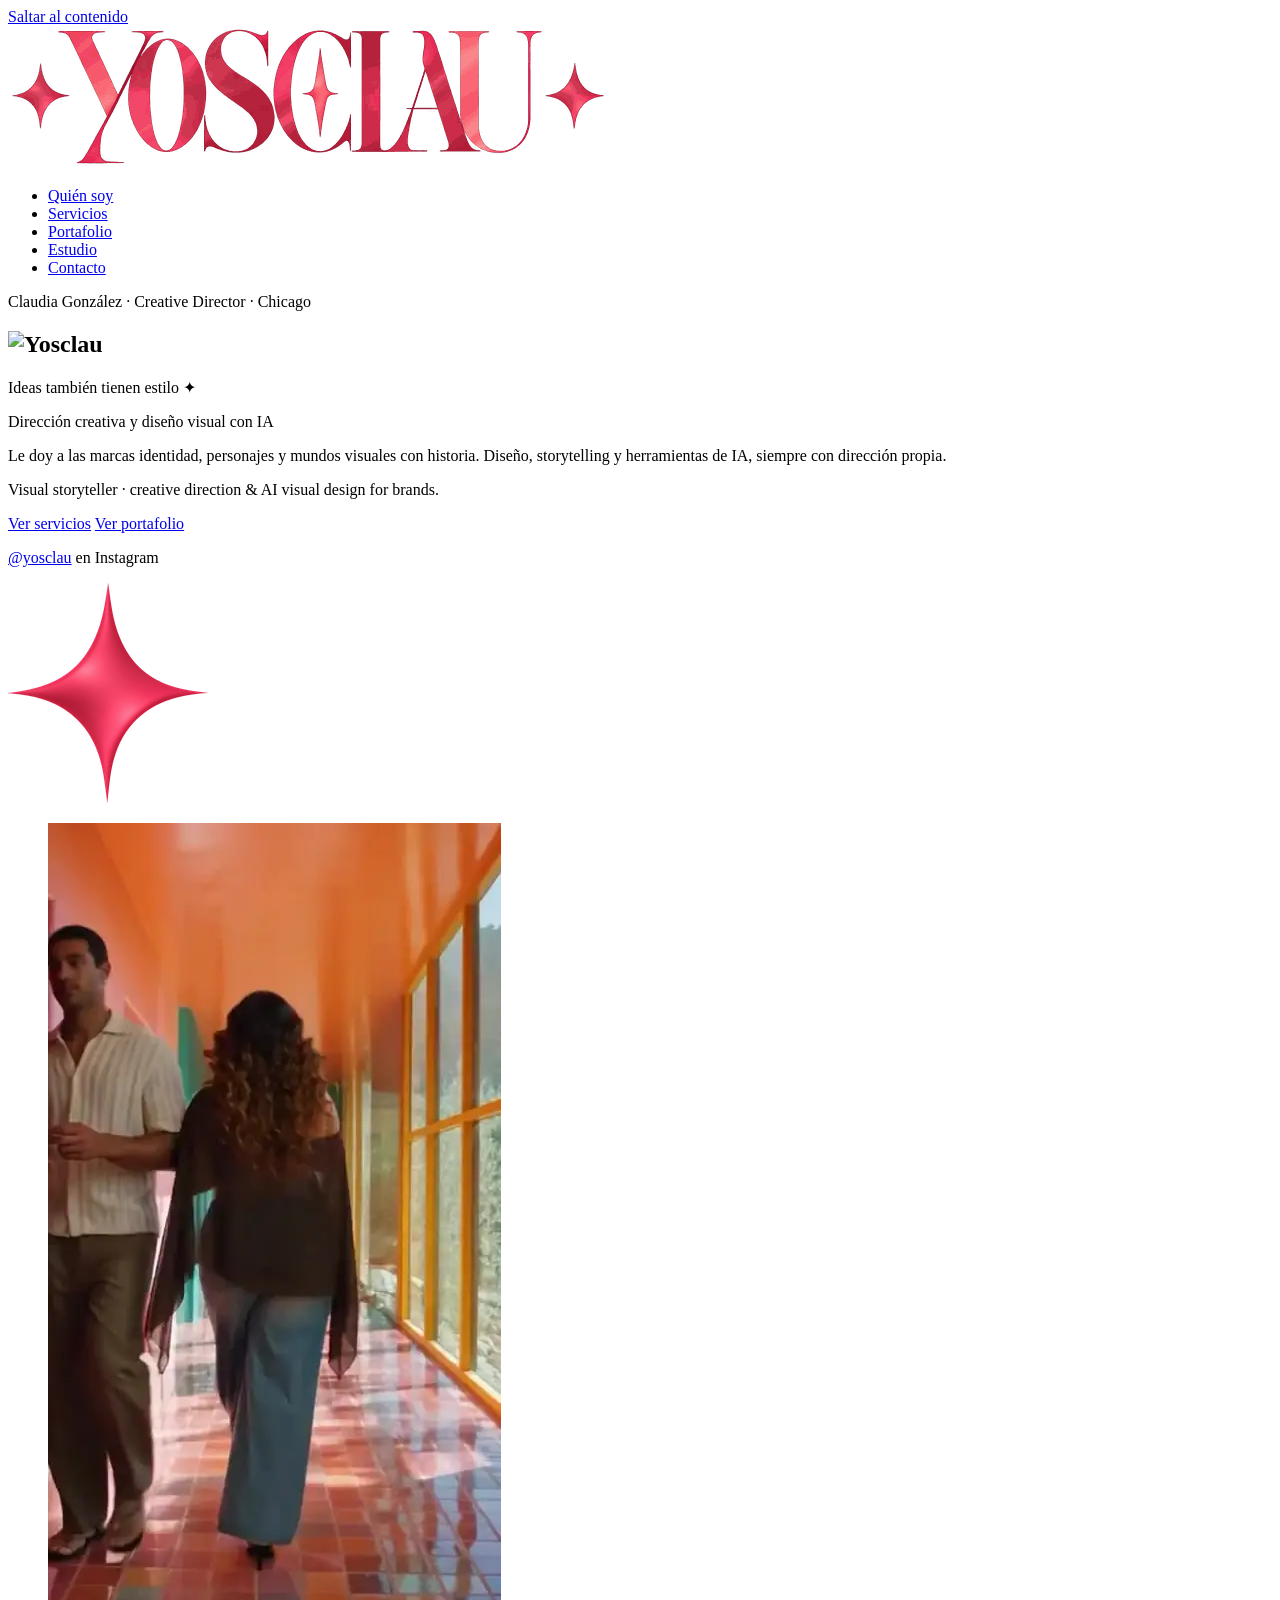
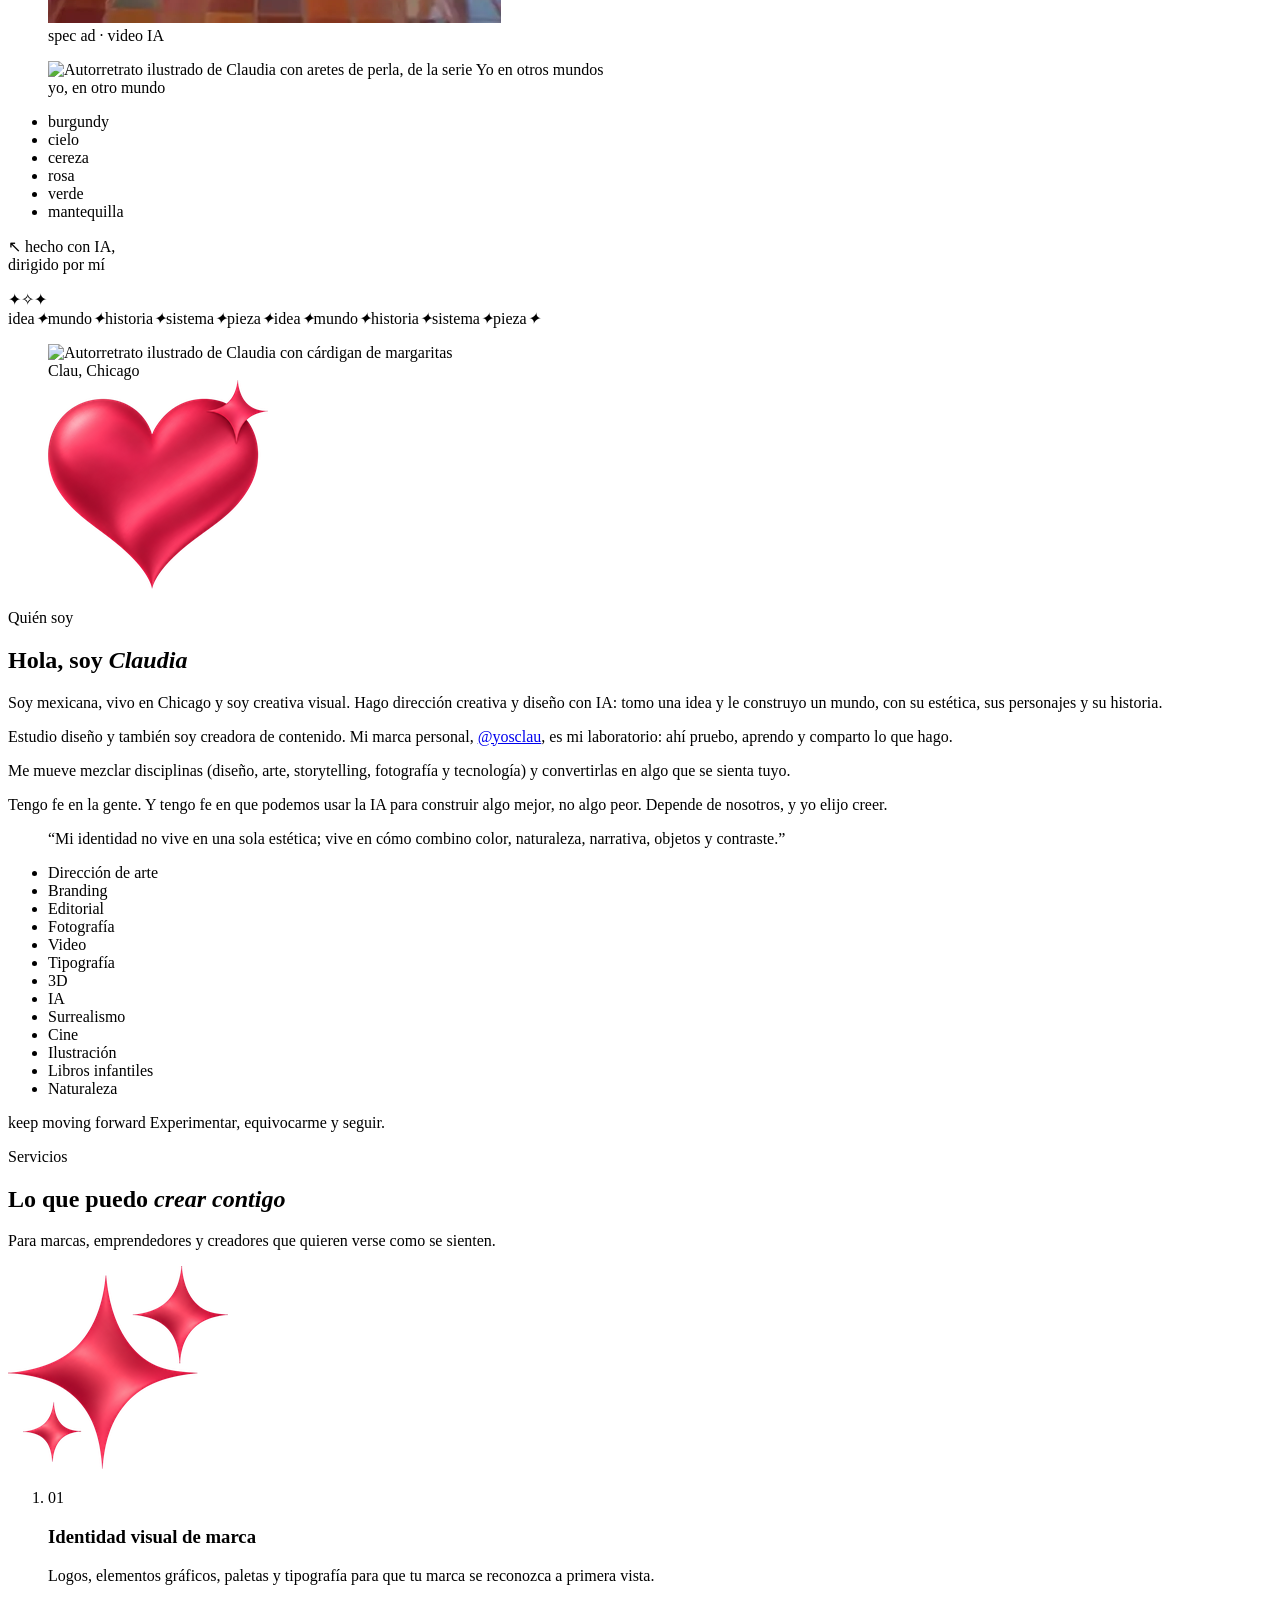
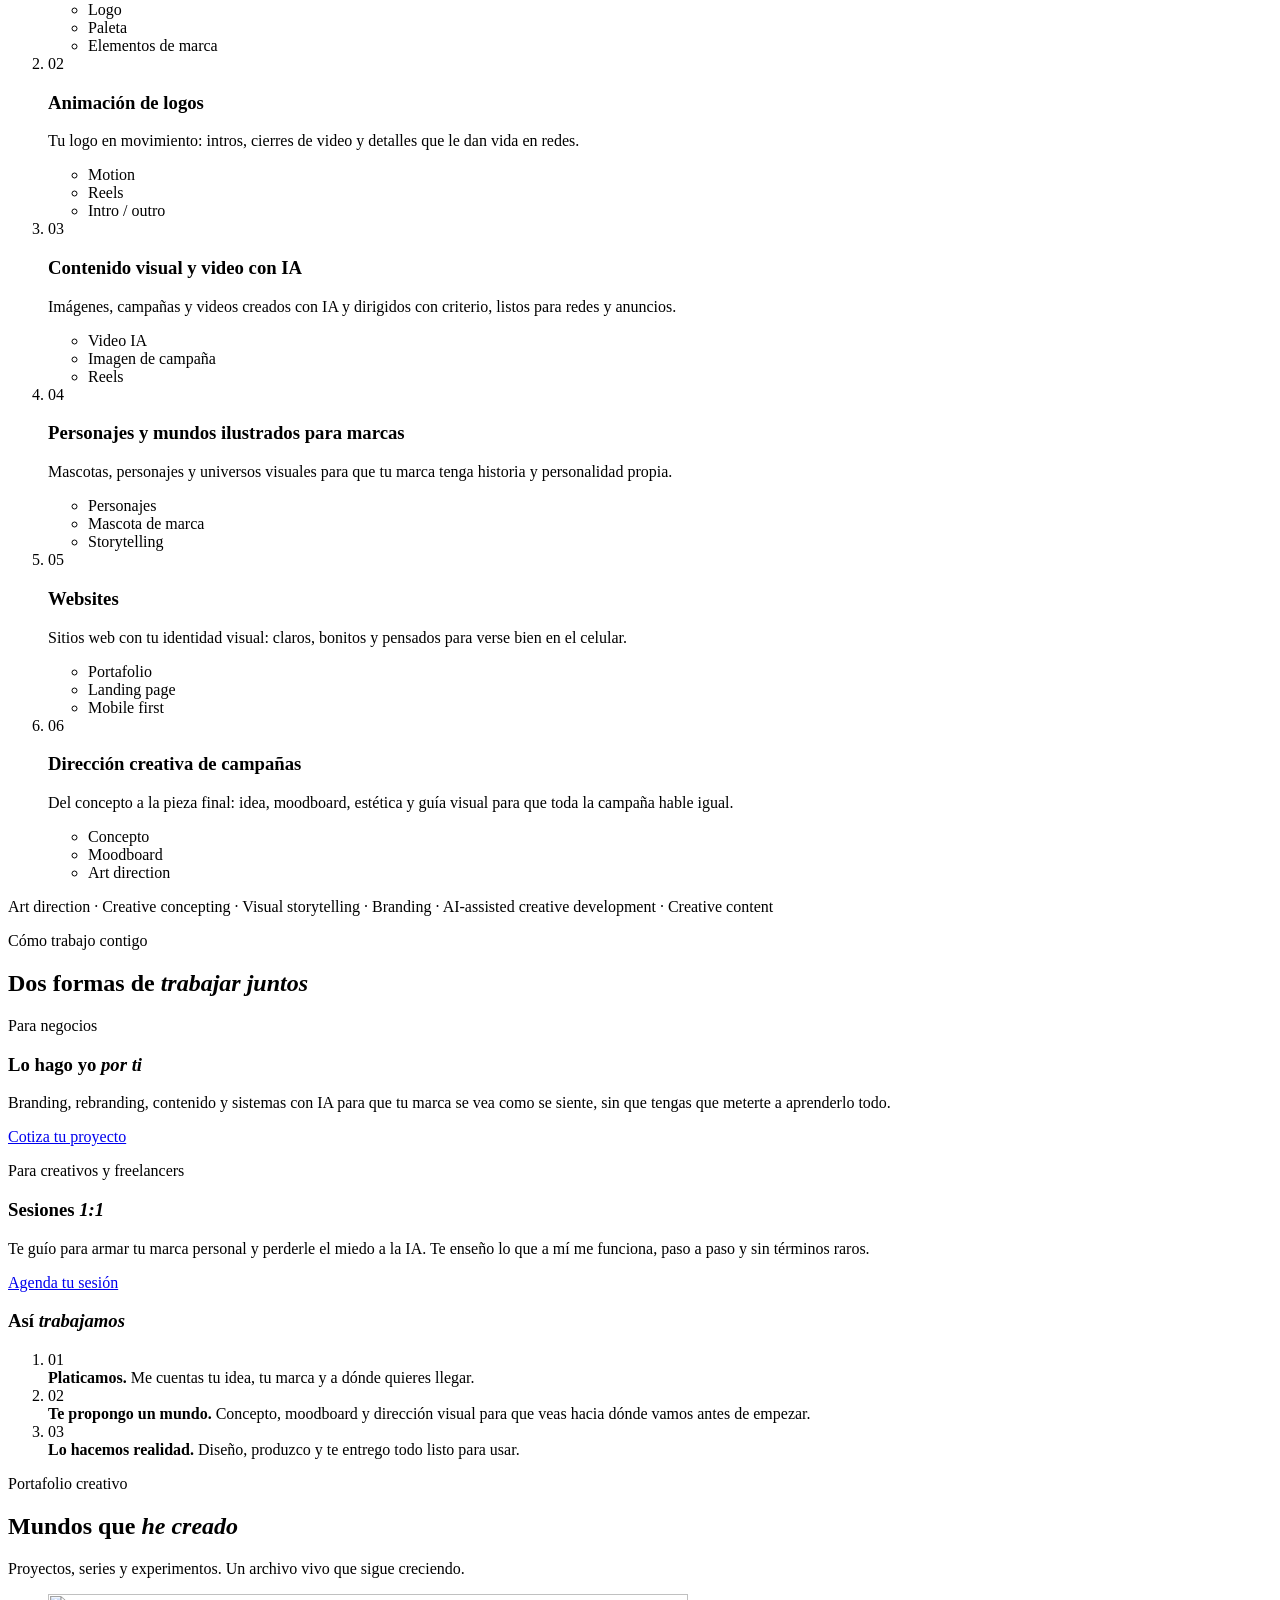
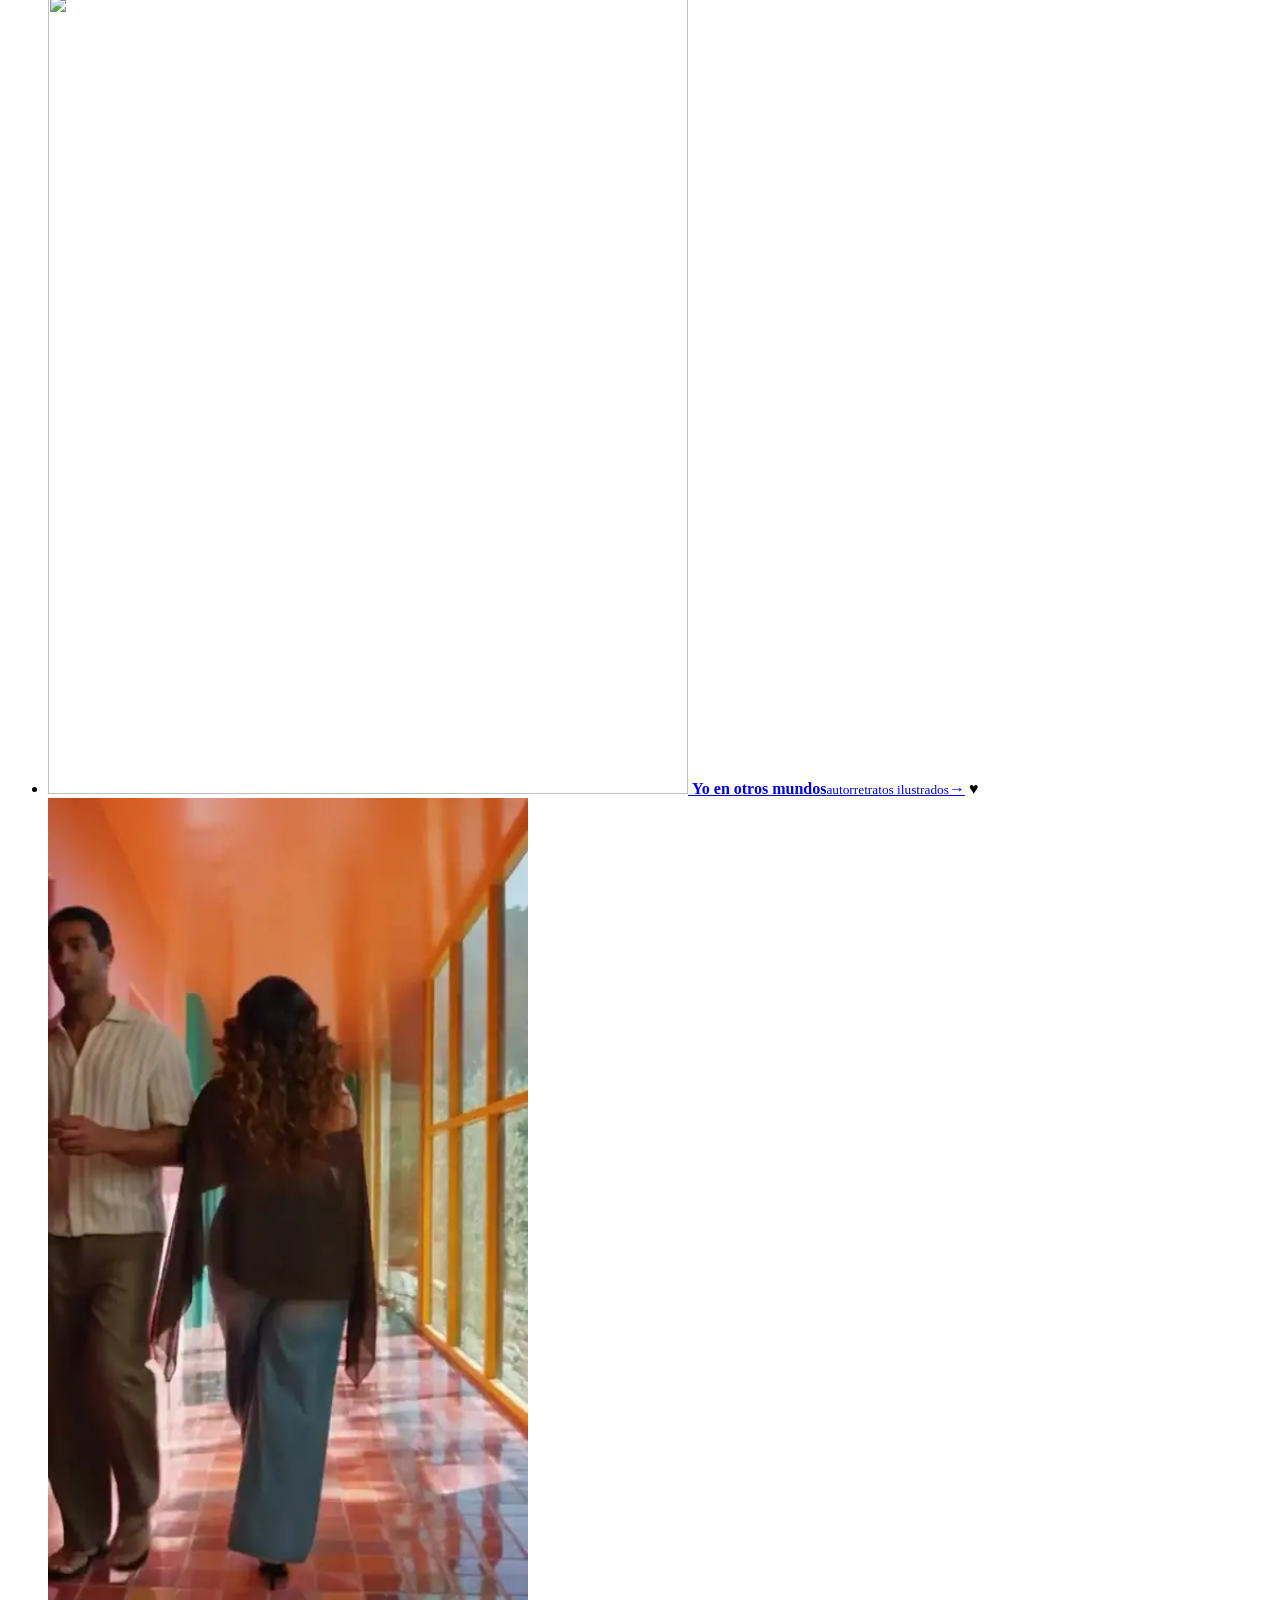
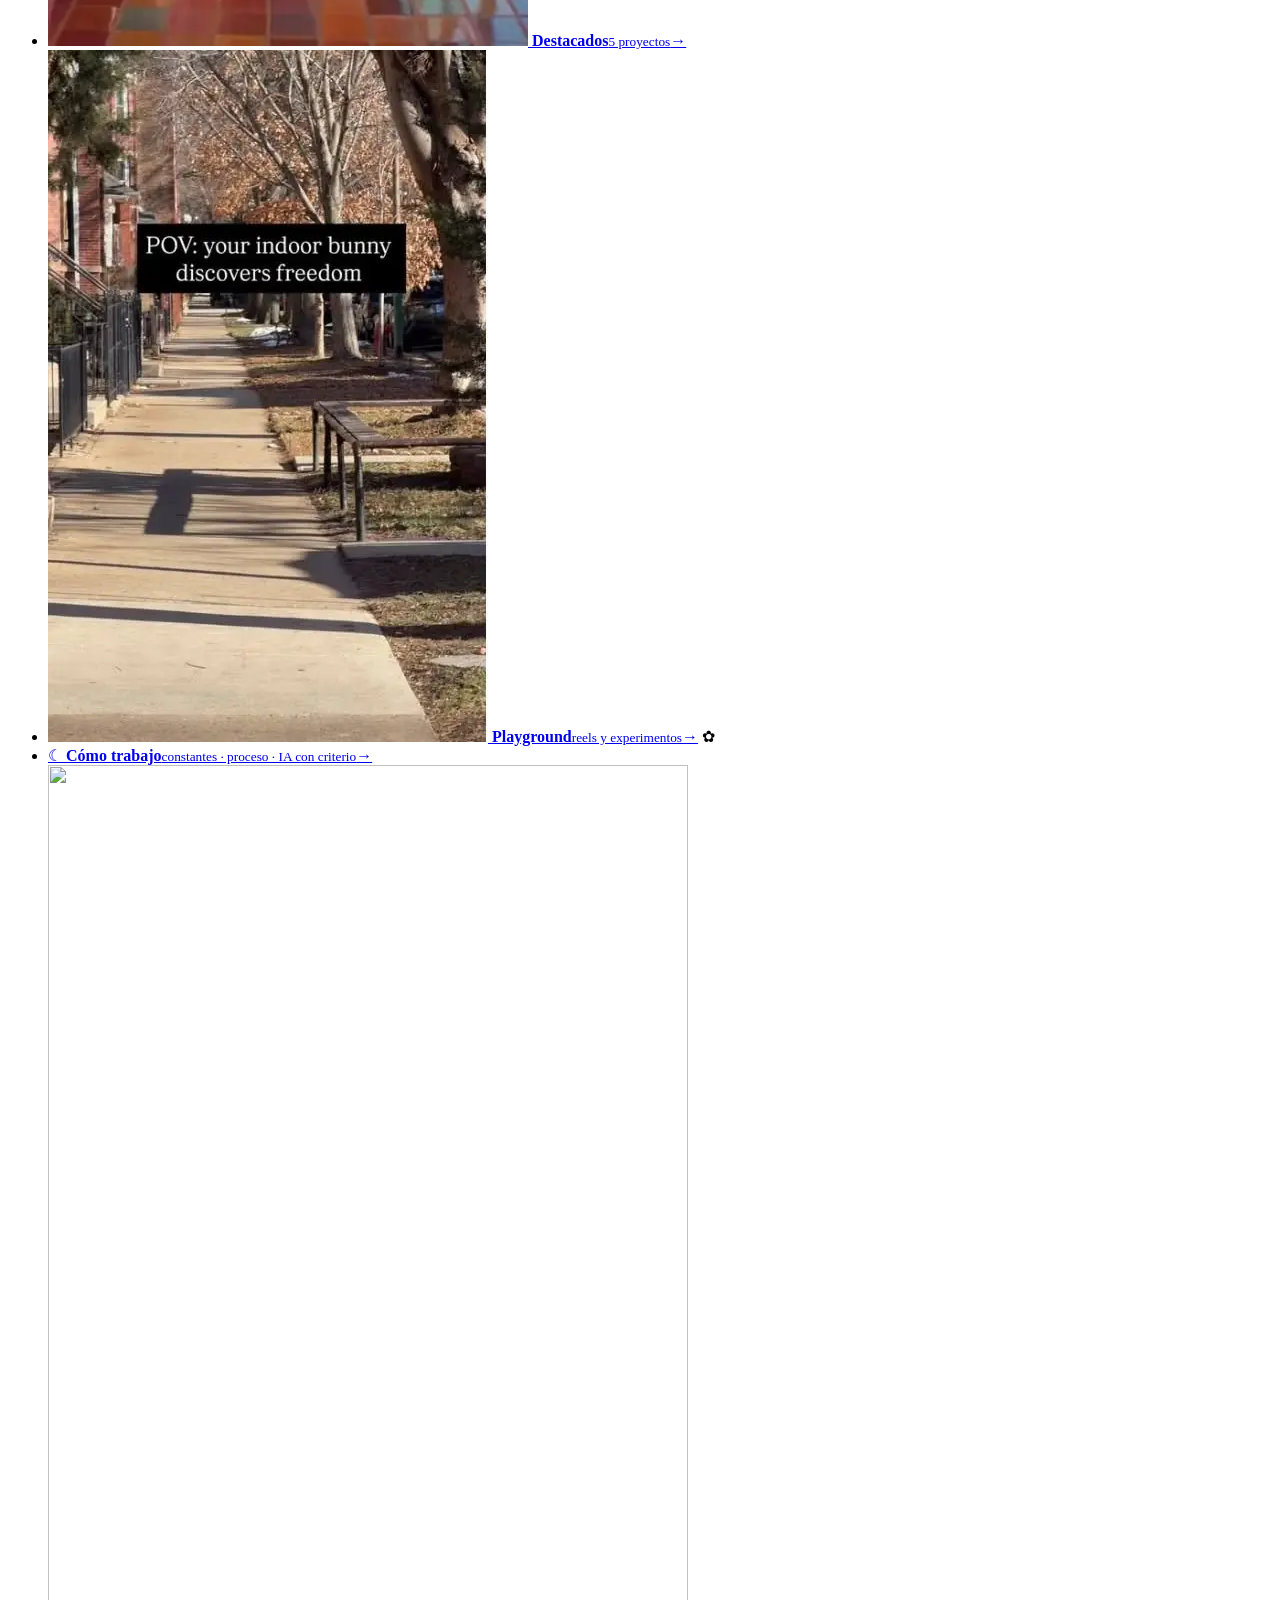
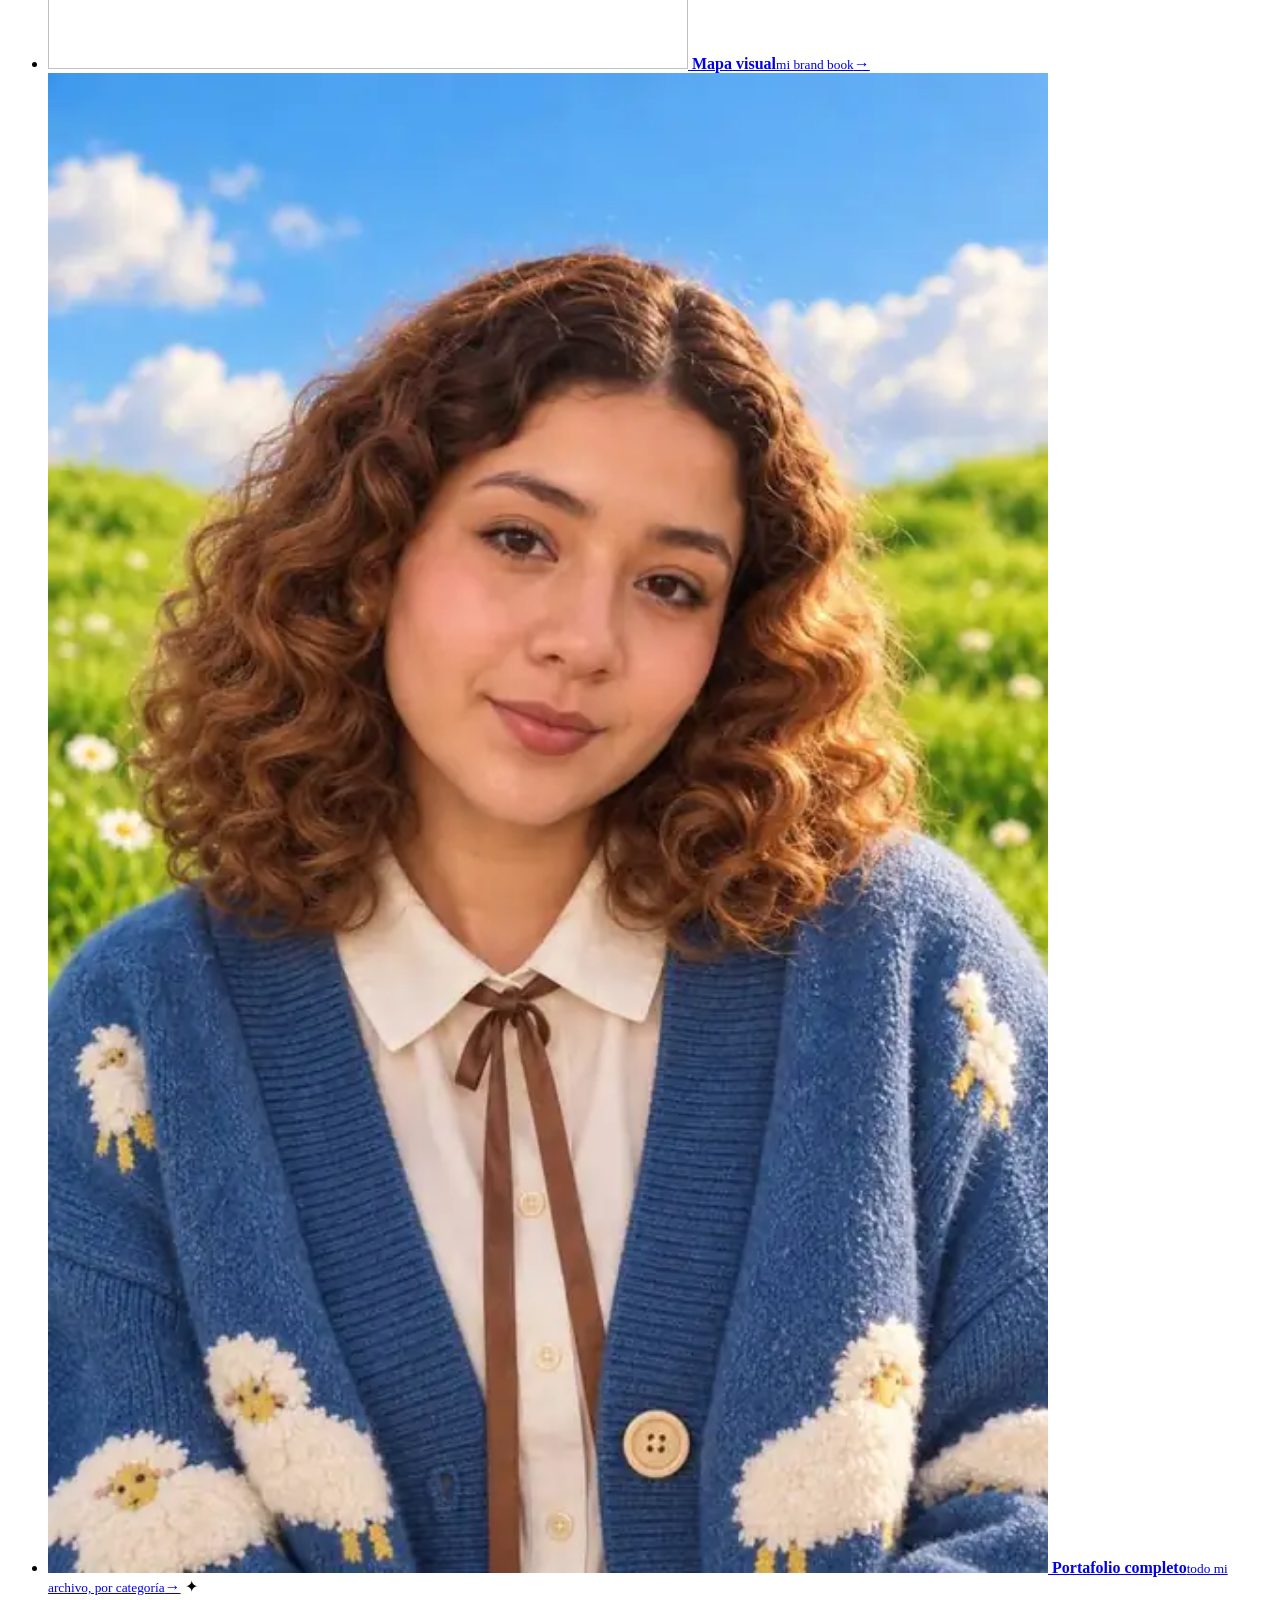
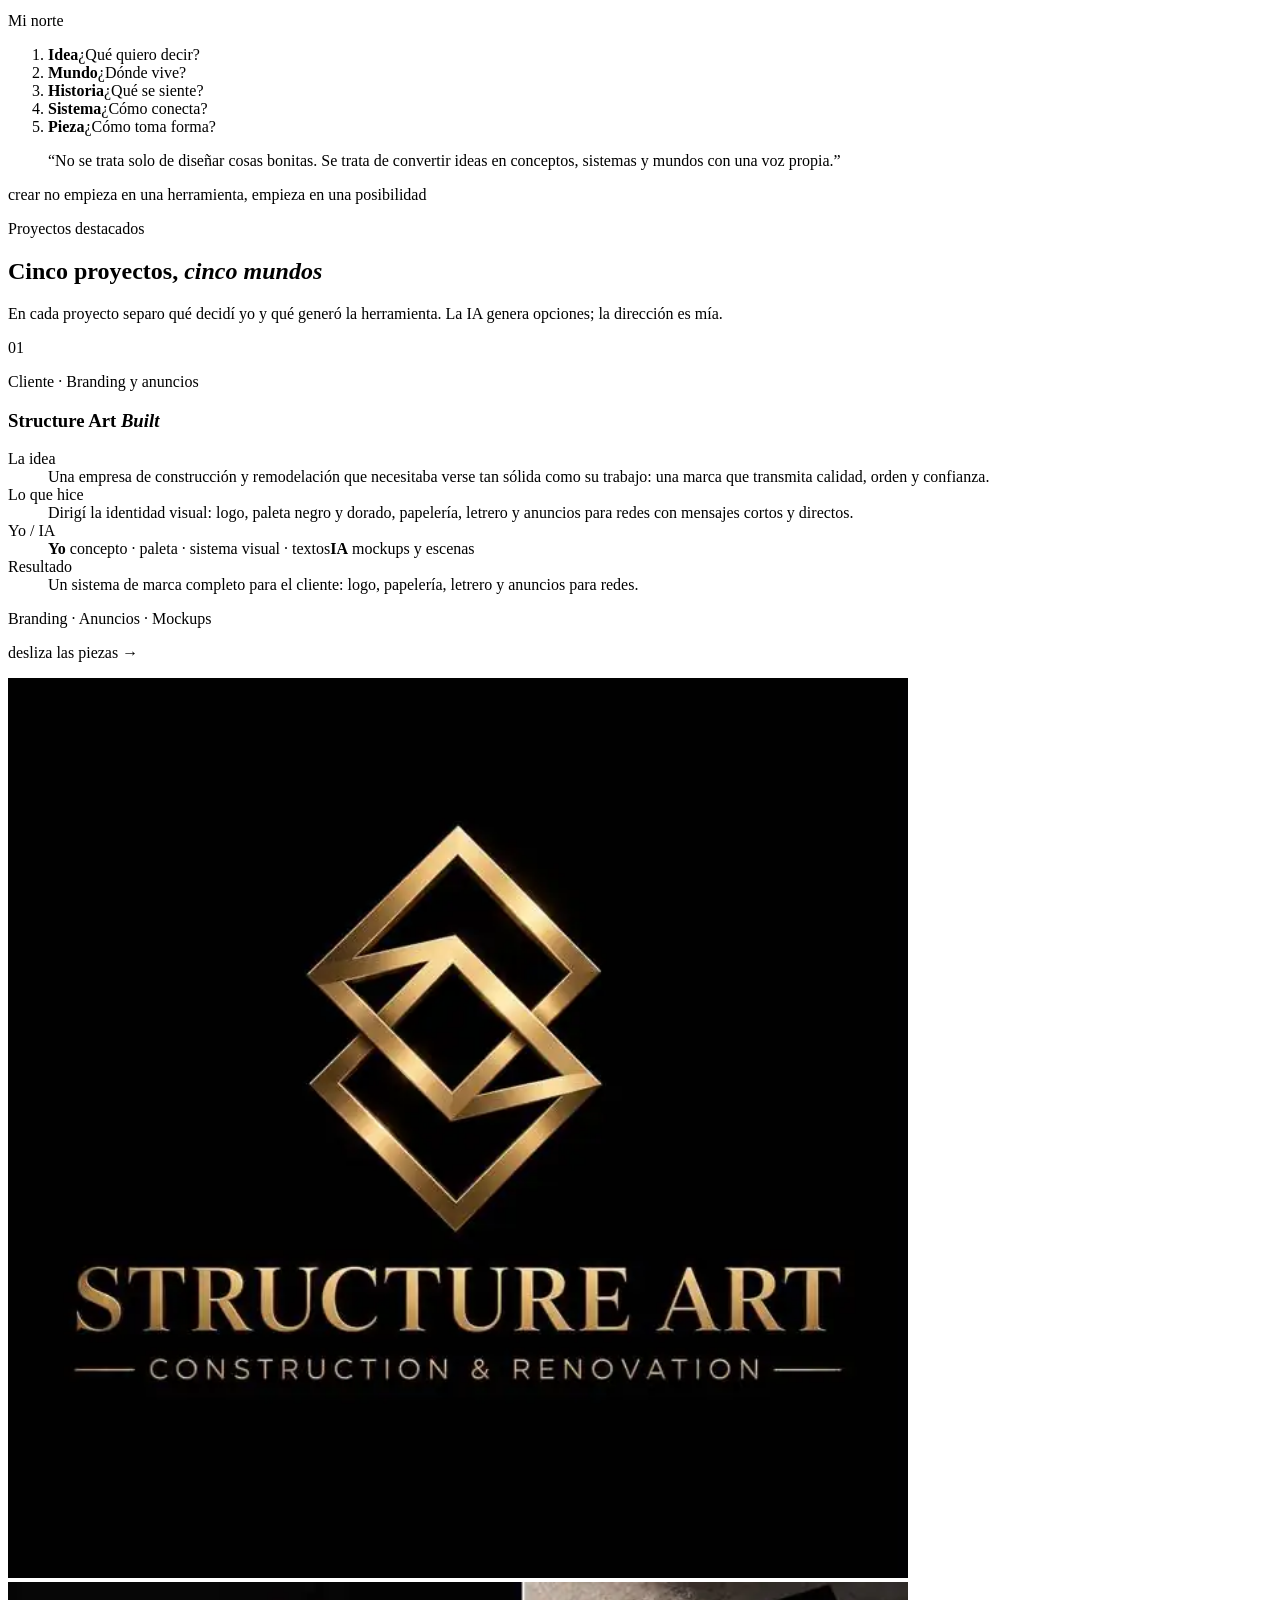
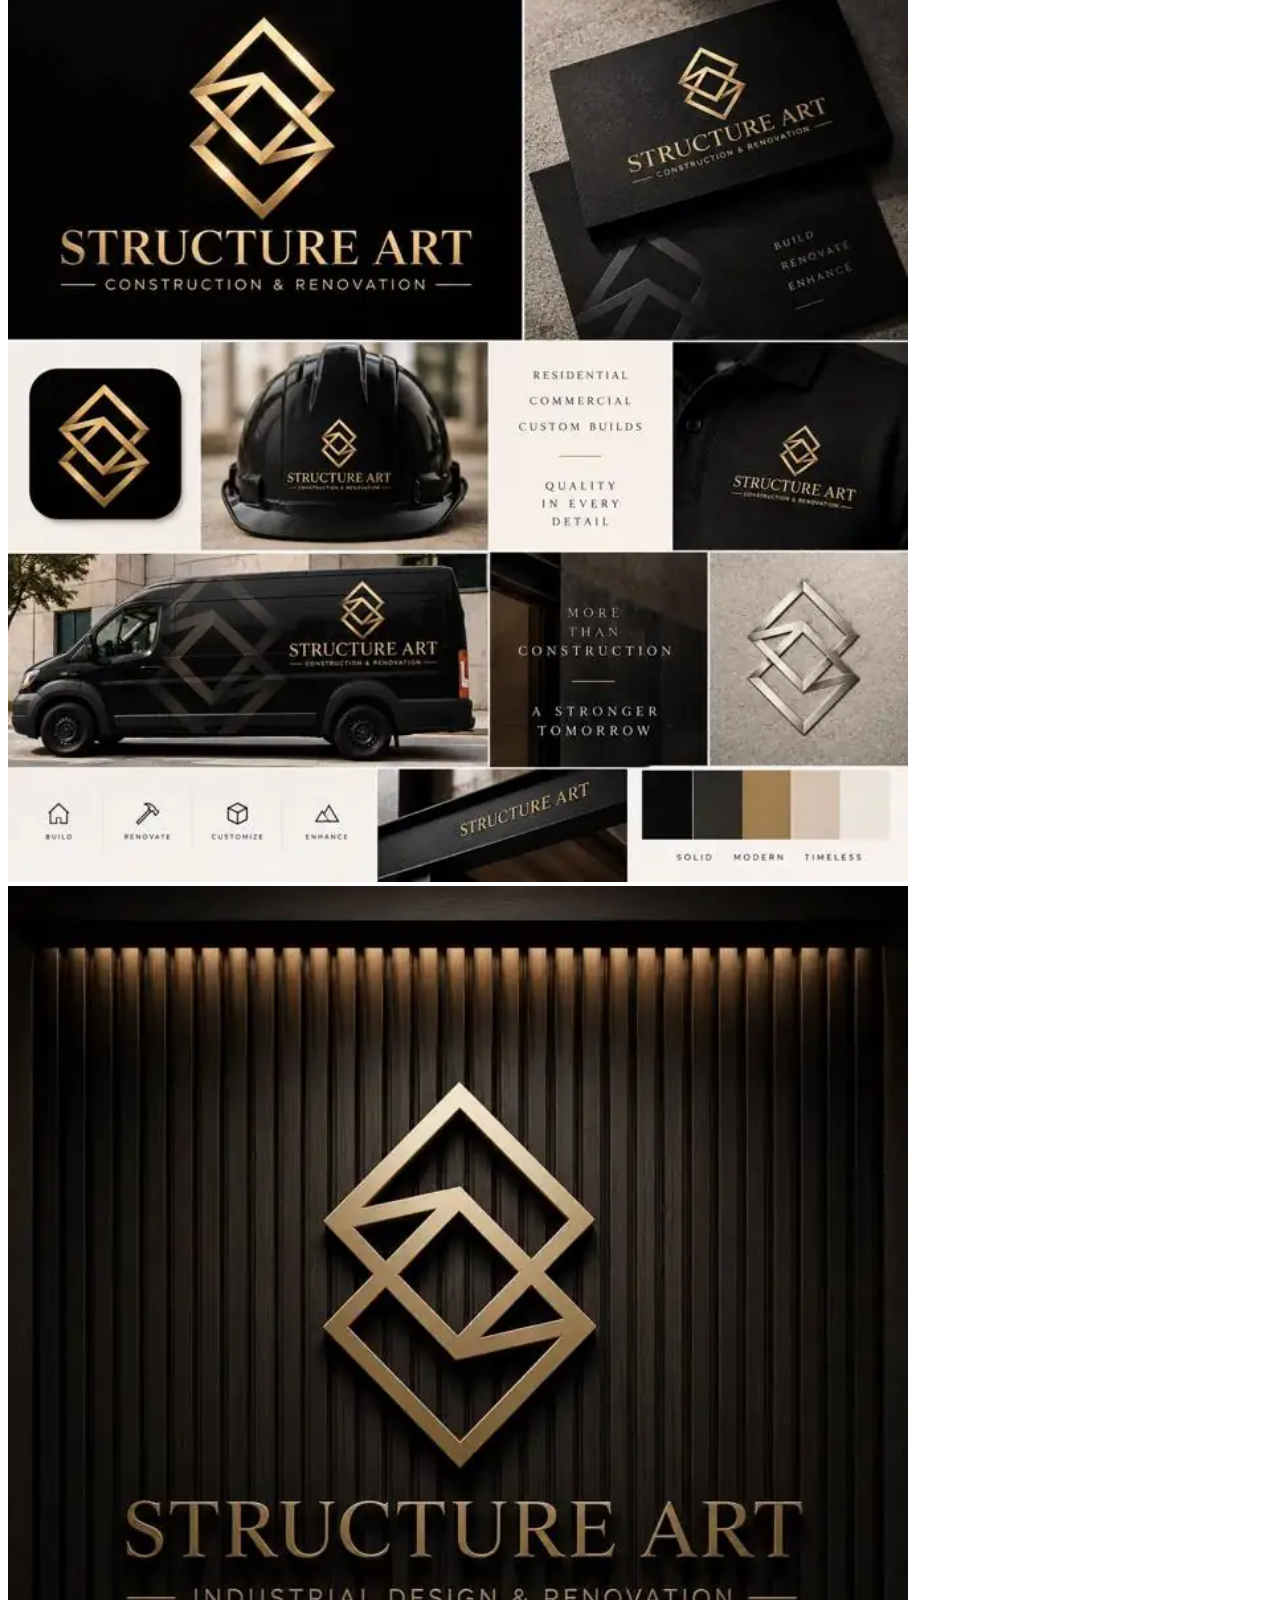
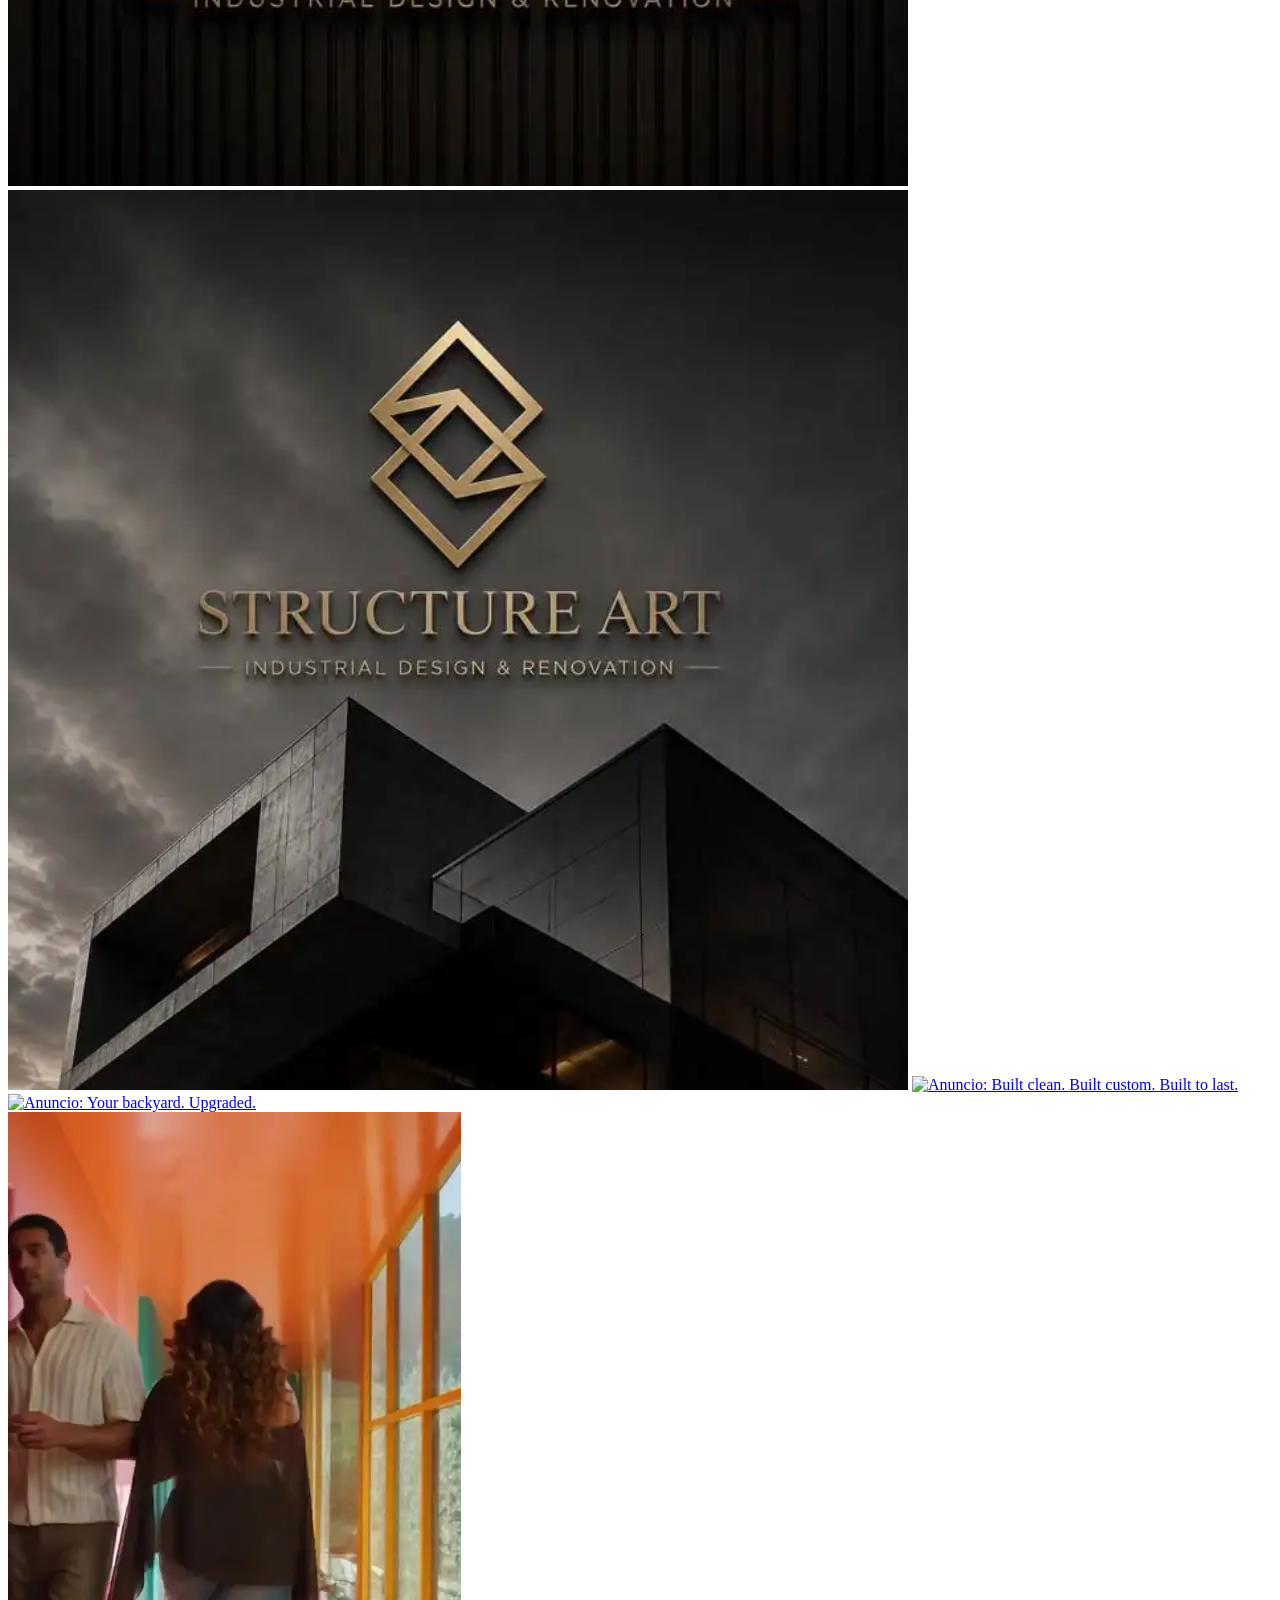
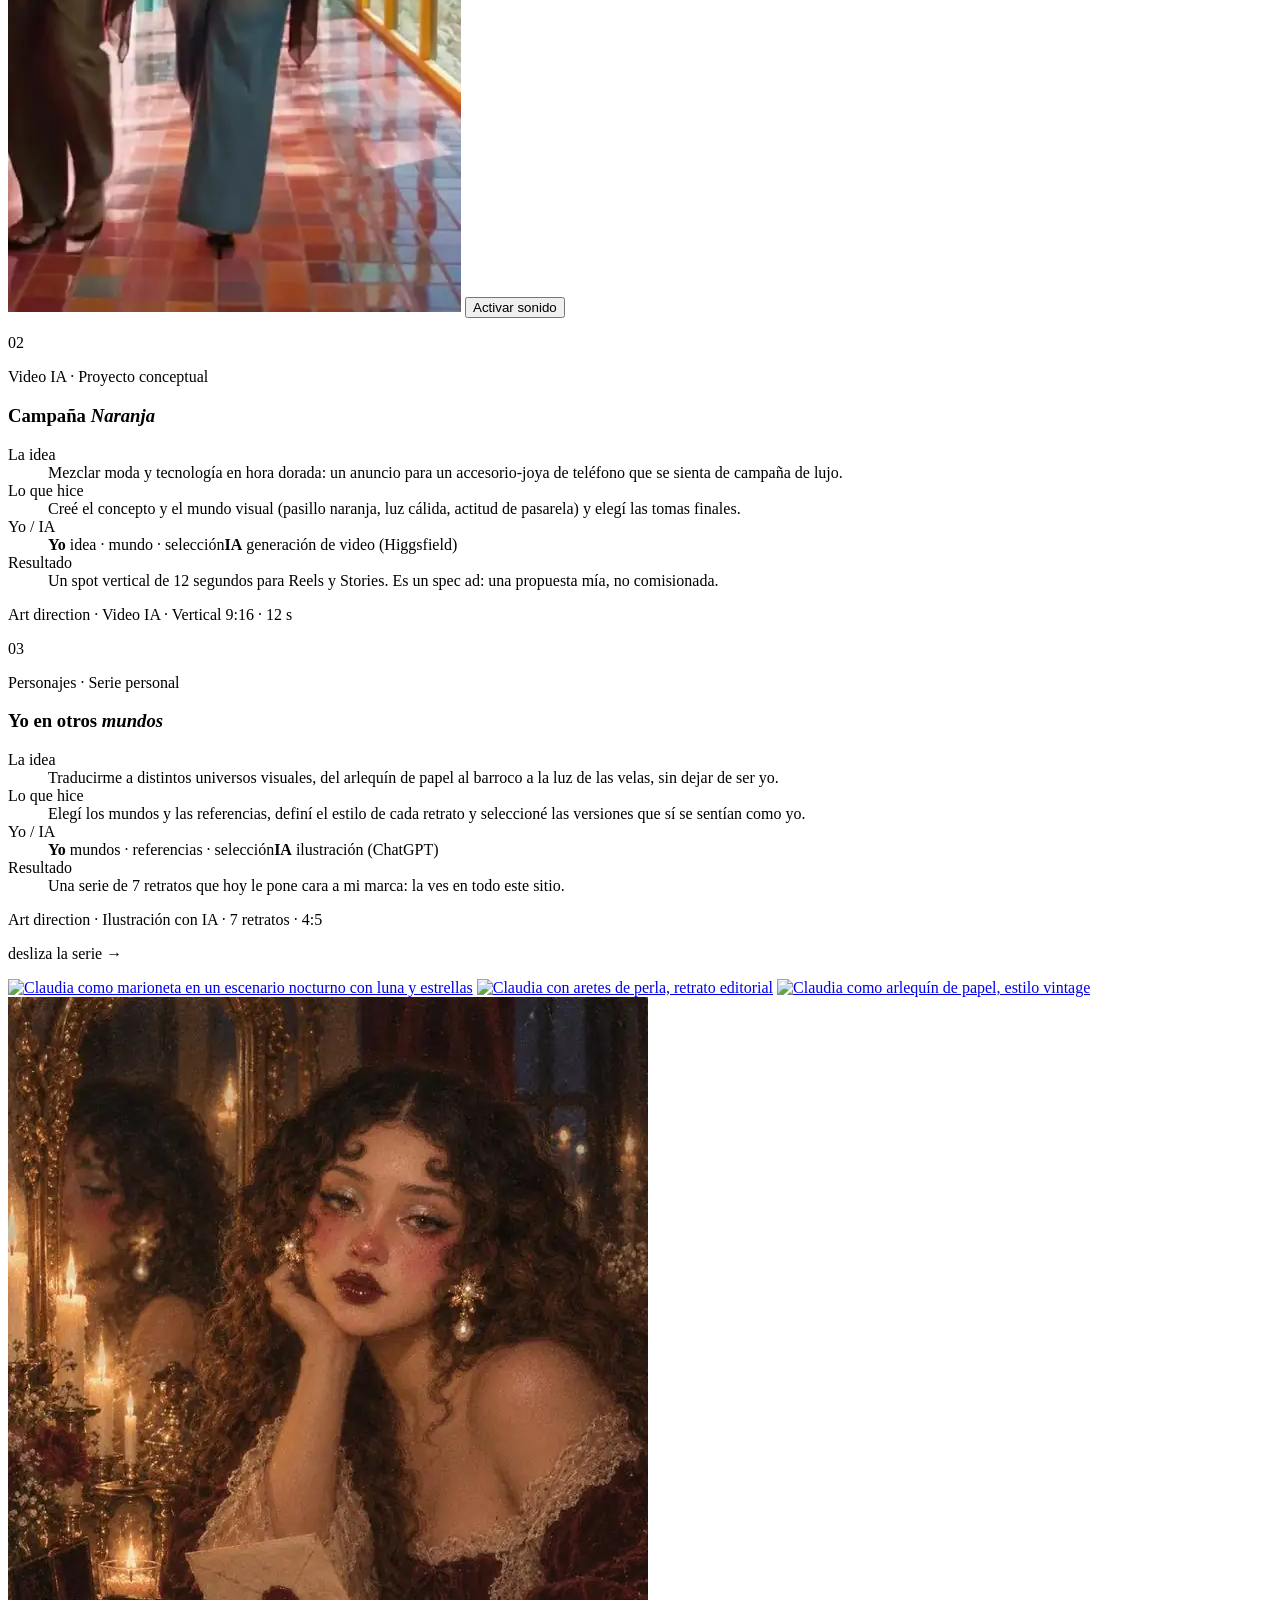
==== index.html @ 8ff2c97e "Yosclau site (1/7)" ====
<!doctype html>
<html lang="es">
<head>
<meta charset="utf-8">
<meta name="viewport" content="width=device-width, initial-scale=1, viewport-fit=cover">
<title>Yosclau · Claudia González · Dirección creativa y diseño visual con IA</title>
<meta name="description" content="Yosclau es Claudia González: dirección creativa, identidad visual, contenido y video con IA, personajes, mundos y websites para marcas. Portafolio creativo y contacto. Chicago.">
<meta name="theme-color" content="#6b1e2c">
<meta property="og:title" content="Yosclau · Claudia González · Dirección creativa y diseño visual con IA">
<meta property="og:description" content="Ideas también tienen estilo. Identidad visual, contenido con IA, personajes, mundos y websites para marcas.">
<meta property="og:type" content="website">
<meta property="og:image" content="https://yosclau.github.io/og.png?v=logo2">
<meta property="og:image:width" content="1200">
<meta property="og:image:height" content="630">
<meta property="og:url" content="https://yosclau.github.io/">
<meta name="twitter:card" content="summary_large_image">
<meta name="twitter:image" content="https://yosclau.github.io/og.png?v=logo2">
<link rel="icon" href="favicon-32.png" sizes="32x32" type="image/png">
<link rel="icon" href="favicon-64.png" sizes="64x64" type="image/png">
<link rel="apple-touch-icon" href="apple-touch-icon.png">
<link rel="preload" href="media/yosclau-logo.png" as="image">
<link rel="preload" href="fonts/bodonimoda-normal.woff2" as="font" type="font/woff2" crossorigin>
<link rel="stylesheet" href="styles.css">
</head>
<body>
<a class="skip" href="#main">Saltar al contenido</a>

<header class="topbar" id="top">
  <a class="wordmark" href="#inicio" aria-label="Yosclau, inicio"><img src="media/yosclau-logo-sm.png" alt="Yosclau" width="600" height="141"></a>
  <nav aria-label="Secciones">
    <ul>
      <li class="hide-sm"><a href="#sobre-mi">Quién soy</a></li>
      <li><a href="#servicios">Servicios</a></li>
      <li><a href="portafolio.html">Portafolio</a></li>
      <li class="hide-sm"><a href="#estudio">Estudio</a></li>
      <li><a class="pill" href="#contacto">Contacto</a></li>
    </ul>
  </nav>
</header>

<main id="main">
<!-- ============ HERO · papel + collage ============ -->
<section class="hero paper" id="inicio" aria-labelledby="hero-title">
  <div class="hero-text">
    <p class="kicker">Claudia González · Creative Director · Chicago</p>
    <h1 id="hero-title" class="display logo-display"><img src="media/yosclau-logo.png" alt="Yosclau" width="1600" height="376" decoding="async" fetchpriority="high"></h1>
    <p class="script tagline">Ideas también tienen estilo <span aria-hidden="true">✦</span></p>
    <p class="positioning">Dirección creativa y diseño visual con IA</p>
    <p class="lede">Le doy a las marcas identidad, personajes y mundos visuales con historia. Diseño, storytelling y herramientas de IA, siempre con dirección propia.</p>
    <p class="en" lang="en">Visual storyteller · creative direction &amp; AI visual design for brands.</p>
    <div class="ctas">
      <a class="btn btn-solid" href="#servicios">Ver servicios</a>
      <a class="btn btn-line" href="#trabajo">Ver portafolio</a>
    </div>
    <p class="hero-ig"><a href="https://www.instagram.com/yosclau/" rel="noopener" target="_blank">@yosclau</a> en Instagram</p>
  </div>

  <div class="hero-collage" aria-label="Collage de trabajo">
    <div class="torn-blue" aria-hidden="true"></div>
    <img class="brand-accent acc-hero" src="media/brand/estrella.png" width="200" height="220" alt="" aria-hidden="true">
    <figure class="polaroid p-main">
      <span class="tape tape-a" aria-hidden="true"></span>
      <video class="vid" autoplay muted loop playsinline preload="metadata" poster="m/campana-naranja-poster.webp" aria-label="Spec ad conceptual: una mujer camina por un pasillo naranja con un accesorio joya para teléfono">
        <source src="m/campana-naranja.mp4" type="video/mp4">
      </video>
      <figcaption class="script">spec ad · video IA</figcaption>
    </figure>
    <figure class="polaroid p-side">
      <span class="tape tape-b" aria-hidden="true"></span>
      <img src="m/yo-perla.webp" width="640" height="800" alt="Autorretrato ilustrado de Claudia con aretes de perla, de la serie Yo en otros mundos">
      <figcaption class="script">yo, en otro mundo</figcaption>
    </figure>
    <ul class="swatches" aria-label="Paleta">
      <li style="--c:#6b1e2c">burgundy</li>
      <li style="--c:#bcd8ea">cielo</li>
      <li style="--c:#b3263a">cereza</li>
      <li style="--c:#edb9c0">rosa</li>
      <li style="--c:#7e9a6b">verde</li>
      <li style="--c:#f1d98a">mantequilla</li>
    </ul>
    <p class="note script" aria-hidden="true">↖ hecho con IA,<br>dirigido por mí</p>
    <span class="spark s1" aria-hidden="true">✦</span><span class="spark s2" aria-hidden="true">✧</span><span class="spark s3" aria-hidden="true">✦</span>
  </div>
</section>

<div class="marquee" aria-hidden="true">
  <div class="marquee-track">
    <span>idea</span><i>✦</i><span>mundo</span><i>✦</i><span>historia</span><i>✦</i><span>sistema</span><i>✦</i><span>pieza</span><i>✦</i><span>idea</span><i>✦</i><span>mundo</span><i>✦</i><span>historia</span><i>✦</i><span>sistema</span><i>✦</i><span>pieza</span><i>✦</i>
  </div>
</div>

<!-- ============ QUIÉN SOY ============ -->
<section class="about paper" id="sobre-mi" aria-labelledby="about-title">
  <figure class="polaroid portrait-slot">
    <span class="tape tape-a" aria-hidden="true"></span>
    <img src="m/yo-margaritas.webp" width="640" height="800" loading="lazy" alt="Autorretrato ilustrado de Claudia con cárdigan de margaritas">
    <figcaption class="script">Clau, Chicago</figcaption>
    <img class="brand-accent acc-about" src="media/brand/corazon.png" width="220" height="209" alt="" aria-hidden="true">
  </figure>
  <div class="about-text">
    <p class="eyebrow">Quién soy</p>
    <h2 id="about-title" class="h2">Hola, soy <em>Claudia</em></h2>
    <p>Soy mexicana, vivo en Chicago y soy creativa visual. Hago dirección creativa y diseño con IA: tomo una idea y le construyo un mundo, con su estética, sus personajes y su historia.</p>
    <p>Estudio diseño y también soy creadora de contenido. Mi marca personal, <a href="https://www.instagram.com/yosclau/" target="_blank" rel="noopener">@yosclau</a>, es mi laboratorio: ahí pruebo, aprendo y comparto lo que hago.</p>
    <p>Me mueve mezclar disciplinas (diseño, arte, storytelling, fotografía y tecnología) y convertirlas en algo que se sienta tuyo.</p>
    <p class="fe-text">Tengo fe en la gente. Y tengo fe en que podemos usar la IA para construir algo mejor, no algo peor. Depende de nosotros, y yo elijo creer.</p>
    <blockquote class="pull">“Mi identidad no vive en una sola estética; vive en cómo combino color, naturaleza, narrativa, objetos y contraste.”</blockquote>
    <ul class="chips" aria-label="Intereses">
      <li>Dirección de arte</li><li>Branding</li><li>Editorial</li><li>Fotografía</li><li>Video</li><li>Tipografía</li><li>3D</li><li>IA</li><li>Surrealismo</li><li>Cine</li><li>Ilustración</li><li>Libros infantiles</li><li>Naturaleza</li>
    </ul>
    <p class="robinsons"><span class="script">keep moving forward</span> Experimentar, equivocarme y seguir.</p>
  </div>
</section>
<!-- ============ SERVICIOS ============ -->
<section class="services" id="servicios" aria-labelledby="srv-title">
  <header class="section-head">
    <p class="eyebrow">Servicios</p>
    <h2 id="srv-title" class="h2">Lo que puedo <em>crear contigo</em></h2>
    <p class="section-sub">Para marcas, emprendedores y creadores que quieren verse como se sienten.</p>
    <img class="brand-accent acc-srv" src="media/brand/destellos.png" width="220" height="203" alt="" aria-hidden="true">
  </header>
  <ol class="srv-grid">
    <li class="srv"><span class="srv-num" aria-hidden="true">01</span><h3>Identidad visual de marca</h3><p>Logos, elementos gráficos, paletas y tipografía para que tu marca se reconozca a primera vista.</p><ul class="srv-tags" aria-label="Incluye"><li>Logo</li><li>Paleta</li><li>Elementos de marca</li></ul></li>
    <li class="srv"><span class="srv-num" aria-hidden="true">02</span><h3>Animación de logos</h3><p>Tu logo en movimiento: intros, cierres de video y detalles que le dan vida en redes.</p><ul class="srv-tags" aria-label="Incluye"><li>Motion</li><li>Reels</li><li>Intro / outro</li></ul></li>
    <li class="srv"><span class="srv-num" aria-hidden="true">03</span><h3>Contenido visual y video con IA</h3><p>Imágenes, campañas y videos creados con IA y dirigidos con criterio, listos para redes y anuncios.</p><ul class="srv-tags" aria-label="Incluye"><li>Video IA</li><li>Imagen de campaña</li><li>Reels</li></ul></li>
    <li class="srv"><span class="srv-num" aria-hidden="true">04</span><h3>Personajes y mundos ilustrados para marcas</h3><p>Mascotas, personajes y universos visuales para que tu marca tenga historia y personalidad propia.</p><ul class="srv-tags" aria-label="Incluye"><li>Personajes</li><li>Mascota de marca</li><li>Storytelling</li></ul></li>
    <li class="srv"><span class="srv-num" aria-hidden="true">05</span><h3>Websites</h3><p>Sitios web con tu identidad visual: claros, bonitos y pensados para verse bien en el celular.</p><ul class="srv-tags" aria-label="Incluye"><li>Portafolio</li><li>Landing page</li><li>Mobile first</li></ul></li>
    <li class="srv"><span class="srv-num" aria-hidden="true">06</span><h3>Dirección creativa de campañas</h3><p>Del concepto a la pieza final: idea, moodboard, estética y guía visual para que toda la campaña hable igual.</p><ul class="srv-tags" aria-label="Incluye"><li>Concepto</li><li>Moodboard</li><li>Art direction</li></ul></li>
  </ol>
  <p class="capab">Art direction · Creative concepting · Visual storytelling · Branding · AI-assisted creative development · Creative content</p>
</section>

<!-- ============ DOS FORMAS DE TRABAJAR JUNTOS ============ -->
<section class="formas paper" id="formas" aria-labelledby="formas-title">
  <header class="section-head">
    <p class="eyebrow">Cómo trabajo contigo</p>
    <h2 id="formas-title" class="h2">Dos formas de <em>trabajar juntos</em></h2>
  </header>
  <div class="offer-grid">
    <article class="offer offer-vino">
      <p class="offer-for">Para negocios</p>
      <h3>Lo hago yo <em>por ti</em></h3>
      <p>Branding, rebranding, contenido y sistemas con IA para que tu marca se vea como se siente, sin que tengas que meterte a aprenderlo todo.</p>
      <a class="btn btn-cream" href="#contacto">Cotiza tu proyecto</a>
    </article>
    <article class="offer offer-crema">
      <p class="offer-for">Para creativos y freelancers</p>
      <h3>Sesiones <em>1:1</em></h3>
      <p>Te guío para armar tu marca personal y perderle el miedo a la IA. Te enseño lo que a mí me funciona, paso a paso y sin términos raros.</p>
      <a class="btn btn-solid" href="https://calendly.com/yosclauuu/30min" target="_blank" rel="noopener">Agenda tu sesión</a>
    </article>
  </div>
  <div class="asi">
    <h3 class="asi-title">Así <em>trabajamos</em></h3>
    <ol class="asi-steps">
      <li><span class="asi-n">01</span><div><b>Platicamos.</b> Me cuentas tu idea, tu marca y a dónde quieres llegar.</div></li>
      <li><span class="asi-n">02</span><div><b>Te propongo un mundo.</b> Concepto, moodboard y dirección visual para que veas hacia dónde vamos antes de empezar.</div></li>
      <li><span class="asi-n">03</span><div><b>Lo hacemos realidad.</b> Diseño, produzco y te entrego todo listo para usar.</div></li>
    </ol>
  </div>
</section>

<!-- ============ PORTAFOLIO CREATIVO · tiles visuales ============ -->
<nav class="hub paper" id="portafolio" aria-labelledby="pf-title">
  <header class="pf-head">
    <p class="eyebrow">Portafolio creativo</p>
    <h2 id="pf-title" class="h2">Mundos que <em>he creado</em></h2>
    <p class="section-sub">Proyectos, series y experimentos. Un archivo vivo que sigue creciendo.</p>
  </header>
  <ul class="hub-grid">
    <li class="tile tile-wide t-night">
      <a href="#p-yo"><img src="m/yo-marioneta-escena.webp" width="640" height="800" alt="" loading="lazy">
        <span class="tile-text"><b>Yo en otros mundos</b><small>autorretratos ilustrados</small></span><span class="arrow" aria-hidden="true">→</span></a>
      <span class="sticker st-heart" aria-hidden="true">♥</span>
    </li>
    <li class="tile t-sun">
      <a href="#trabajo"><img src="m/campana-naranja-poster.webp" width="480" height="848" alt="" loading="lazy">
        <span class="tile-text"><b>Destacados</b><small>5 proyectos</small></span><span class="arrow" aria-hidden="true">→</span></a>
    </li>
    <li class="tile t-circus">
      <a href="portafolio.html#playground"><img src="m/reel-pov-conejo.webp" width="440" height="692" alt="" loading="lazy">
        <span class="tile-text"><b>Playground</b><small>reels y experimentos</small></span><span class="arrow" aria-hidden="true">→</span></a>
      <span class="sticker st-flower" aria-hidden="true">✿</span>
    </li>
    <li class="tile tile-wide t-ice">
      <a href="#proceso"><span class="tile-moon" aria-hidden="true">☾</span>
        <span class="tile-text"><b>Cómo trabajo</b><small>constantes · proceso · IA con criterio</small></span><span class="arrow" aria-hidden="true">→</span></a>
    </li>
    <li class="tile t-garden">
      <a href="portafolio.html#mapa-visual"><img src="m/mapa-01-portada.webp" width="640" height="904" alt="" loading="lazy">
        <span class="tile-text"><b>Mapa visual</b><small>mi brand book</small></span><span class="arrow" aria-hidden="true">→</span></a>
    </li>
    <li class="tile t-rosa">
      <a href="portafolio.html"><img src="m/cielo-02.webp" width="1000" height="1500" alt="" loading="lazy">
        <span class="tile-text"><b>Portafolio completo</b><small>todo mi archivo, por categoría</small></span><span class="arrow" aria-hidden="true">→</span></a>
      <span class="sticker st-star" aria-hidden="true">✦</span>
    </li>
  </ul>
</nav>

<!-- ============ STATEMENT ============ -->
<section class="statement paper" aria-label="Filosofía creativa">
  <p class="eyebrow">Mi norte</p>
  <ol class="norte">
    <li><b>Idea</b><span>¿Qué quiero decir?</span></li>
    <li><b>Mundo</b><span>¿Dónde vive?</span></li>
    <li><b>Historia</b><span>¿Qué se siente?</span></li>
    <li><b>Sistema</b><span>¿Cómo conecta?</span></li>
    <li><b>Pieza</b><span>¿Cómo toma forma?</span></li>
  </ol>
  <blockquote class="big-quote">
    <p>“No se trata solo de diseñar cosas bonitas. Se trata de convertir ideas en conceptos, sistemas y mundos con una voz propia.”</p>
  </blockquote>
  <p class="script under">crear no empieza en una herramienta, empieza en una posibilidad</p>
</section>

<!-- ============ PROYECTOS DESTACADOS ============ -->
<section class="work" id="trabajo" aria-labelledby="work-title">
  <header class="section-head">
    <p class="eyebrow">Proyectos destacados</p>
    <h2 id="work-title" class="h2">Cinco proyectos, <em>cinco mundos</em></h2>
    <p class="section-sub">En cada proyecto separo qué decidí yo y qué generó la herramienta. La IA genera opciones; la dirección es mía.</p>
  </header>
  <article class="case wide mood-structure" id="p-structure" data-cat="clientes" aria-labelledby="h-p-structure">
    <div class="case-body">
      <p class="case-num">01</p>
      <p class="case-tag">Cliente · Branding y anuncios</p>
      <h3 id="h-p-structure" class="h3">Structure Art <em>Built</em></h3>
      <dl class="story">
        <div><dt>La idea</dt><dd>Una empresa de construcción y remodelación que necesitaba verse tan sólida como su trabajo: una marca que transmita calidad, orden y confianza.</dd></div>
        <div><dt>Lo que hice</dt><dd>Dirigí la identidad visual: logo, paleta negro y dorado, papelería, letrero y anuncios para redes con mensajes cortos y directos.</dd></div>
        <div><dt>Yo / IA</dt><dd class="yoia"><span><b>Yo</b> concepto · paleta · sistema visual · textos</span><span><b>IA</b> mockups y escenas</span></dd></div>
        <div><dt>Resultado</dt><dd>Un sistema de marca completo para el cliente: logo, papelería, letrero y anuncios para redes.</dd></div>
      </dl>
      <p class="case-meta">Branding · Anuncios · Mockups</p>
      <p class="hint script">desliza las piezas →</p>
    </div>
      <div class="book flexh" role="region" aria-label="Piezas de Structure Art Built" tabindex="0">
      <a href="m/structure-01.webp" target="_blank" rel="noopener"><img loading="lazy" src="m/structure-01.webp" width="900" height="900" alt="Logotipo dorado de Structure Art sobre negro"></a>
      <a href="m/structure-02.webp" target="_blank" rel="noopener"><img loading="lazy" src="m/structure-02.webp" width="900" height="900" alt="Mockup de papelería y tarjetas de Structure Art"></a>
      <a href="m/structure-03.webp" target="_blank" rel="noopener"><img loading="lazy" src="m/structure-03.webp" width="900" height="900" alt="Logo de Structure Art en dorado sobre fondo texturizado"></a>
      <a href="m/structure-04.webp" target="_blank" rel="noopener"><img loading="lazy" src="m/structure-04.webp" width="900" height="900" alt="Letrero de Structure Art en fachada"></a>
      <a href="m/structure-05.webp" target="_blank" rel="noopener"><img loading="lazy" src="m/structure-05.webp" width="900" height="1125" alt="Anuncio: Built clean. Built custom. Built to last."></a>
      <a href="m/structure-06.webp" target="_blank" rel="noopener"><img loading="lazy" src="m/structure-06.webp" width="900" height="1125" alt="Anuncio: Your backyard. Upgraded."></a>
    </div>
  </article>
  <article class="case mood-sun flip" id="p-naranja" data-cat="video" aria-labelledby="h-p-naranja">
    <div class="case-media portrait">
      <span class="tape tape-c" aria-hidden="true"></span>
      <video class="vid has-sound" muted loop playsinline preload="metadata" poster="m/campana-naranja-poster.webp" aria-label="Video: spec ad conceptual en un pasillo naranja">
        <source src="m/campana-naranja.mp4" type="video/mp4">
      </video>
      <button class="sound" type="button" aria-pressed="false">Activar sonido</button>
    </div>
    <div class="case-body">
      <p class="case-num">02</p>
      <p class="case-tag">Video IA · Proyecto conceptual</p>
      <h3 id="h-p-naranja" class="h3">Campaña <em>Naranja</em></h3>
      <dl class="story">
        <div><dt>La idea</dt><dd>Mezclar moda y tecnología en hora dorada: un anuncio para un accesorio-joya de teléfono que se sienta de campaña de lujo.</dd></div>
        <div><dt>Lo que hice</dt><dd>Creé el concepto y el mundo visual (pasillo naranja, luz cálida, actitud de pasarela) y elegí las tomas finales.</dd></div>
        <div><dt>Yo / IA</dt><dd class="yoia"><span><b>Yo</b> idea · mundo · selección</span><span><b>IA</b> generación de video (Higgsfield)</span></dd></div>
        <div><dt>Resultado</dt><dd>Un spot vertical de 12 segundos para Reels y Stories. Es un spec ad: una propuesta mía, no comisionada.</dd></div>
      </dl>
      <p class="case-meta">Art direction · Video IA · Vertical 9:16 · 12 s</p>
    </div>
  </article>
  <article class="case mood-night wide" id="p-yo" data-cat="personajes" aria-labelledby="h-p-yo">
    <div class="case-body">
      <p class="case-num">03</p>
      <p class="case-tag">Personajes · Serie personal</p>
      <h3 id="h-p-yo" class="h3">Yo en otros <em>mundos</em></h3>
      <dl class="story">
        <div><dt>La idea</dt><dd>Traducirme a distintos universos visuales, del arlequín de papel al barroco a la luz de las velas, sin dejar de ser yo.</dd></div>
        <div><dt>Lo que hice</dt><dd>Elegí los mundos y las referencias, definí el estilo de cada retrato y seleccioné las versiones que sí se sentían como yo.</dd></div>
        <div><dt>Yo / IA</dt><dd class="yoia"><span><b>Yo</b> mundos · referencias · selección</span><span><b>IA</b> ilustración (ChatGPT)</span></dd></div>
        <div><dt>Resultado</dt><dd>Una serie de 7 retratos que hoy le pone cara a mi marca: la ves en todo este sitio.</dd></div>
      </dl>
      <p class="case-meta">Art direction · Ilustración con IA · 7 retratos · 4:5</p>
      <p class="hint script">desliza la serie →</p>
    </div>
    <div class="book portraits" role="region" aria-label="Serie Yo en otros mundos" tabindex="0">
      <a href="m/yo-marioneta-escena.webp" target="_blank" rel="noopener"><img loading="lazy" src="m/yo-marioneta-escena.webp" width="640" height="800" alt="Claudia como marioneta en un escenario nocturno con luna y estrellas"></a>
      <a href="m/yo-perla.webp" target="_blank" rel="noopener"><img loading="lazy" src="m/yo-perla.webp" width="640" height="800" alt="Claudia con aretes de perla, retrato editorial"></a>
      <a href="m/yo-arlequin.webp" target="_blank" rel="noopener"><img loading="lazy" src="m/yo-arlequin.webp" width="640" height="800" alt="Claudia como arlequín de papel, estilo vintage"></a>
      <a href="m/yo-barroco.webp" target="_blank" rel="noopener"><img loading="lazy" src="m/yo-barroco.webp" width="640" height="800" alt="Claudia escribiendo una carta a la luz de las velas, estilo barroco"></a>
      <a href="m/yo-jardin.webp" target="_blank" rel="noopener"><img loading="lazy" src="m/yo-jardin.webp" width="640" height="800" alt="Claudia en un jardín al atardecer"></a>
      <a href="m/yo-margaritas.webp" target="_blank" rel="noopener"><img loading="lazy" src="m/yo-margaritas.webp" width="640" height="800" alt="Claudia con cárdigan de margaritas, estilo acogedor"></a>
      <a href="m/yo-verano.webp" target="_blank" rel="noopener"><img loading="lazy" src="m/yo-verano.webp" width="640" height="800" alt="Claudia en estilo caricatura de verano"></a>
    </div>
  </article>
  <article class="case avatares" id="p-sky" data-cat="personajes" aria-labelledby="h-p-sky">
    <div class="case-body">
      <p class="case-num">04</p>
      <p class="case-tag">Personajes · Avatares 3D</p>
      <h3 id="h-p-sky" class="h3">Sky <em>Club</em></h3>
      <dl class="story">
        <div><dt>La idea</dt><dd>Una familia de avatares 3D sobre nubes: yo en seis versiones y mis mascotas con sus gafas.</dd></div>
        <div><dt>Lo que hice</dt><dd>Diseñé los personajes y el sistema: mismo cielo, misma luz y las gafas como sello, cuidando que todas las versiones se vean de la misma familia.</dd></div>
        <div><dt>Yo / IA</dt><dd class="yoia"><span><b>Yo</b> personajes · sistema visual · consistencia</span><span><b>IA</b> render 3D</span></dd></div>
        <div><dt>Resultado</dt><dd>12 avatares cuadrados, listos para stickers, fotos de perfil y contenido.</dd></div>
      </dl>
      <p class="case-meta">Character design · Avatares 3D con IA · 12 avatares · 1:1</p>
    </div>
    <ul class="avatar-grid six" aria-label="Avatares Sky Club">
      <li><a href="m/avatar-01.webp" target="_blank" rel="noopener"><img loading="lazy" src="m/avatar-01.webp" width="900" height="900" alt="Avatar 3D de Claudia con gafas rojas y moño, sobre nubes"></a></li>
      <li><a href="m/avatar-03.webp" target="_blank" rel="noopener"><img loading="lazy" src="m/avatar-03.webp" width="900" height="900" alt="Avatar 3D de Claudia con gafas oscuras y aretes"></a></li>
      <li><a href="m/avatar-05.webp" target="_blank" rel="noopener"><img loading="lazy" src="m/avatar-05.webp" width="900" height="900" alt="Avatar 3D de Claudia con moños rojos"></a></li>
      <li><a href="m/avatar-07.webp" target="_blank" rel="noopener"><img loading="lazy" src="m/avatar-07.webp" width="900" height="900" alt="Avatar 3D de gato siamés con gafas sobre nubes"></a></li>
      <li><a href="m/avatar-08.webp" target="_blank" rel="noopener"><img loading="lazy" src="m/avatar-08.webp" width="900" height="900" alt="Avatar 3D de perrito de pelo rizado con gafas"></a></li>
      <li><a href="m/avatar-11.webp" target="_blank" rel="noopener"><img loading="lazy" src="m/avatar-11.webp" width="900" height="900" alt="Avatar 3D de border collie con gafas azules"></a></li>
    </ul>
  </article>
  <article class="case vocab" id="p-vocab" data-cat="grafico" aria-labelledby="h-p-vocab">
    <div class="case-body">
      <p class="case-num">05</p>
      <p class="case-tag">Diseño gráfico · Experimento</p>
      <h3 id="h-p-vocab" class="h3">Vocabulario <em>visual</em></h3>
      <dl class="story">
        <div><dt>La idea</dt><dd>“El problema no es que la IA haga posts feos; es que no tenemos vocabulario visual para pedirlo.” Quise aprender ese vocabulario haciéndolo.</dd></div>
        <div><dt>Lo que hice</dt><dd>Tomé una guía de 50 estilos de diseño y la probé con mis propios elementos: mis marcas inventadas (Aqua, Cocoft, Cloud), mis perros y yo. Escribí los textos y dirigí cada póster por estilo.</dd></div>
        <div><dt>Yo / IA</dt><dd class="yoia"><span><b>Yo</b> elementos · textos · dirección por estilo</span><span><b>IA</b> imagen (ChatGPT)</span></dd></div>
        <div><dt>Resultado</dt><dd>Más de 100 pósters (aquí ves una selección) que hoy son mi catálogo de estilos para pedirle a la IA justo lo que imagino.</dd></div>
      </dl>
      <p class="case-meta">Diseño gráfico · Prompting · Imagen IA</p>
      <p class="credit">Inspirado en <a href="https://uxplanet.org/50-design-styles-every-designer-should-know-for-better-prompting-56c09d55db62" target="_blank" rel="noopener">“50 design styles every designer should know for better prompting”</a> (UX Planet). Cada póster de esta serie es mío.</p>
    </div>
    <ul class="vocab-grid" aria-label="Pósters por estilo de diseño">
      <li><a href="m/estilo-01.webp" target="_blank" rel="noopener"><img loading="lazy" src="m/estilo-01.webp" width="560" height="747" alt="Póster en estilo Retro 70s"><span>Retro 70s</span></a></li>
      <li><a href="m/estilo-02.webp" target="_blank" rel="noopener"><img loading="lazy" src="m/estilo-02.webp" width="560" height="700" alt="Póster en estilo Art déco"><span>Art déco</span></a></li>
      <li><a href="m/estilo-03.webp" target="_blank" rel="noopener"><img loading="lazy" src="m/estilo-03.webp" width="472" height="840" alt="Póster en estilo Art nouveau"><span>Art nouveau</span></a></li>
      <li><a href="m/estilo-04.webp" target="_blank" rel="noopener"><img loading="lazy" src="m/estilo-04.webp" width="472" height="840" alt="Póster en estilo Pop collage"><span>Pop collage</span></a></li>
      <li><a href="m/estilo-05.webp" target="_blank" rel="noopener"><img loading="lazy" src="m/estilo-05.webp" width="560" height="840" alt="Póster en estilo Y2K"><span>Y2K</span></a></li>
      <li><a href="m/estilo-06.webp" target="_blank" rel="noopener"><img loading="lazy" src="m/estilo-06.webp" width="560" height="840" alt="Póster en estilo Bauhaus"><span>Bauhaus</span></a></li>
      <li><a href="m/estilo-07.webp" target="_blank" rel="noopener"><img loading="lazy" src="m/estilo-07.webp" width="560" height="840" alt="Póster en estilo Brutalismo"><span>Brutalismo</span></a></li>
      <li><a href="m/estilo-08.webp" target="_blank" rel="noopener"><img loading="lazy" src="m/estilo-08.webp" width="560" height="747" alt="Póster en estilo Synthwave"><span>Synthwave</span></a></li>
    </ul>
  </article>
  <div class="more-wrap"><a class="btn btn-solid btn-more" href="portafolio.html">Ver portafolio completo →</a></div>
</section>

<!-- ============ MI MANERA DE MIRAR · jardín ============ -->
<section class="mirada paper" id="mirada" aria-labelledby="mirada-title">
  <header class="section-head">
    <p class="eyebrow">Constantes</p>
    <h2 id="mirada-title" class="h2">Lo que aparece <em>una y otra vez</em></h2>
  </header>
  <ol class="constants">
    <li style="--c:#6b1e2c"><span class="n">1</span><h3>Idea y mundo</h3><p>Rara vez pienso en una pieza aislada. Pienso en series, sistemas y universos.</p></li>
    <li style="--c:#b3263a"><span class="n">2</span><h3>Color con intención</h3><p>Burgundy, rojo cereza, azul cielo, rosa, verde, amarillo y naranja. Incluso lo neutro necesita pulso.</p></li>
    <li style="--c:#7e9a6b"><span class="n">3</span><h3>Naturaleza viva</h3><p>Flores, animales, cielo, luna, sol y paisajes: lo vivo como fuente de color y ternura.</p></li>
    <li style="--c:#c99a3e"><span class="n">4</span><h3>Luz y atmósfera</h3><p>Golden hour, brillos, luz etérea, glow. La luz decide cómo se siente una idea.</p></li>
    <li style="--c:#5d86a6"><span class="n">5</span><h3>Narrativa</h3><p>No solo quiero algo para mirar; quiero que exista algo que contar.</p></li>
    <li style="--c:#d0708a"><span class="n">6</span><h3>Conexión de disciplinas</h3><p>Diseño, arte, storytelling, objetos, espacios, fotografía, tecnología y experimentación.</p></li>
  </ol>
  <p class="themes"><span>Temas que vuelven:</span> curiosidad · transformación · identidad · aprendizaje · humor · emoción · imaginación</p>
  <ul class="contrasts" aria-label="Contrastes que me atraen">
    <li>Colorido <i>↔</i> Minimal</li><li>Orgánico <i>↔</i> Tecnológico</li><li>Dulce <i>↔</i> Irónico</li><li>Nostálgico <i>↔</i> Futurista</li><li>Cotidiano <i>↔</i> Surreal</li><li>Ordenado <i>↔</i> Inesperado</li>
  </ul>
</section>

<!-- ============ CÓMO TRABAJO CON IA · noche ============ -->
<section class="night" id="proceso" aria-labelledby="ia-title">
  <span class="moon" aria-hidden="true"></span>
  <header class="section-head">
    <p class="eyebrow">Proceso</p>
    <h2 id="ia-title" class="h2">La IA genera opciones. <em>Yo decido la historia.</em></h2>
  </header>
  <ol class="steps">
    <li><span class="sn">01</span><h3>Algo me llama</h3><p>Una imagen, una emoción, una conversación, algo que aprendí.</p></li>
    <li><span class="sn">02</span><h3>Expando</h3><p>Referencias, colores, historias, formatos y posibilidades. Moodboards con intención.</p></li>
    <li><span class="sn">03</span><h3>Genero y pruebo</h3><p>Uso herramientas de diseño y de IA para explorar rápido muchas versiones.</p></li>
    <li><span class="sn">04</span><h3>Selecciono y termino</h3><p>Elijo, edito y conecto las piezas en un sistema coherente. Ese criterio es el trabajo.</p></li>
  </ol>
  <p class="tools"><span>Mi caja de herramientas:</span> Adobe Creative Cloud · Canva Pro · Higgsfield · ChatGPT · Claude</p>
</section>


<!-- ============ ESTUDIO · colaboración ============ -->
<section class="studio" id="estudio" aria-labelledby="studio-title">
  <header class="section-head">
    <p class="eyebrow">Estudio</p>
    <h2 id="studio-title" class="h2">Creativos que <em>colaboran</em></h2>
    <p class="section-sub">Además de mi trabajo propio, formo parte de un estudio creativo con amigos que se complementan. Cada quien aporta lo suyo y juntos llevamos un proyecto de la idea a los resultados.</p>
    <img class="brand-accent acc-studio" src="media/brand/luna.png" width="208" height="220" alt="" aria-hidden="true">
  </header>
  <ul class="crew">
    <li class="crew-card me"><p class="crew-role">Dirección creativa · diseño con IA</p><h3>Claudia <em>(Yosclau)</em></h3><p>El mundo visual: concepto, estética, personajes e historia.</p></li>
    <li class="crew-card"><p class="crew-role">Estrategia · ads · marketing</p><h3>Romel Durán</h3><p>Estrategia de contenido, paid ads, marketing y planeación.</p><a class="crew-link" href="https://romelduran.sites.tab.bot/" target="_blank" rel="noopener">Ver su sitio <span aria-hidden="true">→</span></a></li>
    <li class="crew-card"><p class="crew-role">Diseño gráfico · marca · papelería</p><h3>Erik Flores</h3><p>Identidad de marca, papelería, carteles y piezas para redes.</p><a class="crew-link" href="https://erikflores.sites.tab.bot/" target="_blank" rel="noopener">Ver su sitio <span aria-hidden="true">→</span></a></li>
  </ul>
  <p class="studio-note script">estrategia, diseño y contenido, en un mismo equipo ✦</p>
</section>

<!-- ============ APRENDE CONMIGO ============ -->
<section class="aprende paper" id="aprende" aria-labelledby="aprende-title">
  <img class="brand-accent acc-aprende" src="media/brand/estrella.png" width="200" height="220" alt="" aria-hidden="true">
  <p class="eyebrow">Redes · tips · tutoriales</p>
  <h2 id="aprende-title" class="h2">Aprende <em>conmigo</em></h2>
  <p class="aprende-text">La IA no tiene que darte miedo ni dolor de cabeza. En mis redes comparto tips, tutoriales y mi opinión sin filtro sobre IA, diseño y creatividad, explicado como amiga. Lo que a mí me está funcionando, te lo comparto para que a ti también te funcione.</p>
  <ul class="soc-pills" aria-label="Mis redes">
    <li><a class="soc-pill" href="https://instagram.com/yosclau" target="_blank" rel="noopener"><svg viewBox="0 0 24 24" aria-hidden="true" focusable="false"><rect x="3" y="3" width="18" height="18" rx="5" fill="none" stroke="currentColor" stroke-width="2"/><circle cx="12" cy="12" r="4.2" fill="none" stroke="currentColor" stroke-width="2"/><circle cx="17.4" cy="6.6" r="1.3" fill="currentColor"/></svg><span>Instagram</span></a></li>
    <li><a class="soc-pill" href="https://www.tiktok.com/@yosclau" target="_blank" rel="noopener"><svg viewBox="0 0 24 24" aria-hidden="true" focusable="false"><path fill="currentColor" d="M16.6 2.5c.3 2.3 1.7 3.8 4 4v3c-1.5.1-2.8-.4-4-1.1v6.4c0 3.6-2.7 5.9-5.8 5.9a5.7 5.7 0 0 1-5.7-5.8c0-3.5 3.1-6 6.6-5.5v3.1c-1.7-.4-3.6.6-3.6 2.5 0 1.6 1.3 2.7 2.8 2.7 1.7 0 2.8-1.2 2.8-3.1V2.5z"/></svg><span>TikTok</span></a></li>
    <li><a class="soc-pill" href="https://www.youtube.com/@yosclau" target="_blank" rel="noopener"><svg viewBox="0 0 24 24" aria-hidden="true" focusable="false"><rect x="2" y="5" width="20" height="14" rx="4.5" fill="currentColor"/><path d="M10 9v6l5.2-3z" fill="var(--icon-bg,#f4ecdf)"/></svg><span>YouTube</span></a></li>
    <li><a class="soc-pill" href="https://www.linkedin.com/in/yosclau" target="_blank" rel="noopener"><svg viewBox="0 0 24 24" aria-hidden="true" focusable="false"><rect x="2.5" y="2.5" width="19" height="19" rx="4" fill="currentColor"/><g fill="var(--icon-bg,#f4ecdf)"><circle cx="7.6" cy="7.6" r="1.6"/><rect x="6.3" y="10.2" width="2.6" height="7.6"/><path d="M10.9 10.2h2.5v1.1c.4-.7 1.3-1.3 2.6-1.3 2.5 0 2.9 1.6 2.9 3.7v4.1h-2.6v-3.6c0-.9-.1-2-1.3-2-1.3 0-1.5 1-1.5 1.9v3.7h-2.6z"/></g></svg><span>LinkedIn</span></a></li>
    <li><a class="soc-pill" href="https://www.facebook.com/yosclau" target="_blank" rel="noopener"><svg viewBox="0 0 24 24" aria-hidden="true" focusable="false"><circle cx="12" cy="12" r="10" fill="currentColor"/><path fill="var(--icon-bg,#f4ecdf)" d="M13.3 22v-7.6h2.5l.4-3h-2.9V9.6c0-.9.3-1.5 1.5-1.5h1.5V5.4c-.3 0-1.2-.1-2.2-.1-2.2 0-3.7 1.3-3.7 3.8v2.3H8v3h2.4V22z"/></svg><span>Facebook</span></a></li>
  </ul>
</section>

<!-- ============ CONTACTO · noche ============ -->
<section class="contact night" id="contacto" aria-labelledby="contact-title">
  <span class="moon" aria-hidden="true"></span>
  <img class="brand-accent acc-contact" src="media/brand/monograma_Y.png" width="188" height="220" alt="" aria-hidden="true">
  <p class="eyebrow">Contacto · <span lang="en">Let’s work together</span></p>
  <h2 id="contact-title" class="h2 big">¿Tienes una idea que merece <em>su propio mundo?</em></h2>
  <p class="contact-sub">Identidad visual, contenido con IA, personajes, websites, una campaña completa o una sesión 1:1 para tu marca personal. Escríbeme y lo platicamos.</p>

  <div class="carta-wrap">
    <div class="gracias" id="gracias" role="status" tabindex="-1">
      <img class="gracias-sello" src="media/brand/sello_y.webp" width="96" height="96" alt="" aria-hidden="true">
      <p class="gracias-t">¡Gracias!</p>
      <p class="gracias-p">Tu carta ya va en camino. Te escribo pronto <span aria-hidden="true">✦</span></p>
      <a class="gracias-otra" href="#carta">Escribir otra carta</a>
    </div>
    <form class="carta" id="carta" action="https://formsubmit.co/yosclauuu@hotmail.com" method="POST" accept-charset="UTF-8" aria-labelledby="carta-saludo">
      <input type="hidden" name="_subject" value="Nueva carta desde yosclau.com">
      <input type="hidden" name="_template" value="table">
      <input type="hidden" name="_captcha" value="false">
      <input type="hidden" name="_next" value="https://yosclau.github.io/#gracias">
      <input type="text" name="_honey" class="carta-honey" tabindex="-1" autocomplete="off" aria-hidden="true">

      <div class="carta-top">
        <p class="carta-para"><span>Para</span> Clau González<br>Chicago, Illinois</p>
        <div class="sello" aria-hidden="true"><img src="media/brand/sello_y.webp" width="96" height="96" alt=""></div>
      </div>

      <p class="carta-saludo" id="carta-saludo">Querida Clau,</p>

      <div class="linea">
        <label for="c-nombre">Me llamo</label>
        <input id="c-nombre" name="Nombre" type="text" autocomplete="name" required placeholder="tu nombre">
      </div>
      <div class="linea">
        <label for="c-correo">y me puedes escribir a</label>
        <input id="c-correo" name="email" type="email" autocomplete="email" inputmode="email" required placeholder="tu@correo.com">
      </div>

      <fieldset class="opciones">
        <legend>Lo que busco es…</legend>
        <label class="op"><input type="radio" name="Qué busca" value="Para mi negocio" required><span>Para mi negocio</span></label>
        <label class="op"><input type="radio" name="Qué busca" value="Sesión 1:1"><span>Sesión 1:1</span></label>
        <label class="op"><input type="radio" name="Qué busca" value="Otra cosa"><span>Otra cosa</span></label>
      </fieldset>

      <fieldset class="opciones">
        <legend>Mi presupuesto aproximado <small>(opcional)</small></legend>
        <label class="op"><input type="radio" name="Presupuesto" value="Menos de $300"><span>Menos de $300</span></label>
        <label class="op"><input type="radio" name="Presupuesto" value="$300 a $800"><span>$300–$800</span></label>
        <label class="op"><input type="radio" name="Presupuesto" value="$800+"><span>$800+</span></label>
        <label class="op"><input type="radio" name="Presupuesto" value="No sé aún"><span>No sé aún</span></label>
      </fieldset>

      <div class="linea linea-idea">
        <label for="c-idea">Te cuento mi idea:</label>
        <textarea id="c-idea" name="Idea" rows="5" required placeholder="Escríbela como te salga, aquí no hay respuestas incorrectas."></textarea>
      </div>

      <div class="carta-firma">
        <p>Con cariño,</p>
        <button class="btn-carta" type="submit">Enviar mi carta <span aria-hidden="true">✦</span></button>
      </div>
    </form>
  </div>
  <p class="contact-or">¿Prefieres escribirme directo?</p>
  <div class="ctas center">
    <a class="btn btn-cream" href="mailto:hola@yosclau.com">Escríbeme por correo</a>
    <a class="btn btn-ghost" href="https://calendly.com/yosclauuu/30min" target="_blank" rel="noopener">Agenda una llamada</a>
    <a class="btn btn-ghost" href="https://instagram.com/yosclau" target="_blank" rel="noopener">Instagram</a>
  </div>
  <p class="fe script">Yo te tengo fe <span aria-hidden="true">✦</span></p>
</section>
</main>

<footer class="footer">
  <ul class="foot-social" aria-label="Redes sociales">
    <li><a href="https://instagram.com/yosclau" target="_blank" rel="noopener" aria-label="Instagram" title="Instagram"><svg viewBox="0 0 24 24" aria-hidden="true" focusable="false"><rect x="3" y="3" width="18" height="18" rx="5" fill="none" stroke="currentColor" stroke-width="2"/><circle cx="12" cy="12" r="4.2" fill="none" stroke="currentColor" stroke-width="2"/><circle cx="17.4" cy="6.6" r="1.3" fill="currentColor"/></svg></a></li>
    <li><a href="https://www.tiktok.com/@yosclau" target="_blank" rel="noopener" aria-label="TikTok" title="TikTok"><svg viewBox="0 0 24 24" aria-hidden="true" focusable="false"><path fill="currentColor" d="M16.6 2.5c.3 2.3 1.7 3.8 4 4v3c-1.5.1-2.8-.4-4-1.1v6.4c0 3.6-2.7 5.9-5.8 5.9a5.7 5.7 0 0 1-5.7-5.8c0-3.5 3.1-6 6.6-5.5v3.1c-1.7-.4-3.6.6-3.6 2.5 0 1.6 1.3 2.7 2.8 2.7 1.7 0 2.8-1.2 2.8-3.1V2.5z"/></svg></a></li>
    <li><a href="https://www.youtube.com/@yosclau" target="_blank" rel="noopener" aria-label="YouTube" title="YouTube"><svg viewBox="0 0 24 24" aria-hidden="true" focusable="false"><rect x="2" y="5" width="20" height="14" rx="4.5" fill="currentColor"/><path d="M10 9v6l5.2-3z" fill="var(--icon-bg,#f4ecdf)"/></svg></a></li>
    <li><a href="https://www.linkedin.com/in/yosclau" target="_blank" rel="noopener" aria-label="LinkedIn" title="LinkedIn"><svg viewBox="0 0 24 24" aria-hidden="true" focusable="false"><rect x="2.5" y="2.5" width="19" height="19" rx="4" fill="currentColor"/><g fill="var(--icon-bg,#f4ecdf)"><circle cx="7.6" cy="7.6" r="1.6"/><rect x="6.3" y="10.2" width="2.6" height="7.6"/><path d="M10.9 10.2h2.5v1.1c.4-.7 1.3-1.3 2.6-1.3 2.5 0 2.9 1.6 2.9 3.7v4.1h-2.6v-3.6c0-.9-.1-2-1.3-2-1.3 0-1.5 1-1.5 1.9v3.7h-2.6z"/></g></svg></a></li>
    <li><a href="https://www.facebook.com/yosclau" target="_blank" rel="noopener" aria-label="Facebook" title="Facebook"><svg viewBox="0 0 24 24" aria-hidden="true" focusable="false"><circle cx="12" cy="12" r="10" fill="currentColor"/><path fill="var(--icon-bg,#f4ecdf)" d="M13.3 22v-7.6h2.5l.4-3h-2.9V9.6c0-.9.3-1.5 1.5-1.5h1.5V5.4c-.3 0-1.2-.1-2.2-.1-2.2 0-3.7 1.3-3.7 3.8v2.3H8v3h2.4V22z"/></svg></a></li>
    <li><a href="https://vsco.co/yosclau" target="_blank" rel="noopener" aria-label="VSCO" title="VSCO"><svg viewBox="0 0 24 24" aria-hidden="true" focusable="false"><circle cx="12" cy="12" r="9.2" fill="none" stroke="currentColor" stroke-width="2"/><circle cx="12" cy="12" r="4" fill="none" stroke="currentColor" stroke-width="2"/><path d="M12 2.8v5.2M12 16v5.2M2.8 12H8M16 12h5.2" stroke="currentColor" stroke-width="1.6"/></svg></a></li>
  </ul>
  <p class="script">Ideas bonitas para un mundo más interesante</p>
  <p>© 2026 Yosclau · Claudia González · Chicago</p>
  <a href="#top" class="totop">Volver arriba ↑</a>
</footer>
<script src="script.js" defer></script>
</body>
</html>
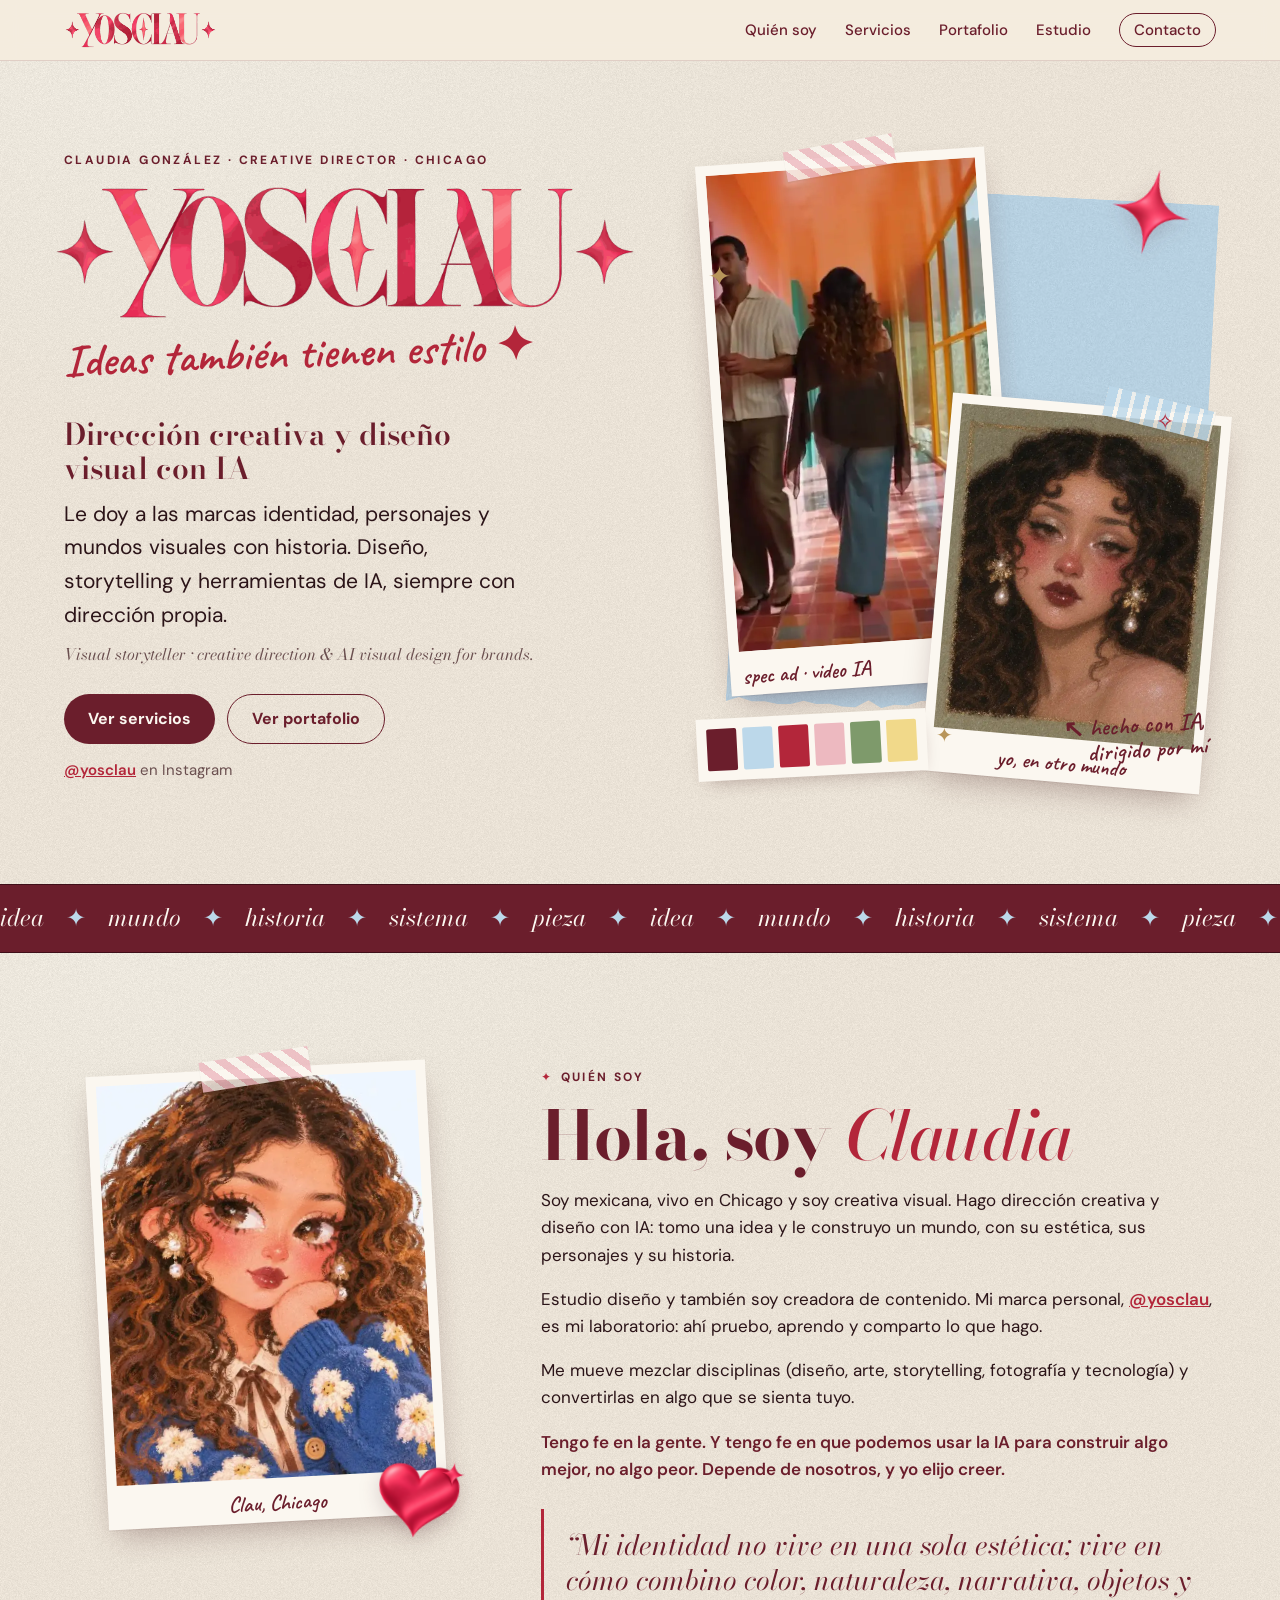
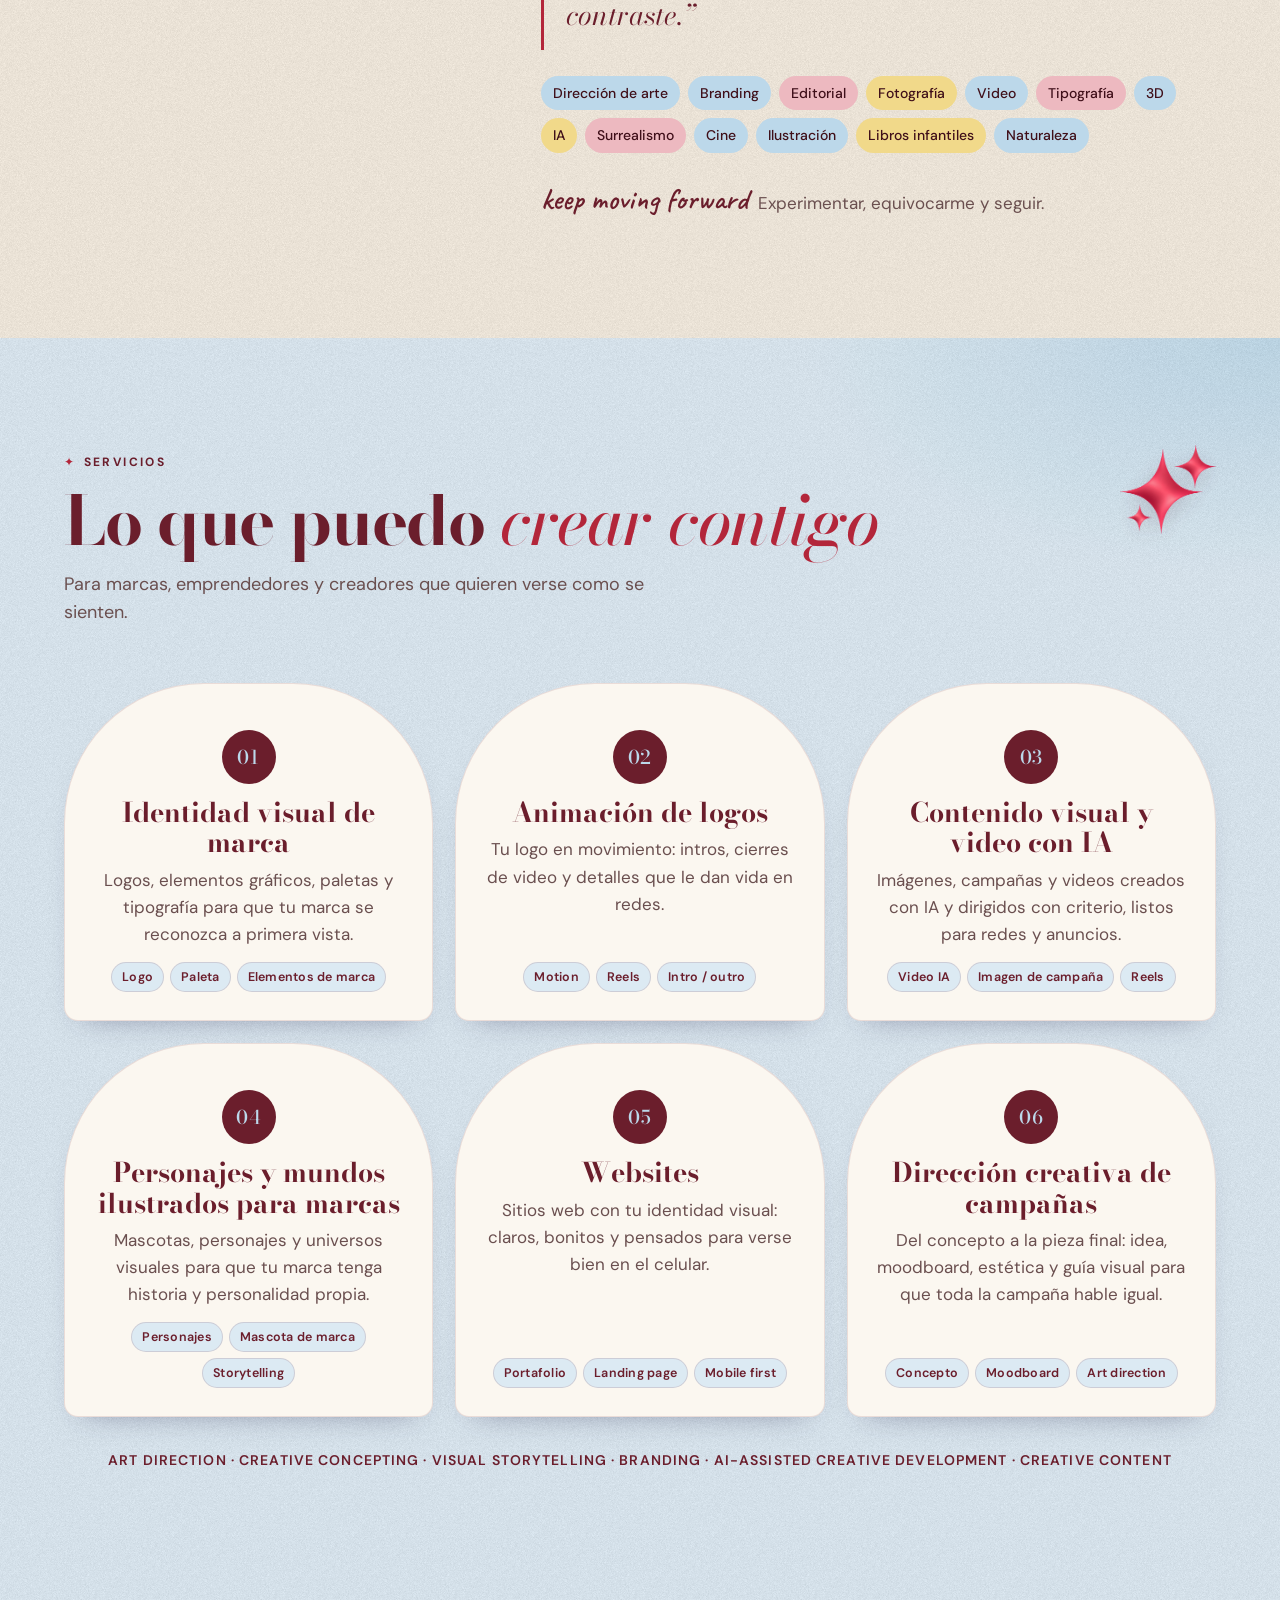
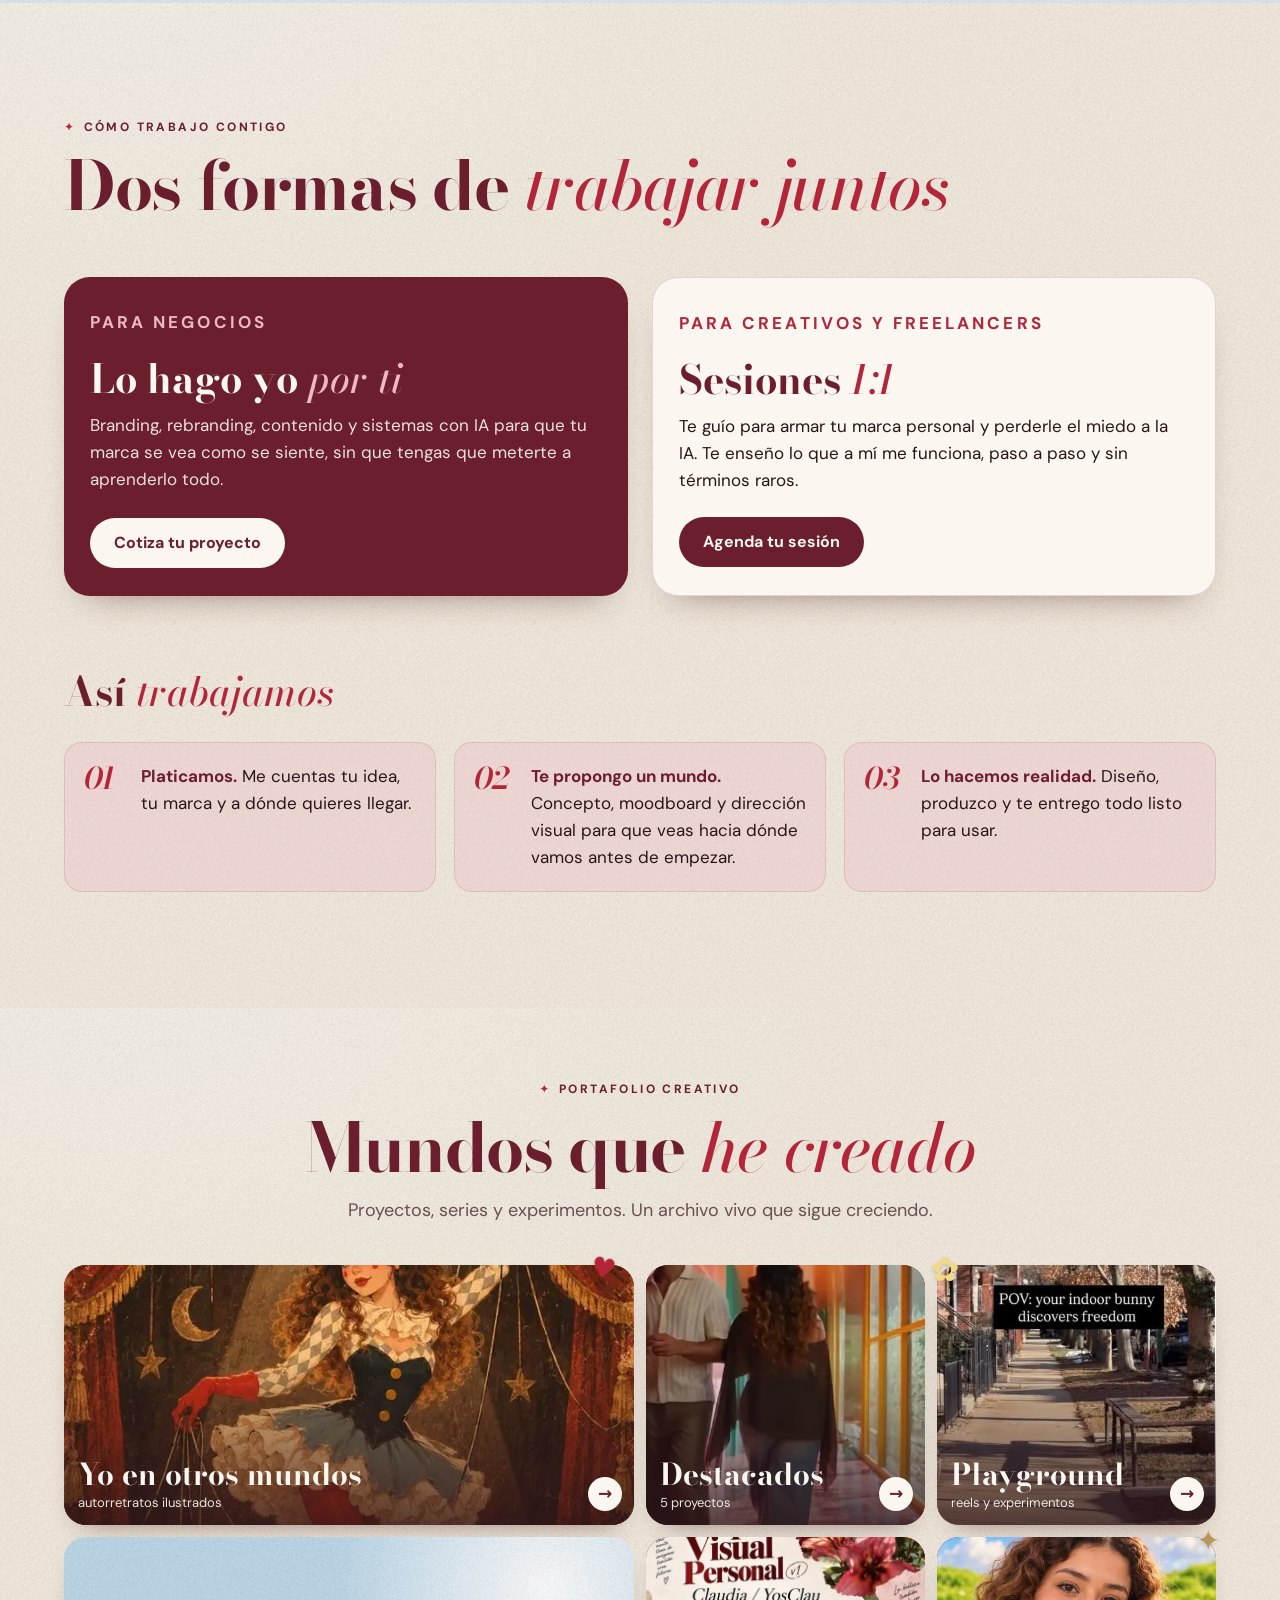
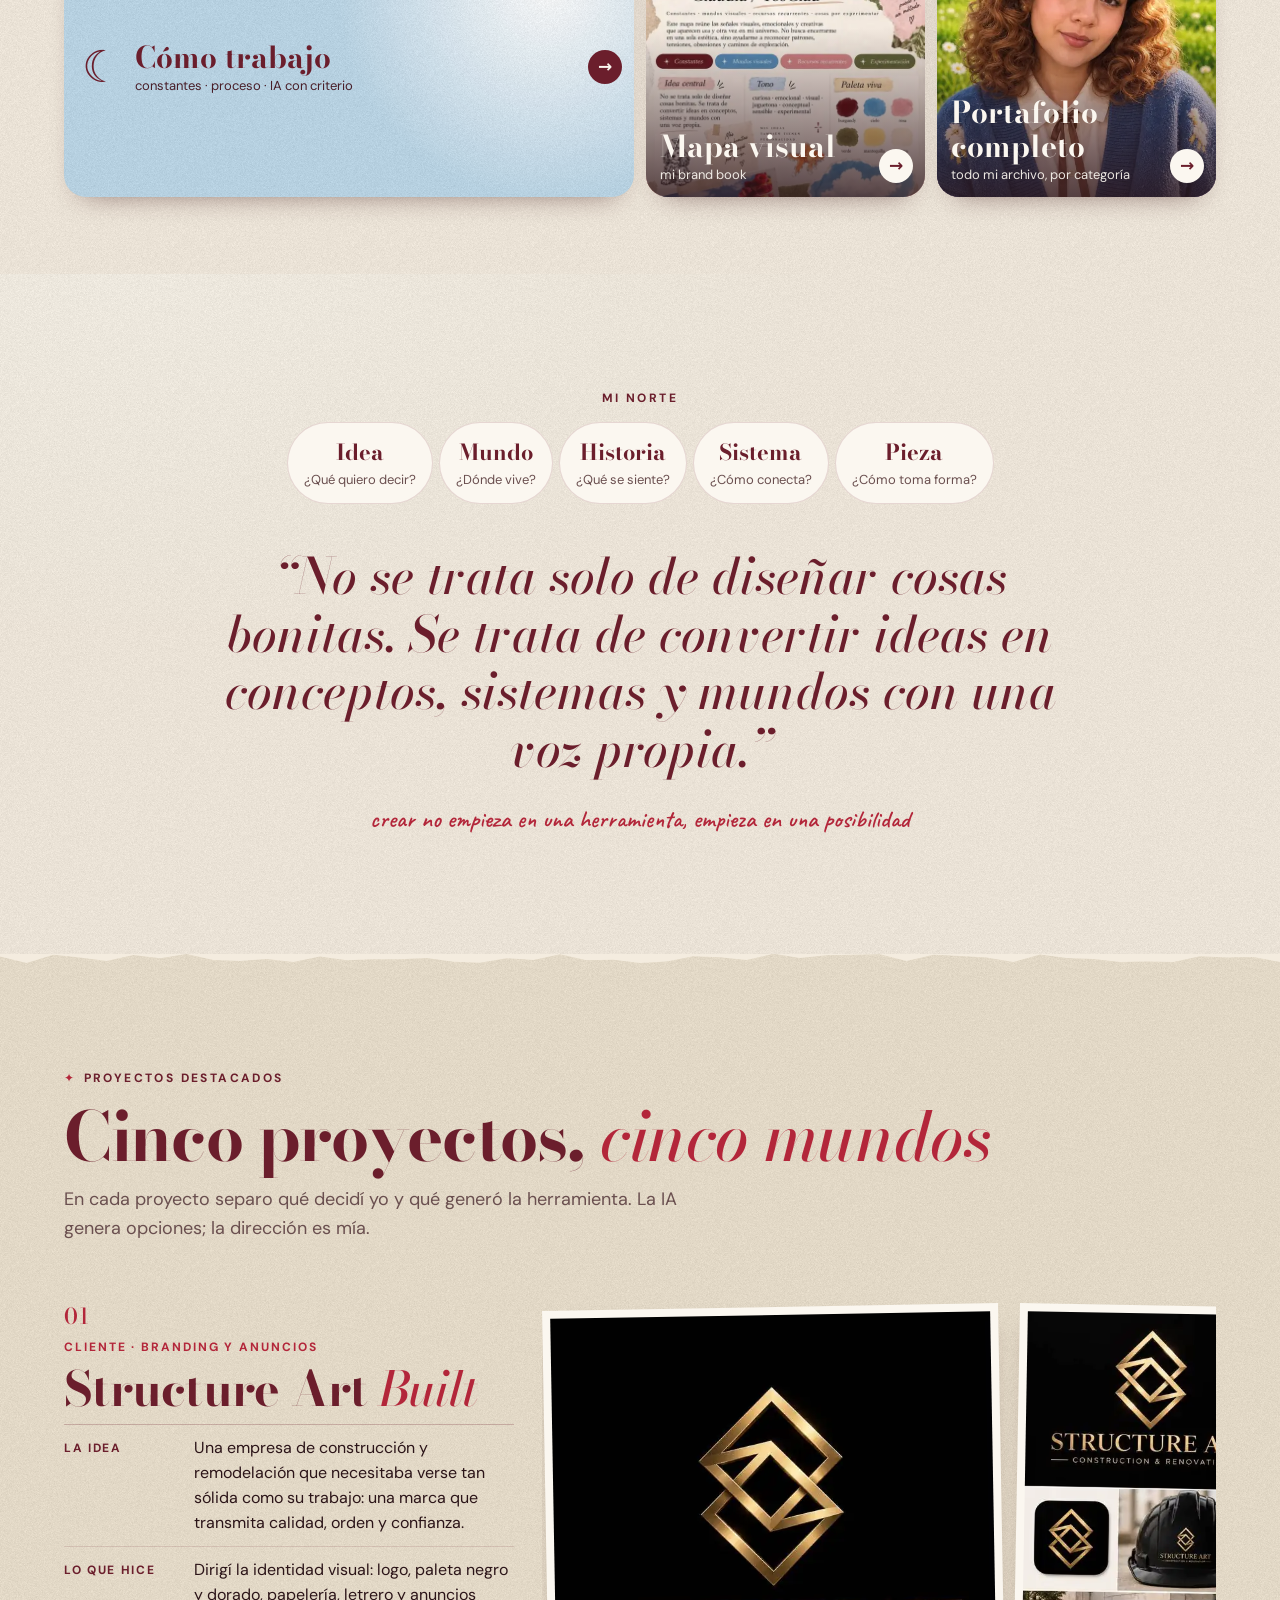
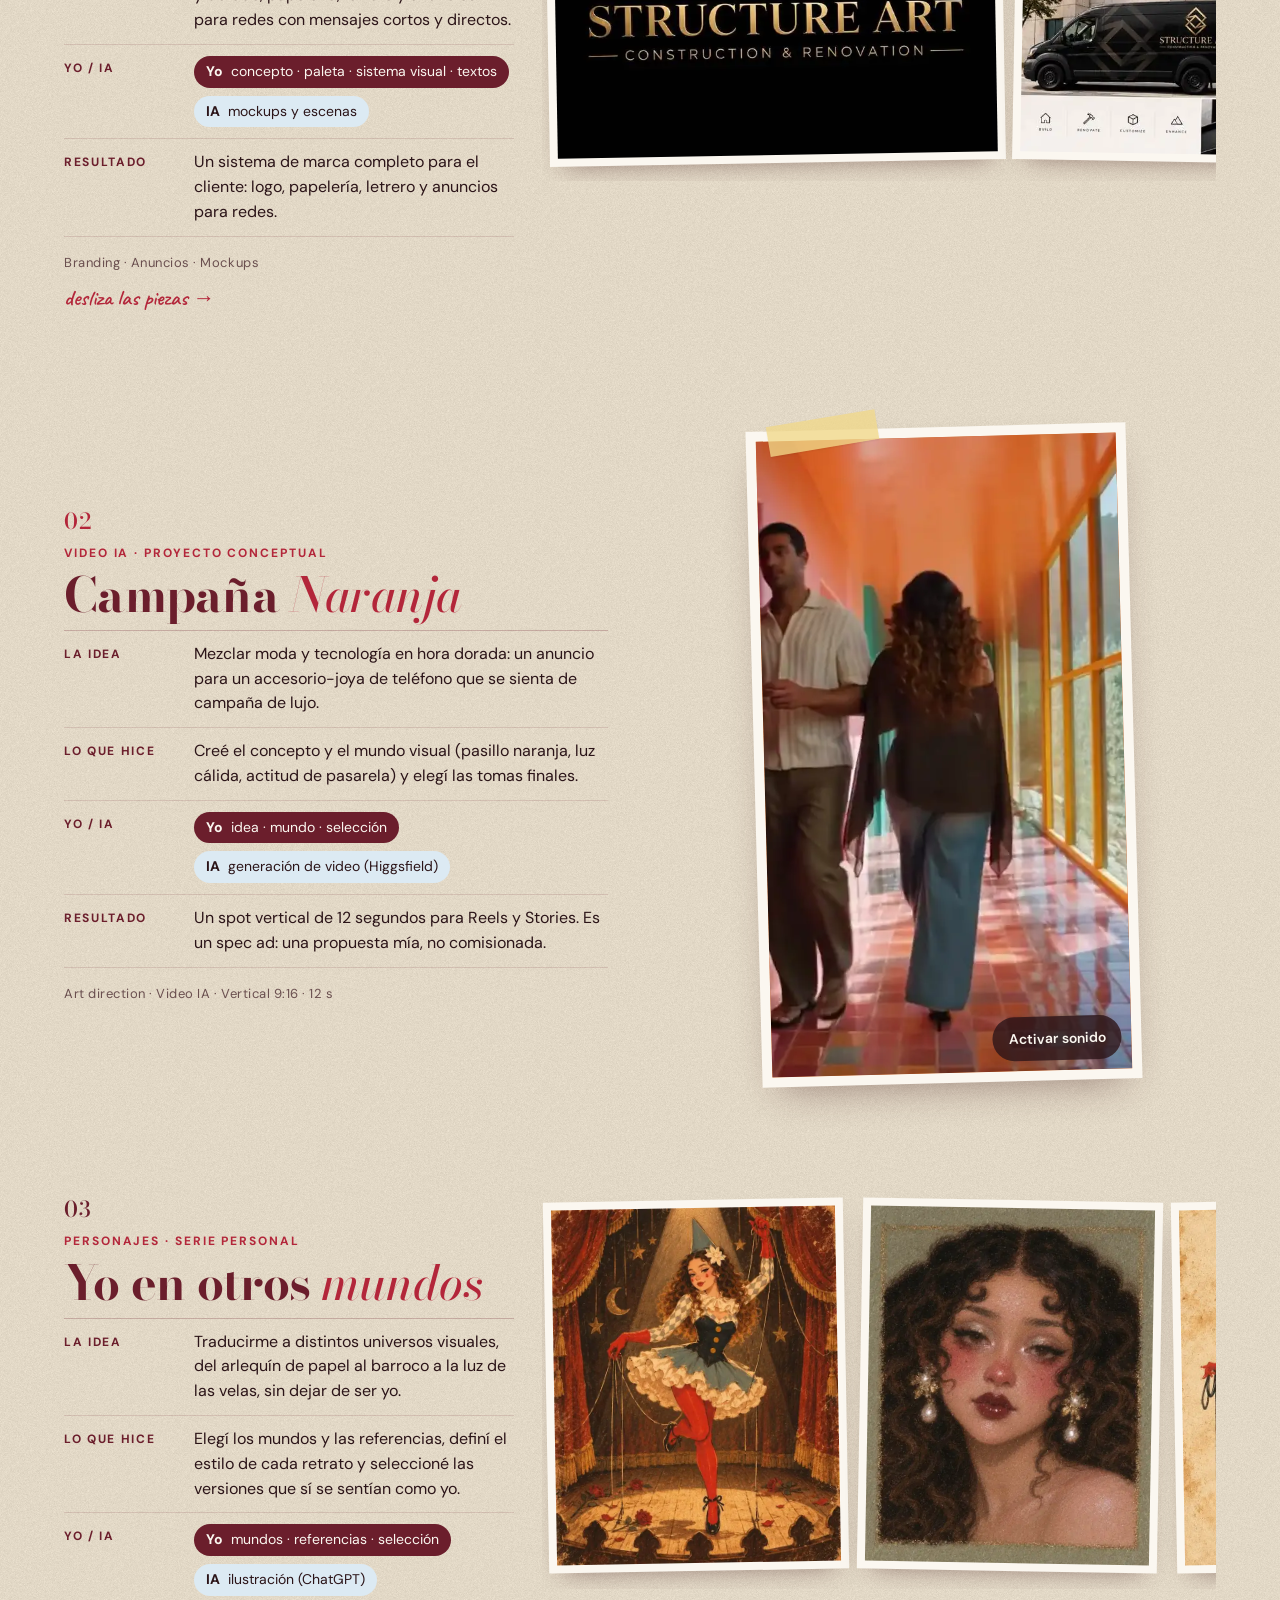
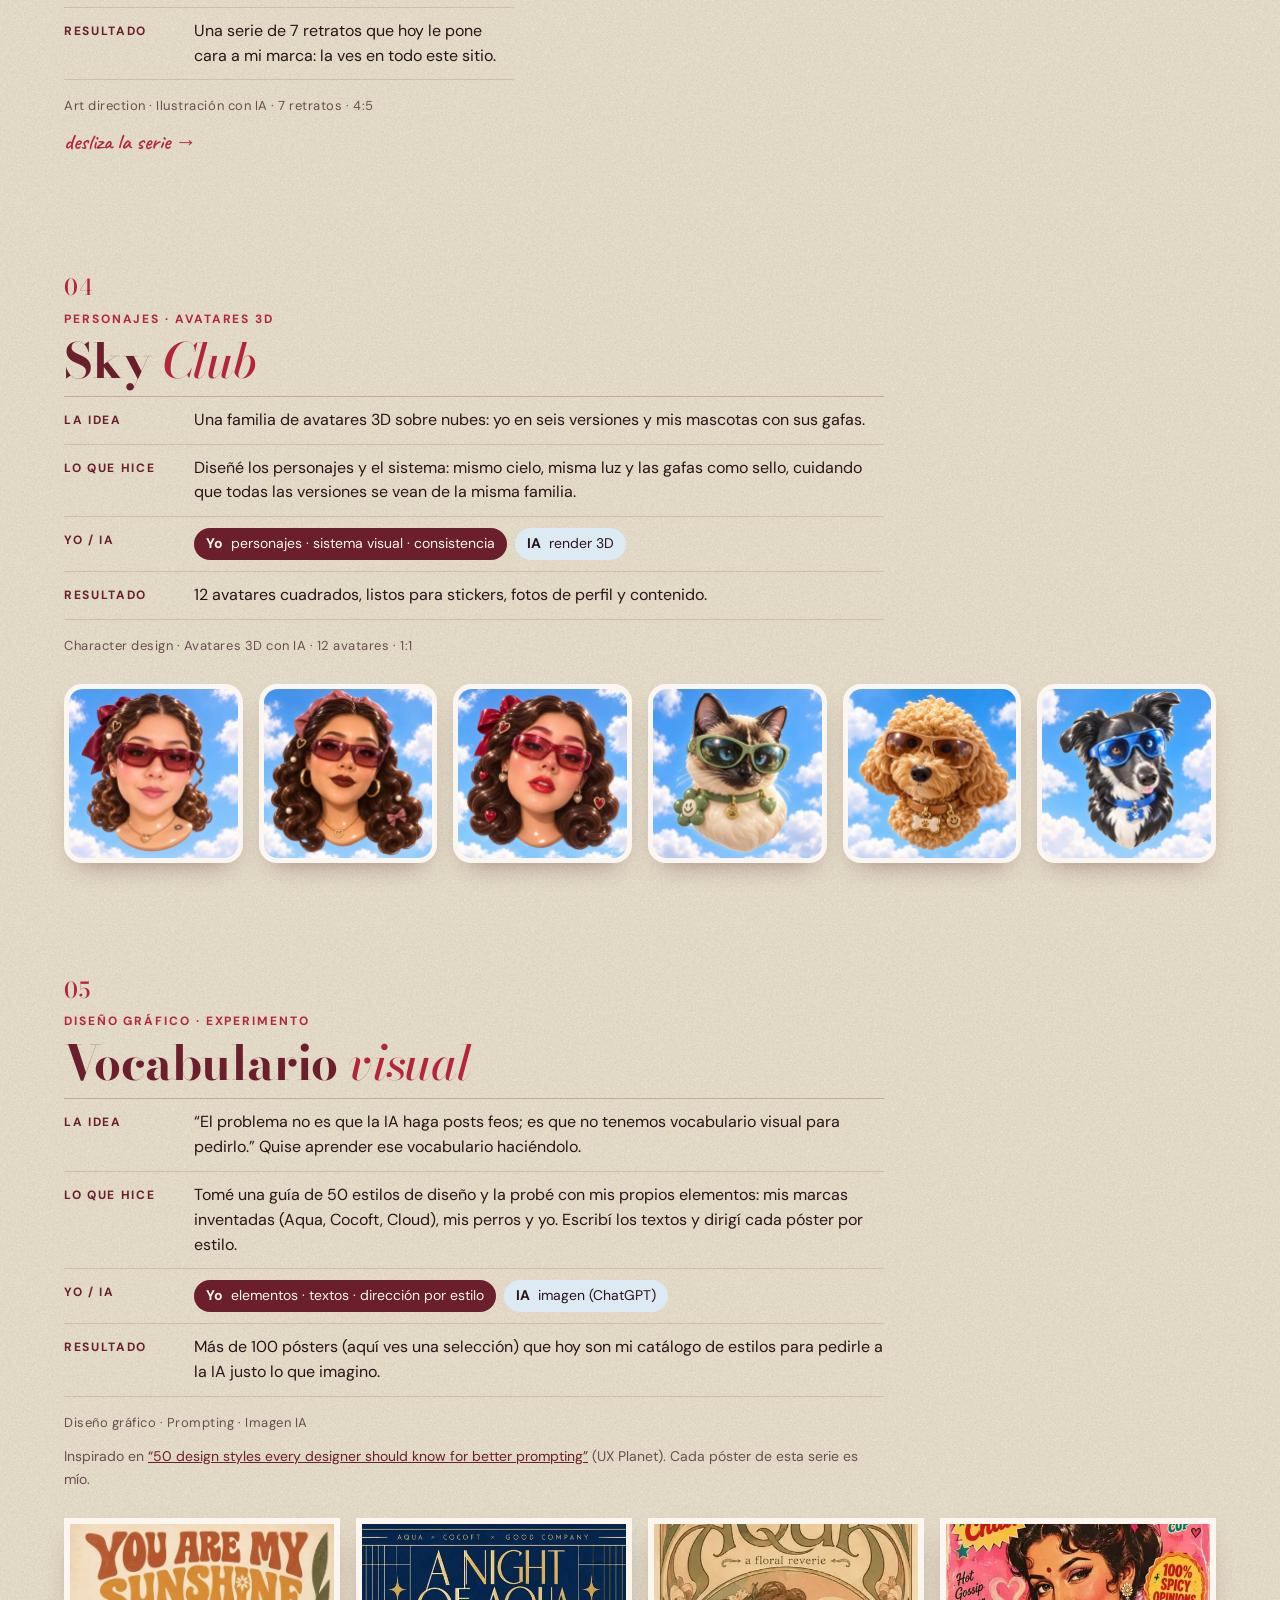
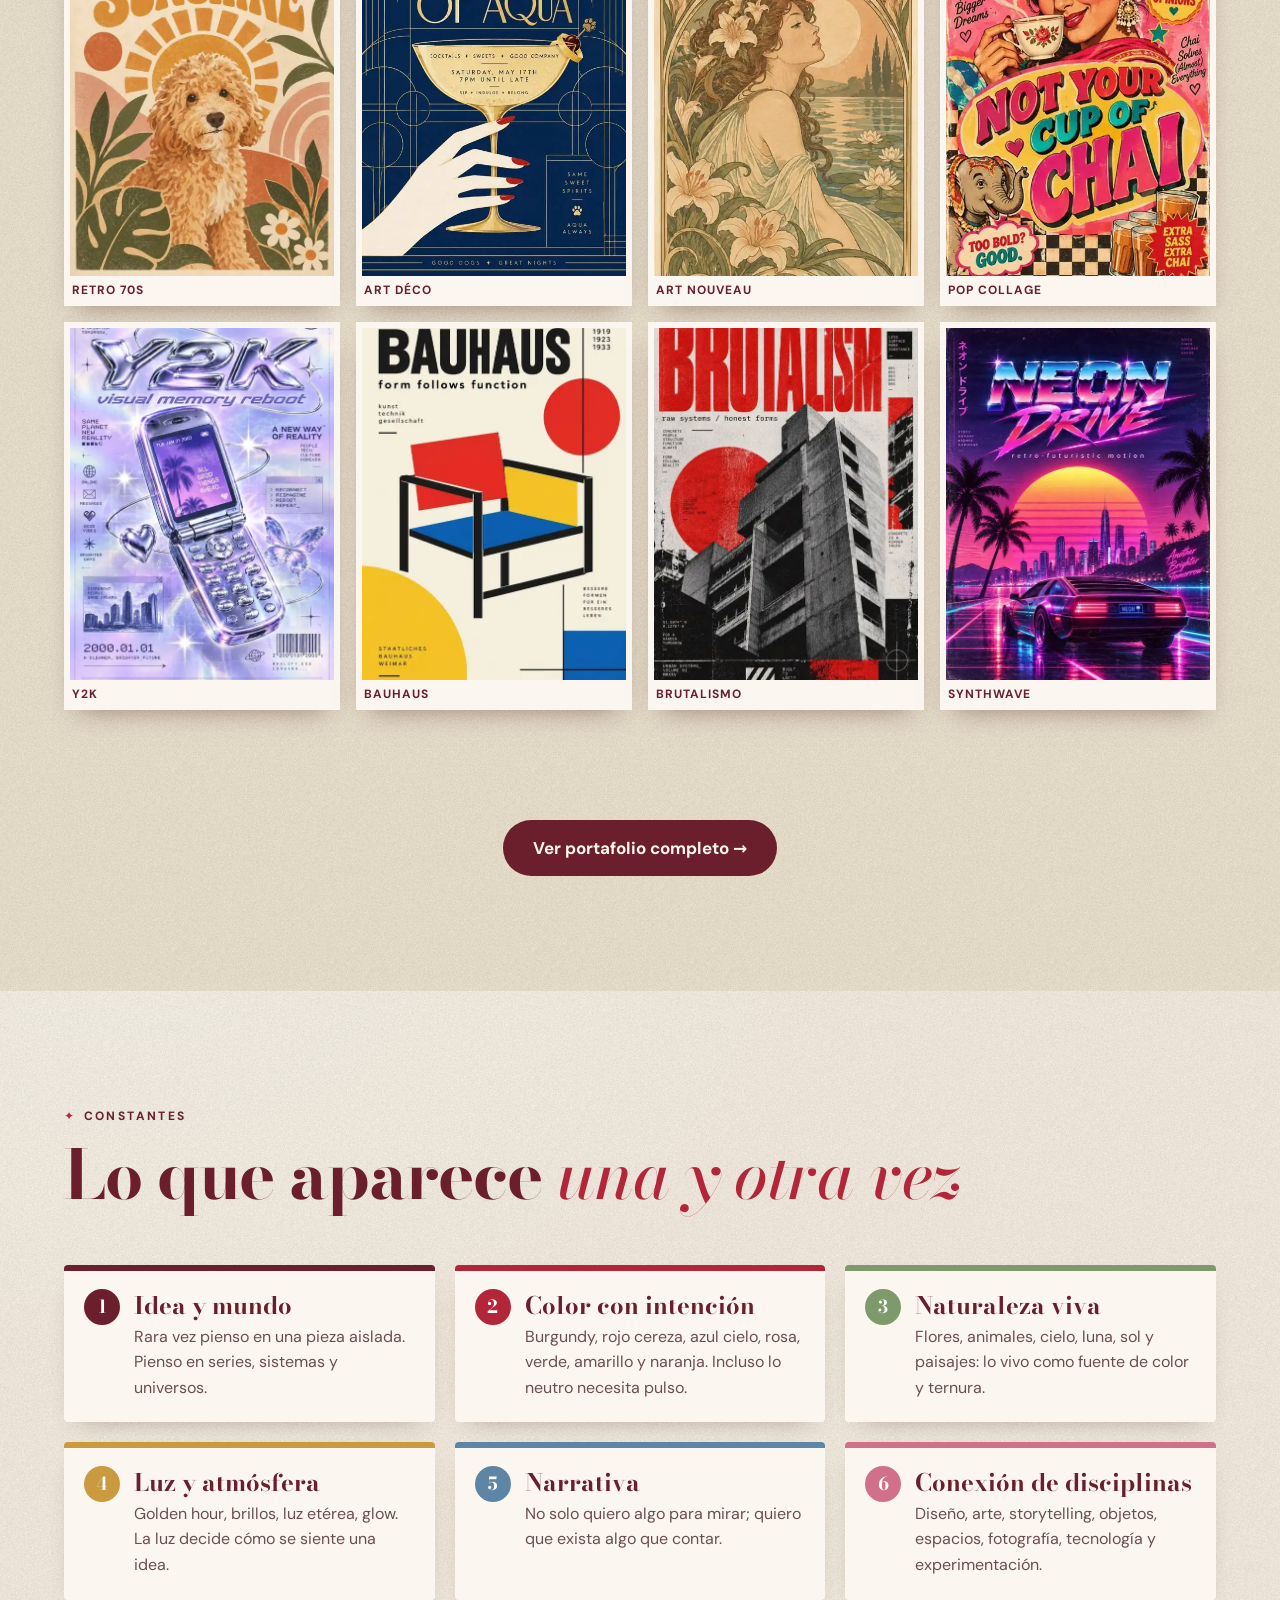
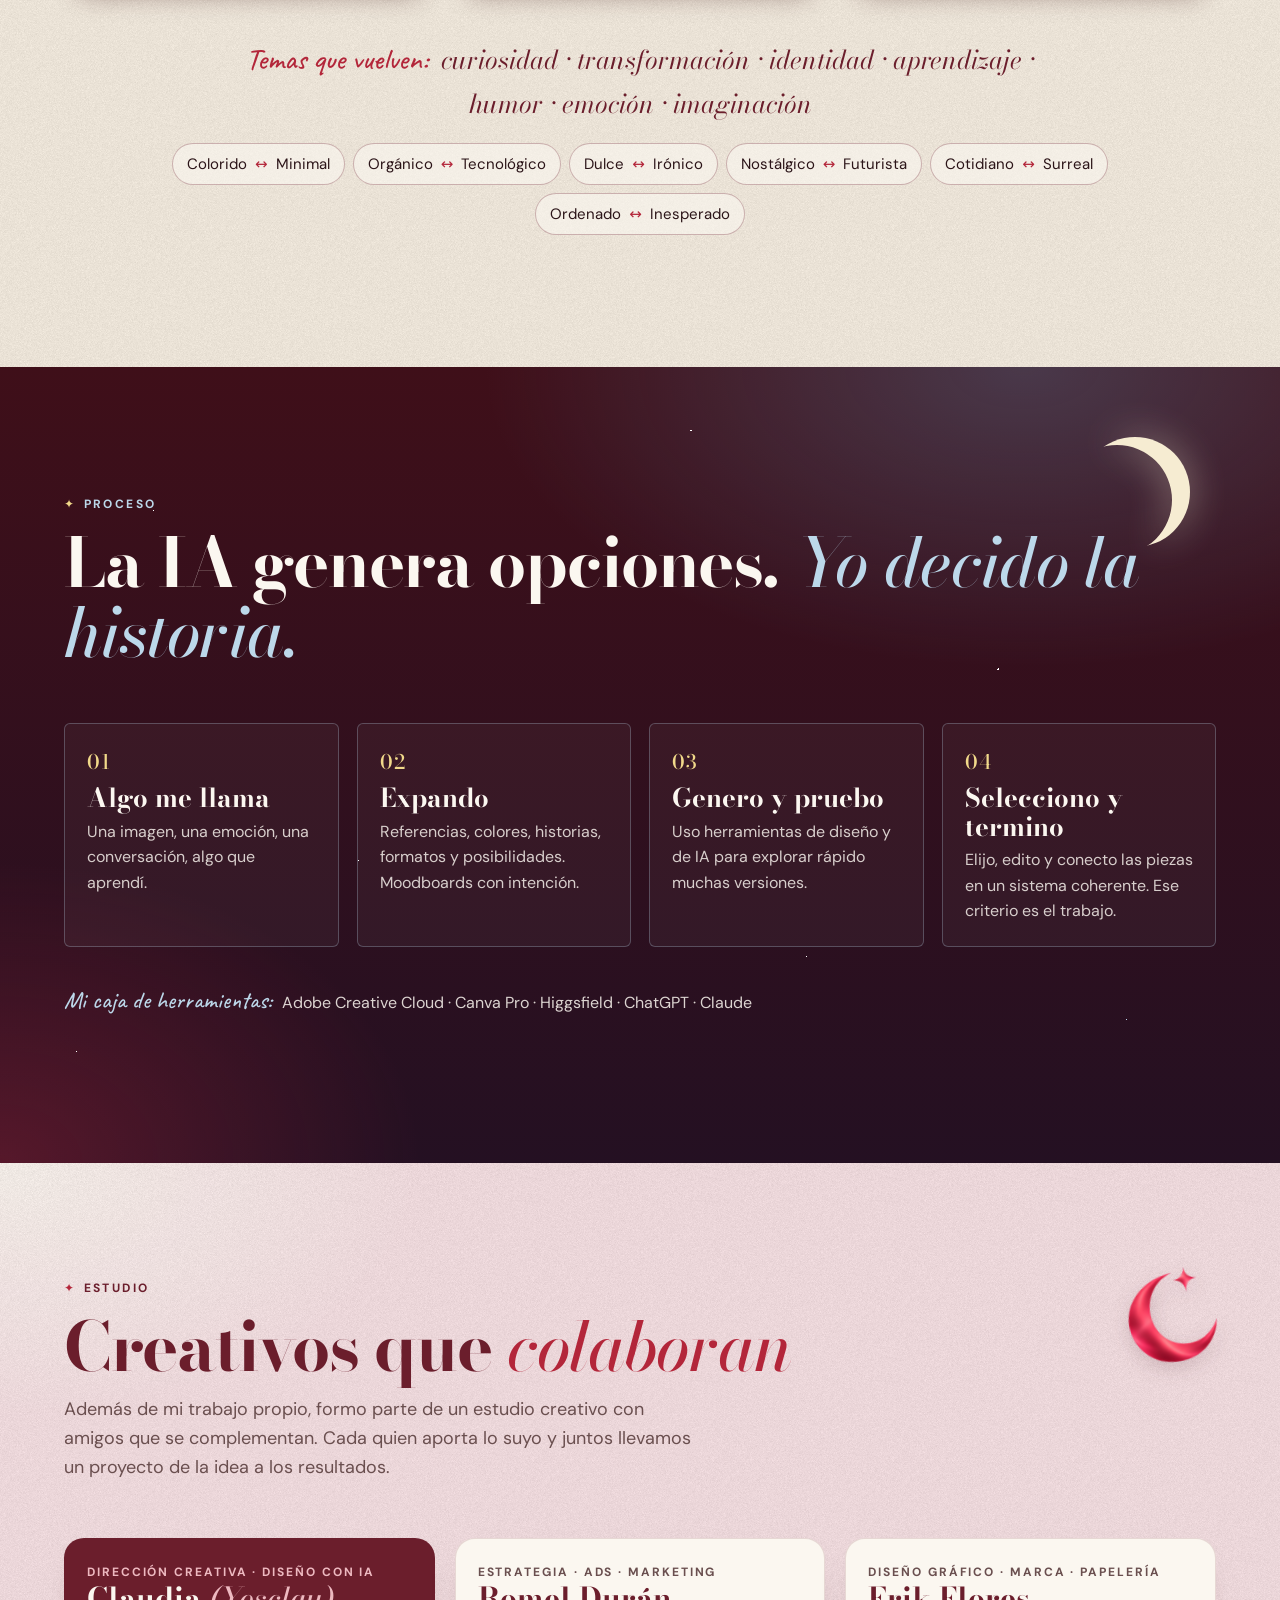
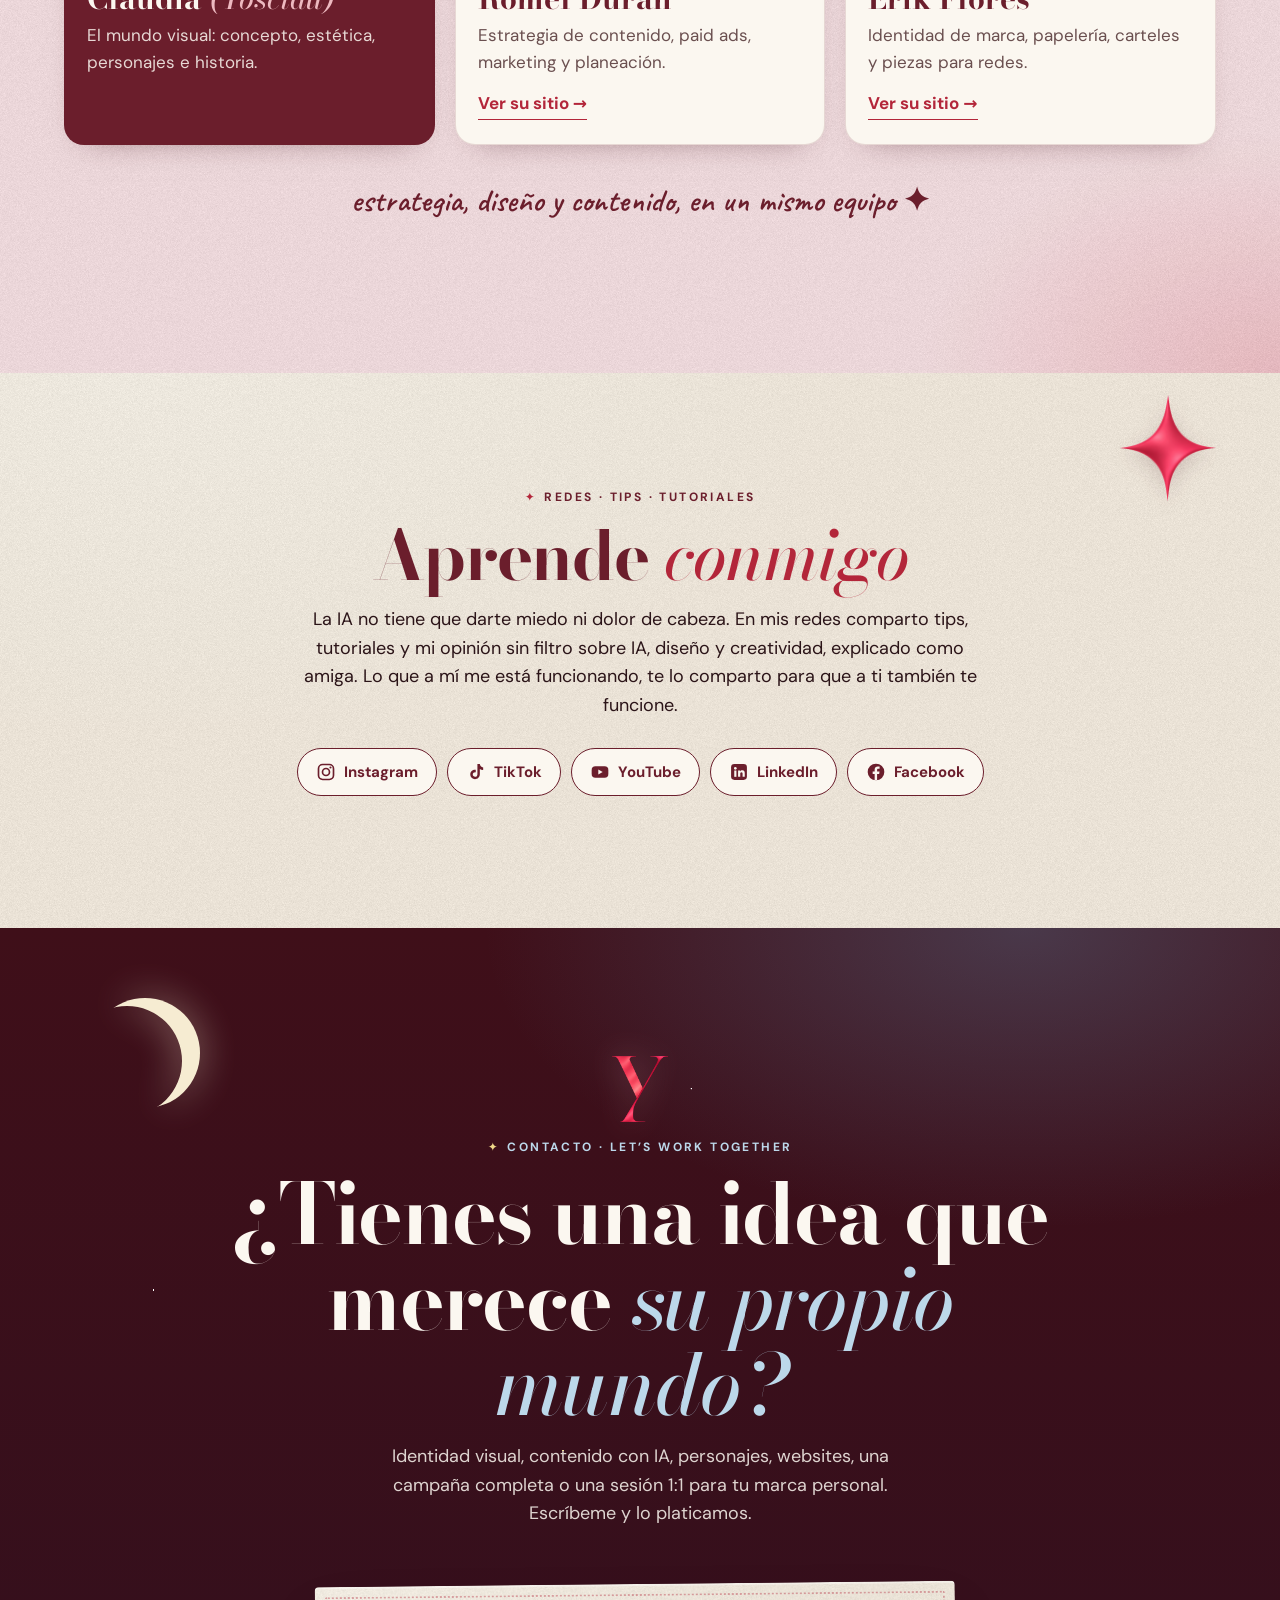
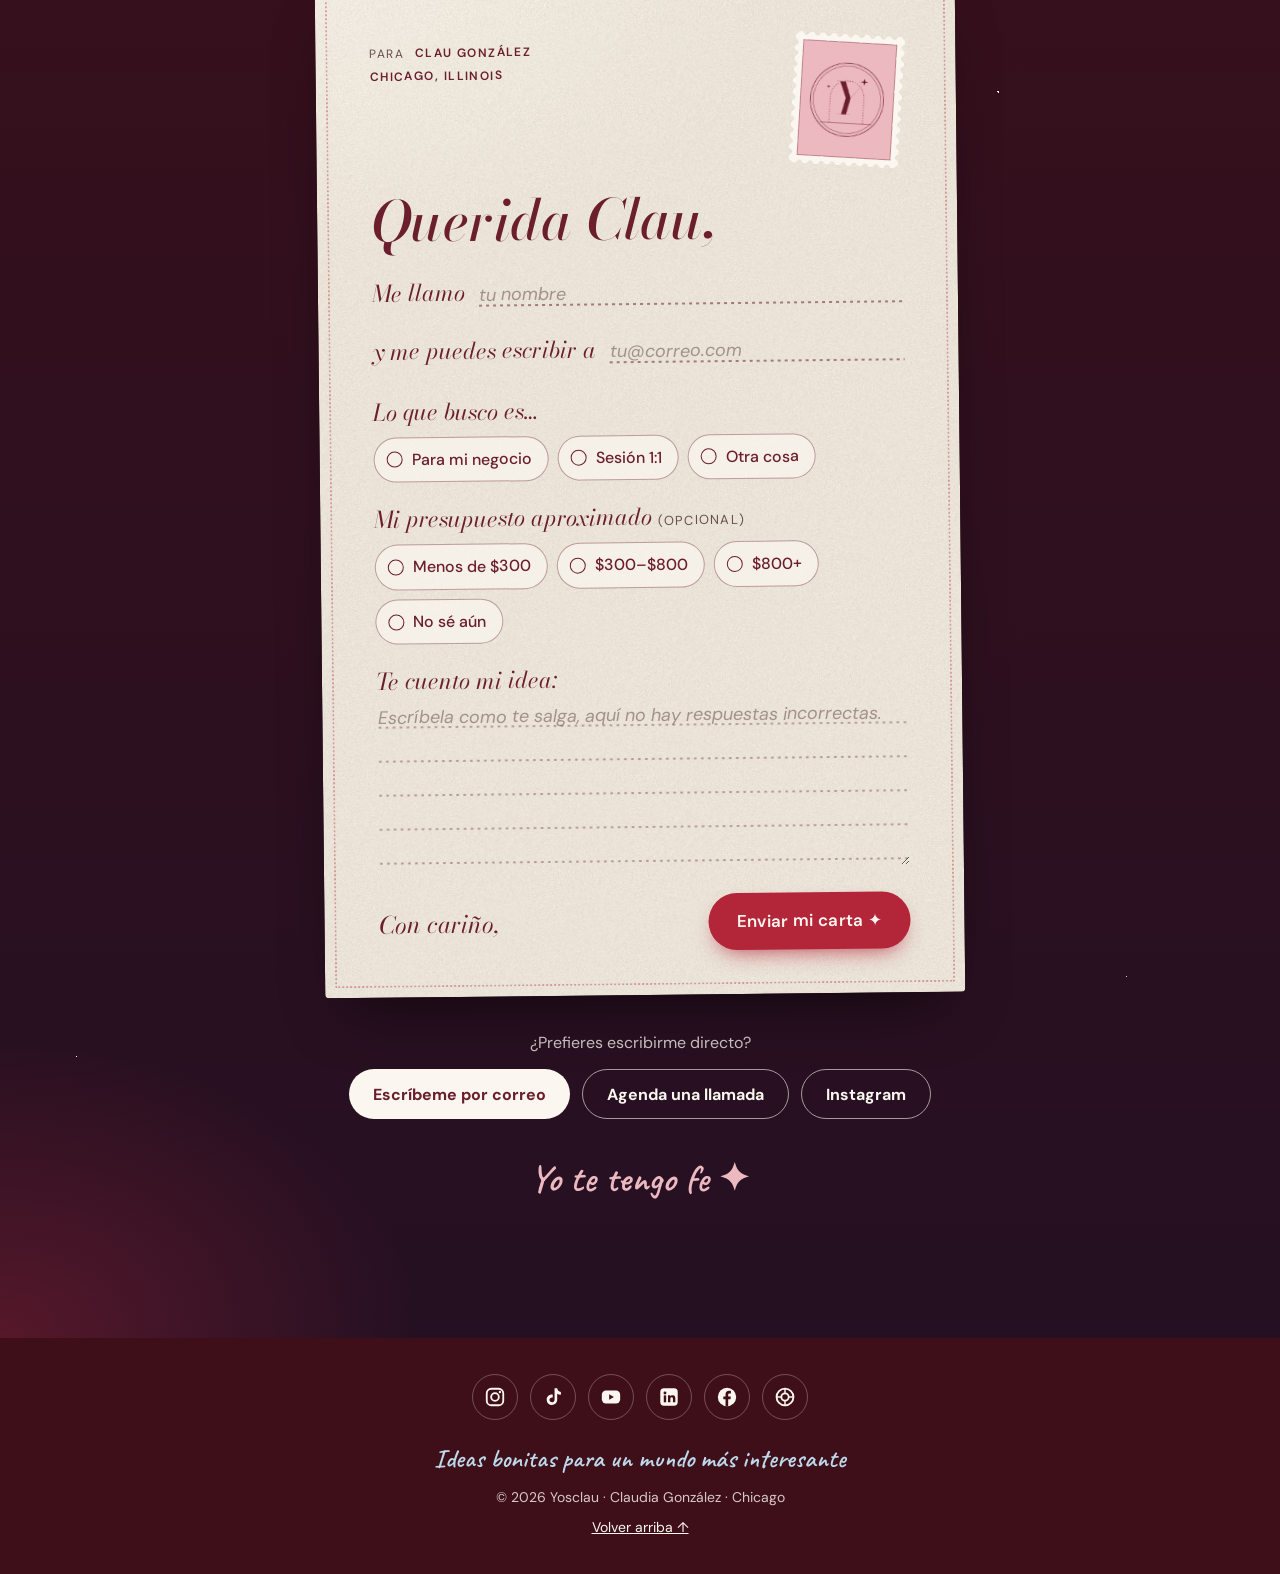
==== commit fc389599: "Formulario anti-spam: captcha FormSubmit activado, honeypot oculto, filtro 3 s (index.html)" ====
--- a/index.html
+++ b/index.html
@@ -425,9 +425,8 @@
     <form class="carta" id="carta" action="https://formsubmit.co/yosclauuu@hotmail.com" method="POST" accept-charset="UTF-8" aria-labelledby="carta-saludo">
       <input type="hidden" name="_subject" value="Nueva carta desde yosclau.com">
       <input type="hidden" name="_template" value="table">
-      <input type="hidden" name="_captcha" value="false">
       <input type="hidden" name="_next" value="https://yosclau.github.io/#gracias">
-      <input type="text" name="_honey" class="carta-honey" tabindex="-1" autocomplete="off" aria-hidden="true">
+      <input type="text" name="_honey" class="carta-honey" style="display:none" tabindex="-1" autocomplete="off" aria-hidden="true">
 
       <div class="carta-top">
         <p class="carta-para"><span>Para</span> Clau González<br>Chicago, Illinois</p>
@@ -470,6 +469,7 @@
         <button class="btn-carta" type="submit">Enviar mi carta <span aria-hidden="true">✦</span></button>
       </div>
     </form>
+    <script>(function(){var f=document.getElementById('carta');if(!f)return;var t0=Date.now();f.addEventListener('submit',function(e){if(Date.now()-t0<3000){e.preventDefault();}});})();</script>
   </div>
   <p class="contact-or">¿Prefieres escribirme directo?</p>
   <div class="ctas center">
--- a/styles.css
+++ b/styles.css
@@ -0,0 +1,613 @@
+@font-face{font-family: 'Bodoni Moda';
+  font-style: italic;
+  font-weight: 400 900;
+  font-display: swap;
+  src: url('fonts/bodonimoda-italic.woff2') format('woff2');
+  unicode-range: U+0000-00FF, U+0131, U+0152-0153, U+02BB-02BC, U+02C6, U+02DA, U+02DC, U+0304, U+0308, U+0329, U+2000-206F, U+20AC, U+2122, U+2191, U+2193, U+2212, U+2215, U+FEFF, U+FFFD;}
+@font-face{font-family: 'Bodoni Moda';
+  font-style: normal;
+  font-weight: 400 900;
+  font-display: swap;
+  src: url('fonts/bodonimoda-normal.woff2') format('woff2');
+  unicode-range: U+0000-00FF, U+0131, U+0152-0153, U+02BB-02BC, U+02C6, U+02DA, U+02DC, U+0304, U+0308, U+0329, U+2000-206F, U+20AC, U+2122, U+2191, U+2193, U+2212, U+2215, U+FEFF, U+FFFD;}
+@font-face{font-family: 'Caveat';
+  font-style: normal;
+  font-weight: 500 700;
+  font-display: swap;
+  src: url('fonts/caveat-normal.woff2') format('woff2');
+  unicode-range: U+0000-00FF, U+0131, U+0152-0153, U+02BB-02BC, U+02C6, U+02DA, U+02DC, U+0304, U+0308, U+0329, U+2000-206F, U+20AC, U+2122, U+2191, U+2193, U+2212, U+2215, U+FEFF, U+FFFD;}
+@font-face{font-family: 'DM Sans';
+  font-style: italic;
+  font-weight: 400;
+  font-display: swap;
+  src: url('fonts/dmsans-italic.woff2') format('woff2');
+  unicode-range: U+0000-00FF, U+0131, U+0152-0153, U+02BB-02BC, U+02C6, U+02DA, U+02DC, U+0304, U+0308, U+0329, U+2000-206F, U+20AC, U+2122, U+2191, U+2193, U+2212, U+2215, U+FEFF, U+FFFD;}
+@font-face{font-family: 'DM Sans';
+  font-style: normal;
+  font-weight: 400 700;
+  font-display: swap;
+  src: url('fonts/dmsans-normal.woff2') format('woff2');
+  unicode-range: U+0000-00FF, U+0131, U+0152-0153, U+02BB-02BC, U+02C6, U+02DA, U+02DC, U+0304, U+0308, U+0329, U+2000-206F, U+20AC, U+2122, U+2191, U+2193, U+2212, U+2215, U+FEFF, U+FFFD;}
+:root{
+  --paper:#f4ecdf; --paper2:#ece1cd; --ink:#2b1418; --muted:#6a4f4f;
+  --burgundy:#6b1e2c; --burg-deep:#3f0f19; --cherry:#b3263a;
+  --cielo:#bcd8ea; --cielo-soft:#dceaf3; --rosa:#edb9c0; --verde:#7e9a6b; --butter:#f1d98a; --orange:#e07a3a;
+  --gold:#b8955a; --pearl:#fbf7f0;
+  --serif:'Bodoni Moda', 'Didot', 'Bodoni 72', Georgia, serif;
+  --sans:'DM Sans', system-ui, -apple-system, 'Segoe UI', sans-serif;
+  --script:'Caveat', 'Bradley Hand', cursive;
+  --pad: clamp(20px, 5vw, 64px);
+  --maxw: 1180px;
+}
+*{box-sizing:border-box}
+html{scroll-behavior:smooth; -webkit-text-size-adjust:100%}
+@media (prefers-reduced-motion: reduce){ html{scroll-behavior:auto} *{animation:none!important; transition:none!important} }
+body{margin:0; background:var(--paper); color:var(--ink); font-family:var(--sans); font-size:17px; line-height:1.6; overflow-x:hidden}
+img,video{display:block; max-width:100%; height:auto}
+a{color:inherit}
+a:focus-visible, button:focus-visible, [tabindex]:focus-visible{outline:3px solid var(--cherry); outline-offset:3px; border-radius:4px}
+.skip{position:absolute; left:-999px; top:8px; background:var(--burgundy); color:var(--pearl); padding:8px 14px; z-index:100; border-radius:999px}
+.skip:focus{left:12px}
+em{font-style:italic}
+
+.paper{background-color:var(--paper); background-image:url('media/grain.png'), radial-gradient(1200px 600px at 10% 0%, #f8f2e7 0%, transparent 60%); }
+
+/* topbar */
+.topbar{position:sticky; top:0; z-index:50; display:flex; align-items:center; justify-content:space-between; gap:12px; padding:12px var(--pad); background:rgba(244,236,223,.88); backdrop-filter:blur(10px); -webkit-backdrop-filter:blur(10px); border-bottom:1px solid rgba(107,30,44,.14)}
+.wordmark{font-family:var(--serif); font-weight:800; font-size:24px; letter-spacing:-.01em; color:var(--burgundy); text-decoration:none; line-height:1}
+.wordmark em{font-weight:500}
+.topbar ul{display:flex; gap:clamp(12px,2.6vw,28px); list-style:none; margin:0; padding:0; align-items:center}
+.topbar a:not(.wordmark){text-decoration:none; font-size:15px; font-weight:500; color:var(--burgundy)}
+.topbar a:not(.wordmark):hover{color:var(--cherry)}
+.pill{border:1.5px solid var(--burgundy); padding:6px 14px; border-radius:999px}
+.topbar .pill:hover{background:var(--burgundy); color:var(--pearl)!important}
+@media (max-width:640px){ .hide-sm{display:none} }
+
+/* type */
+.kicker,.eyebrow{font-size:12px; letter-spacing:.2em; text-transform:uppercase; font-weight:700; color:var(--burgundy); margin:0 0 14px}
+.eyebrow::before{content:'✦'; margin-right:.6em; color:var(--cherry)}
+.display{font-family:var(--serif); font-weight:900; color:var(--burgundy); font-size:clamp(76px, 22vw, 210px); line-height:.86; letter-spacing:-.035em; margin:0}
+.display em{font-weight:500}
+.script{font-family:var(--script); font-weight:600}
+.h2{font-family:var(--serif); font-weight:700; color:var(--burgundy); font-size:clamp(36px, 7.4vw, 68px); line-height:1.02; letter-spacing:-.02em; margin:0 0 14px}
+.h2 em{font-weight:500; color:var(--cherry)}
+.h3{font-family:var(--serif); font-weight:700; font-size:clamp(32px,6vw,48px); line-height:1.02; margin:0 0 10px; color:var(--burgundy); letter-spacing:-.015em}
+.h3 em{font-weight:500; color:var(--cherry)}
+.section-head{max-width:760px; margin:0 0 clamp(32px,5vw,56px)}
+.section-sub{font-size:18px; color:var(--muted); margin:0; max-width:60ch}
+
+/* buttons */
+.ctas{display:flex; flex-wrap:wrap; gap:12px; margin-top:26px}
+.ctas.center{justify-content:center}
+.btn{display:inline-flex; align-items:center; justify-content:center; min-height:50px; padding:0 24px; border-radius:999px; font-weight:700; font-size:16px; text-decoration:none; transition:transform .2s, background .2s, color .2s}
+.btn:hover{transform:translateY(-2px)}
+.btn-solid{background:var(--burgundy); color:var(--pearl)}
+.btn-solid:hover{background:var(--cherry)}
+.btn-line{border:1.5px solid var(--burgundy); color:var(--burgundy)}
+.btn-line:hover{background:var(--cielo)}
+.btn-cream{background:var(--pearl); color:var(--burgundy)}
+.btn-cream:hover{background:var(--cielo)}
+.btn-ghost{border:1.5px solid rgba(251,247,240,.6); color:var(--pearl)}
+.btn-ghost:hover{background:rgba(251,247,240,.12)}
+
+/* hero */
+.hero{position:relative; padding:clamp(36px,7vw,90px) var(--pad) clamp(56px,8vw,110px); display:grid; gap:clamp(36px,5vw,60px); max-width:100%; overflow:hidden}
+.hero-text{position:relative; z-index:2}
+.tagline{font-size:clamp(30px,7.6vw,46px); color:var(--cherry); margin:4px 0 18px; transform:rotate(-2deg); transform-origin:left}
+.lede{font-size:clamp(18px,2.2vw,21px); max-width:34ch; margin:0}
+.en{font-family:var(--serif); font-style:italic; color:var(--muted); margin:10px 0 0; font-size:16px}
+.hero-collage{position:relative; min-height:540px; max-width:560px; width:100%; justify-self:center}
+.torn-blue{position:absolute; inset:6% 2% 10% 8%; background:var(--cielo); background-image:url('media/grain.png'); transform:rotate(3deg); clip-path:polygon(0% 0%,100% 0%,100.00% calc(100% - 12.6px),97.22% calc(100% - 2.0px),94.44% calc(100% - 2.3px),91.67% calc(100% - 3.1px),88.89% calc(100% - 3.1px),86.11% calc(100% - 6.4px),83.33% calc(100% - 7.8px),80.56% calc(100% - 3.5px),77.78% calc(100% - 0.1px),75.00% calc(100% - 5.5px),72.22% calc(100% - 4.9px),69.44% calc(100% - 7.5px),66.67% calc(100% - 12.6px),63.89% calc(100% - 9.1px),61.11% calc(100% - 6.8px),58.33% calc(100% - 8.2px),55.56% calc(100% - 8.9px),52.78% calc(100% - 0.7px),50.00% calc(100% - 11.9px),47.22% calc(100% - 10.3px),44.44% calc(100% - 11.5px),41.67% calc(100% - 10.5px),38.89% calc(100% - 5.2px),36.11% calc(100% - 5.3px),33.33% calc(100% - 1.4px),30.56% calc(100% - 8.4px),27.78% calc(100% - 0.8px),25.00% calc(100% - 0.9px),22.22% calc(100% - 2.8px),19.44% calc(100% - 2.1px),16.67% calc(100% - 4.5px),13.89% calc(100% - 0.7px),11.11% calc(100% - 0.0px),8.33% calc(100% - 2.0px),5.56% calc(100% - 1.3px),2.78% calc(100% - 4.8px),0.00% calc(100% - 0.3px)); box-shadow:0 2px 0 rgba(0,0,0,.04)}
+.polaroid{background:var(--pearl); padding:10px 10px 44px; margin:0; box-shadow:0 1px 1px rgba(60,20,20,.08), 0 14px 32px -10px rgba(60,20,20,.35); position:relative}
+.polaroid figcaption{position:absolute; left:12px; right:12px; bottom:8px; text-align:center; font-size:22px; color:var(--burgundy); line-height:1}
+.p-main{position:absolute; width:min(56%,290px); left:3%; top:0; transform:rotate(-4deg); z-index:2}
+.p-main figcaption{text-align:left}
+.p-main video{aspect-ratio:480/848; object-fit:cover; width:100%; background:#d97a3a}
+.p-side{position:absolute; width:min(54%,300px); right:0; top:40%; transform:rotate(5deg); z-index:3}
+.p-side img{object-fit:cover; width:100%}
+.tape{position:absolute; width:110px; height:30px; z-index:4; opacity:.86; background:repeating-linear-gradient(45deg, rgba(237,185,192,.95) 0 8px, rgba(251,247,240,.9) 8px 16px); box-shadow:0 1px 2px rgba(0,0,0,.08)}
+.tape-a{top:-14px; left:50%; transform:translateX(-50%) rotate(-6deg)}
+.tape-b{top:-12px; right:18px; transform:rotate(9deg); background:repeating-linear-gradient(90deg, rgba(188,216,234,.95) 0 10px, rgba(251,247,240,.9) 10px 14px)}
+.tape-c{top:-12px; left:22px; transform:rotate(-8deg); background:rgba(241,217,138,.9)}
+.tape-d{top:-12px; right:26px; transform:rotate(7deg); background:repeating-linear-gradient(45deg, rgba(188,216,234,.95) 0 8px, rgba(251,247,240,.9) 8px 16px)}
+.swatches{position:absolute; left:0; bottom:0; display:flex; gap:6px; list-style:none; margin:0; padding:10px; background:var(--pearl); transform:rotate(-3deg); box-shadow:0 8px 20px -10px rgba(60,20,20,.4); z-index:4}
+.swatches li{width:30px; height:42px; background:var(--c); font-size:0; border-radius:2px}
+.note{position:absolute; right:2%; bottom:2%; font-size:24px; line-height:1.05; color:var(--burgundy); transform:rotate(-4deg); margin:0; z-index:4; text-align:right}
+.spark{position:absolute; color:var(--gold); font-size:28px; z-index:4; animation:twinkle 3.2s ease-in-out infinite}
+.s1{left:2%; top:16%}.s2{right:8%; top:40%; color:var(--cherry); font-size:22px; animation-delay:1s}.s3{left:46%; bottom:4%; font-size:20px; animation-delay:2s}
+@keyframes twinkle{0%,100%{opacity:1; transform:scale(1)}50%{opacity:.35; transform:scale(.8)}}
+@media (min-width:900px){
+  .hero{grid-template-columns:1.05fr .95fr; align-items:center; padding-left:max(var(--pad), calc((100vw - var(--maxw))/2)); padding-right:max(var(--pad), calc((100vw - var(--maxw))/2))}
+  .hero-collage{min-height:620px}
+}
+
+/* marquee */
+.marquee{background:var(--burgundy); color:var(--pearl); overflow:hidden; padding:14px 0; border-block:1px solid var(--burg-deep)}
+.marquee-track{display:flex; gap:22px; width:max-content; animation:slide 28s linear infinite; font-family:var(--serif); font-style:italic; font-size:24px; white-space:nowrap}
+.marquee-track i{color:var(--cielo); font-style:normal}
+@keyframes slide{to{transform:translateX(-50%)}}
+
+/* statement */
+.statement{padding:clamp(56px,9vw,120px) var(--pad); text-align:center}
+.statement .eyebrow::before{content:none}
+.norte{list-style:none; padding:0; margin:0 auto 44px; display:flex; flex-wrap:wrap; justify-content:center; gap:8px 6px; max-width:860px}
+.norte li{display:flex; flex-direction:column; align-items:center; padding:12px 16px; min-width:110px; border-radius:999px; background:var(--pearl); border:1px solid rgba(107,30,44,.15)}
+.norte b{font-family:var(--serif); font-size:22px; color:var(--burgundy)}
+.norte span{font-size:13px; color:var(--muted)}
+.big-quote{margin:0 auto; max-width:900px}
+.big-quote p{font-family:var(--serif); font-style:italic; font-weight:500; font-size:clamp(28px,5vw,50px); line-height:1.15; color:var(--burgundy); margin:0}
+.under{font-size:24px; color:var(--cherry); margin:22px 0 0}
+
+/* work */
+.work{padding:clamp(64px,9vw,120px) var(--pad); background:var(--paper2); background-image:url('media/grain.png'); clip-path:polygon(0.00% 2.8px,2.08% 9.4px,4.17% 1.1px,6.25% 4.0px,8.33% 7.3px,10.42% 1.5px,12.50% 4.7px,14.58% 0.4px,16.67% 6.4px,18.75% 7.3px,20.83% 5.5px,22.92% 8.4px,25.00% 3.0px,27.08% 6.7px,29.17% 5.7px,31.25% 5.6px,33.33% 4.4px,35.42% 8.1px,37.50% 9.1px,39.58% 4.6px,41.67% 6.4px,43.75% 0.6px,45.83% 6.7px,47.92% 6.2px,50.00% 9.5px,52.08% 7.9px,54.17% 2.7px,56.25% 3.7px,58.33% 6.4px,60.42% 0.2px,62.50% 4.4px,64.58% 1.6px,66.67% 1.1px,68.75% 0.6px,70.83% 7.4px,72.92% 1.2px,75.00% 2.4px,77.08% 3.8px,79.17% 8.4px,81.25% 0.8px,83.33% 4.3px,85.42% 5.3px,87.50% 8.5px,89.58% 7.9px,91.67% 8.3px,93.75% 2.7px,95.83% 4.0px,97.92% 3.4px,100.00% 8.5px,100% 100%,0% 100%)}
+.work > *{max-width:var(--maxw); margin-left:auto; margin-right:auto}
+.case{display:grid; gap:28px; margin-bottom:clamp(64px,9vw,110px); align-items:center}
+.case-media{position:relative; background:var(--pearl); padding:10px; box-shadow:0 18px 40px -18px rgba(60,20,20,.45)}
+.case-media.portrait{max-width:380px; width:100%; justify-self:center; transform:rotate(-1.5deg)}
+.case-media.landscape{transform:rotate(1.2deg)}
+.case-media video{width:100%; background:#c8692f}
+.sound{position:absolute; right:20px; bottom:20px; border:0; border-radius:999px; background:rgba(43,20,24,.78); color:var(--pearl); font:600 14px var(--sans); padding:10px 16px; min-height:44px; cursor:pointer}
+.sound[aria-pressed="true"]{background:var(--cherry)}
+.case-num{font-family:var(--serif); font-style:normal; font-weight:500; letter-spacing:.06em; font-size:22px; color:var(--cherry); margin:0 0 4px}
+.case-line{font-size:19px; margin:0 0 20px; max-width:44ch}
+.glance{margin:0 0 18px; border-top:1px solid rgba(107,30,44,.25)}
+.glance div{display:grid; grid-template-columns:118px 1fr; gap:12px; padding:9px 0; border-bottom:1px solid rgba(107,30,44,.14)}
+.glance dt{font-size:12px; letter-spacing:.14em; text-transform:uppercase; font-weight:700; color:var(--burgundy); padding-top:3px}
+.glance dd{margin:0; font-size:16px}
+.ownership{display:flex; flex-wrap:wrap; gap:8px}
+.ownership span{font-size:14px; padding:6px 12px; border-radius:999px; background:var(--cielo-soft); color:var(--ink)}
+.ownership span:first-child{background:var(--burgundy); color:var(--pearl)}
+.ownership b{font-weight:700; margin-right:4px}
+@media (min-width:900px){
+  .case{grid-template-columns:1fr 1fr; gap:64px}
+  .case.flip .case-media{order:2}
+  .case-media.landscape{align-self:center}
+}
+.case.wide{grid-template-columns:1fr; gap:28px}
+@media (min-width:900px){ .case.wide{grid-template-columns:.8fr 1.2fr; align-items:start} }
+.hint{font-size:22px; color:var(--cherry); margin:8px 0 0}
+.book{display:flex; gap:14px; overflow-x:auto; scroll-snap-type:x mandatory; padding:8px 4px 18px; -webkit-overflow-scrolling:touch; scrollbar-width:thin; scrollbar-color:var(--burgundy) transparent}
+.book a{flex:0 0 auto; width:min(72vw,300px); scroll-snap-align:start; background:var(--pearl); padding:8px; box-shadow:0 12px 26px -14px rgba(60,20,20,.5)}
+.book a:nth-child(odd){transform:rotate(-1deg)} .book a:nth-child(even){transform:rotate(1deg)}
+.book img{width:100%; aspect-ratio:640/904; object-fit:cover}
+
+.slot-frame{position:relative; border:1.5px dashed var(--gold); border-radius:6px; padding:clamp(28px,5vw,56px); background:rgba(251,247,240,.65); max-width:820px; margin:0 auto}
+.slot{grid-template-columns:1fr!important}
+.pearl{position:absolute; width:16px; height:16px; border-radius:50%; background:radial-gradient(circle at 35% 30%, #fff 0 18%, #f3ece2 40%, #d9cbb6 75%, #b8a58a 100%); box-shadow:0 2px 4px rgba(0,0,0,.18)}
+.pearl.tl{top:-8px; left:-8px}.pearl.tr{top:-8px; right:-8px}.pearl.bl{bottom:-8px; left:-8px}.pearl.br{bottom:-8px; right:-8px}
+.template{list-style:none; counter-reset:t; padding:0; margin:0 0 10px; display:grid; gap:10px}
+.template li{counter-increment:t; position:relative; padding-left:44px; color:var(--muted)}
+.template li::before{content:counter(t, decimal-leading-zero); position:absolute; left:0; top:2px; font-family:var(--serif); font-style:italic; color:var(--cherry); font-size:18px}
+.template b{display:block; font-family:var(--serif); font-size:21px; color:var(--burgundy); line-height:1.2}
+.slot-note{font-size:26px; color:var(--cherry); margin:16px 0 0; transform:rotate(-2deg)}
+
+/* playground · harlequin */
+.playground{padding:clamp(64px,9vw,120px) var(--pad); background-color:#f7efe2; background-image:
+  conic-gradient(from 45deg at 50% 50%, rgba(107,30,44,.07) 0 25%, transparent 0 50%, rgba(188,216,234,.25) 0 75%, transparent 0);
+  background-size:56px 84px; border-block:10px solid var(--burgundy)}
+.playground > *{max-width:var(--maxw); margin-left:auto; margin-right:auto}
+.play-grid{list-style:none; padding:0; margin:0 auto; display:grid; grid-template-columns:repeat(2,1fr); gap:14px}
+@media (min-width:900px){ .play-grid{grid-template-columns:repeat(3,1fr); gap:22px} }
+.play a, .play > div{display:block; position:relative; background:var(--pearl); padding:8px 8px 40px; box-shadow:0 12px 26px -14px rgba(60,20,20,.5); text-decoration:none; height:100%}
+.play:nth-child(3n+1) a{transform:rotate(-1.4deg)} .play:nth-child(3n+2) a{transform:rotate(1deg)}
+.play img{width:100%; aspect-ratio:9/14; object-fit:cover}
+.play .tag{position:absolute; left:10px; bottom:9px; font-size:13px; font-weight:700; letter-spacing:.06em; color:var(--burgundy); text-transform:uppercase}
+.play a:hover{transform:rotate(0) translateY(-4px)}
+.soon > div{display:flex!important; flex-direction:column; justify-content:center; align-items:center; text-align:center; aspect-ratio:9/14.6; background:var(--burgundy)!important; color:var(--pearl); outline:1.5px dashed rgba(251,247,240,.5); outline-offset:-14px; padding:20px 14px 40px!important}
+.soon .script{font-size:30px; line-height:1; margin:8px 0 6px; color:var(--cielo)}
+.soon-t{font-size:14px; margin:0; opacity:.9}
+.soon-ico{font-size:34px; color:var(--butter)}
+.soon .tag{color:var(--butter)!important}
+
+/* mirada · garden */
+.mirada{padding:clamp(64px,9vw,120px) var(--pad); position:relative}
+.mirada > *{max-width:var(--maxw); margin-left:auto; margin-right:auto}
+.constants{list-style:none; padding:0; margin:0 auto; display:grid; gap:14px; grid-template-columns:1fr}
+@media (min-width:640px){ .constants{grid-template-columns:repeat(2,1fr)} }
+@media (min-width:1000px){ .constants{grid-template-columns:repeat(3,1fr); gap:20px} }
+.constants li{position:relative; background:var(--pearl); padding:22px 22px 22px 70px; border-radius:4px; box-shadow:0 10px 24px -16px rgba(60,20,20,.45); border-top:6px solid var(--c)}
+.constants .n{position:absolute; left:20px; top:18px; width:36px; height:36px; border-radius:50%; background:var(--c); color:#fff; font-family:var(--serif); font-weight:700; display:grid; place-items:center; font-size:18px}
+.constants h3{font-family:var(--serif); font-size:24px; margin:0 0 4px; color:var(--burgundy); line-height:1.1}
+.constants p{margin:0; font-size:16px; color:var(--muted)}
+.themes{margin:36px auto 18px; font-family:var(--serif); font-style:italic; font-size:clamp(20px,3vw,26px); color:var(--burgundy); text-align:center; max-width:820px}
+.themes span{font-family:var(--script); font-style:normal; color:var(--cherry); font-size:1.15em; margin-right:6px}
+.contrasts{list-style:none; padding:0; display:flex; flex-wrap:wrap; justify-content:center; gap:8px}
+.contrasts li{padding:8px 14px; border-radius:999px; border:1px solid rgba(107,30,44,.3); font-size:15px; background:rgba(251,247,240,.6)}
+.contrasts i{color:var(--cherry); font-style:normal; margin:0 4px}
+
+/* night */
+.night{position:relative; overflow:hidden; color:var(--pearl); padding:clamp(72px,10vw,130px) var(--pad);
+  background-color:#2a0d16;
+  background-image:
+    radial-gradient(1.5px 1.5px at 12% 18%, #fff 50%, transparent 51%),
+    radial-gradient(1px 1px at 28% 62%, #fff 50%, transparent 51%),
+    radial-gradient(1.5px 1.5px at 44% 26%, #f1d98a 50%, transparent 51%),
+    radial-gradient(1px 1px at 63% 74%, #fff 50%, transparent 51%),
+    radial-gradient(2px 2px at 78% 38%, #fff 50%, transparent 51%),
+    radial-gradient(1px 1px at 88% 82%, #bcd8ea 50%, transparent 51%),
+    radial-gradient(1px 1px at 6% 86%, #fff 50%, transparent 51%),
+    radial-gradient(1.5px 1.5px at 54% 8%, #fff 50%, transparent 51%),
+    radial-gradient(900px 500px at 80% 0%, rgba(93,134,166,.35), transparent 60%),
+    radial-gradient(700px 500px at 0% 100%, rgba(179,38,58,.35), transparent 60%),
+    linear-gradient(180deg, #3f0f19 0%, #241022 100%);
+}
+.night > *{position:relative; max-width:var(--maxw); margin-left:auto; margin-right:auto}
+.night .eyebrow{color:var(--cielo)} .night .eyebrow::before{color:var(--butter)}
+.night .h2{color:var(--pearl)} .night .h2 em{color:var(--cielo)}
+.moon{position:absolute!important; top:clamp(28px,6vw,70px); right:clamp(18px,7vw,110px); width:clamp(64px,10vw,110px); height:clamp(64px,10vw,110px); border-radius:50%; box-shadow:inset -18px 8px 0 0 #f6ecd2; filter:drop-shadow(0 0 18px rgba(246,236,210,.45)); margin:0!important}
+.steps{list-style:none; padding:0; margin:0 auto; display:grid; gap:14px}
+@media (min-width:800px){ .steps{grid-template-columns:repeat(4,1fr); gap:18px} }
+.steps li{border:1px solid rgba(188,216,234,.28); border-radius:6px; padding:22px; background:rgba(251,247,240,.04)}
+.sn{font-family:var(--serif); font-style:normal; font-weight:500; letter-spacing:.06em; color:var(--butter); font-size:20px}
+.steps h3{font-family:var(--serif); font-size:26px; margin:6px 0 6px; line-height:1.1}
+.steps p{margin:0; color:rgba(251,247,240,.82); font-size:16px}
+.tools{margin-top:34px; font-size:16px; color:rgba(251,247,240,.85)}
+.tools span{font-family:var(--script); font-size:24px; color:var(--cielo); margin-right:6px}
+
+/* services · ice */
+.services{padding:clamp(64px,9vw,120px) var(--pad); background:var(--cielo-soft); background-image:url('media/grain.png'), radial-gradient(800px 400px at 100% 0%, rgba(188,216,234,.9), transparent 60%)}
+.services > *{max-width:var(--maxw); margin-left:auto; margin-right:auto}
+.srv-grid{list-style:none; padding:0; margin:0 auto; display:grid; gap:14px; counter-reset:none}
+@media (min-width:640px){ .srv-grid{grid-template-columns:repeat(2,minmax(0,1fr)); gap:18px} }
+@media (min-width:1000px){ .srv-grid{grid-template-columns:repeat(3,minmax(0,1fr)); gap:22px} }
+.srv{position:relative; background:var(--pearl); padding:24px 22px 24px; border-radius:22px; box-shadow:0 14px 30px -20px rgba(40,40,80,.5); border:1px solid rgba(107,30,44,.12); display:flex; flex-direction:column}
+@media (min-width:640px){ .srv{border-radius:140px 140px 14px 14px; padding:46px 26px 28px; text-align:center; align-items:center} }
+.srv-num{font-family:var(--serif); font-style:italic; font-weight:500; font-size:22px; color:var(--cherry); line-height:1; margin:0 0 8px}
+@media (min-width:640px){ .srv-num{display:inline-grid; place-items:center; width:54px; height:54px; border-radius:50%; background:var(--burgundy); color:var(--cielo); font-style:normal; font-size:19px; letter-spacing:.04em; margin:0 0 14px} }
+.srv h3{font-family:var(--serif); font-size:clamp(23px,5.6vw,27px); color:var(--burgundy); margin:0 0 8px; line-height:1.12}
+.srv p{margin:0 0 14px; color:var(--muted)}
+.srv-tags{list-style:none; padding:0; margin:auto 0 0; display:flex; flex-wrap:wrap; gap:6px}
+@media (min-width:640px){ .srv-tags{justify-content:center} }
+.srv-tags li{font-size:12.5px; font-weight:600; letter-spacing:.02em; padding:4px 10px; border-radius:999px; background:var(--cielo-soft); color:var(--burgundy); border:1px solid rgba(107,30,44,.14)}
+.services .section-head{position:relative}
+.capab{margin-top:30px; text-align:center; font-size:14px; letter-spacing:.08em; text-transform:uppercase; color:var(--burgundy); font-weight:600; line-height:1.9}
+
+/* about */
+.about{padding:clamp(64px,9vw,120px) var(--pad); display:grid; gap:44px; align-items:start}
+@media (min-width:900px){ .about{grid-template-columns:.75fr 1.25fr; gap:72px; padding-left:max(var(--pad), calc((100vw - var(--maxw))/2)); padding-right:max(var(--pad), calc((100vw - var(--maxw))/2))} }
+.portrait-slot{width:min(78vw,340px); justify-self:center; transform:rotate(-3deg)}
+.portrait-ph{aspect-ratio:4/5; display:flex; flex-direction:column; align-items:center; justify-content:center; gap:6px; background:var(--burgundy); background-image:radial-gradient(circle at 50% 40%, rgba(188,216,234,.35), transparent 55%), url('media/grain.png'); color:var(--pearl); outline:1.5px dashed rgba(251,247,240,.45); outline-offset:-14px}
+.mono{font-family:var(--serif); font-style:italic; font-size:120px; line-height:1; color:var(--cielo)}
+.portrait-ph .script{font-size:24px}
+.about-text p{max-width:58ch}
+.about-text a{color:var(--cherry); font-weight:600}
+.pull{margin:26px 0; padding:18px 0 18px 22px; border-left:3px solid var(--cherry); font-family:var(--serif); font-style:italic; font-size:clamp(22px,3vw,28px); line-height:1.25; color:var(--burgundy)}
+.chips{list-style:none; padding:0; margin:0 0 22px; display:flex; flex-wrap:wrap; gap:8px}
+.chips li{font-size:14px; padding:6px 12px; border-radius:999px; background:var(--cielo); color:var(--burg-deep); font-weight:500}
+.chips li:nth-child(3n){background:var(--rosa)} .chips li:nth-child(4n){background:var(--butter)}
+.robinsons{display:flex; flex-wrap:wrap; align-items:baseline; gap:10px; color:var(--muted); margin:0}
+.robinsons .script{font-size:30px; color:var(--burgundy)}
+
+/* contact */
+.contact{text-align:center}
+.contact .h2.big{font-size:clamp(40px,8vw,84px); max-width:16ch; margin-left:auto; margin-right:auto}
+.contact-sub{max-width:46ch; margin:10px auto 0; color:rgba(251,247,240,.85); font-size:18px}
+.contact .moon{right:auto; left:clamp(18px,7vw,110px)}
+
+/* footer */
+.footer{background:var(--burg-deep); color:rgba(251,247,240,.8); text-align:center; padding:36px var(--pad) calc(36px + env(safe-area-inset-bottom)); font-size:14px}
+.footer .script{font-size:26px; color:var(--cielo); margin:0 0 6px}
+.footer p{margin:0 0 8px}
+.totop{color:var(--pearl)}
+
+/* reveal */
+.reveal{opacity:0; transform:translateY(18px); transition:opacity .8s ease, transform .8s ease}
+.reveal.in{opacity:1; transform:none}
+
+/* Keep both polaroid captions legible on a narrow phone and give the note its own line. */
+@media (max-width:899px){
+  .hero-collage{min-height:570px; padding-bottom:40px}
+  .p-main{left:3%; width:54%}
+  .p-side{right:0; top:40%; width:52%}
+  .note{right:8px; bottom:0; font-size:20px; line-height:1; text-align:right}
+  .swatches{left:2px; bottom:0; padding:7px; gap:3px}
+  .swatches li{width:22px; height:36px}
+}
+
+@media (max-width:440px){
+  .hero-collage{min-height:555px}
+  .p-main{width:55%; left:3%}
+  .p-side{width:48%; right:-1%; top:46%}
+  .note{right:8px; bottom:-30px; font-size:20px}
+  .swatches{bottom:-25px; left:2px}
+  .p-main figcaption{font-size:19px; white-space:nowrap}
+  .p-side figcaption{font-size:17px; white-space:nowrap}
+}
+
+/* Explora · visual tiles (Binata-style hub, phone-first) */
+.hub{padding:clamp(36px,6vw,72px) var(--pad) clamp(40px,6vw,80px)}
+.hub-title{text-align:center; font-family:var(--serif); font-style:italic; font-size:clamp(28px,6vw,40px); color:var(--burgundy); margin:0 0 22px}
+.hub-title span{color:var(--gold); font-style:normal; font-size:.6em; vertical-align:middle}
+.hub-grid{list-style:none; padding:0; margin:0 auto; max-width:760px; display:grid; grid-template-columns:repeat(2, minmax(0,1fr)); gap:12px}
+.tile{position:relative}
+.tile-wide{grid-column:1 / -1}
+.tile a{position:relative; display:flex; align-items:flex-end; min-height:200px; height:100%; border-radius:22px; overflow:hidden; text-decoration:none; color:var(--pearl); background:var(--burgundy); box-shadow:0 14px 28px -18px rgba(60,20,20,.6); transition:transform .25s}
+.tile a:hover{transform:translateY(-3px) rotate(-.4deg)}
+.tile-wide a{min-height:170px}
+.tile img{position:absolute; inset:0; width:100%; height:100%; object-fit:cover}
+.tile a::after{content:''; position:absolute; inset:0; background:linear-gradient(180deg, rgba(43,20,24,0) 35%, rgba(43,20,24,.78) 100%)}
+.tile-text{position:relative; z-index:2; min-width:0; padding:14px 50px 14px 14px; display:flex; flex-direction:column; line-height:1.15}
+.tile-text b{font-family:var(--serif); font-size:clamp(20px,5vw,30px); font-weight:700}
+.tile-text small{font-size:13px; opacity:.92; margin-top:4px}
+.arrow{position:absolute; z-index:2; right:12px; bottom:14px; width:34px; height:34px; border-radius:50%; display:grid; place-items:center; background:var(--pearl); color:var(--burgundy); font-weight:700}
+.t-night a img{object-position:50% 30%}
+.t-ice a{background:var(--cielo); color:var(--burg-deep); align-items:center; background-image:url('media/grain.png'), radial-gradient(circle at 85% 20%, #fff 0, transparent 40%)}
+.t-ice a::after{content:none}
+.t-ice .tile-text b{color:var(--burgundy)}
+.t-ice .arrow{background:var(--burgundy); color:var(--pearl); top:50%; bottom:auto; transform:translateY(-50%)}
+.tile-moon{position:relative; z-index:2; font-size:44px; color:var(--burgundy); margin-left:18px}
+.sticker{position:absolute; z-index:3; font-size:28px; line-height:1; pointer-events:none; filter:drop-shadow(0 2px 2px rgba(0,0,0,.15))}
+.st-heart{top:-10px; right:18px; color:var(--cherry); transform:rotate(12deg)}
+.st-flower{top:-12px; left:-6px; color:var(--butter); font-size:34px}
+.st-star{top:-10px; right:-4px; color:var(--gold)}
+@media (min-width:900px){ .hub-grid{grid-template-columns:repeat(4,minmax(0,1fr)); max-width:var(--maxw)} .tile-wide{grid-column:span 2} .tile a{min-height:260px} }
+
+/* portrait series */
+.book.portraits img{aspect-ratio:4/5}
+.mood-night .case-num{color:var(--burgundy)}
+.portrait-slot img{width:100%; aspect-ratio:4/5; object-fit:cover}
+.p-side img{aspect-ratio:4/5!important}
+
+/* ============ NUEVAS SERIES · Estudio IA ============ */
+.series{padding:clamp(64px,9vw,120px) var(--pad); background:var(--cielo-soft); background-image:url('media/grain.png'); position:relative}
+.series > *{max-width:var(--maxw); margin-left:auto; margin-right:auto}
+.series .glance div{grid-template-columns:118px minmax(0,1fr)}
+.series-index{list-style:none; padding:0; margin:0 auto clamp(40px,6vw,72px); display:flex; flex-wrap:wrap; gap:8px}
+.series-index a{display:inline-flex; align-items:center; min-height:44px; padding:0 16px; border-radius:999px; background:var(--pearl); color:var(--burgundy); font-weight:700; font-size:15px; text-decoration:none; border:1.5px solid rgba(107,30,44,.25); transition:background .2s, color .2s}
+.series-index a:hover, .series-index a:focus-visible{background:var(--burgundy); color:var(--pearl)}
+.series .case{scroll-margin-top:84px}
+.series .case > *{min-width:0}
+.series .case:not(.wide){grid-template-columns:minmax(0,1fr); gap:24px; align-items:start}
+.series .case:not(.wide) .case-body{max-width:820px}
+.series .case:not(.wide) .case-line{max-width:60ch}
+@media (min-width:900px){ .series .case:not(.wide) .glance{display:grid; grid-template-columns:repeat(2,minmax(0,1fr)); column-gap:28px} }
+.mood-cine .case-num, .mood-cine .h3 em{color:var(--cherry)}
+/* mixed-aspect strips: fixed height, natural width */
+.book.flexh{align-items:flex-start}
+.book.flexh a, .book .vtile{width:auto}
+.book.flexh img{height:clamp(300px,52vh,440px); width:auto; aspect-ratio:auto; max-width:86vw; object-fit:cover}
+.book.flexh.small img{height:clamp(220px,34vh,300px)}
+.book .vtile{flex:0 0 auto; margin:0; scroll-snap-align:start; background:var(--pearl); padding:8px; box-shadow:0 12px 26px -14px rgba(60,20,20,.5); transform:rotate(-1deg)}
+.book .vtile .film-frame{position:relative}
+.book .vtile video{height:clamp(300px,52vh,440px); width:auto; aspect-ratio:9/16; background:var(--burg-deep)}
+.book .vtile figcaption{font-family:var(--script); font-size:20px; color:var(--burgundy); padding:4px 4px 0}
+.book .vtile .sound{right:10px; bottom:10px; font-size:13px; padding:8px 12px}
+/* lookbook + avatars grids */
+.look-grid, .avatar-grid{list-style:none; padding:0; margin:0; display:grid; gap:12px; grid-template-columns:repeat(2,minmax(0,1fr))}
+@media (min-width:700px){ .look-grid{grid-template-columns:repeat(4,minmax(0,1fr)); gap:18px} .avatar-grid{grid-template-columns:repeat(4,minmax(0,1fr)); gap:16px} }
+@media (min-width:1000px){ .avatar-grid{grid-template-columns:repeat(6,minmax(0,1fr))} }
+.look-grid a, .avatar-grid a{display:block; background:var(--pearl); padding:6px; box-shadow:0 12px 26px -14px rgba(60,20,20,.5); transition:transform .2s}
+.look-grid li:nth-child(odd) a{transform:rotate(-.8deg)} .look-grid li:nth-child(even) a{transform:rotate(.8deg)}
+.look-grid a:hover, .avatar-grid a:hover{transform:translateY(-4px)}
+.look-grid img{width:100%; aspect-ratio:2/3; object-fit:cover}
+.avatar-grid a{border-radius:18px; padding:5px}
+.avatar-grid img{width:100%; aspect-ratio:1; object-fit:cover; border-radius:14px}
+/* films */
+.films{display:grid; gap:18px; grid-template-columns:1fr}
+@media (min-width:760px){ .films{grid-template-columns:repeat(2,minmax(0,1fr)); gap:24px} .films .film:first-child{grid-column:1 / -1} }
+.film{margin:0; background:var(--pearl); padding:8px; box-shadow:0 18px 40px -18px rgba(60,20,20,.45)}
+.film .film-frame{position:relative}
+.film video{width:100%; height:auto; aspect-ratio:16/9; background:var(--burg-deep)}
+.film figcaption{font-family:var(--script); font-size:21px; color:var(--burgundy); padding:6px 6px 2px}
+.film .sound{right:12px; bottom:12px}
+/* brands */
+.brands{display:grid; grid-template-columns:minmax(0,1fr); gap:clamp(28px,4vw,44px)}
+.brand{border-top:1px solid rgba(107,30,44,.22); padding-top:18px; min-width:0}
+.brand-head{display:flex; flex-wrap:wrap; align-items:baseline; gap:4px 16px; margin-bottom:12px}
+.brand-head h4{font-family:var(--serif); font-size:clamp(24px,3.4vw,30px); margin:0; color:var(--burgundy)}
+.brand-head p{margin:0; color:var(--muted); flex:1 1 260px; font-size:16px}
+.brand-tag{font-size:12px; font-weight:700; letter-spacing:.12em; text-transform:uppercase; color:var(--cherry)}
+.series .book{min-width:0}
+.series .book:focus-visible, .look-grid a:focus-visible, .avatar-grid a:focus-visible{outline:3px solid var(--cherry); outline-offset:3px}
+
+/* vocabulario visual */
+.vocab-grid{list-style:none; padding:0; margin:0; display:grid; gap:12px; grid-template-columns:repeat(2,minmax(0,1fr))}
+@media (min-width:700px){ .vocab-grid{grid-template-columns:repeat(4,minmax(0,1fr)); gap:16px} }
+@media (min-width:1100px){ .vocab-grid{grid-template-columns:repeat(5,minmax(0,1fr))} }
+.vocab-grid a{display:block; background:var(--pearl); padding:6px 6px 30px; position:relative; text-decoration:none; box-shadow:0 12px 26px -14px rgba(60,20,20,.5); transition:transform .2s}
+.vocab-grid a:hover{transform:translateY(-4px)}
+.vocab-grid a:focus-visible{outline:3px solid var(--cherry); outline-offset:3px}
+.vocab-grid img{width:100%; aspect-ratio:3/4; object-fit:cover}
+.vocab-grid span{position:absolute; left:8px; bottom:6px; font-size:12px; font-weight:700; letter-spacing:.08em; text-transform:uppercase; color:var(--burgundy)}
+.credit{font-size:15px; color:var(--muted); margin:16px 0 0}
+.credit a{color:var(--burgundy)}
+
+/* logo (Oct 5) */
+.wordmark{display:inline-flex; align-items:center}
+.wordmark img{display:block; height:30px; width:auto}
+@media (min-width:900px){ .wordmark img{height:36px} }
+.logo-display{line-height:0; letter-spacing:0; margin:0 0 4px -2%}
+.logo-display img{display:block; width:min(104%, 600px); height:auto}
+
+
+/* ============ FULL SITE · positioning, portfolio head, studio, brand accents ============ */
+.positioning{font-family:var(--serif); font-weight:600; font-size:clamp(22px,5.4vw,30px); line-height:1.15; color:var(--burgundy); margin:0 0 12px; max-width:22ch}
+.hero-ig{margin:14px 0 0; font-size:15px; color:var(--muted)}
+.hero-ig a{color:var(--cherry); font-weight:600}
+.hero-text{position:relative}
+
+.brand-accent{position:absolute; pointer-events:none; height:auto; z-index:3; filter:drop-shadow(0 6px 10px rgba(63,15,25,.18))}
+.acc-hero{width:clamp(46px,11vw,78px); top:2%; right:5%; transform:rotate(12deg); animation:floaty 6s ease-in-out infinite}
+.portrait-slot{position:relative}
+.portrait-slot img.acc-about{width:clamp(58px,15vw,84px); aspect-ratio:auto; object-fit:contain; right:-14px; bottom:-24px; transform:rotate(10deg)}
+.acc-srv{width:clamp(56px,11vw,96px); right:0; top:-8px; opacity:.95}
+.acc-studio{width:clamp(54px,10vw,88px); right:0; top:-10px; transform:rotate(-8deg)}
+.acc-contact{position:relative!important; display:block; width:56px; margin:0 auto 16px!important; filter:drop-shadow(0 0 16px rgba(237,185,192,.35))}
+@keyframes floaty{0%,100%{translate:0 0} 50%{translate:0 -6px}}
+.section-head .section-sub{padding-right:clamp(0px,9vw,90px)}
+
+.pf-head{max-width:760px; margin:0 auto clamp(26px,4vw,40px); text-align:center}
+.pf-head .section-sub{margin:0 auto; padding:0}
+.hub{scroll-margin-top:70px}
+section[id], nav[id]{scroll-margin-top:64px}
+
+.studio{position:relative; padding:clamp(64px,9vw,120px) var(--pad); background-color:#f6dfe2; background-image:url('media/grain.png'), radial-gradient(700px 420px at 0% 0%, rgba(251,247,240,.85), transparent 60%), radial-gradient(600px 400px at 100% 100%, rgba(237,185,192,.9), transparent 60%)}
+.studio > *{max-width:var(--maxw); margin-left:auto; margin-right:auto}
+.studio .section-head{position:relative}
+.crew{list-style:none; padding:0; margin:0 auto; display:grid; gap:14px}
+@media (min-width:800px){ .crew{grid-template-columns:repeat(3,minmax(0,1fr)); gap:20px} }
+.crew-card{display:flex; flex-direction:column; align-items:flex-start; background:var(--pearl); border-radius:20px; padding:24px 22px; border:1px solid rgba(107,30,44,.14); box-shadow:0 14px 30px -22px rgba(63,15,25,.55)}
+.crew-card.me{background:var(--burgundy); color:var(--pearl); border-color:transparent}
+.crew-role{font-size:12px; letter-spacing:.16em; text-transform:uppercase; font-weight:700; color:var(--cherry); margin:0 0 8px}
+.crew-card.me .crew-role{color:var(--rosa)}
+.crew-card h3{font-family:var(--serif); font-size:clamp(25px,6vw,30px); line-height:1.08; margin:0 0 8px; color:var(--burgundy)}
+.crew-card.me h3{color:var(--pearl)}
+.crew-card h3 em{font-weight:500; color:var(--cherry)}
+.crew-card.me h3 em{color:var(--rosa)}
+.crew-card p{margin:0; color:var(--muted)}
+.crew-card.me p{color:rgba(251,247,240,.86)}
+.crew-link{display:inline-block; margin-top:auto; padding-top:14px; font-weight:700; color:var(--cherry); text-decoration:none; border-bottom:1.5px solid currentColor; padding-bottom:1px}
+.crew-link:hover{color:var(--burgundy)}
+.studio-note{text-align:center; font-size:clamp(24px,5.6vw,32px); color:var(--burgundy); margin-top:30px!important}
+
+/* ===== v4 (Oct 7, 2026): historias de proyecto, dos formas, aprende, portafolio ===== */
+.case-tag{font-size:12px; letter-spacing:.16em; text-transform:uppercase; font-weight:700; color:var(--cherry); margin:0 0 8px}
+.mood-night .case-tag{color:var(--cherry)}
+.story{margin:8px 0 16px; border-top:1px solid rgba(107,30,44,.25)}
+.story div{display:grid; grid-template-columns:118px minmax(0,1fr); gap:12px; padding:11px 0; border-bottom:1px solid rgba(107,30,44,.14)}
+.story dt{font-size:12px; letter-spacing:.14em; text-transform:uppercase; font-weight:700; color:var(--burgundy); padding-top:3px}
+.story dd{margin:0; font-size:16px; line-height:1.55}
+.yoia{display:flex; flex-wrap:wrap; gap:8px}
+.yoia span{font-size:14px; padding:5px 12px; border-radius:999px; background:var(--cielo-soft); color:var(--ink)}
+.yoia span:first-child{background:var(--burgundy); color:var(--pearl)}
+.yoia b{margin-right:4px}
+.case-meta{font-size:13px; letter-spacing:.04em; color:var(--muted); margin:0}
+.case-body .credit{font-size:14px; color:var(--muted); margin:12px 0 0}
+@media (max-width:440px){ .story div{grid-template-columns:minmax(0,1fr); gap:3px; padding:10px 0} }
+.work .case > *{min-width:0}
+.work .case{scroll-margin-top:84px}
+@media (min-width:900px){
+  .work .case.avatares, .work .case.vocab{grid-template-columns:minmax(0,1fr); gap:28px; align-items:start}
+  .work .case.avatares .case-body, .work .case.vocab .case-body{max-width:820px}
+}
+@media (min-width:640px){ .avatar-grid.six{grid-template-columns:repeat(3,minmax(0,1fr))} }
+@media (min-width:1000px){ .avatar-grid.six{grid-template-columns:repeat(6,minmax(0,1fr))} .work .vocab-grid{grid-template-columns:repeat(4,minmax(0,1fr))} }
+.more-wrap{text-align:center; margin-top:4px}
+.btn-more{min-height:56px; padding:0 30px; font-size:17px}
+
+.fe-text{color:var(--burgundy); font-weight:600}
+
+/* dos formas */
+.formas{padding:clamp(64px,9vw,120px) var(--pad); position:relative}
+.formas > *{max-width:var(--maxw); margin-left:auto; margin-right:auto}
+.offer-grid{display:grid; gap:18px}
+@media (min-width:800px){ .offer-grid{grid-template-columns:1fr 1fr; gap:24px} }
+.offer{border-radius:26px; padding:32px 26px 28px; display:flex; flex-direction:column; align-items:flex-start; box-shadow:0 18px 36px -24px rgba(63,15,25,.6)}
+.offer-vino{background:var(--burgundy); color:var(--pearl)}
+.offer-crema{background:var(--pearl); border:1px solid rgba(107,30,44,.16)}
+.offer-for{font-size:12px; letter-spacing:.18em; text-transform:uppercase; font-weight:700; margin:0 0 10px; color:var(--cherry)}
+.offer-vino .offer-for{color:var(--rosa)}
+.offer h3{font-family:var(--serif); font-weight:700; font-size:clamp(30px,6vw,40px); line-height:1.05; margin:0 0 12px; color:var(--burgundy)}
+.offer-vino h3{color:var(--pearl)}
+.offer h3 em{font-weight:500; color:var(--cherry)}
+.offer-vino h3 em{color:var(--rosa)}
+.offer p{margin:0 0 22px; font-size:17px}
+.offer-vino p{color:rgba(251,247,240,.9)}
+.offer .btn{margin-top:auto}
+.asi{margin-top:clamp(40px,6vw,64px)}
+.asi-title{font-family:var(--serif); font-weight:700; font-size:clamp(28px,5vw,40px); color:var(--burgundy); margin:0 0 18px}
+.asi-title em{font-weight:500; color:var(--cherry)}
+.asi-steps{list-style:none; padding:0; margin:0; display:grid; gap:12px}
+@media (min-width:900px){ .asi-steps{grid-template-columns:repeat(3,1fr); gap:18px} }
+.asi-steps li{display:flex; gap:14px; align-items:flex-start; padding:20px 18px; border-radius:18px; background:rgba(237,185,192,.32); border:1px solid rgba(107,30,44,.12)}
+.asi-n{font-family:var(--serif); font-style:italic; font-weight:600; font-size:30px; line-height:1; color:var(--cherry); flex:none; min-width:44px}
+.asi-steps b{color:var(--burgundy)}
+
+/* aprende conmigo */
+.aprende{position:relative; text-align:center; padding:clamp(64px,9vw,120px) var(--pad)}
+.aprende > *{max-width:760px; margin-left:auto; margin-right:auto}
+.aprende-text{font-size:18px; margin:0 auto 28px; max-width:58ch}
+.soc-pills{list-style:none; padding:0; display:flex; flex-wrap:wrap; justify-content:center; gap:10px}
+.soc-pill{--icon-bg:var(--pearl); display:inline-flex; align-items:center; gap:8px; min-height:48px; padding:0 18px; border-radius:999px; border:1.5px solid var(--burgundy); color:var(--burgundy); background:var(--pearl); text-decoration:none; font-weight:700; font-size:15px; transition:background .2s, color .2s}
+.soc-pill:hover{background:var(--burgundy); color:var(--pearl); --icon-bg:var(--burgundy)}
+.soc-pill svg{width:20px; height:20px; flex:none}
+.acc-aprende{right:5%; top:22px; width:clamp(52px,8vw,96px)}
+.contact .fe{font-size:clamp(28px,5vw,38px); color:var(--rosa); margin:30px 0 0}
+
+/* footer social */
+.foot-social{list-style:none; padding:0; margin:0 0 18px; display:flex; justify-content:center; flex-wrap:wrap; gap:12px}
+.foot-social a{--icon-bg:var(--burg-deep); display:inline-flex; width:46px; height:46px; align-items:center; justify-content:center; border-radius:50%; color:var(--pearl); border:1px solid rgba(251,247,240,.28); transition:background .2s}
+.foot-social a:hover{background:rgba(251,247,240,.12)}
+.foot-social svg{width:22px; height:22px}
+
+/* página portafolio */
+.topbar a[aria-current="page"]{text-decoration:underline; text-underline-offset:6px; text-decoration-thickness:2px}
+.pf-hero{padding:clamp(36px,7vw,90px) var(--pad) 28px}
+.pf-hero > *{max-width:var(--maxw); margin-left:auto; margin-right:auto}
+.pf-hero .back{display:block; margin:0 auto 18px; color:var(--burgundy); font-weight:600; text-decoration:none; font-size:15px}
+.pf-hero .h2{font-size:clamp(40px,8vw,76px)}
+.filters{position:sticky; top:var(--tb,62px); z-index:40; background:rgba(244,236,223,.95); -webkit-backdrop-filter:blur(8px); backdrop-filter:blur(8px); border-block:1px solid rgba(107,30,44,.12); padding:10px 0}
+.filters ul{list-style:none; margin:0 auto; padding:0 var(--pad); display:flex; gap:8px; overflow-x:auto; scrollbar-width:none; max-width:calc(var(--maxw) + 2*var(--pad))}
+.filters ul::-webkit-scrollbar{display:none}
+@media (min-width:900px){ .filters ul{flex-wrap:wrap; overflow:visible} }
+.chip-f{white-space:nowrap; font:inherit; font-size:14px; font-weight:600; min-height:40px; padding:0 16px; border-radius:999px; border:1.5px solid var(--burgundy); background:var(--pearl); color:var(--burgundy); cursor:pointer}
+.chip-f[aria-pressed="true"]{background:var(--burgundy); color:var(--pearl)}
+.filter-status{position:absolute; width:1px; height:1px; overflow:hidden; clip:rect(0 0 0 0); white-space:nowrap}
+.archive{padding-top:clamp(40px,6vw,72px)}
+.archive .case, .page-portafolio #playground{scroll-margin-top:130px}
+[data-cat][hidden], .archive[hidden]{display:none!important}
+
+/* ============ carta · formulario de contacto ============ */
+.carta-wrap{max-width:640px; margin:clamp(34px,6vw,56px) auto 0; text-align:left; position:relative}
+.carta{position:relative; color:var(--ink); background-color:var(--paper); background-image:url('media/grain.png'), radial-gradient(700px 420px at 0% 0%, #fbf5ea 0%, transparent 65%);
+  border-radius:4px; padding:clamp(26px,6vw,52px) clamp(20px,6vw,54px) clamp(28px,5vw,44px);
+  box-shadow:0 30px 60px -24px rgba(0,0,0,.6), 0 2px 0 rgba(255,255,255,.4) inset}
+.carta::before{content:""; position:absolute; inset:10px; border:2px dotted rgba(179,38,58,.38); border-radius:2px; pointer-events:none}
+@media (min-width:800px){ .carta{transform:rotate(-.6deg)} .carta-wrap:hover .carta{transform:rotate(0)} .carta{transition:transform .5s ease} }
+.carta-honey{position:absolute!important; left:-9999px; width:1px; height:1px; opacity:0}
+.carta-top{display:flex; justify-content:space-between; align-items:flex-start; gap:16px}
+.carta-para{margin:4px 0 0; font-size:12px; line-height:1.9; letter-spacing:.12em; text-transform:uppercase; color:var(--burgundy); font-weight:600}
+.carta-para span{color:var(--muted); font-weight:400; margin-right:6px}
+/* estampilla: borde perforado + la Y */
+.sello{flex:none; width:88px; height:110px; padding:8px; transform:rotate(4deg); background:var(--pearl);
+  -webkit-mask:linear-gradient(#000 0 0) content-box, radial-gradient(circle 3.6px at 5.5px 5.5px, transparent 97%, #000) -5.5px -5.5px / 11px 11px;
+          mask:linear-gradient(#000 0 0) content-box, radial-gradient(circle 3.6px at 5.5px 5.5px, transparent 97%, #000) -5.5px -5.5px / 11px 11px;
+  filter:drop-shadow(0 2px 2px rgba(63,15,25,.25))}
+@media (min-width:640px){ .sello{width:110px; height:132px} }
+.sello img{width:100%; height:100%; object-fit:contain; background:var(--rosa); padding:10%; border:1px solid rgba(107,30,44,.35)}
+.carta-saludo{font-family:var(--serif); font-style:italic; font-weight:500; font-size:clamp(38px,8vw,56px); line-height:1.05; color:var(--burgundy); margin:clamp(14px,3vw,22px) 0 clamp(18px,3vw,26px)}
+.linea{display:flex; flex-wrap:wrap; align-items:baseline; gap:2px 12px; margin:0 0 18px}
+.linea label, .opciones legend{font-family:var(--serif); font-style:italic; font-size:clamp(20px,3.6vw,23px); color:var(--burgundy); line-height:1.3}
+.linea input, .linea textarea{flex:1 1 220px; min-width:0; font:inherit; font-family:var(--sans); font-size:18px; color:var(--ink); background:transparent; border:0; border-radius:0;
+  padding:6px 2px 6px; outline:none; -webkit-appearance:none; appearance:none;
+  background-image:radial-gradient(circle, rgba(107,30,44,.55) 1.1px, transparent 1.5px); background-size:7px 4px; background-repeat:repeat-x; background-position:0 100%}
+.linea input:focus, .linea textarea:focus{background-image:linear-gradient(var(--cherry),var(--cherry)); background-size:100% 2px}
+.linea input::placeholder, .linea textarea::placeholder{color:rgba(106,79,79,.55); font-style:italic}
+.linea-idea{display:block; margin-top:22px}
+.linea-idea label{display:block; margin-bottom:4px}
+.linea textarea{display:block; width:100%; resize:vertical; min-height:170px; line-height:34px; padding:0 2px; background-image:radial-gradient(circle at 3.5px 27px, rgba(107,30,44,.4) 1px, transparent 1.4px); background-size:7px 34px; background-repeat:repeat; background-position:0 0; background-attachment:local}
+.linea textarea:focus{background-image:radial-gradient(circle at 3.5px 27px, rgba(179,38,58,.75) 1.1px, transparent 1.5px); background-size:7px 34px; background-repeat:repeat; background-position:0 0}
+/* renglones: el texto descansa sobre la línea punteada (línea = base del texto + 4px) */
+.linea input{line-height:28px; padding:4px 2px 8px; background-image:radial-gradient(circle at 3.5px 29px, rgba(107,30,44,.55) 1.1px, transparent 1.5px); background-size:7px 100%; background-repeat:repeat-x; background-position:0 0}
+.linea input:focus{background-image:linear-gradient(var(--cherry),var(--cherry)); background-size:100% 2px; background-repeat:no-repeat; background-position:0 28px}
+#contacto{scroll-margin-top:84px}
+.opciones{border:0; padding:0; margin:22px 0 4px; display:flex; flex-wrap:wrap; gap:9px}
+.opciones legend{padding:0; margin-bottom:10px; width:100%}
+.opciones legend small{font-family:var(--sans); font-style:normal; font-size:13px; letter-spacing:.1em; text-transform:uppercase; color:var(--muted)}
+.op{position:relative; cursor:pointer}
+.op input{position:absolute; opacity:0; width:1px; height:1px}
+.op span{display:inline-flex; align-items:center; gap:9px; padding:9px 16px 9px 12px; border:1.5px solid rgba(107,30,44,.4); border-radius:999px; font-size:16px; font-weight:500; color:var(--burgundy); background:rgba(251,247,240,.7); transition:background .2s, color .2s, border-color .2s}
+.op span::before{content:""; width:14px; height:14px; border-radius:50%; border:1.5px solid currentColor; flex:none; transition:box-shadow .2s, background .2s}
+.op:hover span{border-color:var(--burgundy)}
+.op input:checked + span{background:var(--burgundy); border-color:var(--burgundy); color:var(--pearl)}
+.op input:checked + span::before{background:var(--rosa); box-shadow:inset 0 0 0 3px var(--burgundy); border-color:var(--rosa)}
+.op input:focus-visible + span{outline:3px solid var(--cherry); outline-offset:3px}
+.carta-firma{display:flex; flex-wrap:wrap; justify-content:space-between; align-items:center; gap:18px; margin-top:26px}
+.carta-firma p{margin:0; font-family:var(--serif); font-style:italic; font-size:24px; color:var(--burgundy)}
+.btn-carta{font:inherit; font-family:var(--sans); font-weight:600; font-size:17px; letter-spacing:.02em; cursor:pointer; border:0; border-radius:999px; padding:15px 28px; min-height:52px;
+  background:var(--cherry); color:var(--pearl); box-shadow:0 10px 22px -10px rgba(179,38,58,.9); transition:transform .2s, background .2s}
+.btn-carta:hover{background:var(--burgundy); transform:translateY(-2px)}
+@media (max-width:520px){ .carta-firma{flex-direction:column; align-items:stretch} .btn-carta{width:100%} }
+.contact-or{margin:34px auto 0; color:rgba(251,247,240,.75); font-size:16px}
+.contact-or + .ctas{margin-top:14px}
+/* gracias: aparece al volver de FormSubmit (#gracias) */
+.gracias{display:none; text-align:center; color:var(--ink); background-color:var(--paper); background-image:url('media/grain.png'); border-radius:4px; padding:clamp(34px,7vw,56px) 24px; margin-bottom:22px; box-shadow:0 30px 60px -24px rgba(0,0,0,.6); position:relative}
+.gracias::before{content:""; position:absolute; inset:10px; border:2px dotted rgba(179,38,58,.38); pointer-events:none}
+.gracias:target{display:block}
+.gracias:focus{outline:none}
+.gracias, .carta{scroll-margin-top:90px}
+.gracias:target + .carta{display:none}
+.gracias-sello{width:84px; margin:0 auto 10px; transform:rotate(-4deg)}
+.gracias-t{font-family:var(--serif); font-style:italic; font-size:clamp(40px,8vw,56px); color:var(--burgundy); margin:0; line-height:1.1}
+.gracias-p{margin:8px auto 18px; font-size:18px; max-width:30ch; color:var(--ink)}
+.gracias-otra{font-size:15px; color:var(--cherry); font-weight:600}
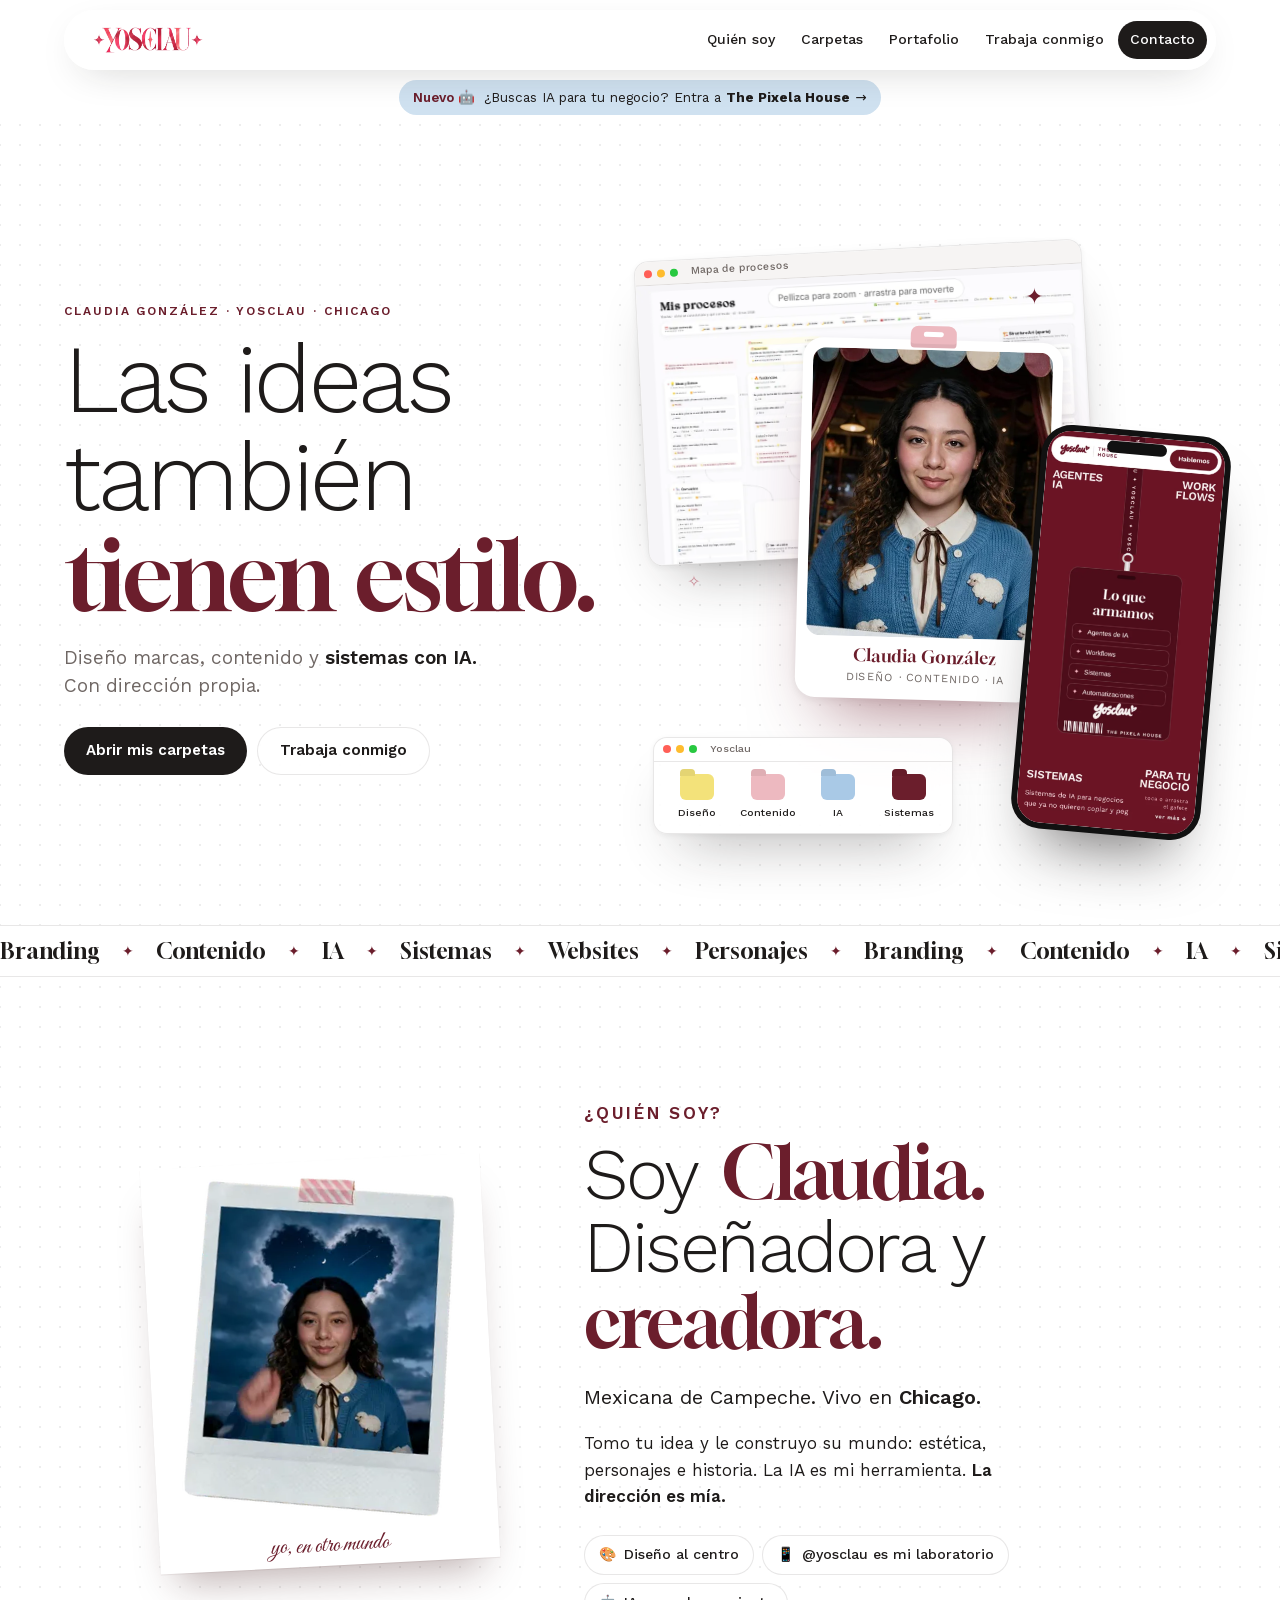
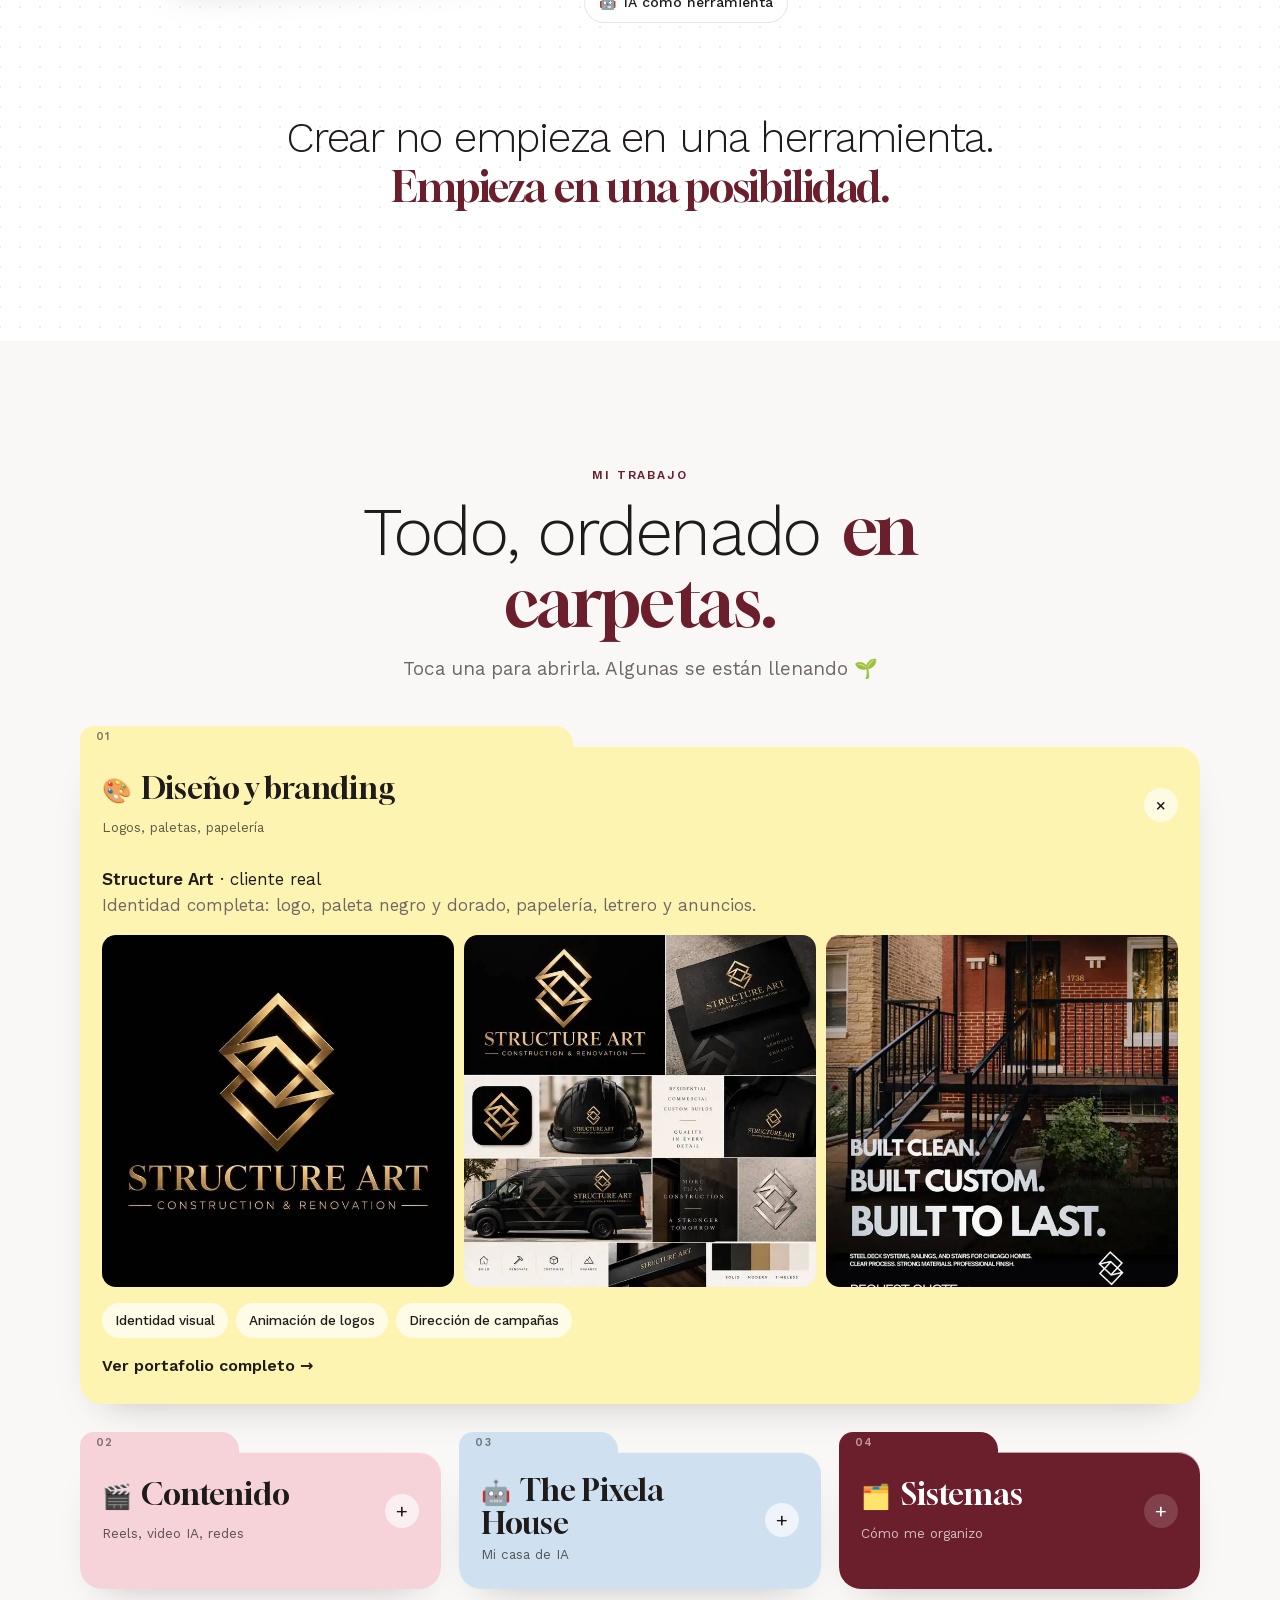
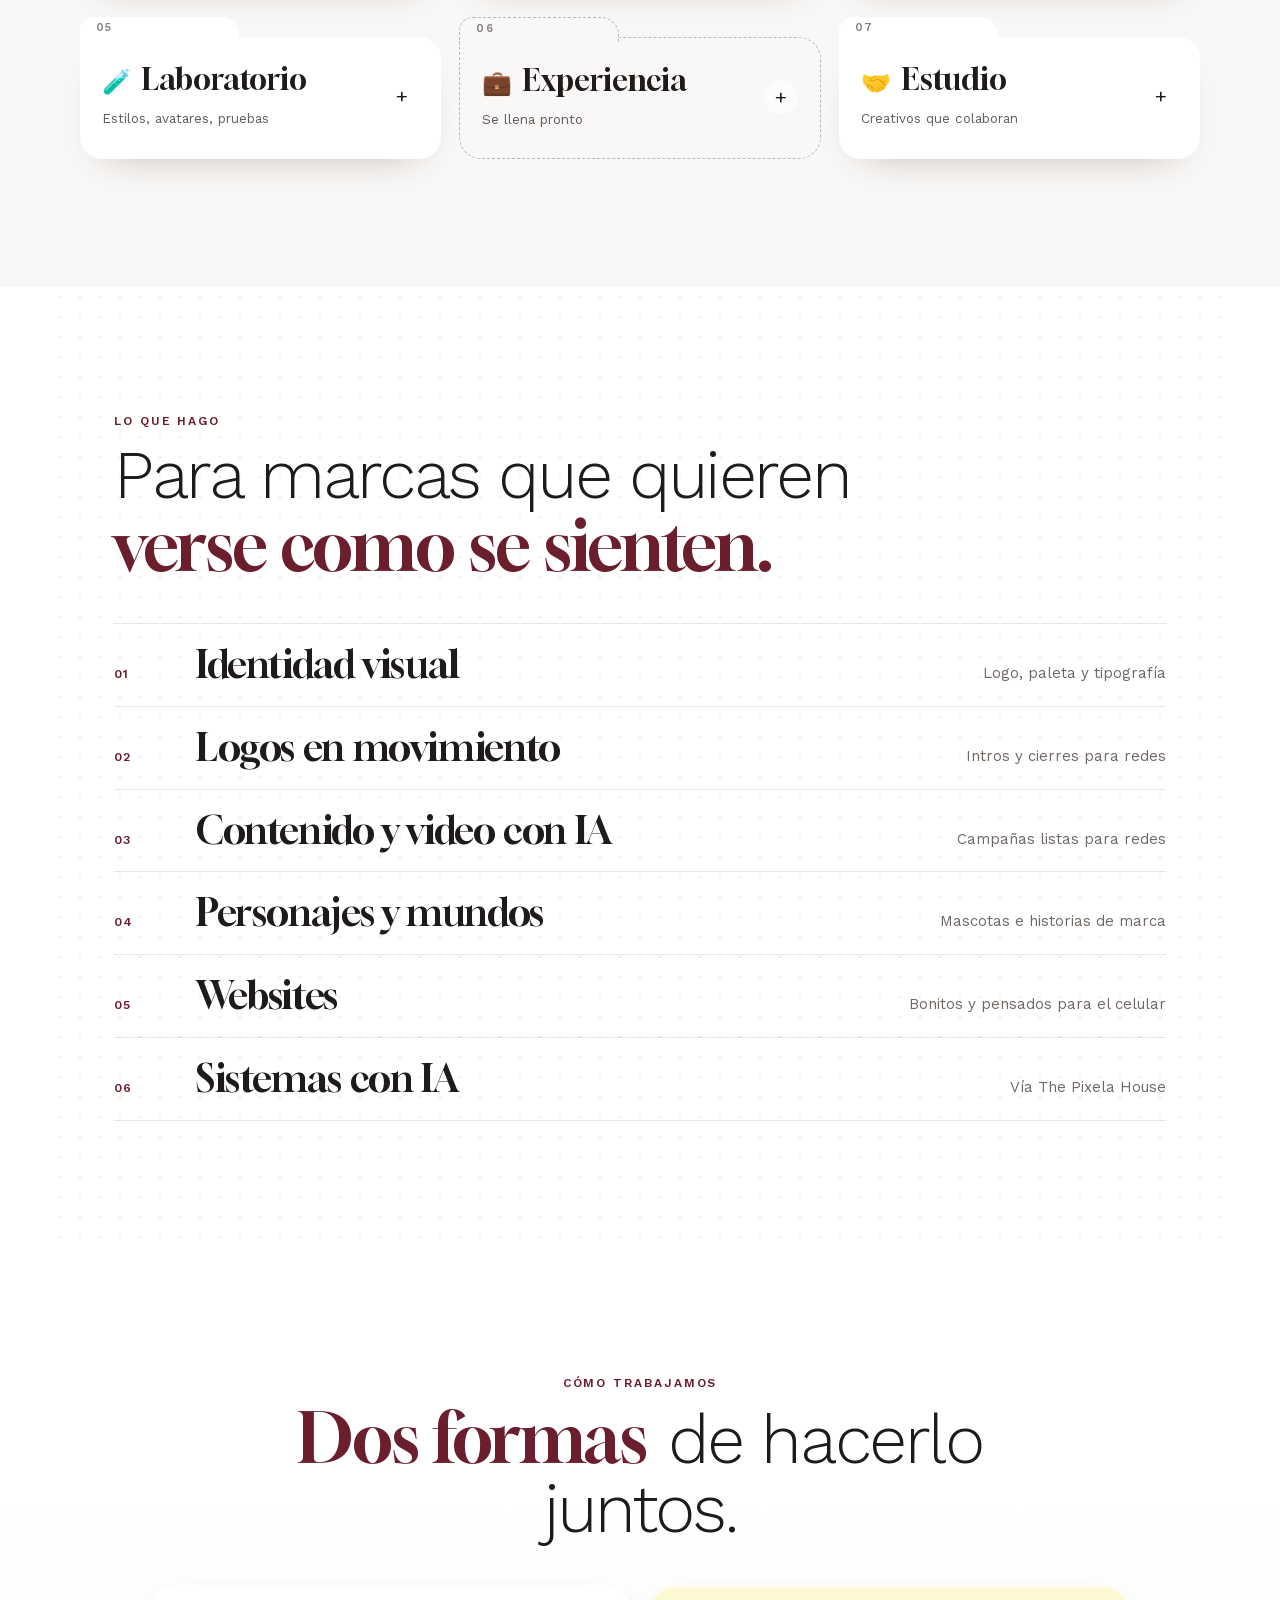
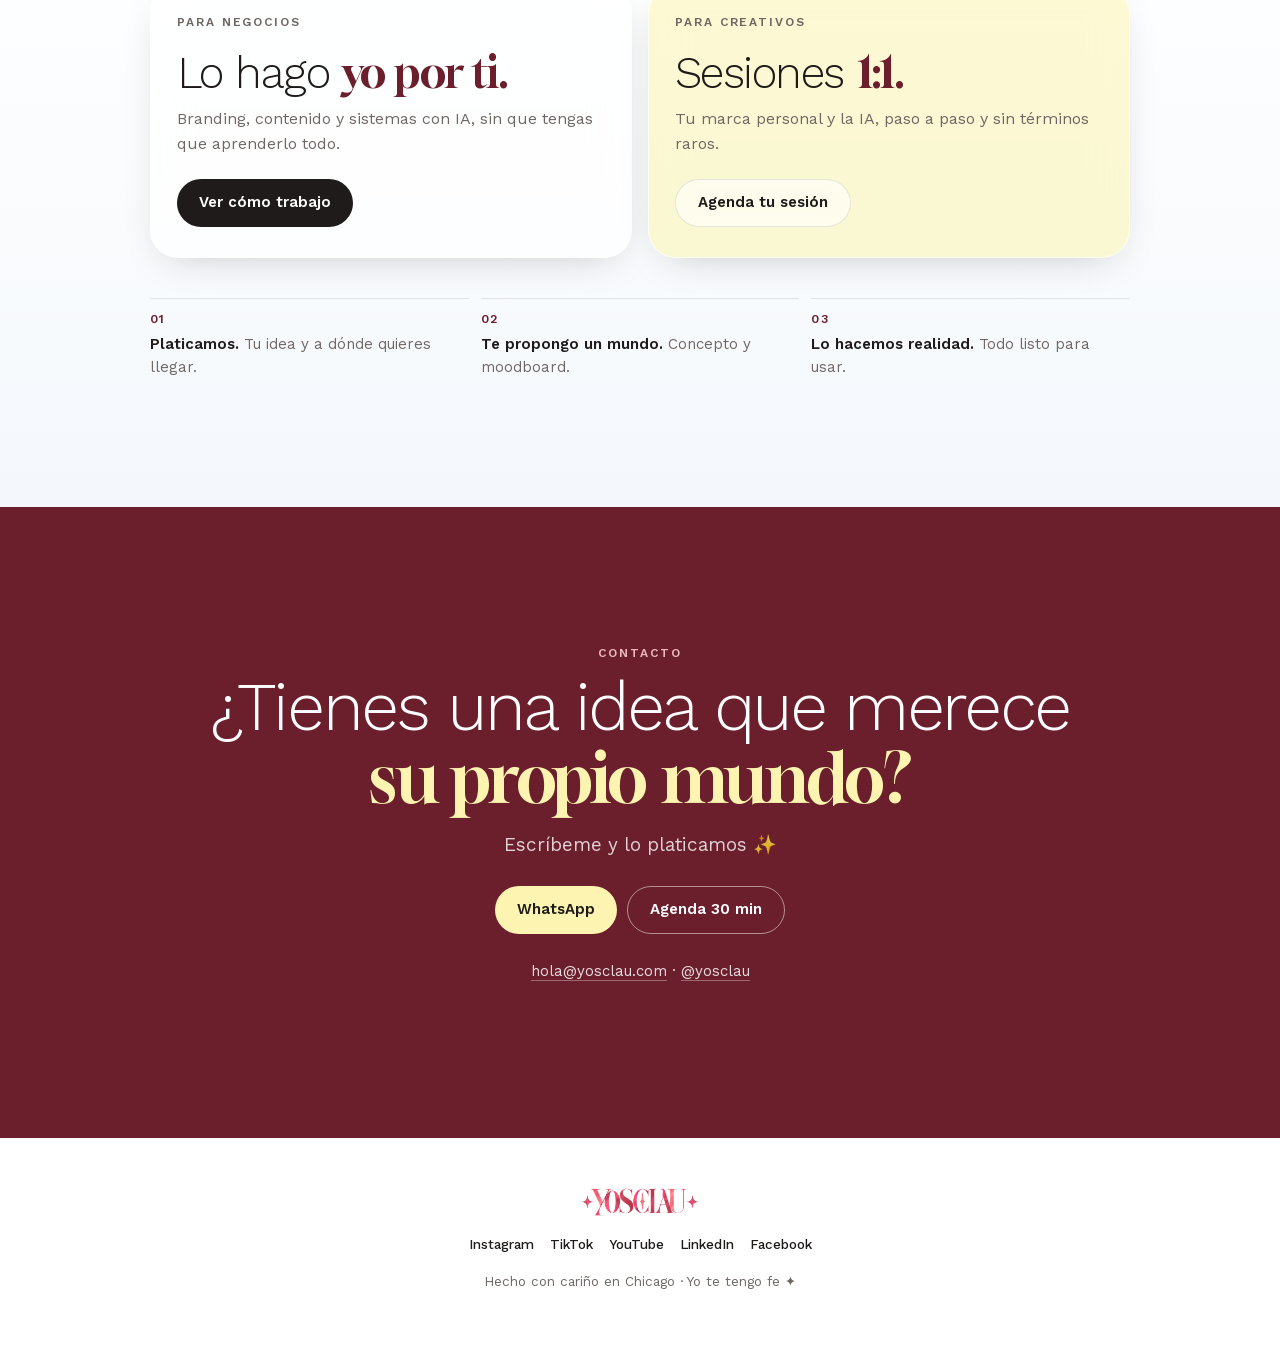
==== commit 8c747ae1: "v2 oficial: carpetas (9 nov 2026) La pagina principal ahora es la version de carpetas (yosclau-v5-ca" ====
--- a/index.html
+++ b/index.html
@@ -3,497 +3,282 @@
 <head>
 <meta charset="utf-8">
 <meta name="viewport" content="width=device-width, initial-scale=1, viewport-fit=cover">
-<title>Yosclau · Claudia González · Dirección creativa y diseño visual con IA</title>
-<meta name="description" content="Yosclau es Claudia González: dirección creativa, identidad visual, contenido y video con IA, personajes, mundos y websites para marcas. Portafolio creativo y contacto. Chicago.">
-<meta name="theme-color" content="#6b1e2c">
-<meta property="og:title" content="Yosclau · Claudia González · Dirección creativa y diseño visual con IA">
-<meta property="og:description" content="Ideas también tienen estilo. Identidad visual, contenido con IA, personajes, mundos y websites para marcas.">
+<title>Yosclau · Claudia González · Diseño, contenido y sistemas con IA</title>
+<meta name="description" content="Soy Claudia González (Yosclau): diseñadora y creadora de contenido. Mexicana de Campeche en Chicago. Branding, contenido y sistemas con IA, con dirección propia.">
+<meta name="theme-color" content="#ffffff">
+<meta property="og:title" content="Yosclau · Claudia González">
+<meta property="og:description" content="Diseño, contenido y sistemas con IA. Todo mi trabajo, en carpetas.">
 <meta property="og:type" content="website">
+<meta property="og:url" content="https://yosclau.com/">
 <meta property="og:image" content="https://yosclau.github.io/og.png?v=logo2">
 <meta property="og:image:width" content="1200">
 <meta property="og:image:height" content="630">
-<meta property="og:url" content="https://yosclau.github.io/">
-<meta name="twitter:card" content="summary_large_image">
-<meta name="twitter:image" content="https://yosclau.github.io/og.png?v=logo2">
+<link rel="canonical" href="https://yosclau.com/">
 <link rel="icon" href="favicon-32.png" sizes="32x32" type="image/png">
 <link rel="icon" href="favicon-64.png" sizes="64x64" type="image/png">
 <link rel="apple-touch-icon" href="apple-touch-icon.png">
-<link rel="preload" href="media/yosclau-logo.png" as="image">
-<link rel="preload" href="fonts/bodonimoda-normal.woff2" as="font" type="font/woff2" crossorigin>
-<link rel="stylesheet" href="styles.css">
+<link rel="preload" href="fonts/gloock-normal.woff2" as="font" type="font/woff2" crossorigin>
+<link rel="preload" href="fonts/worksans-normal.woff2" as="font" type="font/woff2" crossorigin>
+<link rel="stylesheet" href="carpetas.css?v=6">
 </head>
 <body>
-<a class="skip" href="#main">Saltar al contenido</a>
-
-<header class="topbar" id="top">
-  <a class="wordmark" href="#inicio" aria-label="Yosclau, inicio"><img src="media/yosclau-logo-sm.png" alt="Yosclau" width="600" height="141"></a>
-  <nav aria-label="Secciones">
-    <ul>
-      <li class="hide-sm"><a href="#sobre-mi">Quién soy</a></li>
-      <li><a href="#servicios">Servicios</a></li>
-      <li><a href="portafolio.html">Portafolio</a></li>
-      <li class="hide-sm"><a href="#estudio">Estudio</a></li>
-      <li><a class="pill" href="#contacto">Contacto</a></li>
-    </ul>
-  </nav>
+<a class="skip" href="#contenido">Saltar al contenido</a>
+
+<header class="bar" id="top">
+  <div class="bar-in glass">
+    <a class="logo" href="#top" aria-label="Yosclau, inicio"><img src="media/brand/logo-yosclau-sm.webp" width="420" height="99" alt="Yosclau"></a>
+    <nav aria-label="Secciones">
+      <ul>
+        <li class="hide-sm"><a href="#quien-soy">Quién soy</a></li>
+        <li class="hide-sm"><a href="#carpetas">Carpetas</a></li>
+        <li class="hide-sm"><a href="portafolio.html">Portafolio</a></li>
+        <li><a href="vender.html">Trabaja conmigo</a></li>
+        <li><a class="pill" href="#contacto">Contacto</a></li>
+      </ul>
+    </nav>
+  </div>
 </header>
 
-<main id="main">
-<!-- ============ HERO · papel + collage ============ -->
-<section class="hero paper" id="inicio" aria-labelledby="hero-title">
+<section class="ph-strip" aria-label="The Pixela House">
+  <p><span class="tag">Nuevo 🤖</span> ¿Buscas IA para tu negocio? <a href="https://thepixelahouse-gafete.sites.tab.bot/">Entra a <b>The Pixela House</b> →</a></p>
+</section>
+
+<main id="contenido">
+
+<!-- 1 · HERO -->
+<section class="hero dots" aria-labelledby="h-hero">
   <div class="hero-text">
-    <p class="kicker">Claudia González · Creative Director · Chicago</p>
-    <h1 id="hero-title" class="display logo-display"><img src="media/yosclau-logo.png" alt="Yosclau" width="1600" height="376" decoding="async" fetchpriority="high"></h1>
-    <p class="script tagline">Ideas también tienen estilo <span aria-hidden="true">✦</span></p>
-    <p class="positioning">Dirección creativa y diseño visual con IA</p>
-    <p class="lede">Le doy a las marcas identidad, personajes y mundos visuales con historia. Diseño, storytelling y herramientas de IA, siempre con dirección propia.</p>
-    <p class="en" lang="en">Visual storyteller · creative direction &amp; AI visual design for brands.</p>
+    <p class="eyebrow">Claudia González · Yosclau · Chicago</p>
+    <h1 id="h-hero"><span class="lt">Las ideas también</span> <b>tienen estilo.</b></h1>
+    <p class="sub">Diseño marcas, contenido y <b>sistemas con IA.</b><br>Con dirección propia.</p>
     <div class="ctas">
-      <a class="btn btn-solid" href="#servicios">Ver servicios</a>
-      <a class="btn btn-line" href="#trabajo">Ver portafolio</a>
-    </div>
-    <p class="hero-ig"><a href="https://www.instagram.com/yosclau/" rel="noopener" target="_blank">@yosclau</a> en Instagram</p>
-  </div>
-
-  <div class="hero-collage" aria-label="Collage de trabajo">
-    <div class="torn-blue" aria-hidden="true"></div>
-    <img class="brand-accent acc-hero" src="media/brand/estrella.png" width="200" height="220" alt="" aria-hidden="true">
-    <figure class="polaroid p-main">
-      <span class="tape tape-a" aria-hidden="true"></span>
-      <video class="vid" autoplay muted loop playsinline preload="metadata" poster="m/campana-naranja-poster.webp" aria-label="Spec ad conceptual: una mujer camina por un pasillo naranja con un accesorio joya para teléfono">
-        <source src="m/campana-naranja.mp4" type="video/mp4">
-      </video>
-      <figcaption class="script">spec ad · video IA</figcaption>
+      <a class="btn btn-ink" href="#carpetas">Abrir mis carpetas</a>
+      <a class="btn btn-glass" href="vender.html">Trabaja conmigo</a>
+    </div>
+  </div>
+
+  <div class="stage" aria-label="Mi foto rodeada de mis proyectos: mapa de procesos, The Pixela House y mis carpetas">
+    <div class="win laptop">
+      <div class="win-top"><i></i><i></i><i></i><span>Mapa de procesos</span></div>
+      <img src="media/hero/mapa-procesos.webp" width="900" height="561" alt="Captura de mi mapa de procesos" decoding="async">
+    </div>
+
+    <figure class="gafete">
+      <span class="clip" aria-hidden="true"></span>
+      <picture>
+        <source type="image/webp" srcset="media/foto/claudia-gafete-400.webp 400w, media/foto/claudia-gafete-534.webp 534w" sizes="(min-width: 900px) 260px, 46vw">
+        <img src="media/foto/claudia-gafete-534.jpg" width="534" height="641" alt="Claudia González, Yosclau" decoding="async">
+      </picture>
+      <figcaption><b>Claudia González</b><span>Diseño · Contenido · IA</span></figcaption>
     </figure>
-    <figure class="polaroid p-side">
-      <span class="tape tape-b" aria-hidden="true"></span>
-      <img src="m/yo-perla.webp" width="640" height="800" alt="Autorretrato ilustrado de Claudia con aretes de perla, de la serie Yo en otros mundos">
-      <figcaption class="script">yo, en otro mundo</figcaption>
+
+    <div class="phone">
+      <div class="phone-in"><img src="media/hero/pixelahouse-movil.webp" width="540" height="1168" alt="Captura de The Pixela House en el celular" decoding="async"></div>
+    </div>
+
+    <div class="win finder glass" aria-hidden="true">
+      <div class="win-top"><i></i><i></i><i></i><span>Yosclau</span></div>
+      <ul>
+        <li><span class="fi f-butter"></span>Diseño</li>
+        <li><span class="fi f-rosa"></span>Contenido</li>
+        <li><span class="fi f-icy"></span>IA</li>
+        <li><span class="fi f-vino"></span>Sistemas</li>
+      </ul>
+    </div>
+    <span class="spark s1" aria-hidden="true">✦</span><span class="spark s2" aria-hidden="true">✧</span>
+  </div>
+</section>
+
+<div class="ticker" aria-hidden="true"><div class="ticker-track">
+  <span>Branding</span><i>✦</i><span>Contenido</span><i>✦</i><span>IA</span><i>✦</i><span>Sistemas</span><i>✦</i><span>Websites</span><i>✦</i><span>Personajes</span><i>✦</i>
+  <span>Branding</span><i>✦</i><span>Contenido</span><i>✦</i><span>IA</span><i>✦</i><span>Sistemas</span><i>✦</i><span>Websites</span><i>✦</i><span>Personajes</span><i>✦</i>
+</div></div>
+
+<!-- 2 · QUIÉN SOY -->
+<section class="about dots" id="quien-soy" aria-labelledby="h-about">
+  <div class="about-grid">
+    <figure class="polaroid">
+      <picture>
+        <source media="(min-width: 900px)" srcset="https://yosclau.github.io/v3/tm/polaroid-circo.webp?v=3t" type="image/webp" width="560" height="615">
+        <img src="https://yosclau.github.io/v3/tm/polaroid-corazon-m.webp?v=3u" width="360" height="395" alt="Animación: Claudia en una polaroid; saluda y señala hacia arriba" loading="lazy" decoding="async">
+      </picture>
+      <figcaption>yo, en otro mundo</figcaption>
     </figure>
-    <ul class="swatches" aria-label="Paleta">
-      <li style="--c:#6b1e2c">burgundy</li>
-      <li style="--c:#bcd8ea">cielo</li>
-      <li style="--c:#b3263a">cereza</li>
-      <li style="--c:#edb9c0">rosa</li>
-      <li style="--c:#7e9a6b">verde</li>
-      <li style="--c:#f1d98a">mantequilla</li>
-    </ul>
-    <p class="note script" aria-hidden="true">↖ hecho con IA,<br>dirigido por mí</p>
-    <span class="spark s1" aria-hidden="true">✦</span><span class="spark s2" aria-hidden="true">✧</span><span class="spark s3" aria-hidden="true">✦</span>
-  </div>
-</section>
-
-<div class="marquee" aria-hidden="true">
-  <div class="marquee-track">
-    <span>idea</span><i>✦</i><span>mundo</span><i>✦</i><span>historia</span><i>✦</i><span>sistema</span><i>✦</i><span>pieza</span><i>✦</i><span>idea</span><i>✦</i><span>mundo</span><i>✦</i><span>historia</span><i>✦</i><span>sistema</span><i>✦</i><span>pieza</span><i>✦</i>
-  </div>
-</div>
-
-<!-- ============ QUIÉN SOY ============ -->
-<section class="about paper" id="sobre-mi" aria-labelledby="about-title">
-  <figure class="polaroid portrait-slot">
-    <span class="tape tape-a" aria-hidden="true"></span>
-    <img src="m/yo-margaritas.webp" width="640" height="800" loading="lazy" alt="Autorretrato ilustrado de Claudia con cárdigan de margaritas">
-    <figcaption class="script">Clau, Chicago</figcaption>
-    <img class="brand-accent acc-about" src="media/brand/corazon.png" width="220" height="209" alt="" aria-hidden="true">
-  </figure>
-  <div class="about-text">
-    <p class="eyebrow">Quién soy</p>
-    <h2 id="about-title" class="h2">Hola, soy <em>Claudia</em></h2>
-    <p>Soy mexicana, vivo en Chicago y soy creativa visual. Hago dirección creativa y diseño con IA: tomo una idea y le construyo un mundo, con su estética, sus personajes y su historia.</p>
-    <p>Estudio diseño y también soy creadora de contenido. Mi marca personal, <a href="https://www.instagram.com/yosclau/" target="_blank" rel="noopener">@yosclau</a>, es mi laboratorio: ahí pruebo, aprendo y comparto lo que hago.</p>
-    <p>Me mueve mezclar disciplinas (diseño, arte, storytelling, fotografía y tecnología) y convertirlas en algo que se sienta tuyo.</p>
-    <p class="fe-text">Tengo fe en la gente. Y tengo fe en que podemos usar la IA para construir algo mejor, no algo peor. Depende de nosotros, y yo elijo creer.</p>
-    <blockquote class="pull">“Mi identidad no vive en una sola estética; vive en cómo combino color, naturaleza, narrativa, objetos y contraste.”</blockquote>
-    <ul class="chips" aria-label="Intereses">
-      <li>Dirección de arte</li><li>Branding</li><li>Editorial</li><li>Fotografía</li><li>Video</li><li>Tipografía</li><li>3D</li><li>IA</li><li>Surrealismo</li><li>Cine</li><li>Ilustración</li><li>Libros infantiles</li><li>Naturaleza</li>
-    </ul>
-    <p class="robinsons"><span class="script">keep moving forward</span> Experimentar, equivocarme y seguir.</p>
-  </div>
-</section>
-<!-- ============ SERVICIOS ============ -->
-<section class="services" id="servicios" aria-labelledby="srv-title">
-  <header class="section-head">
-    <p class="eyebrow">Servicios</p>
-    <h2 id="srv-title" class="h2">Lo que puedo <em>crear contigo</em></h2>
-    <p class="section-sub">Para marcas, emprendedores y creadores que quieren verse como se sienten.</p>
-    <img class="brand-accent acc-srv" src="media/brand/destellos.png" width="220" height="203" alt="" aria-hidden="true">
-  </header>
-  <ol class="srv-grid">
-    <li class="srv"><span class="srv-num" aria-hidden="true">01</span><h3>Identidad visual de marca</h3><p>Logos, elementos gráficos, paletas y tipografía para que tu marca se reconozca a primera vista.</p><ul class="srv-tags" aria-label="Incluye"><li>Logo</li><li>Paleta</li><li>Elementos de marca</li></ul></li>
-    <li class="srv"><span class="srv-num" aria-hidden="true">02</span><h3>Animación de logos</h3><p>Tu logo en movimiento: intros, cierres de video y detalles que le dan vida en redes.</p><ul class="srv-tags" aria-label="Incluye"><li>Motion</li><li>Reels</li><li>Intro / outro</li></ul></li>
-    <li class="srv"><span class="srv-num" aria-hidden="true">03</span><h3>Contenido visual y video con IA</h3><p>Imágenes, campañas y videos creados con IA y dirigidos con criterio, listos para redes y anuncios.</p><ul class="srv-tags" aria-label="Incluye"><li>Video IA</li><li>Imagen de campaña</li><li>Reels</li></ul></li>
-    <li class="srv"><span class="srv-num" aria-hidden="true">04</span><h3>Personajes y mundos ilustrados para marcas</h3><p>Mascotas, personajes y universos visuales para que tu marca tenga historia y personalidad propia.</p><ul class="srv-tags" aria-label="Incluye"><li>Personajes</li><li>Mascota de marca</li><li>Storytelling</li></ul></li>
-    <li class="srv"><span class="srv-num" aria-hidden="true">05</span><h3>Websites</h3><p>Sitios web con tu identidad visual: claros, bonitos y pensados para verse bien en el celular.</p><ul class="srv-tags" aria-label="Incluye"><li>Portafolio</li><li>Landing page</li><li>Mobile first</li></ul></li>
-    <li class="srv"><span class="srv-num" aria-hidden="true">06</span><h3>Dirección creativa de campañas</h3><p>Del concepto a la pieza final: idea, moodboard, estética y guía visual para que toda la campaña hable igual.</p><ul class="srv-tags" aria-label="Incluye"><li>Concepto</li><li>Moodboard</li><li>Art direction</li></ul></li>
+    <div class="about-text">
+      <p class="label">¿Quién soy?</p>
+      <h2 id="h-about"><span class="lt">Soy</span> <b>Claudia.</b><br><span class="lt">Diseñadora y</span> <b>creadora.</b></h2>
+      <p class="lead">Mexicana de Campeche. Vivo en <b>Chicago.</b></p>
+      <p>Tomo tu idea y le construyo su mundo: estética, personajes e historia. La IA es mi herramienta. <b>La dirección es mía.</b></p>
+      <ul class="facts">
+        <li><span>🎨</span>Diseño al centro</li>
+        <li><span>📱</span>@yosclau es mi laboratorio</li>
+        <li><span>🤖</span>IA como herramienta</li>
+      </ul>
+    </div>
+  </div>
+  <blockquote class="quote"><p>Crear no empieza en una herramienta.<br><b>Empieza en una posibilidad.</b></p></blockquote>
+</section>
+
+<!-- 3 · CARPETAS -->
+<section class="folders" id="carpetas" aria-labelledby="h-folders">
+  <div class="sec-head">
+    <p class="label">Mi trabajo</p>
+    <h2 id="h-folders"><span class="lt">Todo, ordenado</span> <b>en carpetas.</b></h2>
+    <p class="sub">Toca una para abrirla. Algunas se están llenando 🌱</p>
+  </div>
+
+  <div class="desk">
+    <details class="folder c-butter" open>
+      <summary><span class="tab">01</span><span class="f-name"><span class="emo">🎨</span> Diseño y branding</span><span class="f-meta">Logos, paletas, papelería</span></summary>
+      <div class="f-body">
+        <div class="file-head"><p><b>Structure Art</b> · cliente real</p><p class="muted">Identidad completa: logo, paleta negro y dorado, papelería, letrero y anuncios.</p></div>
+        <div class="thumbs t3">
+          <img src="https://yosclau.github.io/m/structure-01.webp" alt="Logotipo dorado de Structure Art sobre negro" loading="lazy" decoding="async">
+          <img src="https://yosclau.github.io/m/structure-02.webp" alt="Mockup de papelería de Structure Art" loading="lazy" decoding="async">
+          <img src="https://yosclau.github.io/m/structure-05.webp" alt="Anuncio de Structure Art para redes" loading="lazy" decoding="async">
+        </div>
+        <ul class="chips"><li>Identidad visual</li><li>Animación de logos</li><li>Dirección de campañas</li></ul>
+        <a class="more" href="portafolio.html">Ver portafolio completo →</a>
+      </div>
+    </details>
+
+    <details class="folder c-rosa">
+      <summary><span class="tab">02</span><span class="f-name"><span class="emo">🎬</span> Contenido</span><span class="f-meta">Reels, video IA, redes</span></summary>
+      <div class="f-body">
+        <div class="file-head"><p><b>@yosclau</b> · mi laboratorio</p><p class="muted">Tips de IA, diseño y creatividad. Explicado como amiga.</p></div>
+        <div class="thumbs t3">
+          <img src="https://yosclau.github.io/m/campana-naranja-poster.webp" alt="Campaña Naranja, video IA conceptual" loading="lazy" decoding="async">
+          <img src="https://yosclau.github.io/m/yo-perla.webp" alt="Claudia con aretes de perla, retrato editorial" loading="lazy" decoding="async">
+          <img src="https://yosclau.github.io/m/yo-jardin.webp" alt="Claudia en un jardín al atardecer" loading="lazy" decoding="async">
+        </div>
+        <ul class="chips"><li><a href="https://instagram.com/yosclau">Instagram</a></li><li><a href="https://www.tiktok.com/@yosclau">TikTok</a></li><li><a href="https://www.youtube.com/@yosclau">YouTube</a></li></ul>
+        <p class="soon">📁 Colaboraciones y resultados · <b>se llena pronto</b></p>
+      </div>
+    </details>
+
+    <details class="folder c-icy">
+      <summary><span class="tab">03</span><span class="f-name"><span class="emo">🤖</span> The Pixela House</span><span class="f-meta">Mi casa de IA</span></summary>
+      <div class="f-body">
+        <div class="file-head"><p><b>Agentes, workflows y sistemas</b> para negocios.</p><p class="muted">Una sub casa de Yosclau, dedicada a la IA.</p></div>
+        <div class="thumbs t1"><img src="media/hero/pixelahouse.webp" width="1200" height="750" alt="Captura de The Pixela House" loading="lazy" decoding="async"></div>
+        <a class="more" href="https://thepixelahouse-gafete.sites.tab.bot/">Entrar a The Pixela House →</a>
+      </div>
+    </details>
+
+    <details class="folder c-vino">
+      <summary><span class="tab">04</span><span class="f-name"><span class="emo">🗂️</span> Sistemas</span><span class="f-meta">Cómo me organizo</span></summary>
+      <div class="f-body">
+        <div class="file-head"><p><b>Mi mapa de procesos</b> y mi tablero <b>¿Cómo voy?</b></p><p class="muted">Así ordeno ideas, pendientes y proyectos.</p></div>
+        <div class="thumbs t1"><img src="media/hero/mapa-procesos.webp" width="900" height="561" alt="Captura de mi mapa de procesos" loading="lazy" decoding="async"></div>
+        <p class="soon">📁 Sistemas para clientes · <b>se llena pronto</b></p>
+      </div>
+    </details>
+
+    <details class="folder c-white">
+      <summary><span class="tab">05</span><span class="f-name"><span class="emo">🧪</span> Laboratorio</span><span class="f-meta">Estilos, avatares, pruebas</span></summary>
+      <div class="f-body">
+        <div class="file-head"><p><b>Más de 100 pósters</b> de estilos y avatares 3D.</p><p class="muted">Aquí pruebo antes de llevarlo a una marca.</p></div>
+        <div class="thumbs t4">
+          <img src="https://yosclau.github.io/m/estilo-02.webp" alt="Póster en estilo Art déco" loading="lazy" decoding="async">
+          <img src="https://yosclau.github.io/m/estilo-01.webp" alt="Póster en estilo Retro 70s" loading="lazy" decoding="async">
+          <img src="https://yosclau.github.io/m/avatar-01.webp" alt="Avatar 3D de Claudia con gafas rojas" loading="lazy" decoding="async">
+          <img src="https://yosclau.github.io/m/avatar-08.webp" alt="Avatar 3D de perrito con gafas" loading="lazy" decoding="async">
+        </div>
+        <ul class="chips"><li>En prueba: Adobe + ChatGPT / Claude</li></ul>
+      </div>
+    </details>
+
+    <details class="folder c-empty">
+      <summary><span class="tab">06</span><span class="f-name"><span class="emo">💼</span> Experiencia</span><span class="f-meta">Se llena pronto</span></summary>
+      <div class="f-body">
+        <ul class="slots">
+          <li><b>Proyecto con cliente</b><span>Se llena pronto</span></li>
+          <li><b>Colaboración con marca</b><span>Se llena pronto</span></li>
+          <li><b>Reseña de cliente</b><span>Se llena pronto</span></li>
+        </ul>
+        <p class="muted">¿Trabajamos juntos? Tu proyecto puede ser el primero de esta carpeta.</p>
+      </div>
+    </details>
+
+    <details class="folder c-white">
+      <summary><span class="tab">07</span><span class="f-name"><span class="emo">🤝</span> Estudio</span><span class="f-meta">Creativos que colaboran</span></summary>
+      <div class="f-body">
+        <ul class="team">
+          <li><b>Claudia (Yosclau)</b><span>Dirección creativa · diseño con IA</span></li>
+          <li><b>Romel Durán</b><span>Estrategia · ads · marketing</span><a href="https://romelduran.sites.tab.bot/">Ver su sitio →</a></li>
+          <li><b>Erik Flores</b><span>Diseño gráfico · marca · papelería</span><a href="https://erikflores.sites.tab.bot/">Ver su sitio →</a></li>
+        </ul>
+      </div>
+    </details>
+  </div>
+</section>
+
+<!-- 4 · LO QUE HAGO -->
+<section class="services dots" id="servicios" aria-labelledby="h-serv">
+  <div class="sec-head left">
+    <p class="label">Lo que hago</p>
+    <h2 id="h-serv"><span class="lt">Para marcas que quieren</span> <b>verse como se sienten.</b></h2>
+  </div>
+  <ol class="svc">
+    <li><span class="n">01</span><b>Identidad visual</b><span class="d">Logo, paleta y tipografía</span></li>
+    <li><span class="n">02</span><b>Logos en movimiento</b><span class="d">Intros y cierres para redes</span></li>
+    <li><span class="n">03</span><b>Contenido y video con IA</b><span class="d">Campañas listas para redes</span></li>
+    <li><span class="n">04</span><b>Personajes y mundos</b><span class="d">Mascotas e historias de marca</span></li>
+    <li><span class="n">05</span><b>Websites</b><span class="d">Bonitos y pensados para el celular</span></li>
+    <li><span class="n">06</span><b>Sistemas con IA</b><span class="d">Vía The Pixela House</span></li>
   </ol>
-  <p class="capab">Art direction · Creative concepting · Visual storytelling · Branding · AI-assisted creative development · Creative content</p>
-</section>
-
-<!-- ============ DOS FORMAS DE TRABAJAR JUNTOS ============ -->
-<section class="formas paper" id="formas" aria-labelledby="formas-title">
-  <header class="section-head">
-    <p class="eyebrow">Cómo trabajo contigo</p>
-    <h2 id="formas-title" class="h2">Dos formas de <em>trabajar juntos</em></h2>
-  </header>
-  <div class="offer-grid">
-    <article class="offer offer-vino">
-      <p class="offer-for">Para negocios</p>
-      <h3>Lo hago yo <em>por ti</em></h3>
-      <p>Branding, rebranding, contenido y sistemas con IA para que tu marca se vea como se siente, sin que tengas que meterte a aprenderlo todo.</p>
-      <a class="btn btn-cream" href="#contacto">Cotiza tu proyecto</a>
+</section>
+
+<!-- 5 · CÓMO TRABAJAMOS -->
+<section class="ways" aria-labelledby="h-ways">
+  <div class="sec-head">
+    <p class="label">Cómo trabajamos</p>
+    <h2 id="h-ways"><b>Dos formas</b> <span class="lt">de hacerlo juntos.</span></h2>
+  </div>
+  <div class="ways-grid">
+    <article class="way glass">
+      <p class="k">Para negocios</p>
+      <h3><span class="lt">Lo hago</span> <b>yo por ti.</b></h3>
+      <p>Branding, contenido y sistemas con IA, sin que tengas que aprenderlo todo.</p>
+      <a class="btn btn-ink" href="vender.html">Ver cómo trabajo</a>
     </article>
-    <article class="offer offer-crema">
-      <p class="offer-for">Para creativos y freelancers</p>
-      <h3>Sesiones <em>1:1</em></h3>
-      <p>Te guío para armar tu marca personal y perderle el miedo a la IA. Te enseño lo que a mí me funciona, paso a paso y sin términos raros.</p>
-      <a class="btn btn-solid" href="https://calendly.com/yosclauuu/30min" target="_blank" rel="noopener">Agenda tu sesión</a>
+    <article class="way glass alt">
+      <p class="k">Para creativos</p>
+      <h3><span class="lt">Sesiones</span> <b>1:1.</b></h3>
+      <p>Tu marca personal y la IA, paso a paso y sin términos raros.</p>
+      <a class="btn btn-glass" href="https://calendly.com/yosclauuu/30min">Agenda tu sesión</a>
     </article>
   </div>
-  <div class="asi">
-    <h3 class="asi-title">Así <em>trabajamos</em></h3>
-    <ol class="asi-steps">
-      <li><span class="asi-n">01</span><div><b>Platicamos.</b> Me cuentas tu idea, tu marca y a dónde quieres llegar.</div></li>
-      <li><span class="asi-n">02</span><div><b>Te propongo un mundo.</b> Concepto, moodboard y dirección visual para que veas hacia dónde vamos antes de empezar.</div></li>
-      <li><span class="asi-n">03</span><div><b>Lo hacemos realidad.</b> Diseño, produzco y te entrego todo listo para usar.</div></li>
-    </ol>
-  </div>
-</section>
-
-<!-- ============ PORTAFOLIO CREATIVO · tiles visuales ============ -->
-<nav class="hub paper" id="portafolio" aria-labelledby="pf-title">
-  <header class="pf-head">
-    <p class="eyebrow">Portafolio creativo</p>
-    <h2 id="pf-title" class="h2">Mundos que <em>he creado</em></h2>
-    <p class="section-sub">Proyectos, series y experimentos. Un archivo vivo que sigue creciendo.</p>
-  </header>
-  <ul class="hub-grid">
-    <li class="tile tile-wide t-night">
-      <a href="#p-yo"><img src="m/yo-marioneta-escena.webp" width="640" height="800" alt="" loading="lazy">
-        <span class="tile-text"><b>Yo en otros mundos</b><small>autorretratos ilustrados</small></span><span class="arrow" aria-hidden="true">→</span></a>
-      <span class="sticker st-heart" aria-hidden="true">♥</span>
-    </li>
-    <li class="tile t-sun">
-      <a href="#trabajo"><img src="m/campana-naranja-poster.webp" width="480" height="848" alt="" loading="lazy">
-        <span class="tile-text"><b>Destacados</b><small>5 proyectos</small></span><span class="arrow" aria-hidden="true">→</span></a>
-    </li>
-    <li class="tile t-circus">
-      <a href="portafolio.html#playground"><img src="m/reel-pov-conejo.webp" width="440" height="692" alt="" loading="lazy">
-        <span class="tile-text"><b>Playground</b><small>reels y experimentos</small></span><span class="arrow" aria-hidden="true">→</span></a>
-      <span class="sticker st-flower" aria-hidden="true">✿</span>
-    </li>
-    <li class="tile tile-wide t-ice">
-      <a href="#proceso"><span class="tile-moon" aria-hidden="true">☾</span>
-        <span class="tile-text"><b>Cómo trabajo</b><small>constantes · proceso · IA con criterio</small></span><span class="arrow" aria-hidden="true">→</span></a>
-    </li>
-    <li class="tile t-garden">
-      <a href="portafolio.html#mapa-visual"><img src="m/mapa-01-portada.webp" width="640" height="904" alt="" loading="lazy">
-        <span class="tile-text"><b>Mapa visual</b><small>mi brand book</small></span><span class="arrow" aria-hidden="true">→</span></a>
-    </li>
-    <li class="tile t-rosa">
-      <a href="portafolio.html"><img src="m/cielo-02.webp" width="1000" height="1500" alt="" loading="lazy">
-        <span class="tile-text"><b>Portafolio completo</b><small>todo mi archivo, por categoría</small></span><span class="arrow" aria-hidden="true">→</span></a>
-      <span class="sticker st-star" aria-hidden="true">✦</span>
-    </li>
+  <ol class="steps">
+    <li><span>01</span><b>Platicamos.</b> Tu idea y a dónde quieres llegar.</li>
+    <li><span>02</span><b>Te propongo un mundo.</b> Concepto y moodboard.</li>
+    <li><span>03</span><b>Lo hacemos realidad.</b> Todo listo para usar.</li>
+  </ol>
+</section>
+
+<!-- 6 · CONTACTO -->
+<section class="contact" id="contacto" aria-labelledby="h-contact">
+  <p class="label">Contacto</p>
+  <h2 id="h-contact"><span class="lt">¿Tienes una idea que merece</span> <b>su propio mundo?</b></h2>
+  <p class="sub">Escríbeme y lo platicamos ✨</p>
+  <div class="ctas center">
+    <a class="btn btn-butter" href="https://wa.me/14708409308?text=%C2%A1Hola%20Claudia%21%20Vi%20tu%20web%20y%20quiero%20cotizar%20un%20proyecto%20%F0%9F%98%8A">WhatsApp</a>
+    <a class="btn btn-line" href="https://calendly.com/yosclauuu/30min">Agenda 30 min</a>
+  </div>
+  <p class="direct"><a href="mailto:hola@yosclau.com?subject=Cotizaci%C3%B3n">hola@yosclau.com</a> · <a href="https://instagram.com/yosclau">@yosclau</a></p>
+</section>
+</main>
+
+<footer class="foot">
+  <img src="media/brand/logo-yosclau-sm.webp" width="420" height="99" alt="Yosclau" loading="lazy">
+  <ul>
+    <li><a href="https://instagram.com/yosclau">Instagram</a></li>
+    <li><a href="https://www.tiktok.com/@yosclau">TikTok</a></li>
+    <li><a href="https://www.youtube.com/@yosclau">YouTube</a></li>
+    <li><a href="https://www.linkedin.com/in/yosclau">LinkedIn</a></li>
+    <li><a href="https://www.facebook.com/yosclau">Facebook</a></li>
   </ul>
-</nav>
-
-<!-- ============ STATEMENT ============ -->
-<section class="statement paper" aria-label="Filosofía creativa">
-  <p class="eyebrow">Mi norte</p>
-  <ol class="norte">
-    <li><b>Idea</b><span>¿Qué quiero decir?</span></li>
-    <li><b>Mundo</b><span>¿Dónde vive?</span></li>
-    <li><b>Historia</b><span>¿Qué se siente?</span></li>
-    <li><b>Sistema</b><span>¿Cómo conecta?</span></li>
-    <li><b>Pieza</b><span>¿Cómo toma forma?</span></li>
-  </ol>
-  <blockquote class="big-quote">
-    <p>“No se trata solo de diseñar cosas bonitas. Se trata de convertir ideas en conceptos, sistemas y mundos con una voz propia.”</p>
-  </blockquote>
-  <p class="script under">crear no empieza en una herramienta, empieza en una posibilidad</p>
-</section>
-
-<!-- ============ PROYECTOS DESTACADOS ============ -->
-<section class="work" id="trabajo" aria-labelledby="work-title">
-  <header class="section-head">
-    <p class="eyebrow">Proyectos destacados</p>
-    <h2 id="work-title" class="h2">Cinco proyectos, <em>cinco mundos</em></h2>
-    <p class="section-sub">En cada proyecto separo qué decidí yo y qué generó la herramienta. La IA genera opciones; la dirección es mía.</p>
-  </header>
-  <article class="case wide mood-structure" id="p-structure" data-cat="clientes" aria-labelledby="h-p-structure">
-    <div class="case-body">
-      <p class="case-num">01</p>
-      <p class="case-tag">Cliente · Branding y anuncios</p>
-      <h3 id="h-p-structure" class="h3">Structure Art <em>Built</em></h3>
-      <dl class="story">
-        <div><dt>La idea</dt><dd>Una empresa de construcción y remodelación que necesitaba verse tan sólida como su trabajo: una marca que transmita calidad, orden y confianza.</dd></div>
-        <div><dt>Lo que hice</dt><dd>Dirigí la identidad visual: logo, paleta negro y dorado, papelería, letrero y anuncios para redes con mensajes cortos y directos.</dd></div>
-        <div><dt>Yo / IA</dt><dd class="yoia"><span><b>Yo</b> concepto · paleta · sistema visual · textos</span><span><b>IA</b> mockups y escenas</span></dd></div>
-        <div><dt>Resultado</dt><dd>Un sistema de marca completo para el cliente: logo, papelería, letrero y anuncios para redes.</dd></div>
-      </dl>
-      <p class="case-meta">Branding · Anuncios · Mockups</p>
-      <p class="hint script">desliza las piezas →</p>
-    </div>
-      <div class="book flexh" role="region" aria-label="Piezas de Structure Art Built" tabindex="0">
-      <a href="m/structure-01.webp" target="_blank" rel="noopener"><img loading="lazy" src="m/structure-01.webp" width="900" height="900" alt="Logotipo dorado de Structure Art sobre negro"></a>
-      <a href="m/structure-02.webp" target="_blank" rel="noopener"><img loading="lazy" src="m/structure-02.webp" width="900" height="900" alt="Mockup de papelería y tarjetas de Structure Art"></a>
-      <a href="m/structure-03.webp" target="_blank" rel="noopener"><img loading="lazy" src="m/structure-03.webp" width="900" height="900" alt="Logo de Structure Art en dorado sobre fondo texturizado"></a>
-      <a href="m/structure-04.webp" target="_blank" rel="noopener"><img loading="lazy" src="m/structure-04.webp" width="900" height="900" alt="Letrero de Structure Art en fachada"></a>
-      <a href="m/structure-05.webp" target="_blank" rel="noopener"><img loading="lazy" src="m/structure-05.webp" width="900" height="1125" alt="Anuncio: Built clean. Built custom. Built to last."></a>
-      <a href="m/structure-06.webp" target="_blank" rel="noopener"><img loading="lazy" src="m/structure-06.webp" width="900" height="1125" alt="Anuncio: Your backyard. Upgraded."></a>
-    </div>
-  </article>
-  <article class="case mood-sun flip" id="p-naranja" data-cat="video" aria-labelledby="h-p-naranja">
-    <div class="case-media portrait">
-      <span class="tape tape-c" aria-hidden="true"></span>
-      <video class="vid has-sound" muted loop playsinline preload="metadata" poster="m/campana-naranja-poster.webp" aria-label="Video: spec ad conceptual en un pasillo naranja">
-        <source src="m/campana-naranja.mp4" type="video/mp4">
-      </video>
-      <button class="sound" type="button" aria-pressed="false">Activar sonido</button>
-    </div>
-    <div class="case-body">
-      <p class="case-num">02</p>
-      <p class="case-tag">Video IA · Proyecto conceptual</p>
-      <h3 id="h-p-naranja" class="h3">Campaña <em>Naranja</em></h3>
-      <dl class="story">
-        <div><dt>La idea</dt><dd>Mezclar moda y tecnología en hora dorada: un anuncio para un accesorio-joya de teléfono que se sienta de campaña de lujo.</dd></div>
-        <div><dt>Lo que hice</dt><dd>Creé el concepto y el mundo visual (pasillo naranja, luz cálida, actitud de pasarela) y elegí las tomas finales.</dd></div>
-        <div><dt>Yo / IA</dt><dd class="yoia"><span><b>Yo</b> idea · mundo · selección</span><span><b>IA</b> generación de video (Higgsfield)</span></dd></div>
-        <div><dt>Resultado</dt><dd>Un spot vertical de 12 segundos para Reels y Stories. Es un spec ad: una propuesta mía, no comisionada.</dd></div>
-      </dl>
-      <p class="case-meta">Art direction · Video IA · Vertical 9:16 · 12 s</p>
-    </div>
-  </article>
-  <article class="case mood-night wide" id="p-yo" data-cat="personajes" aria-labelledby="h-p-yo">
-    <div class="case-body">
-      <p class="case-num">03</p>
-      <p class="case-tag">Personajes · Serie personal</p>
-      <h3 id="h-p-yo" class="h3">Yo en otros <em>mundos</em></h3>
-      <dl class="story">
-        <div><dt>La idea</dt><dd>Traducirme a distintos universos visuales, del arlequín de papel al barroco a la luz de las velas, sin dejar de ser yo.</dd></div>
-        <div><dt>Lo que hice</dt><dd>Elegí los mundos y las referencias, definí el estilo de cada retrato y seleccioné las versiones que sí se sentían como yo.</dd></div>
-        <div><dt>Yo / IA</dt><dd class="yoia"><span><b>Yo</b> mundos · referencias · selección</span><span><b>IA</b> ilustración (ChatGPT)</span></dd></div>
-        <div><dt>Resultado</dt><dd>Una serie de 7 retratos que hoy le pone cara a mi marca: la ves en todo este sitio.</dd></div>
-      </dl>
-      <p class="case-meta">Art direction · Ilustración con IA · 7 retratos · 4:5</p>
-      <p class="hint script">desliza la serie →</p>
-    </div>
-    <div class="book portraits" role="region" aria-label="Serie Yo en otros mundos" tabindex="0">
-      <a href="m/yo-marioneta-escena.webp" target="_blank" rel="noopener"><img loading="lazy" src="m/yo-marioneta-escena.webp" width="640" height="800" alt="Claudia como marioneta en un escenario nocturno con luna y estrellas"></a>
-      <a href="m/yo-perla.webp" target="_blank" rel="noopener"><img loading="lazy" src="m/yo-perla.webp" width="640" height="800" alt="Claudia con aretes de perla, retrato editorial"></a>
-      <a href="m/yo-arlequin.webp" target="_blank" rel="noopener"><img loading="lazy" src="m/yo-arlequin.webp" width="640" height="800" alt="Claudia como arlequín de papel, estilo vintage"></a>
-      <a href="m/yo-barroco.webp" target="_blank" rel="noopener"><img loading="lazy" src="m/yo-barroco.webp" width="640" height="800" alt="Claudia escribiendo una carta a la luz de las velas, estilo barroco"></a>
-      <a href="m/yo-jardin.webp" target="_blank" rel="noopener"><img loading="lazy" src="m/yo-jardin.webp" width="640" height="800" alt="Claudia en un jardín al atardecer"></a>
-      <a href="m/yo-margaritas.webp" target="_blank" rel="noopener"><img loading="lazy" src="m/yo-margaritas.webp" width="640" height="800" alt="Claudia con cárdigan de margaritas, estilo acogedor"></a>
-      <a href="m/yo-verano.webp" target="_blank" rel="noopener"><img loading="lazy" src="m/yo-verano.webp" width="640" height="800" alt="Claudia en estilo caricatura de verano"></a>
-    </div>
-  </article>
-  <article class="case avatares" id="p-sky" data-cat="personajes" aria-labelledby="h-p-sky">
-    <div class="case-body">
-      <p class="case-num">04</p>
-      <p class="case-tag">Personajes · Avatares 3D</p>
-      <h3 id="h-p-sky" class="h3">Sky <em>Club</em></h3>
-      <dl class="story">
-        <div><dt>La idea</dt><dd>Una familia de avatares 3D sobre nubes: yo en seis versiones y mis mascotas con sus gafas.</dd></div>
-        <div><dt>Lo que hice</dt><dd>Diseñé los personajes y el sistema: mismo cielo, misma luz y las gafas como sello, cuidando que todas las versiones se vean de la misma familia.</dd></div>
-        <div><dt>Yo / IA</dt><dd class="yoia"><span><b>Yo</b> personajes · sistema visual · consistencia</span><span><b>IA</b> render 3D</span></dd></div>
-        <div><dt>Resultado</dt><dd>12 avatares cuadrados, listos para stickers, fotos de perfil y contenido.</dd></div>
-      </dl>
-      <p class="case-meta">Character design · Avatares 3D con IA · 12 avatares · 1:1</p>
-    </div>
-    <ul class="avatar-grid six" aria-label="Avatares Sky Club">
-      <li><a href="m/avatar-01.webp" target="_blank" rel="noopener"><img loading="lazy" src="m/avatar-01.webp" width="900" height="900" alt="Avatar 3D de Claudia con gafas rojas y moño, sobre nubes"></a></li>
-      <li><a href="m/avatar-03.webp" target="_blank" rel="noopener"><img loading="lazy" src="m/avatar-03.webp" width="900" height="900" alt="Avatar 3D de Claudia con gafas oscuras y aretes"></a></li>
-      <li><a href="m/avatar-05.webp" target="_blank" rel="noopener"><img loading="lazy" src="m/avatar-05.webp" width="900" height="900" alt="Avatar 3D de Claudia con moños rojos"></a></li>
-      <li><a href="m/avatar-07.webp" target="_blank" rel="noopener"><img loading="lazy" src="m/avatar-07.webp" width="900" height="900" alt="Avatar 3D de gato siamés con gafas sobre nubes"></a></li>
-      <li><a href="m/avatar-08.webp" target="_blank" rel="noopener"><img loading="lazy" src="m/avatar-08.webp" width="900" height="900" alt="Avatar 3D de perrito de pelo rizado con gafas"></a></li>
-      <li><a href="m/avatar-11.webp" target="_blank" rel="noopener"><img loading="lazy" src="m/avatar-11.webp" width="900" height="900" alt="Avatar 3D de border collie con gafas azules"></a></li>
-    </ul>
-  </article>
-  <article class="case vocab" id="p-vocab" data-cat="grafico" aria-labelledby="h-p-vocab">
-    <div class="case-body">
-      <p class="case-num">05</p>
-      <p class="case-tag">Diseño gráfico · Experimento</p>
-      <h3 id="h-p-vocab" class="h3">Vocabulario <em>visual</em></h3>
-      <dl class="story">
-        <div><dt>La idea</dt><dd>“El problema no es que la IA haga posts feos; es que no tenemos vocabulario visual para pedirlo.” Quise aprender ese vocabulario haciéndolo.</dd></div>
-        <div><dt>Lo que hice</dt><dd>Tomé una guía de 50 estilos de diseño y la probé con mis propios elementos: mis marcas inventadas (Aqua, Cocoft, Cloud), mis perros y yo. Escribí los textos y dirigí cada póster por estilo.</dd></div>
-        <div><dt>Yo / IA</dt><dd class="yoia"><span><b>Yo</b> elementos · textos · dirección por estilo</span><span><b>IA</b> imagen (ChatGPT)</span></dd></div>
-        <div><dt>Resultado</dt><dd>Más de 100 pósters (aquí ves una selección) que hoy son mi catálogo de estilos para pedirle a la IA justo lo que imagino.</dd></div>
-      </dl>
-      <p class="case-meta">Diseño gráfico · Prompting · Imagen IA</p>
-      <p class="credit">Inspirado en <a href="https://uxplanet.org/50-design-styles-every-designer-should-know-for-better-prompting-56c09d55db62" target="_blank" rel="noopener">“50 design styles every designer should know for better prompting”</a> (UX Planet). Cada póster de esta serie es mío.</p>
-    </div>
-    <ul class="vocab-grid" aria-label="Pósters por estilo de diseño">
-      <li><a href="m/estilo-01.webp" target="_blank" rel="noopener"><img loading="lazy" src="m/estilo-01.webp" width="560" height="747" alt="Póster en estilo Retro 70s"><span>Retro 70s</span></a></li>
-      <li><a href="m/estilo-02.webp" target="_blank" rel="noopener"><img loading="lazy" src="m/estilo-02.webp" width="560" height="700" alt="Póster en estilo Art déco"><span>Art déco</span></a></li>
-      <li><a href="m/estilo-03.webp" target="_blank" rel="noopener"><img loading="lazy" src="m/estilo-03.webp" width="472" height="840" alt="Póster en estilo Art nouveau"><span>Art nouveau</span></a></li>
-      <li><a href="m/estilo-04.webp" target="_blank" rel="noopener"><img loading="lazy" src="m/estilo-04.webp" width="472" height="840" alt="Póster en estilo Pop collage"><span>Pop collage</span></a></li>
-      <li><a href="m/estilo-05.webp" target="_blank" rel="noopener"><img loading="lazy" src="m/estilo-05.webp" width="560" height="840" alt="Póster en estilo Y2K"><span>Y2K</span></a></li>
-      <li><a href="m/estilo-06.webp" target="_blank" rel="noopener"><img loading="lazy" src="m/estilo-06.webp" width="560" height="840" alt="Póster en estilo Bauhaus"><span>Bauhaus</span></a></li>
-      <li><a href="m/estilo-07.webp" target="_blank" rel="noopener"><img loading="lazy" src="m/estilo-07.webp" width="560" height="840" alt="Póster en estilo Brutalismo"><span>Brutalismo</span></a></li>
-      <li><a href="m/estilo-08.webp" target="_blank" rel="noopener"><img loading="lazy" src="m/estilo-08.webp" width="560" height="747" alt="Póster en estilo Synthwave"><span>Synthwave</span></a></li>
-    </ul>
-  </article>
-  <div class="more-wrap"><a class="btn btn-solid btn-more" href="portafolio.html">Ver portafolio completo →</a></div>
-</section>
-
-<!-- ============ MI MANERA DE MIRAR · jardín ============ -->
-<section class="mirada paper" id="mirada" aria-labelledby="mirada-title">
-  <header class="section-head">
-    <p class="eyebrow">Constantes</p>
-    <h2 id="mirada-title" class="h2">Lo que aparece <em>una y otra vez</em></h2>
-  </header>
-  <ol class="constants">
-    <li style="--c:#6b1e2c"><span class="n">1</span><h3>Idea y mundo</h3><p>Rara vez pienso en una pieza aislada. Pienso en series, sistemas y universos.</p></li>
-    <li style="--c:#b3263a"><span class="n">2</span><h3>Color con intención</h3><p>Burgundy, rojo cereza, azul cielo, rosa, verde, amarillo y naranja. Incluso lo neutro necesita pulso.</p></li>
-    <li style="--c:#7e9a6b"><span class="n">3</span><h3>Naturaleza viva</h3><p>Flores, animales, cielo, luna, sol y paisajes: lo vivo como fuente de color y ternura.</p></li>
-    <li style="--c:#c99a3e"><span class="n">4</span><h3>Luz y atmósfera</h3><p>Golden hour, brillos, luz etérea, glow. La luz decide cómo se siente una idea.</p></li>
-    <li style="--c:#5d86a6"><span class="n">5</span><h3>Narrativa</h3><p>No solo quiero algo para mirar; quiero que exista algo que contar.</p></li>
-    <li style="--c:#d0708a"><span class="n">6</span><h3>Conexión de disciplinas</h3><p>Diseño, arte, storytelling, objetos, espacios, fotografía, tecnología y experimentación.</p></li>
-  </ol>
-  <p class="themes"><span>Temas que vuelven:</span> curiosidad · transformación · identidad · aprendizaje · humor · emoción · imaginación</p>
-  <ul class="contrasts" aria-label="Contrastes que me atraen">
-    <li>Colorido <i>↔</i> Minimal</li><li>Orgánico <i>↔</i> Tecnológico</li><li>Dulce <i>↔</i> Irónico</li><li>Nostálgico <i>↔</i> Futurista</li><li>Cotidiano <i>↔</i> Surreal</li><li>Ordenado <i>↔</i> Inesperado</li>
-  </ul>
-</section>
-
-<!-- ============ CÓMO TRABAJO CON IA · noche ============ -->
-<section class="night" id="proceso" aria-labelledby="ia-title">
-  <span class="moon" aria-hidden="true"></span>
-  <header class="section-head">
-    <p class="eyebrow">Proceso</p>
-    <h2 id="ia-title" class="h2">La IA genera opciones. <em>Yo decido la historia.</em></h2>
-  </header>
-  <ol class="steps">
-    <li><span class="sn">01</span><h3>Algo me llama</h3><p>Una imagen, una emoción, una conversación, algo que aprendí.</p></li>
-    <li><span class="sn">02</span><h3>Expando</h3><p>Referencias, colores, historias, formatos y posibilidades. Moodboards con intención.</p></li>
-    <li><span class="sn">03</span><h3>Genero y pruebo</h3><p>Uso herramientas de diseño y de IA para explorar rápido muchas versiones.</p></li>
-    <li><span class="sn">04</span><h3>Selecciono y termino</h3><p>Elijo, edito y conecto las piezas en un sistema coherente. Ese criterio es el trabajo.</p></li>
-  </ol>
-  <p class="tools"><span>Mi caja de herramientas:</span> Adobe Creative Cloud · Canva Pro · Higgsfield · ChatGPT · Claude</p>
-</section>
-
-
-<!-- ============ ESTUDIO · colaboración ============ -->
-<section class="studio" id="estudio" aria-labelledby="studio-title">
-  <header class="section-head">
-    <p class="eyebrow">Estudio</p>
-    <h2 id="studio-title" class="h2">Creativos que <em>colaboran</em></h2>
-    <p class="section-sub">Además de mi trabajo propio, formo parte de un estudio creativo con amigos que se complementan. Cada quien aporta lo suyo y juntos llevamos un proyecto de la idea a los resultados.</p>
-    <img class="brand-accent acc-studio" src="media/brand/luna.png" width="208" height="220" alt="" aria-hidden="true">
-  </header>
-  <ul class="crew">
-    <li class="crew-card me"><p class="crew-role">Dirección creativa · diseño con IA</p><h3>Claudia <em>(Yosclau)</em></h3><p>El mundo visual: concepto, estética, personajes e historia.</p></li>
-    <li class="crew-card"><p class="crew-role">Estrategia · ads · marketing</p><h3>Romel Durán</h3><p>Estrategia de contenido, paid ads, marketing y planeación.</p><a class="crew-link" href="https://romelduran.sites.tab.bot/" target="_blank" rel="noopener">Ver su sitio <span aria-hidden="true">→</span></a></li>
-    <li class="crew-card"><p class="crew-role">Diseño gráfico · marca · papelería</p><h3>Erik Flores</h3><p>Identidad de marca, papelería, carteles y piezas para redes.</p><a class="crew-link" href="https://erikflores.sites.tab.bot/" target="_blank" rel="noopener">Ver su sitio <span aria-hidden="true">→</span></a></li>
-  </ul>
-  <p class="studio-note script">estrategia, diseño y contenido, en un mismo equipo ✦</p>
-</section>
-
-<!-- ============ APRENDE CONMIGO ============ -->
-<section class="aprende paper" id="aprende" aria-labelledby="aprende-title">
-  <img class="brand-accent acc-aprende" src="media/brand/estrella.png" width="200" height="220" alt="" aria-hidden="true">
-  <p class="eyebrow">Redes · tips · tutoriales</p>
-  <h2 id="aprende-title" class="h2">Aprende <em>conmigo</em></h2>
-  <p class="aprende-text">La IA no tiene que darte miedo ni dolor de cabeza. En mis redes comparto tips, tutoriales y mi opinión sin filtro sobre IA, diseño y creatividad, explicado como amiga. Lo que a mí me está funcionando, te lo comparto para que a ti también te funcione.</p>
-  <ul class="soc-pills" aria-label="Mis redes">
-    <li><a class="soc-pill" href="https://instagram.com/yosclau" target="_blank" rel="noopener"><svg viewBox="0 0 24 24" aria-hidden="true" focusable="false"><rect x="3" y="3" width="18" height="18" rx="5" fill="none" stroke="currentColor" stroke-width="2"/><circle cx="12" cy="12" r="4.2" fill="none" stroke="currentColor" stroke-width="2"/><circle cx="17.4" cy="6.6" r="1.3" fill="currentColor"/></svg><span>Instagram</span></a></li>
-    <li><a class="soc-pill" href="https://www.tiktok.com/@yosclau" target="_blank" rel="noopener"><svg viewBox="0 0 24 24" aria-hidden="true" focusable="false"><path fill="currentColor" d="M16.6 2.5c.3 2.3 1.7 3.8 4 4v3c-1.5.1-2.8-.4-4-1.1v6.4c0 3.6-2.7 5.9-5.8 5.9a5.7 5.7 0 0 1-5.7-5.8c0-3.5 3.1-6 6.6-5.5v3.1c-1.7-.4-3.6.6-3.6 2.5 0 1.6 1.3 2.7 2.8 2.7 1.7 0 2.8-1.2 2.8-3.1V2.5z"/></svg><span>TikTok</span></a></li>
-    <li><a class="soc-pill" href="https://www.youtube.com/@yosclau" target="_blank" rel="noopener"><svg viewBox="0 0 24 24" aria-hidden="true" focusable="false"><rect x="2" y="5" width="20" height="14" rx="4.5" fill="currentColor"/><path d="M10 9v6l5.2-3z" fill="var(--icon-bg,#f4ecdf)"/></svg><span>YouTube</span></a></li>
-    <li><a class="soc-pill" href="https://www.linkedin.com/in/yosclau" target="_blank" rel="noopener"><svg viewBox="0 0 24 24" aria-hidden="true" focusable="false"><rect x="2.5" y="2.5" width="19" height="19" rx="4" fill="currentColor"/><g fill="var(--icon-bg,#f4ecdf)"><circle cx="7.6" cy="7.6" r="1.6"/><rect x="6.3" y="10.2" width="2.6" height="7.6"/><path d="M10.9 10.2h2.5v1.1c.4-.7 1.3-1.3 2.6-1.3 2.5 0 2.9 1.6 2.9 3.7v4.1h-2.6v-3.6c0-.9-.1-2-1.3-2-1.3 0-1.5 1-1.5 1.9v3.7h-2.6z"/></g></svg><span>LinkedIn</span></a></li>
-    <li><a class="soc-pill" href="https://www.facebook.com/yosclau" target="_blank" rel="noopener"><svg viewBox="0 0 24 24" aria-hidden="true" focusable="false"><circle cx="12" cy="12" r="10" fill="currentColor"/><path fill="var(--icon-bg,#f4ecdf)" d="M13.3 22v-7.6h2.5l.4-3h-2.9V9.6c0-.9.3-1.5 1.5-1.5h1.5V5.4c-.3 0-1.2-.1-2.2-.1-2.2 0-3.7 1.3-3.7 3.8v2.3H8v3h2.4V22z"/></svg><span>Facebook</span></a></li>
-  </ul>
-</section>
-
-<!-- ============ CONTACTO · noche ============ -->
-<section class="contact night" id="contacto" aria-labelledby="contact-title">
-  <span class="moon" aria-hidden="true"></span>
-  <img class="brand-accent acc-contact" src="media/brand/monograma_Y.png" width="188" height="220" alt="" aria-hidden="true">
-  <p class="eyebrow">Contacto · <span lang="en">Let’s work together</span></p>
-  <h2 id="contact-title" class="h2 big">¿Tienes una idea que merece <em>su propio mundo?</em></h2>
-  <p class="contact-sub">Identidad visual, contenido con IA, personajes, websites, una campaña completa o una sesión 1:1 para tu marca personal. Escríbeme y lo platicamos.</p>
-
-  <div class="carta-wrap">
-    <div class="gracias" id="gracias" role="status" tabindex="-1">
-      <img class="gracias-sello" src="media/brand/sello_y.webp" width="96" height="96" alt="" aria-hidden="true">
-      <p class="gracias-t">¡Gracias!</p>
-      <p class="gracias-p">Tu carta ya va en camino. Te escribo pronto <span aria-hidden="true">✦</span></p>
-      <a class="gracias-otra" href="#carta">Escribir otra carta</a>
-    </div>
-    <form class="carta" id="carta" action="https://formsubmit.co/yosclauuu@hotmail.com" method="POST" accept-charset="UTF-8" aria-labelledby="carta-saludo">
-      <input type="hidden" name="_subject" value="Nueva carta desde yosclau.com">
-      <input type="hidden" name="_template" value="table">
-      <input type="hidden" name="_next" value="https://yosclau.github.io/#gracias">
-      <input type="text" name="_honey" class="carta-honey" style="display:none" tabindex="-1" autocomplete="off" aria-hidden="true">
-
-      <div class="carta-top">
-        <p class="carta-para"><span>Para</span> Clau González<br>Chicago, Illinois</p>
-        <div class="sello" aria-hidden="true"><img src="media/brand/sello_y.webp" width="96" height="96" alt=""></div>
-      </div>
-
-      <p class="carta-saludo" id="carta-saludo">Querida Clau,</p>
-
-      <div class="linea">
-        <label for="c-nombre">Me llamo</label>
-        <input id="c-nombre" name="Nombre" type="text" autocomplete="name" required placeholder="tu nombre">
-      </div>
-      <div class="linea">
-        <label for="c-correo">y me puedes escribir a</label>
-        <input id="c-correo" name="email" type="email" autocomplete="email" inputmode="email" required placeholder="tu@correo.com">
-      </div>
-
-      <fieldset class="opciones">
-        <legend>Lo que busco es…</legend>
-        <label class="op"><input type="radio" name="Qué busca" value="Para mi negocio" required><span>Para mi negocio</span></label>
-        <label class="op"><input type="radio" name="Qué busca" value="Sesión 1:1"><span>Sesión 1:1</span></label>
-        <label class="op"><input type="radio" name="Qué busca" value="Otra cosa"><span>Otra cosa</span></label>
-      </fieldset>
-
-      <fieldset class="opciones">
-        <legend>Mi presupuesto aproximado <small>(opcional)</small></legend>
-        <label class="op"><input type="radio" name="Presupuesto" value="Menos de $300"><span>Menos de $300</span></label>
-        <label class="op"><input type="radio" name="Presupuesto" value="$300 a $800"><span>$300–$800</span></label>
-        <label class="op"><input type="radio" name="Presupuesto" value="$800+"><span>$800+</span></label>
-        <label class="op"><input type="radio" name="Presupuesto" value="No sé aún"><span>No sé aún</span></label>
-      </fieldset>
-
-      <div class="linea linea-idea">
-        <label for="c-idea">Te cuento mi idea:</label>
-        <textarea id="c-idea" name="Idea" rows="5" required placeholder="Escríbela como te salga, aquí no hay respuestas incorrectas."></textarea>
-      </div>
-
-      <div class="carta-firma">
-        <p>Con cariño,</p>
-        <button class="btn-carta" type="submit">Enviar mi carta <span aria-hidden="true">✦</span></button>
-      </div>
-    </form>
-    <script>(function(){var f=document.getElementById('carta');if(!f)return;var t0=Date.now();f.addEventListener('submit',function(e){if(Date.now()-t0<3000){e.preventDefault();}});})();</script>
-  </div>
-  <p class="contact-or">¿Prefieres escribirme directo?</p>
-  <div class="ctas center">
-    <a class="btn btn-cream" href="mailto:hola@yosclau.com">Escríbeme por correo</a>
-    <a class="btn btn-ghost" href="https://calendly.com/yosclauuu/30min" target="_blank" rel="noopener">Agenda una llamada</a>
-    <a class="btn btn-ghost" href="https://instagram.com/yosclau" target="_blank" rel="noopener">Instagram</a>
-  </div>
-  <p class="fe script">Yo te tengo fe <span aria-hidden="true">✦</span></p>
-</section>
-</main>
-
-<footer class="footer">
-  <ul class="foot-social" aria-label="Redes sociales">
-    <li><a href="https://instagram.com/yosclau" target="_blank" rel="noopener" aria-label="Instagram" title="Instagram"><svg viewBox="0 0 24 24" aria-hidden="true" focusable="false"><rect x="3" y="3" width="18" height="18" rx="5" fill="none" stroke="currentColor" stroke-width="2"/><circle cx="12" cy="12" r="4.2" fill="none" stroke="currentColor" stroke-width="2"/><circle cx="17.4" cy="6.6" r="1.3" fill="currentColor"/></svg></a></li>
-    <li><a href="https://www.tiktok.com/@yosclau" target="_blank" rel="noopener" aria-label="TikTok" title="TikTok"><svg viewBox="0 0 24 24" aria-hidden="true" focusable="false"><path fill="currentColor" d="M16.6 2.5c.3 2.3 1.7 3.8 4 4v3c-1.5.1-2.8-.4-4-1.1v6.4c0 3.6-2.7 5.9-5.8 5.9a5.7 5.7 0 0 1-5.7-5.8c0-3.5 3.1-6 6.6-5.5v3.1c-1.7-.4-3.6.6-3.6 2.5 0 1.6 1.3 2.7 2.8 2.7 1.7 0 2.8-1.2 2.8-3.1V2.5z"/></svg></a></li>
-    <li><a href="https://www.youtube.com/@yosclau" target="_blank" rel="noopener" aria-label="YouTube" title="YouTube"><svg viewBox="0 0 24 24" aria-hidden="true" focusable="false"><rect x="2" y="5" width="20" height="14" rx="4.5" fill="currentColor"/><path d="M10 9v6l5.2-3z" fill="var(--icon-bg,#f4ecdf)"/></svg></a></li>
-    <li><a href="https://www.linkedin.com/in/yosclau" target="_blank" rel="noopener" aria-label="LinkedIn" title="LinkedIn"><svg viewBox="0 0 24 24" aria-hidden="true" focusable="false"><rect x="2.5" y="2.5" width="19" height="19" rx="4" fill="currentColor"/><g fill="var(--icon-bg,#f4ecdf)"><circle cx="7.6" cy="7.6" r="1.6"/><rect x="6.3" y="10.2" width="2.6" height="7.6"/><path d="M10.9 10.2h2.5v1.1c.4-.7 1.3-1.3 2.6-1.3 2.5 0 2.9 1.6 2.9 3.7v4.1h-2.6v-3.6c0-.9-.1-2-1.3-2-1.3 0-1.5 1-1.5 1.9v3.7h-2.6z"/></g></svg></a></li>
-    <li><a href="https://www.facebook.com/yosclau" target="_blank" rel="noopener" aria-label="Facebook" title="Facebook"><svg viewBox="0 0 24 24" aria-hidden="true" focusable="false"><circle cx="12" cy="12" r="10" fill="currentColor"/><path fill="var(--icon-bg,#f4ecdf)" d="M13.3 22v-7.6h2.5l.4-3h-2.9V9.6c0-.9.3-1.5 1.5-1.5h1.5V5.4c-.3 0-1.2-.1-2.2-.1-2.2 0-3.7 1.3-3.7 3.8v2.3H8v3h2.4V22z"/></svg></a></li>
-    <li><a href="https://vsco.co/yosclau" target="_blank" rel="noopener" aria-label="VSCO" title="VSCO"><svg viewBox="0 0 24 24" aria-hidden="true" focusable="false"><circle cx="12" cy="12" r="9.2" fill="none" stroke="currentColor" stroke-width="2"/><circle cx="12" cy="12" r="4" fill="none" stroke="currentColor" stroke-width="2"/><path d="M12 2.8v5.2M12 16v5.2M2.8 12H8M16 12h5.2" stroke="currentColor" stroke-width="1.6"/></svg></a></li>
-  </ul>
-  <p class="script">Ideas bonitas para un mundo más interesante</p>
-  <p>© 2026 Yosclau · Claudia González · Chicago</p>
-  <a href="#top" class="totop">Volver arriba ↑</a>
+  <p>Hecho con cariño en Chicago · Yo te tengo fe ✦</p>
 </footer>
-<script src="script.js" defer></script>
 </body>
 </html>
--- a/carpetas.css
+++ b/carpetas.css
@@ -0,0 +1,231 @@
+/* Yosclau v5 · Carpetas (9 nov 2026). Inspirado en Creator College (hero con foto + pantallas) y María Paula (tipografía regular + negritas, mucho aire). */
+@font-face{font-family:'Gloock';font-style:normal;font-weight:400;font-display:swap;src:url('fonts/gloock-normal.woff2') format('woff2')}
+@font-face{font-family:'Work Sans';font-style:normal;font-weight:300 700;font-display:swap;src:url('fonts/worksans-normal.woff2') format('woff2')}
+@font-face{font-family:'Work Sans';font-style:italic;font-weight:400;font-display:swap;src:url('fonts/worksans-italic.woff2') format('woff2')}
+@font-face{font-family:'Great Vibes';font-style:normal;font-weight:400;font-display:swap;src:url('fonts/greatvibes-normal.woff2') format('woff2')}
+:root{
+  --vino:#6B1E2C;--butter:#FCF4B0;--icy:#CFE1F0;--rosa:#EDB9C0;--ink:#1E1B1A;--muted:#6f6764;--line:rgba(30,27,26,.10);
+  --serif:'Gloock',Georgia,serif;--sans:'Work Sans',system-ui,-apple-system,sans-serif;--script:'Great Vibes',cursive;
+  --dots:radial-gradient(circle at center,rgba(0,0,0,.07) 0,rgba(0,0,0,.07) 1px,transparent 1.4px);
+  --r:22px;--pad:clamp(20px,5vw,64px);
+}
+*{box-sizing:border-box}
+html{scroll-behavior:smooth;-webkit-text-size-adjust:100%}
+body{margin:0;background:#fff;color:var(--ink);font:400 16px/1.55 var(--sans);overflow-x:hidden;-webkit-font-smoothing:antialiased}
+img{max-width:100%;display:block}
+a{color:inherit}
+:focus-visible{outline:2px solid var(--vino);outline-offset:3px;border-radius:8px}
+.skip{position:absolute;left:-999px;top:8px;background:var(--ink);color:#fff;padding:8px 12px;border-radius:10px;z-index:99}
+.skip:focus{left:8px}
+.dots{background-color:#fff;background-image:var(--dots);background-size:20px 20px;background-position:center top}
+.glass{background:rgba(255,255,255,.62);-webkit-backdrop-filter:saturate(180%) blur(18px);backdrop-filter:saturate(180%) blur(18px);border:1px solid rgba(255,255,255,.7);box-shadow:0 1px 0 rgba(255,255,255,.8) inset,0 12px 40px -18px rgba(30,27,26,.28)}
+
+/* type */
+h1,h2,h3{margin:0;font-weight:400;letter-spacing:-.02em;line-height:1.02}
+.lt{font-family:var(--sans);font-weight:300;letter-spacing:-.035em}
+h1 b,h2 b,h3 b{font-family:var(--serif);font-weight:400;color:var(--vino)}
+.label,.eyebrow,.k{font:600 12px/1 var(--sans);letter-spacing:.16em;text-transform:uppercase;color:var(--vino);margin:0 0 14px}
+.sub{font-size:clamp(16px,1.6vw,19px);color:var(--muted);margin:16px 0 0;line-height:1.5}
+.sub b{color:var(--ink);font-weight:600}
+.muted{color:var(--muted);margin:4px 0 0;font-size:14.5px}
+
+/* bar */
+.bar{position:sticky;top:0;z-index:50;padding:10px var(--pad) 0}
+.bar-in{max-width:1180px;margin:0 auto;display:flex;align-items:center;justify-content:space-between;gap:10px;padding:8px 8px 8px 16px;border-radius:999px}
+.logo img{height:26px;width:auto}
+.bar ul{display:flex;align-items:center;gap:2px;list-style:none;margin:0;padding:0}
+.bar a{text-decoration:none;font-size:14px;font-weight:500;padding:8px 12px;border-radius:999px;display:block;white-space:nowrap}
+.bar a:hover{background:rgba(0,0,0,.05)}
+.bar a.pill{background:var(--ink);color:#fff}
+.bar a.pill:hover{background:var(--vino)}
+@media (max-width:760px){.hide-sm{display:none}.bar a{padding:8px 10px;font-size:13.5px}.logo img{height:22px}}
+
+.ph-strip{max-width:1180px;margin:10px auto 0;padding:0 var(--pad);text-align:center;font-size:13.5px}
+.ph-strip p{margin:0;display:inline-block;background:var(--icy);border-radius:999px;padding:7px 14px}
+.ph-strip a{text-decoration:none}
+.ph-strip a:hover{text-decoration:underline}
+.ph-strip .tag{font-weight:600;color:var(--vino);margin-right:4px}
+
+/* buttons */
+.ctas{display:flex;flex-wrap:wrap;gap:10px;margin-top:26px}
+.ctas.center{justify-content:center}
+.btn{display:inline-flex;align-items:center;justify-content:center;min-height:48px;padding:0 22px;border-radius:999px;font-weight:600;font-size:15px;text-decoration:none;transition:transform .2s,background .2s}
+.btn:hover{transform:translateY(-1px)}
+.btn-ink{background:var(--ink);color:#fff}.btn-ink:hover{background:var(--vino)}
+.btn-glass{background:rgba(255,255,255,.7);border:1px solid var(--line);color:var(--ink);-webkit-backdrop-filter:blur(12px);backdrop-filter:blur(12px)}
+.btn-butter{background:var(--butter);color:var(--ink)}
+.btn-line{border:1px solid rgba(255,255,255,.5);color:#fff}
+
+/* hero */
+.hero{padding:40px var(--pad) 30px;max-width:1280px;margin:0 auto;display:grid;gap:30px;align-items:center}
+.hero-text{max-width:620px}
+h1{font-size:clamp(44px,8.6vw,96px)}
+h1 b{display:inline-block}
+.stage{position:relative;height:520px;width:100%;max-width:640px;margin:0 auto}
+.win{position:absolute;border-radius:14px;overflow:hidden;background:#fff;border:1px solid var(--line);box-shadow:0 30px 60px -30px rgba(30,27,26,.45),0 2px 6px rgba(30,27,26,.06)}
+.win-top{height:24px;display:flex;align-items:center;gap:5px;padding:0 9px;background:rgba(246,244,242,.92);border-bottom:1px solid var(--line);font-size:10.5px;color:var(--muted)}
+.win-top i{width:8px;height:8px;border-radius:50%;background:#e8e3df;flex:none}
+.win-top i:nth-child(1){background:#ff5f57}.win-top i:nth-child(2){background:#febc2e}.win-top i:nth-child(3){background:#28c840}
+.win-top span{margin-left:8px;font-weight:500;white-space:nowrap;overflow:hidden;text-overflow:ellipsis}
+.laptop{width:78%;left:0;top:10px;transform:rotate(-3deg)}
+.laptop img{width:100%;height:auto;aspect-ratio:16/10;object-fit:cover;object-position:top}
+.gafete{position:absolute;z-index:3;left:50%;top:92px;width:46%;max-width:260px;margin:0;transform:translateX(-50%) rotate(1.5deg);background:#fff;border-radius:20px;padding:10px 10px 14px;box-shadow:0 40px 70px -30px rgba(107,30,44,.55),0 2px 8px rgba(30,27,26,.08)}
+.gafete .clip{position:absolute;left:50%;top:-14px;width:46px;height:22px;margin-left:-23px;border-radius:8px 8px 4px 4px;background:var(--rosa);box-shadow:inset 0 -4px 0 rgba(0,0,0,.06)}
+.gafete .clip::after{content:"";position:absolute;left:50%;top:6px;width:20px;height:5px;margin-left:-10px;border-radius:3px;background:#fff}
+.gafete img{width:100%;height:auto;aspect-ratio:534/641;object-fit:cover;border-radius:13px}
+.gafete figcaption{padding:10px 4px 0;text-align:center;line-height:1.2}
+.gafete figcaption b{display:block;font:400 17px/1.1 var(--serif);color:var(--vino)}
+.gafete figcaption span{font-size:11px;letter-spacing:.08em;text-transform:uppercase;color:var(--muted)}
+.phone{position:absolute;z-index:4;right:0;top:170px;width:34%;max-width:190px;aspect-ratio:9/19.2;border-radius:30px;background:#111;padding:6px;transform:rotate(5deg);box-shadow:0 40px 60px -28px rgba(30,27,26,.6)}
+.phone-in{width:100%;height:100%;border-radius:24px;overflow:hidden;background:#fff;position:relative}
+.phone-in::before{content:"";position:absolute;top:6px;left:50%;width:34%;height:12px;margin-left:-17%;border-radius:10px;background:#111;z-index:2}
+.phone-in img{width:100%;height:100%;object-fit:cover;object-position:top}
+.finder{z-index:5;left:2%;bottom:6px;width:56%;max-width:300px;background:rgba(255,255,255,.72)}
+.finder .win-top{background:rgba(255,255,255,.5)}
+.finder ul{list-style:none;margin:0;padding:12px 10px 12px;display:grid;grid-template-columns:repeat(4,1fr);gap:4px;text-align:center;font-size:10.5px;font-weight:500}
+.fi{display:block;width:34px;height:26px;margin:0 auto 5px;border-radius:4px 6px 6px 6px;position:relative;background:var(--c)}
+.fi::before{content:"";position:absolute;left:0;top:-5px;width:15px;height:7px;border-radius:4px 4px 0 0;background:var(--c);filter:brightness(.94)}
+.f-butter{--c:#f3e27a}.f-rosa{--c:var(--rosa)}.f-icy{--c:#a9c9e6}.f-vino{--c:var(--vino)}
+.spark{position:absolute;color:var(--vino);font-size:22px;z-index:6}
+.s1{right:30%;top:40px}.s2{left:8%;top:330px;font-size:16px;color:#c98a95}
+@media (min-width:980px){
+  .hero{grid-template-columns:1fr 1.05fr;padding-top:70px;min-height:calc(100vh - 90px)}
+  .stage{height:600px}
+  .gafete{top:100px}
+  .phone{top:190px}
+}
+
+/* ticker */
+.ticker{overflow:hidden;border-block:1px solid var(--line);padding:14px 0;background:#fff}
+.ticker-track{display:flex;gap:22px;width:max-content;animation:tick 32s linear infinite;font:400 22px/1 var(--serif);color:var(--ink)}
+.ticker i{font-style:normal;color:var(--vino);font-size:14px;align-self:center}
+@keyframes tick{to{transform:translateX(-50%)}}
+@media (prefers-reduced-motion:reduce){.ticker-track{animation:none}html{scroll-behavior:auto}}
+
+/* sections */
+section.about,section.folders,section.services,section.ways{padding:clamp(70px,10vw,130px) var(--pad)}
+.sec-head{max-width:760px;margin:0 auto 40px;text-align:center}
+.sec-head.left{text-align:left;margin-left:0}
+h2{font-size:clamp(36px,6.2vw,68px)}
+
+/* about */
+.about-grid{max-width:1080px;margin:0 auto;display:grid;gap:44px;align-items:center}
+.polaroid{margin:0 auto;width:min(78%,320px);background:#fff;padding:10px 10px 44px;transform:rotate(-3deg);box-shadow:0 1px 1px rgba(60,20,20,.08),0 26px 40px -18px rgba(60,20,20,.35);position:relative}
+.polaroid img{width:100%;height:auto;aspect-ratio:360/395;object-fit:cover}
+.polaroid figcaption{position:absolute;left:0;right:0;bottom:8px;text-align:center;font:400 24px/1 var(--script);color:var(--vino)}
+.about-text h2{font-size:clamp(40px,7vw,72px)}
+.about-text .lead{font-size:20px;margin:22px 0 8px}
+.about-text .lead b{font-weight:600}
+.about-text p{max-width:470px;font-size:17px}
+.about-text p b{font-weight:600}
+.facts{list-style:none;padding:0;margin:26px 0 0;display:flex;flex-wrap:wrap;gap:8px}
+.facts li{display:flex;gap:8px;align-items:center;border:1px solid var(--line);background:#fff;border-radius:999px;padding:8px 14px;font-size:14px;font-weight:500}
+.quote{max-width:820px;margin:90px auto 0;text-align:center}
+.quote p{margin:0;font:300 clamp(26px,4vw,42px)/1.18 var(--sans);letter-spacing:-.03em}
+.quote b{font-family:var(--serif);font-weight:400;color:var(--vino)}
+@media (min-width:900px){.about-grid{grid-template-columns:.85fr 1.15fr}.polaroid{width:340px}}
+
+/* folders */
+.folders{background:#faf8f6}
+.desk{max-width:1120px;margin:0 auto;display:grid;gap:26px 18px;grid-template-columns:1fr}
+@media (min-width:700px){.desk{grid-template-columns:1fr 1fr}}
+@media (min-width:1000px){.desk{grid-template-columns:repeat(3,1fr)}}
+.folder{--fc:#fff;position:relative;border-radius:4px var(--r) var(--r) var(--r);background:var(--fc);margin-top:22px;box-shadow:0 1px 0 rgba(255,255,255,.6) inset,0 18px 40px -26px rgba(30,27,26,.35);transition:transform .25s}
+.folder::before{content:"";position:absolute;left:0;top:-20px;width:44%;height:24px;background:var(--fc);border-radius:14px 18px 0 0}
+.folder[open]{grid-column:1/-1}
+.folder:not([open]):hover{transform:translateY(-3px)}
+.folder summary{list-style:none;cursor:pointer;position:relative;display:grid;grid-template-columns:auto 1fr auto;align-items:center;gap:4px 14px;padding:22px 22px 24px;min-height:120px}
+.folder summary::-webkit-details-marker{display:none}
+.folder summary::after{content:"+";grid-column:3;grid-row:1/3;width:34px;height:34px;border-radius:50%;display:grid;place-items:center;background:rgba(255,255,255,.65);font-size:20px;line-height:1;transition:transform .25s}
+.folder[open] summary::after{transform:rotate(45deg)}
+.tab{position:absolute;left:16px;top:-15px;font:600 11px/1 var(--sans);letter-spacing:.12em;opacity:.55}
+.f-name{grid-column:1/3;font:400 clamp(24px,3vw,30px)/1.1 var(--serif)}
+.emo{font-size:.8em;margin-right:4px}
+.f-meta{grid-column:1/3;font-size:13.5px;opacity:.7}
+.f-body{padding:0 22px 26px;display:grid;gap:16px}
+.file-head p{margin:0;font-size:17px}
+.file-head p b{font-weight:600}
+.thumbs{display:grid;gap:10px}
+.thumbs img{width:100%;aspect-ratio:1/1;object-fit:cover;border-radius:14px;background:rgba(255,255,255,.5)}
+.t3{grid-template-columns:repeat(3,1fr)}
+.t4{grid-template-columns:repeat(4,1fr)}
+.t1 img{aspect-ratio:16/10;object-position:top;max-width:620px}
+.t2{grid-template-columns:2fr 1fr;max-width:720px}
+.t2 img{aspect-ratio:16/10;object-position:top}
+.t2 img.tall{aspect-ratio:auto;height:100%;object-fit:cover}
+@media (max-width:520px){.t4{grid-template-columns:repeat(2,1fr)}}
+.chips{list-style:none;margin:0;padding:0;display:flex;flex-wrap:wrap;gap:8px}
+.chips li{background:rgba(255,255,255,.7);border-radius:999px;padding:7px 13px;font-size:13.5px;font-weight:500}
+.chips a{text-decoration:none}
+.more{font-weight:600;text-decoration:none;justify-self:start}
+.more:hover{text-decoration:underline}
+.soon{margin:0;font-size:14px;padding:10px 14px;border:1.5px dashed rgba(30,27,26,.25);border-radius:14px;background:rgba(255,255,255,.4)}
+.c-butter{--fc:var(--butter)}
+.c-rosa{--fc:#f5d3d8}
+.c-icy{--fc:var(--icy)}
+.c-vino{--fc:var(--vino);color:#fff}
+.c-vino .muted,.c-vino .soon{color:rgba(255,255,255,.8)}
+.c-vino .soon{border-color:rgba(255,255,255,.35);background:rgba(255,255,255,.06)}
+.c-vino summary::after{background:rgba(255,255,255,.15)}
+.c-white{--fc:#fff}
+.c-empty{--fc:transparent;box-shadow:none;border:1.5px dashed rgba(30,27,26,.28)}
+.c-empty::before{border:1.5px dashed rgba(30,27,26,.28);border-bottom:0;top:-21.5px;left:-1.5px;background:#faf8f6}
+.slots{list-style:none;margin:0;padding:0;display:grid;gap:10px}
+@media (min-width:700px){.slots{grid-template-columns:repeat(3,1fr)}}
+.slots li{border:1.5px dashed rgba(30,27,26,.22);border-radius:14px;padding:18px 16px;display:grid;gap:4px;background:#fff}
+.slots b{font-weight:600}
+.slots span{font-size:13px;color:var(--vino)}
+.team{list-style:none;margin:0;padding:0;display:grid;gap:10px}
+@media (min-width:700px){.team{grid-template-columns:repeat(3,1fr)}}
+.team li{background:#faf8f6;border-radius:14px;padding:16px;display:grid;gap:4px}
+.team b{font:400 20px/1.1 var(--serif);color:var(--vino)}
+.team span{font-size:13.5px;color:var(--muted)}
+.team a{font-weight:600;font-size:14px;text-decoration:none;margin-top:6px}
+
+/* services */
+.services{max-width:1180px;margin:0 auto}
+.svc{list-style:none;margin:0;padding:0;border-top:1px solid var(--line)}
+.svc li{display:grid;grid-template-columns:44px 1fr;gap:2px 12px;padding:20px 0;border-bottom:1px solid var(--line);align-items:baseline}
+.svc .n{font:600 12px/1 var(--sans);color:var(--vino);letter-spacing:.1em;grid-row:1/3}
+.svc b{font:400 clamp(24px,3.4vw,38px)/1.1 var(--serif);letter-spacing:-.01em}
+.svc .d{color:var(--muted);font-size:15px}
+@media (min-width:860px){.svc li{grid-template-columns:70px 1fr auto}.svc .n{grid-row:auto}.svc .d{text-align:right}}
+
+/* ways */
+.ways{background:linear-gradient(180deg,#fff 0,#fff 30%,#f4f8fc 100%)}
+.ways-grid{max-width:980px;margin:0 auto;display:grid;gap:16px}
+@media (min-width:760px){.ways-grid{grid-template-columns:1fr 1fr}}
+.way{border-radius:28px;padding:30px 26px;background:rgba(255,255,255,.75)}
+.way.alt{background:rgba(252,244,176,.55)}
+.way h3{font-size:clamp(32px,4vw,44px);margin-bottom:12px}
+.way p{margin:0 0 22px;color:var(--muted)}
+.steps{list-style:none;max-width:980px;margin:40px auto 0;padding:0;display:grid;gap:12px}
+@media (min-width:760px){.steps{grid-template-columns:repeat(3,1fr)}}
+.steps li{font-size:15px;color:var(--muted);padding-top:14px;border-top:1px solid var(--line)}
+.steps span{display:block;font:600 12px/1 var(--sans);color:var(--vino);letter-spacing:.1em;margin-bottom:8px}
+.steps b{color:var(--ink);font-weight:600}
+
+/* contact */
+.contact{background:var(--vino);color:#fff;text-align:center;padding:clamp(80px,12vw,140px) var(--pad)}
+.contact .label{color:var(--rosa)}
+.contact h2{max-width:900px;margin:0 auto}
+.contact h2 b{color:var(--butter)}
+.contact .sub{color:rgba(255,255,255,.8)}
+.direct{margin-top:26px;font-size:15px;opacity:.85}
+.direct a{text-decoration:none;border-bottom:1px solid rgba(255,255,255,.4)}
+
+/* footer */
+.foot{padding:50px var(--pad) 60px;text-align:center;font-size:13.5px;color:var(--muted)}
+.foot img{height:28px;width:auto;margin:0 auto 18px;opacity:.9}
+.foot ul{list-style:none;padding:0;margin:0 0 16px;display:flex;flex-wrap:wrap;justify-content:center;gap:6px 16px}
+.foot a{text-decoration:none;color:var(--ink);font-weight:500}
+
+/* Regresar a Yosclau (9 nov 2026), igual que el gafete */
+.nav-left{display:flex;align-items:center;gap:8px;min-width:0}
+.bar a.nav-back{display:inline-flex;align-items:center;gap:4px;font-size:13px;font-weight:600;line-height:1;color:var(--ink);padding:8px 11px;border-radius:999px;background:rgba(255,255,255,.7);border:1px solid rgba(0,0,0,.12)}
+.bar a.nav-back:hover{background:#fff}
+.nav-back .nb-full{display:none}
+@media(min-width:640px){.nav-back .nb-full{display:inline}}
+.nav-left .logo{flex-shrink:0}
+@media(max-width:479px){.nav-left .logo{display:none}}
+@media(max-width:374px){.bar a{padding:8px 8px;font-size:13px}.bar a.nav-back{padding:8px 9px}.bar-in{padding-left:10px}}
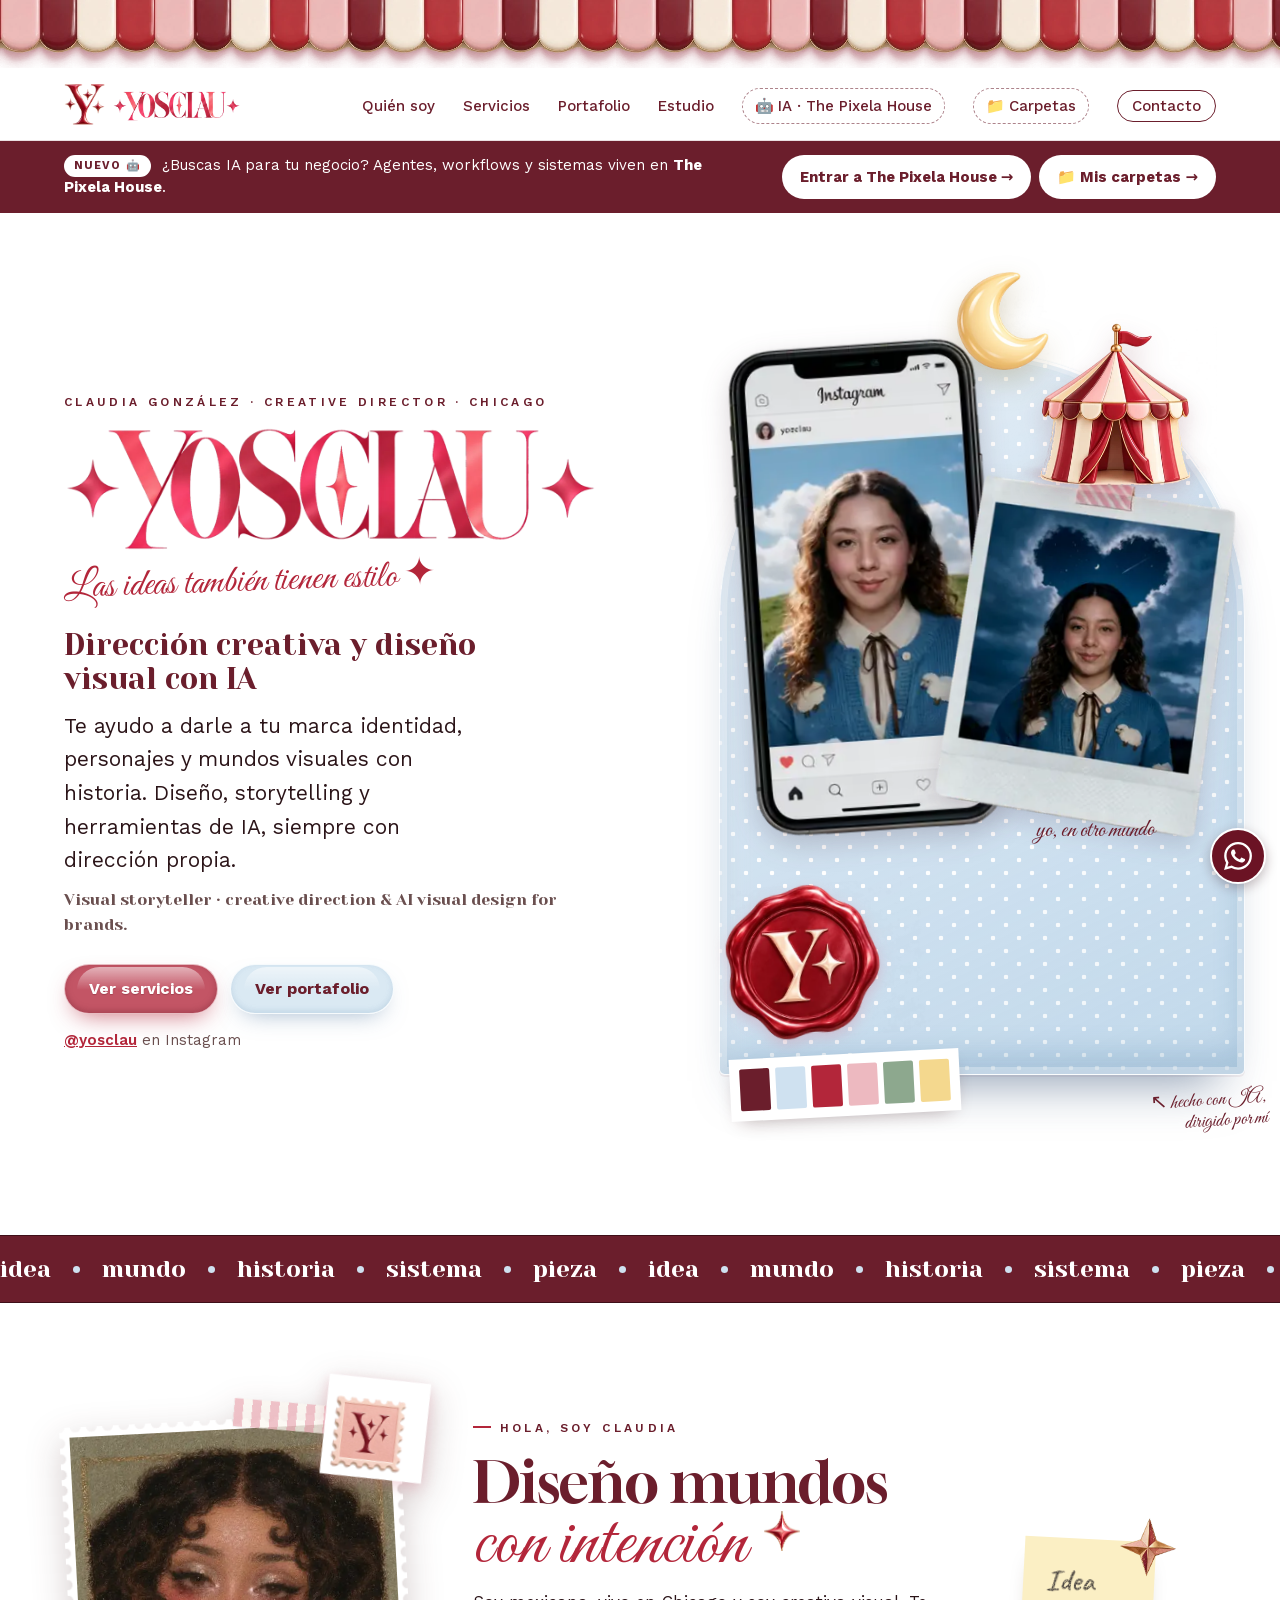
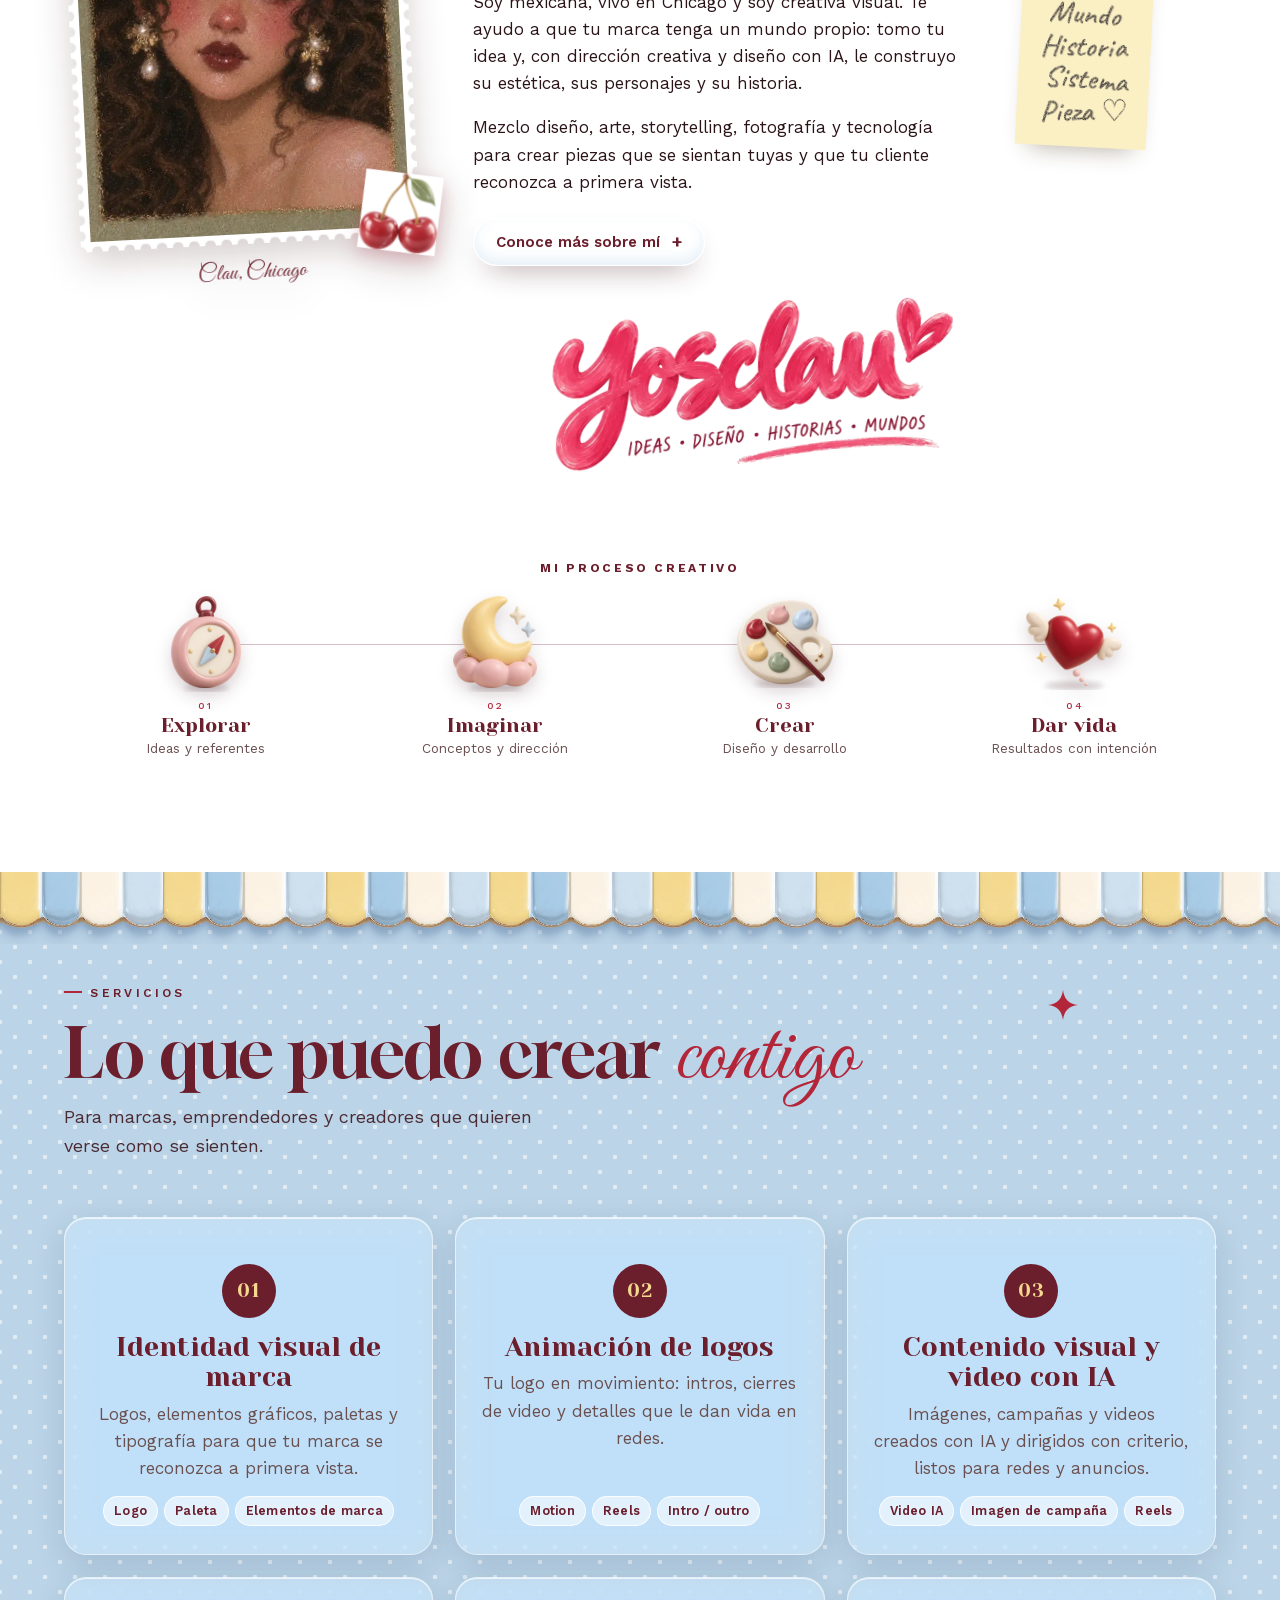
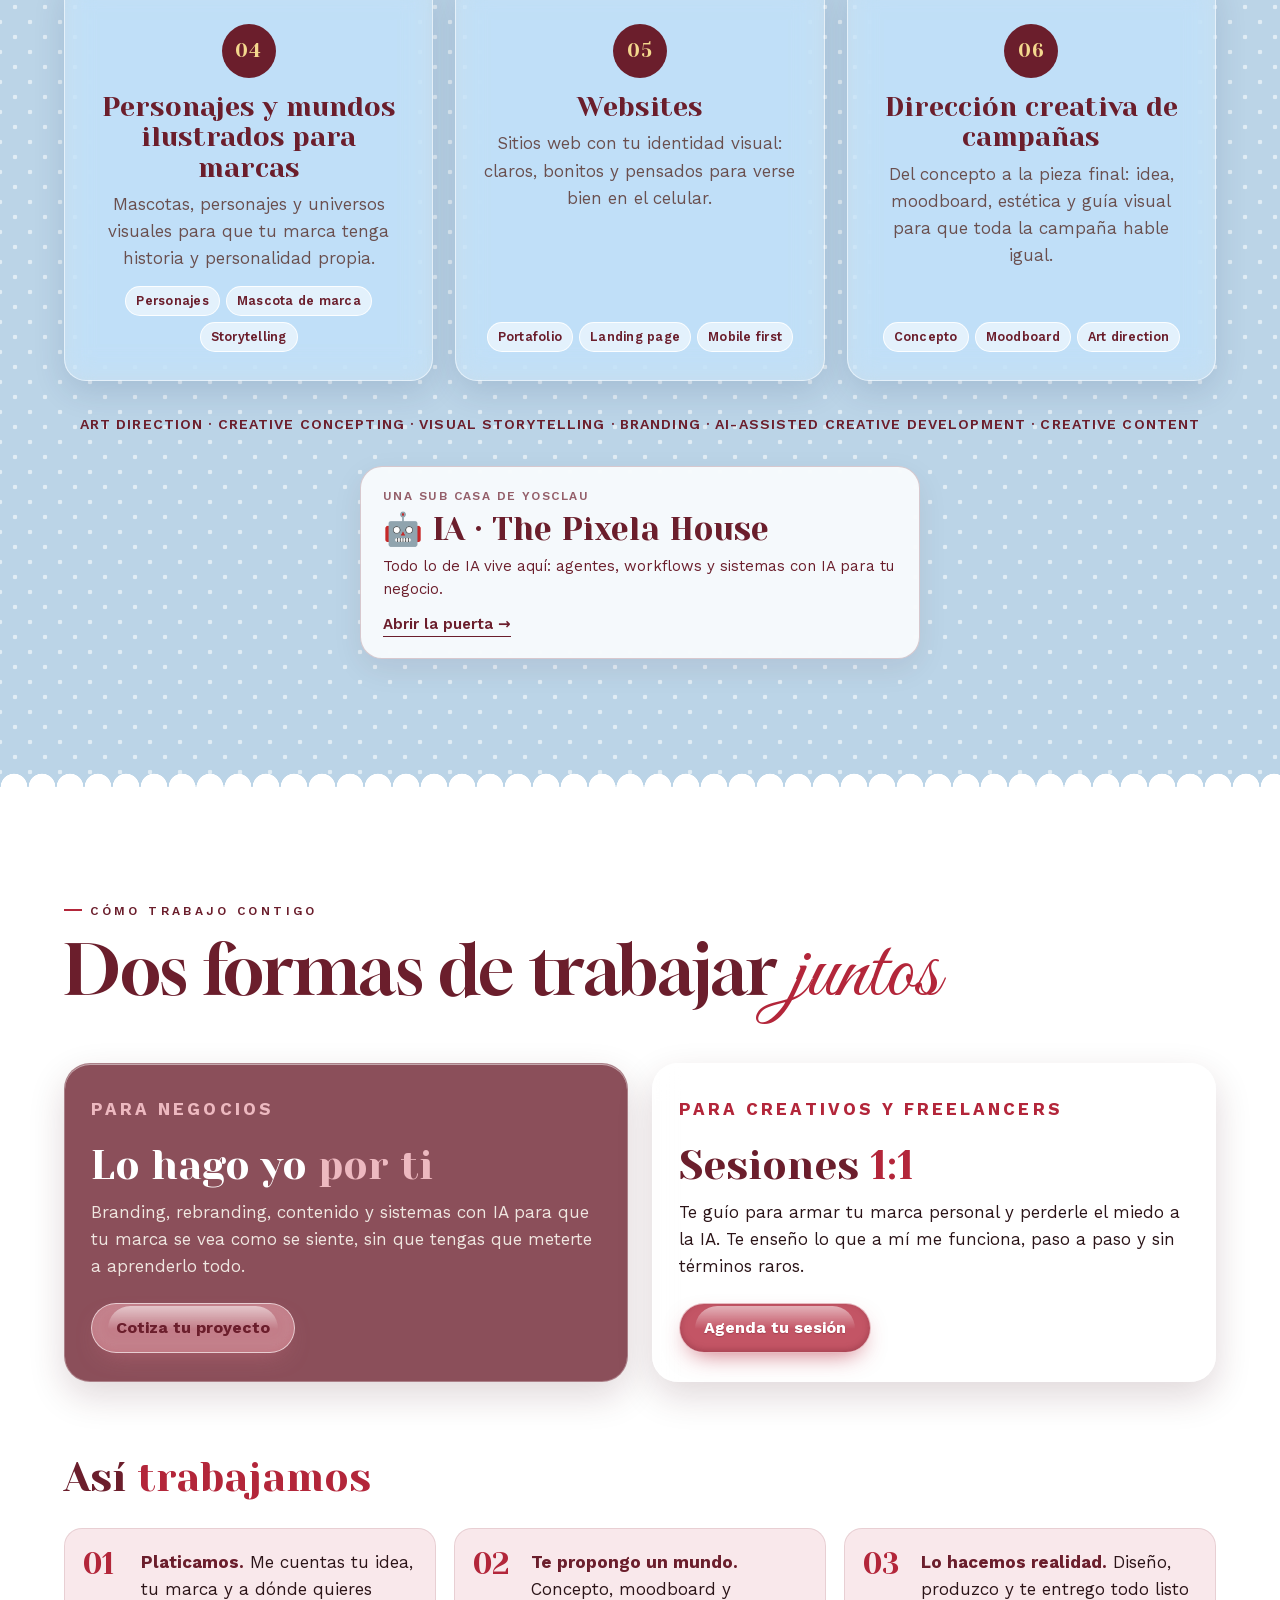
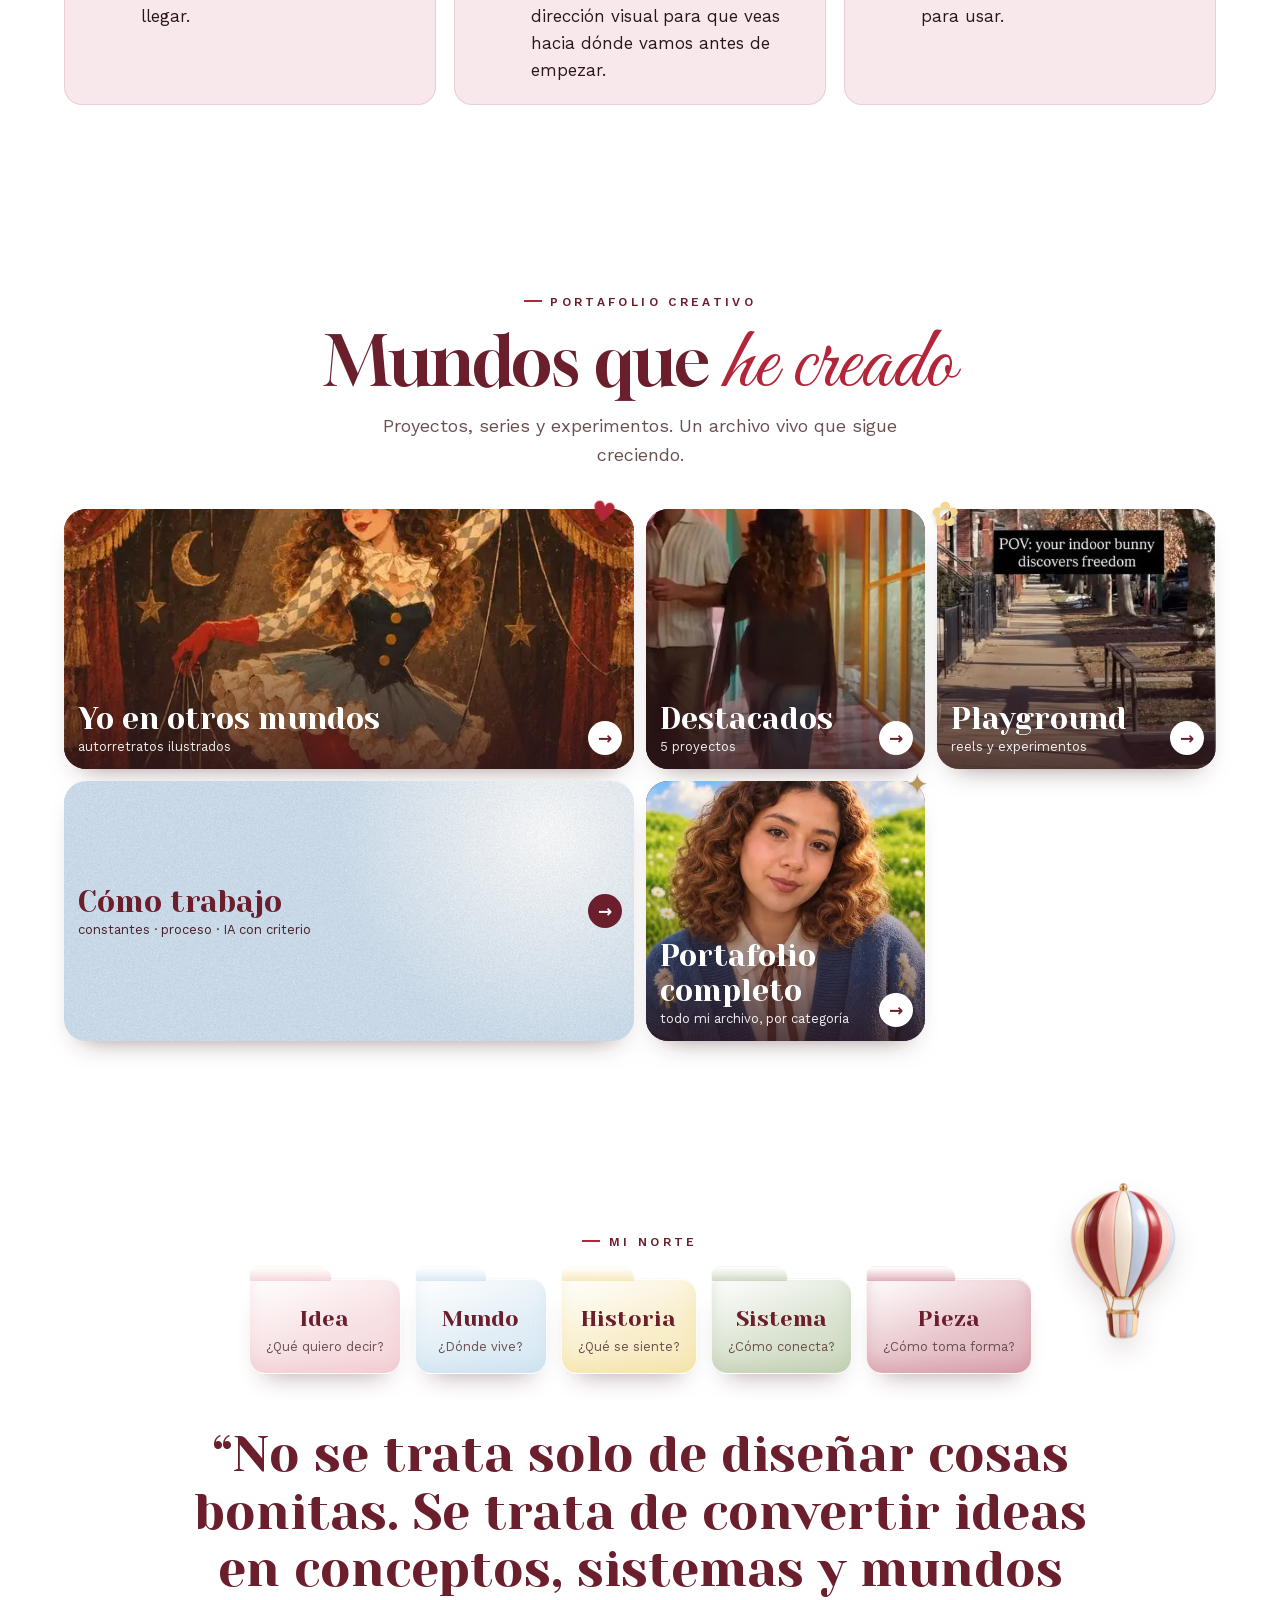
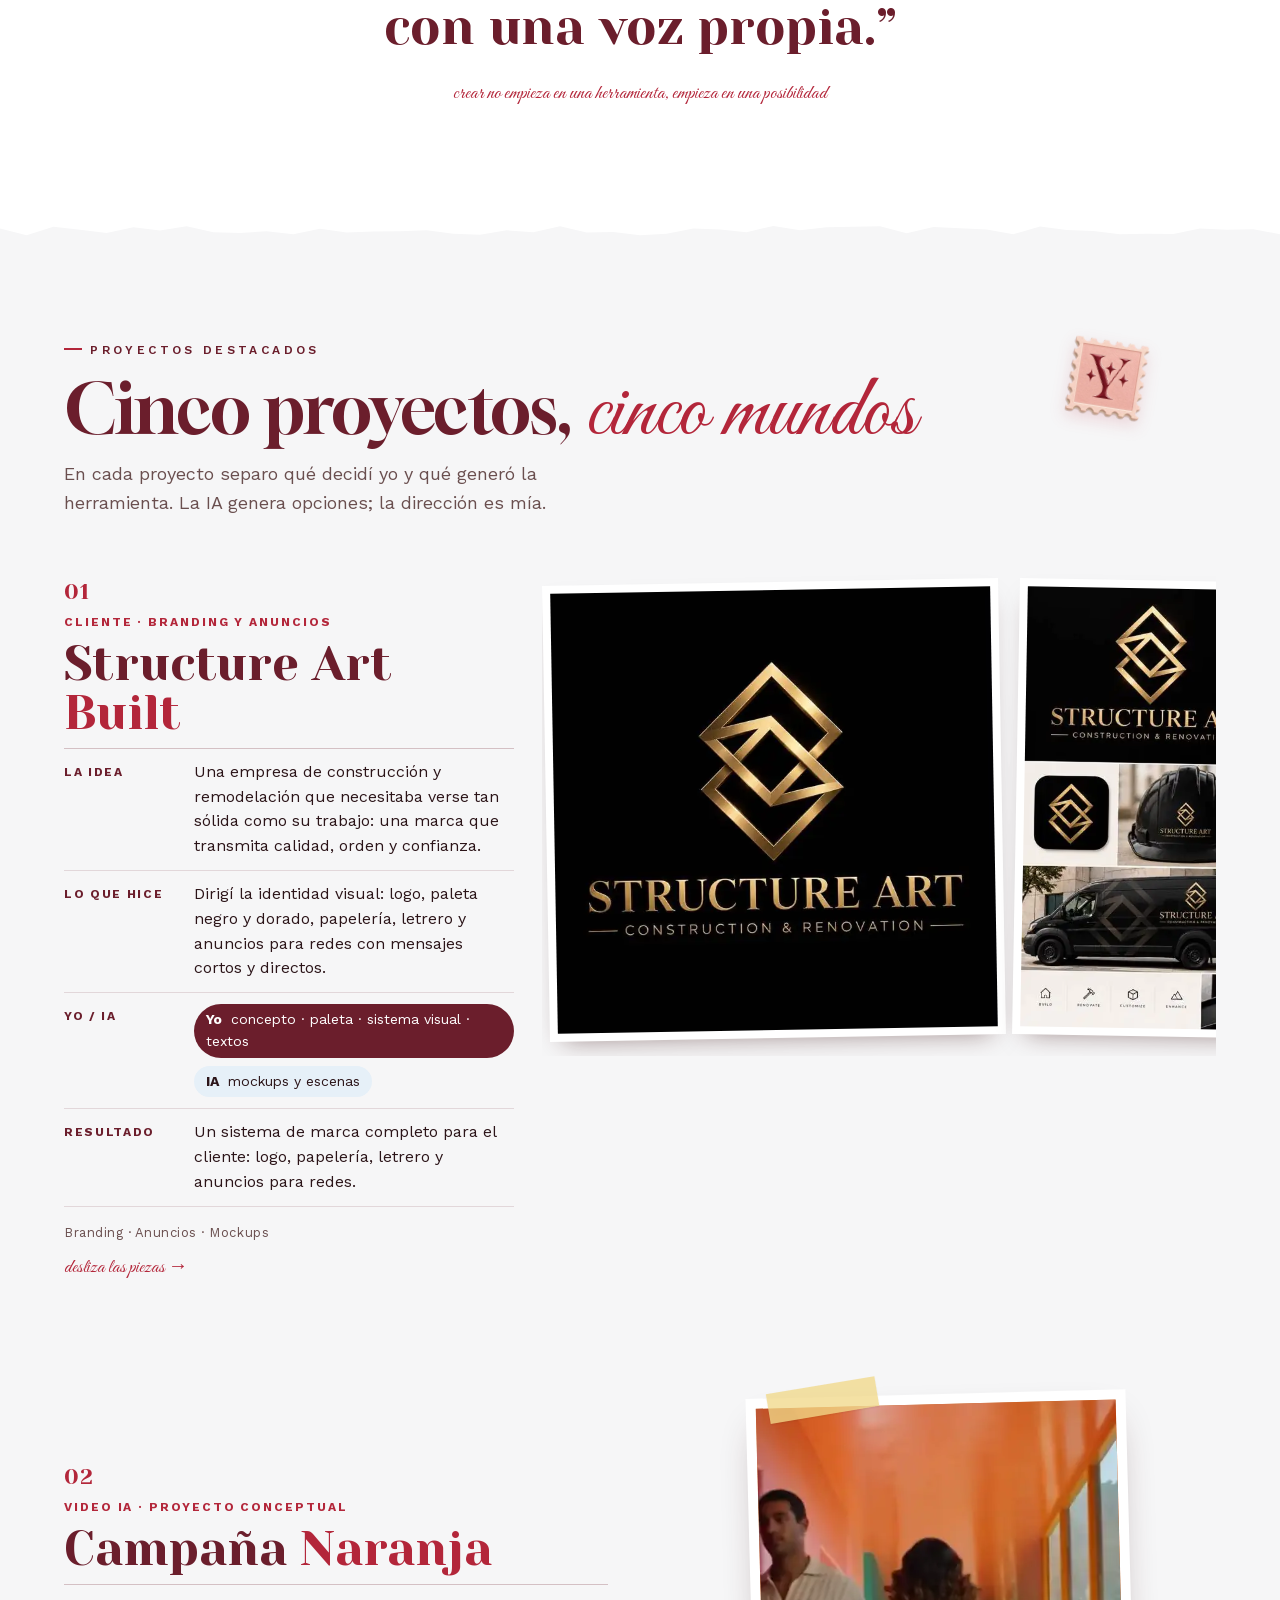
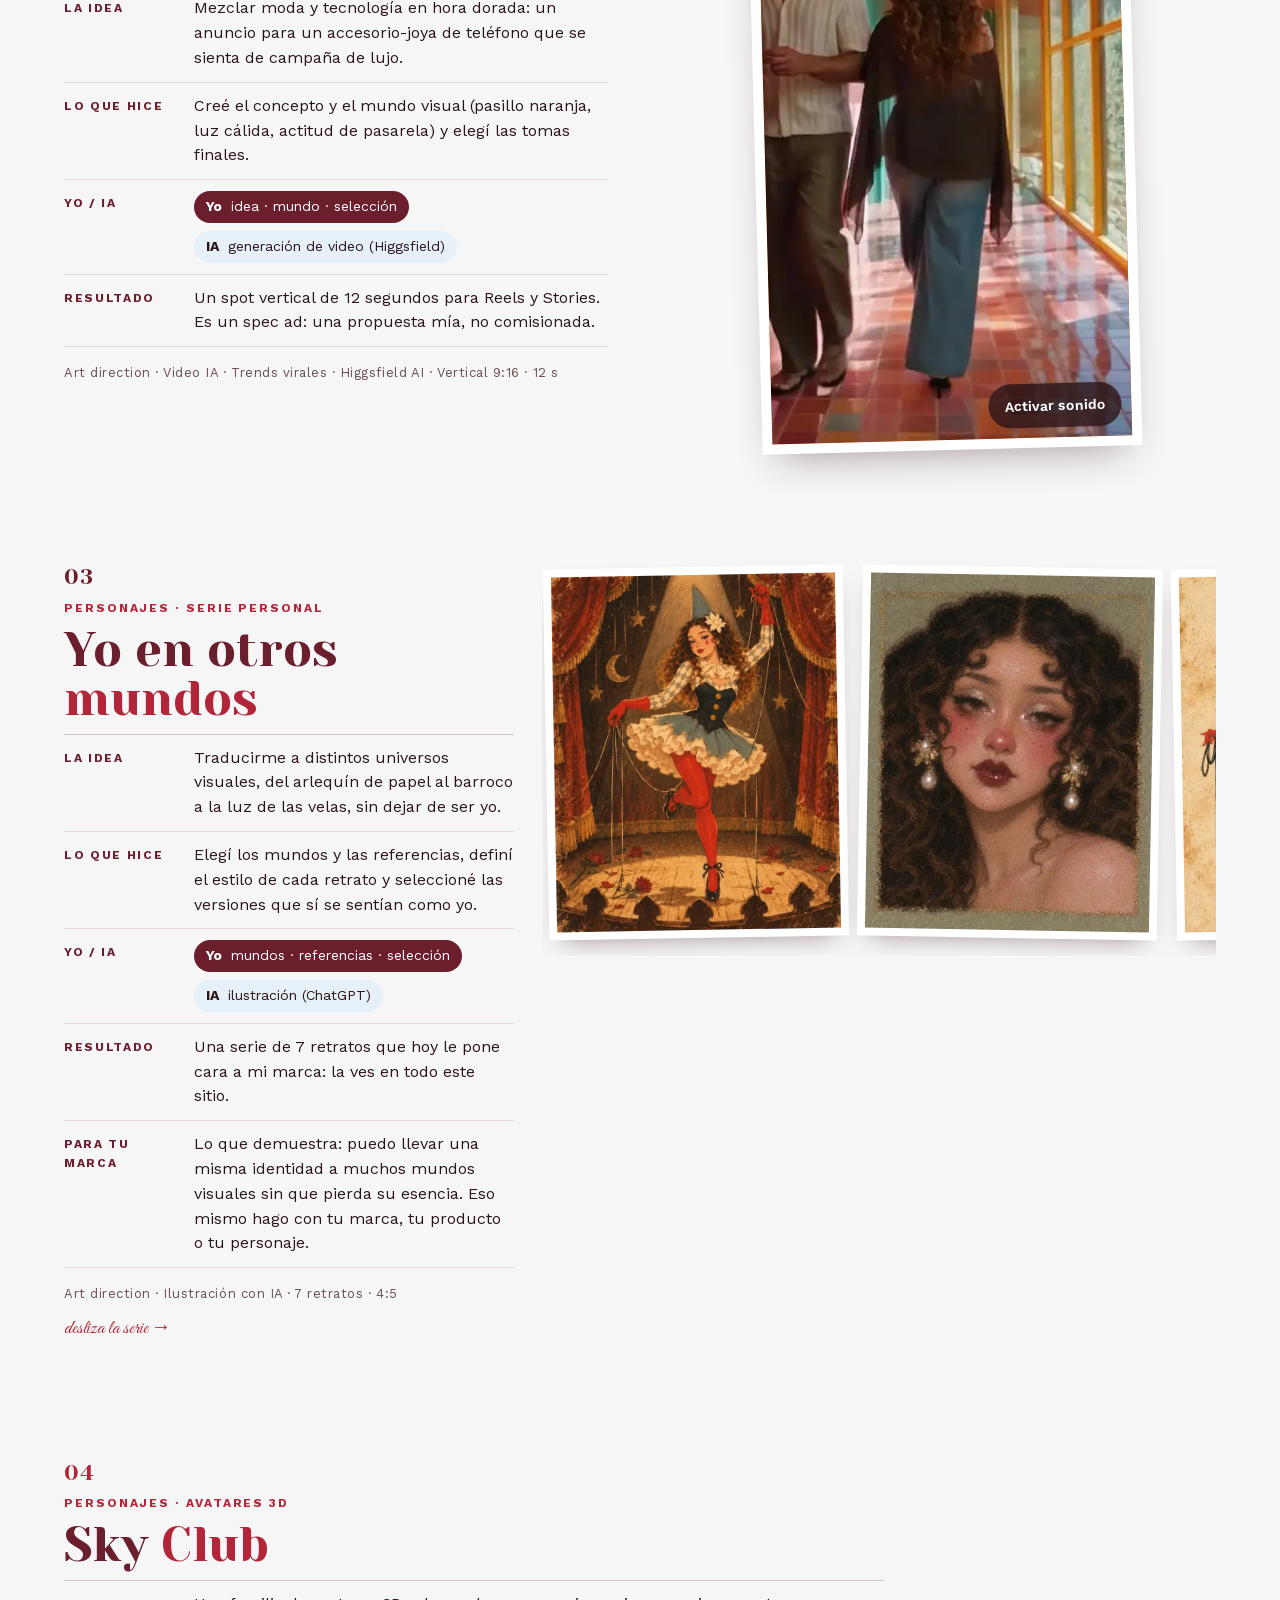
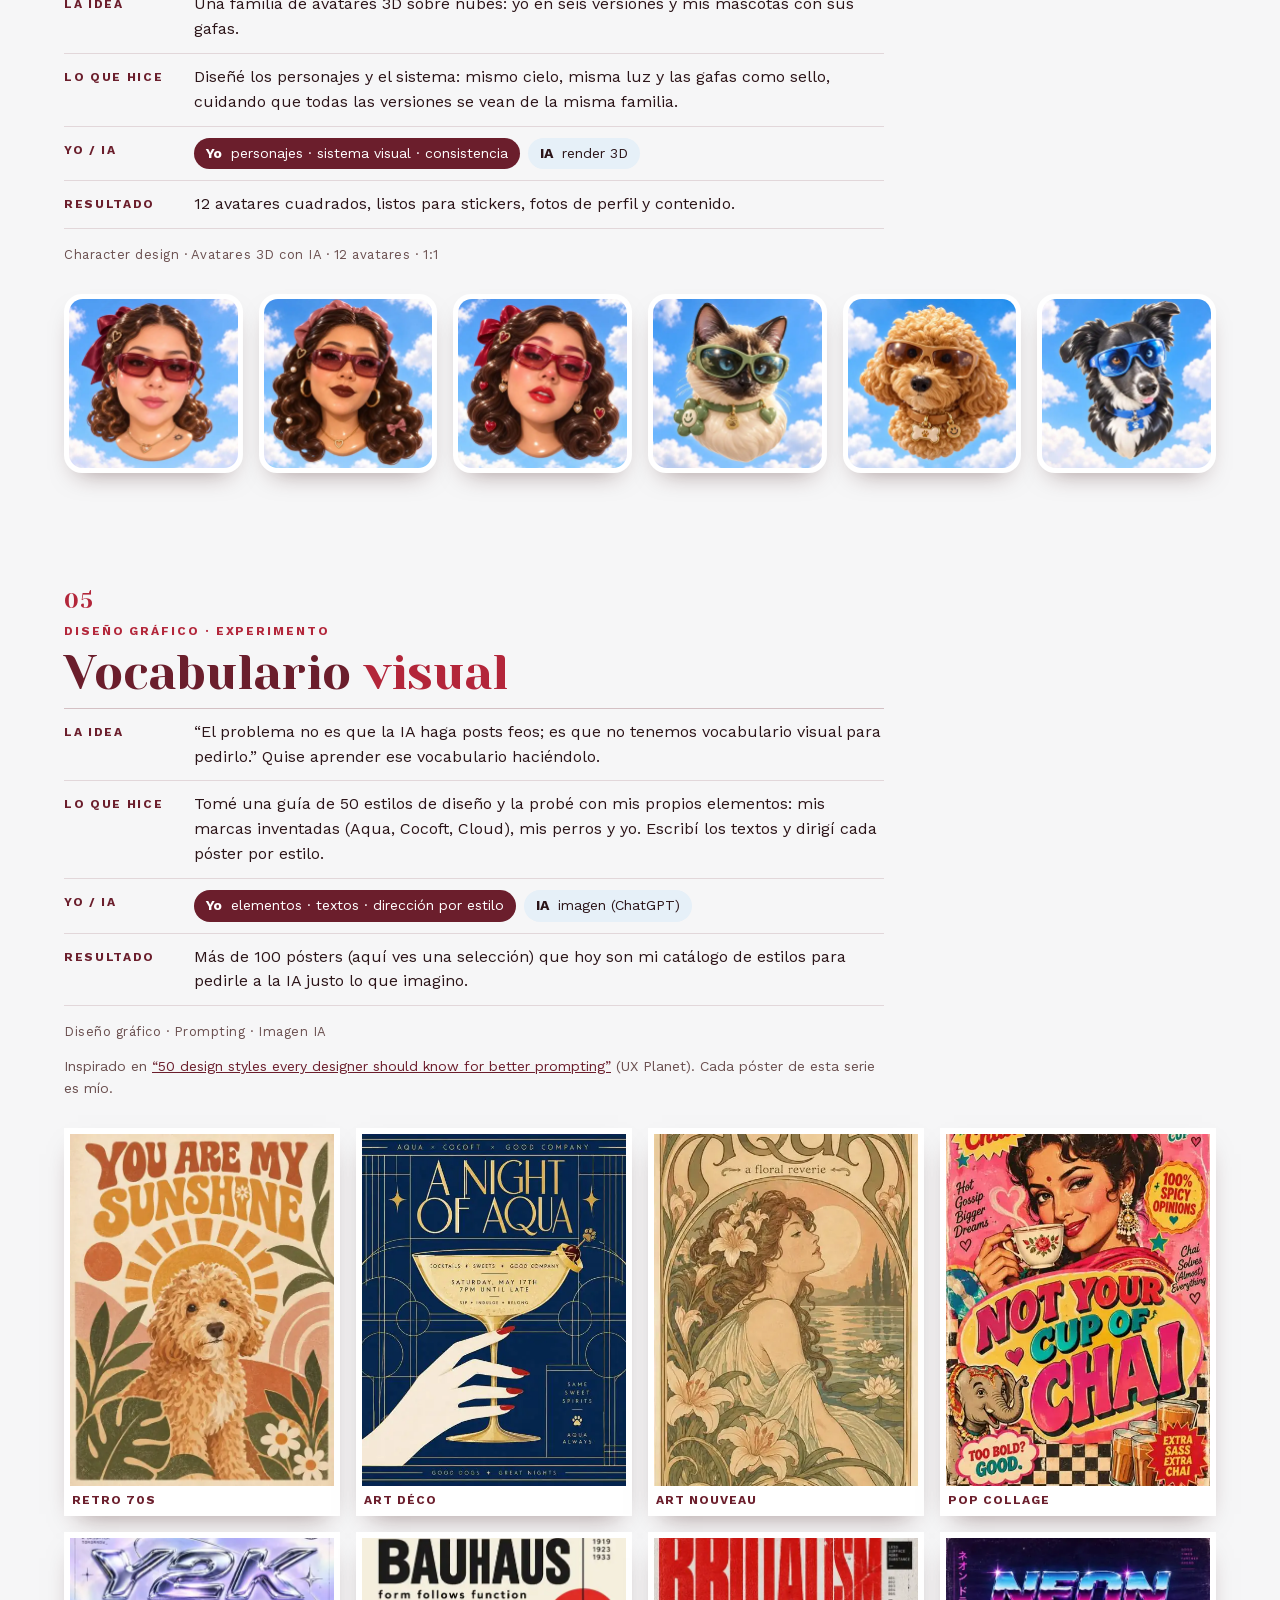
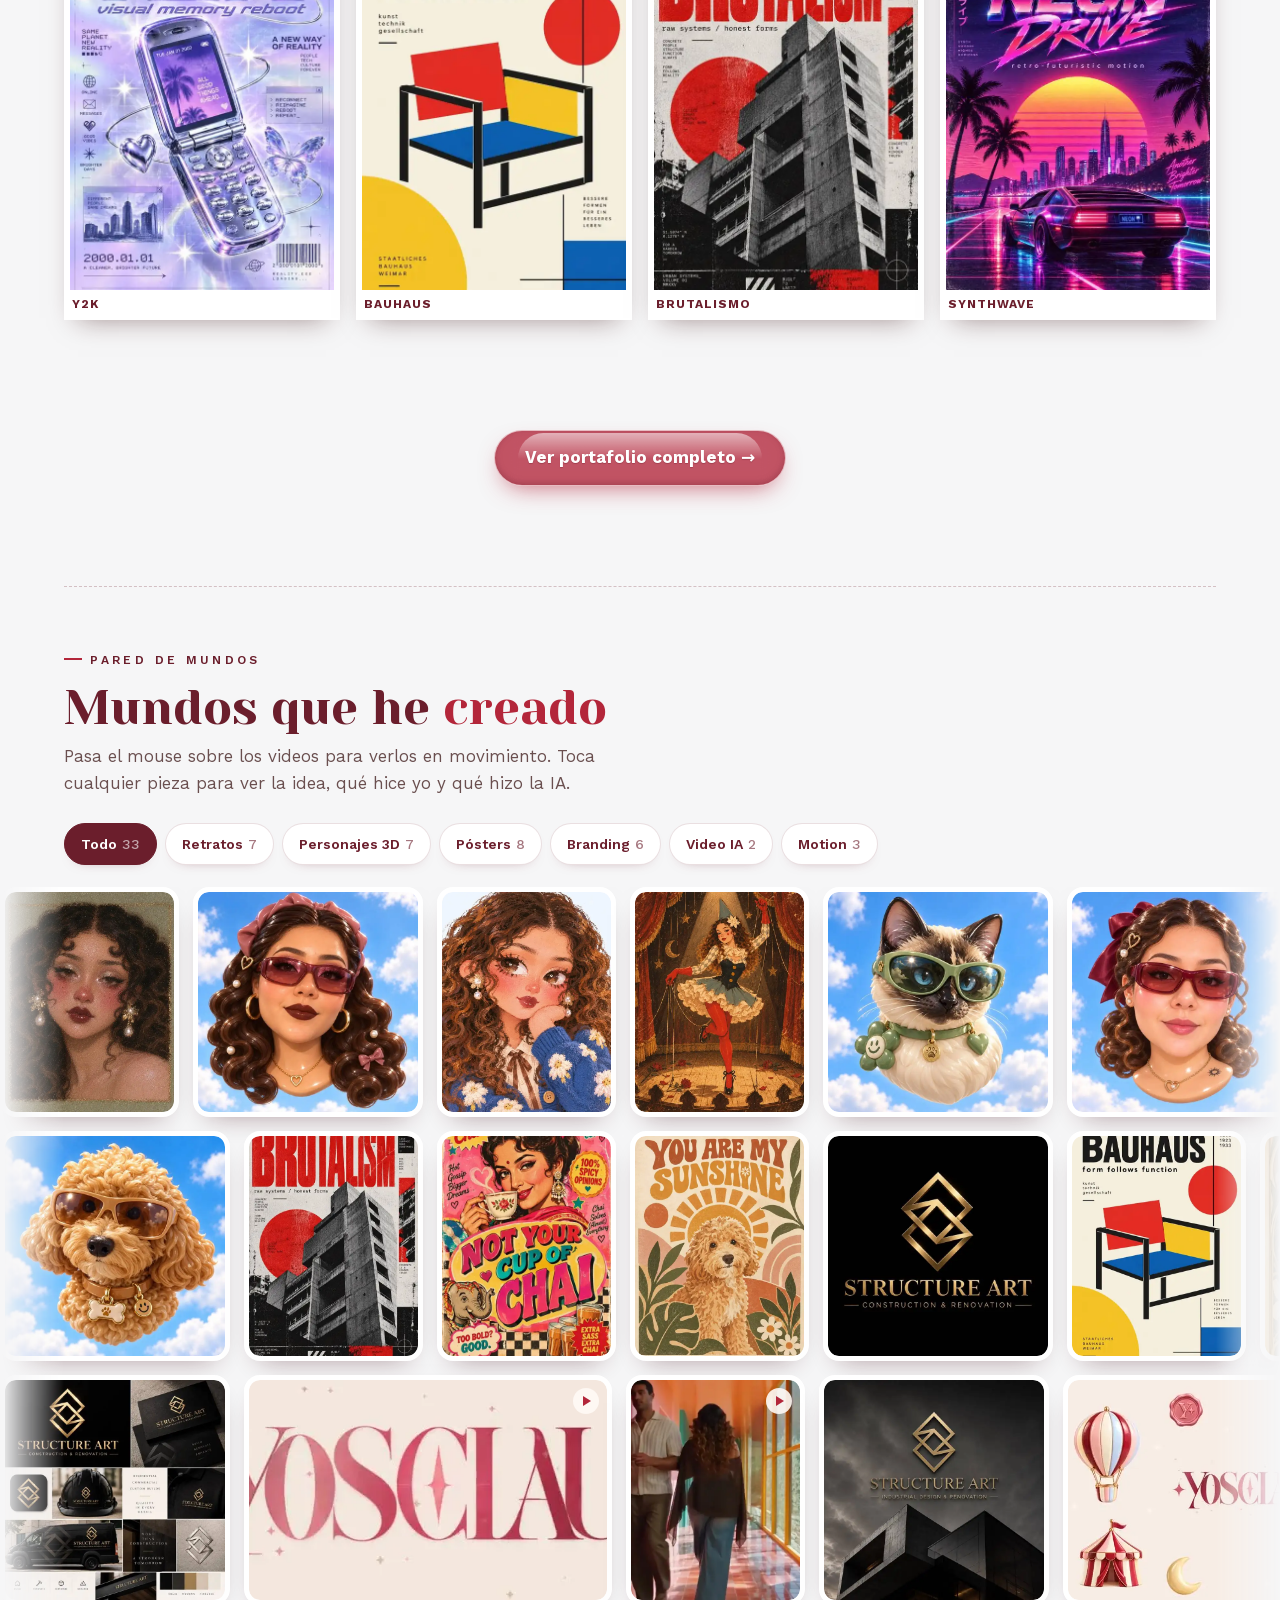
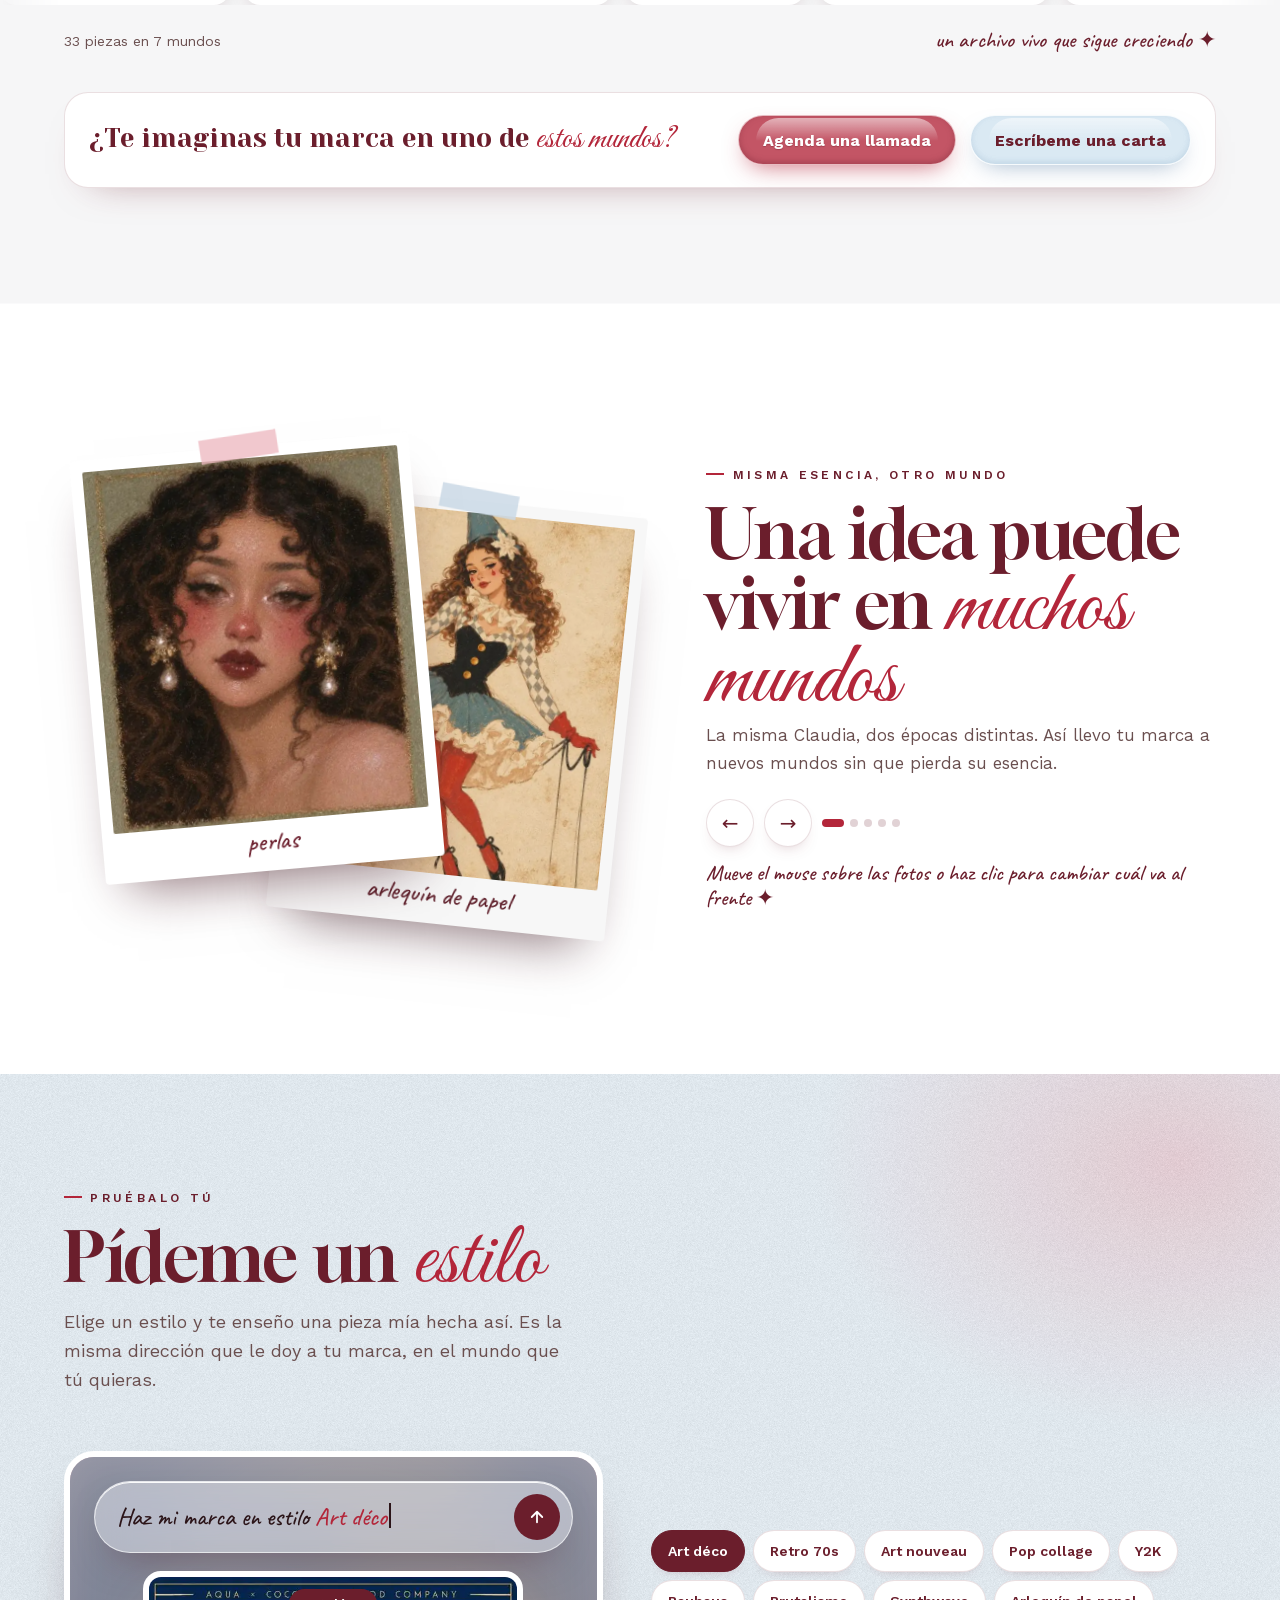
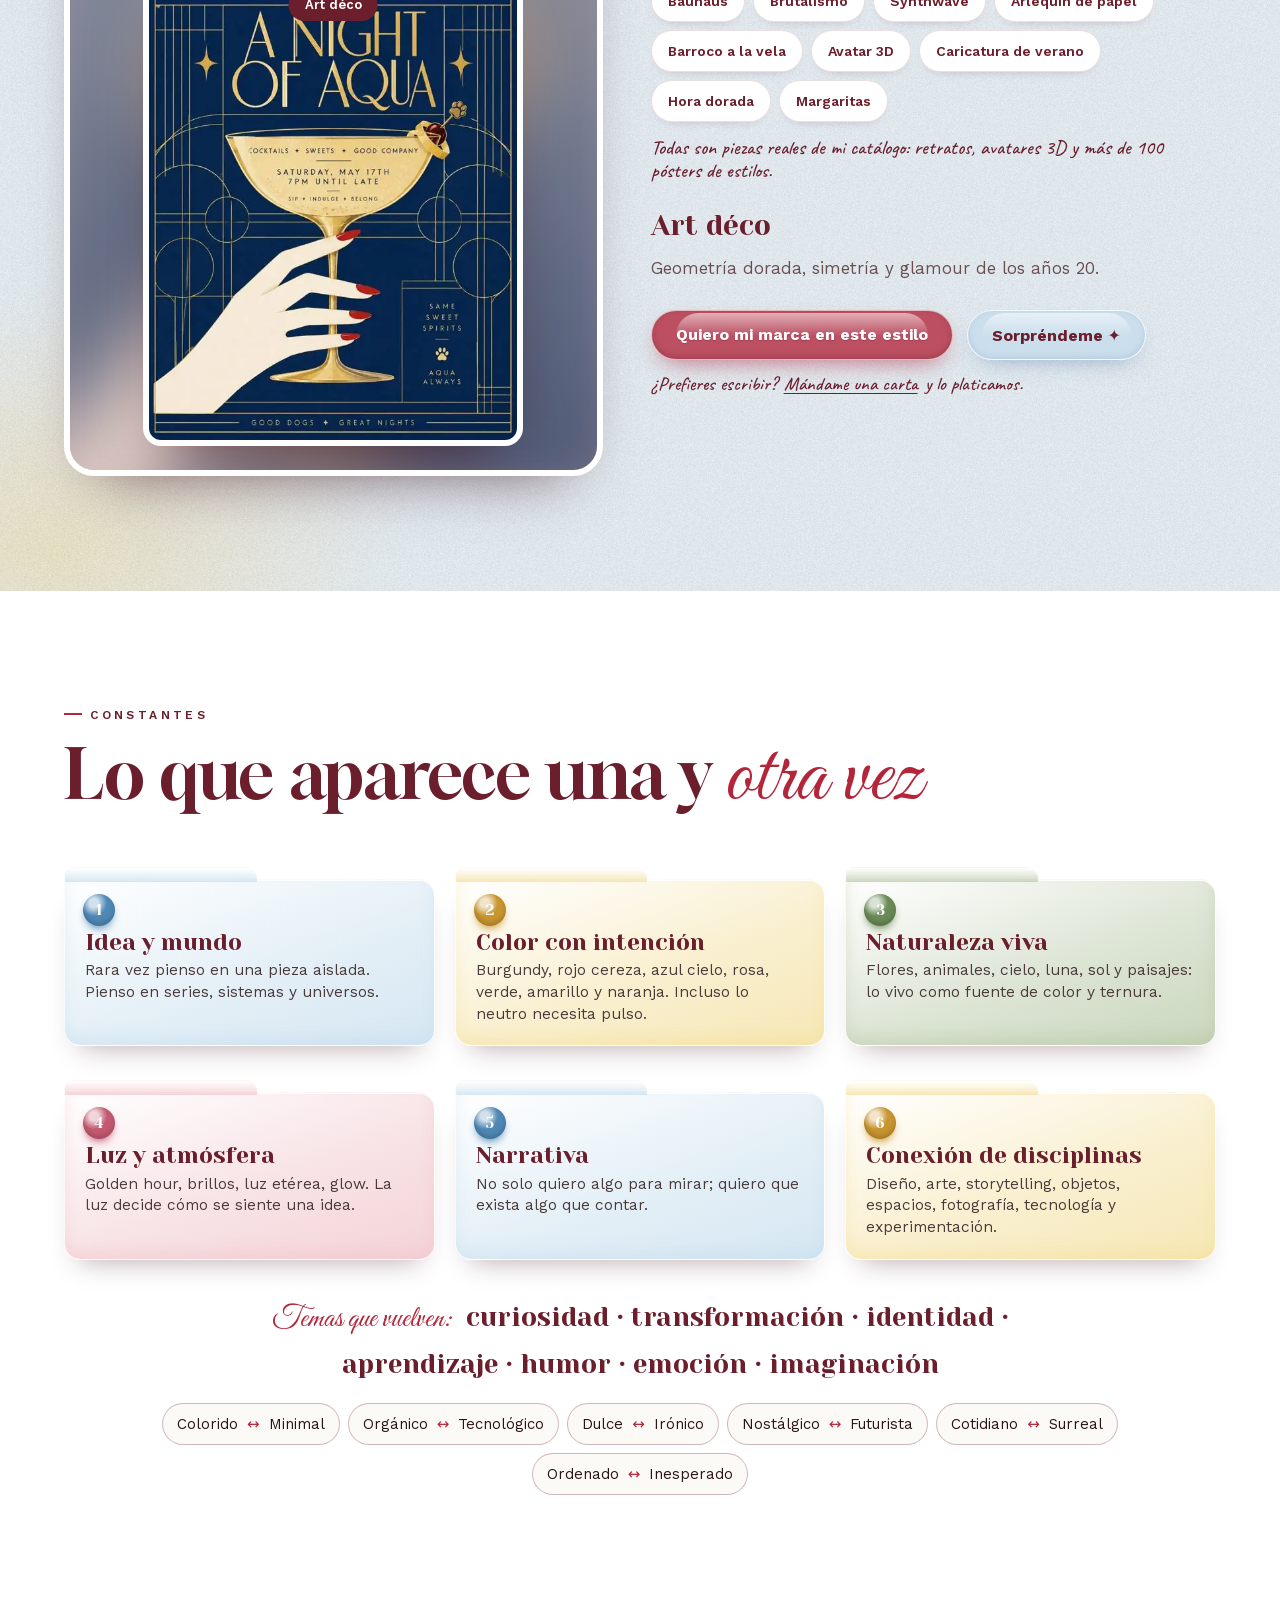
==== commit c478e961: "YosClau: versión actual del sitio, Carpetas y The Pixela House" ====
--- a/index.html
+++ b/index.html
@@ -3,282 +3,763 @@
 <head>
 <meta charset="utf-8">
 <meta name="viewport" content="width=device-width, initial-scale=1, viewport-fit=cover">
-<title>Yosclau · Claudia González · Diseño, contenido y sistemas con IA</title>
-<meta name="description" content="Soy Claudia González (Yosclau): diseñadora y creadora de contenido. Mexicana de Campeche en Chicago. Branding, contenido y sistemas con IA, con dirección propia.">
-<meta name="theme-color" content="#ffffff">
-<meta property="og:title" content="Yosclau · Claudia González">
-<meta property="og:description" content="Diseño, contenido y sistemas con IA. Todo mi trabajo, en carpetas.">
+<title>Yosclau · Claudia González · Dirección creativa y diseño visual con IA</title>
+<meta name="description" content="Yosclau es Claudia González: dirección creativa, identidad visual, contenido y video con IA, personajes, mundos y websites para marcas. Portafolio creativo y contacto. Chicago.">
+<meta name="theme-color" content="#6b1e2c">
+<meta property="og:title" content="Yosclau · Claudia González · Dirección creativa y diseño visual con IA">
+<meta property="og:description" content="Las ideas también tienen estilo. Identidad visual, contenido con IA, personajes, mundos y websites para marcas.">
 <meta property="og:type" content="website">
-<meta property="og:url" content="https://yosclau.com/">
 <meta property="og:image" content="https://yosclau.github.io/og.png?v=logo2">
 <meta property="og:image:width" content="1200">
 <meta property="og:image:height" content="630">
+<meta property="og:url" content="https://yosclau.com/">
 <link rel="canonical" href="https://yosclau.com/">
+<meta name="twitter:card" content="summary_large_image">
+<meta name="twitter:image" content="https://yosclau.github.io/og.png?v=logo2">
 <link rel="icon" href="favicon-32.png" sizes="32x32" type="image/png">
 <link rel="icon" href="favicon-64.png" sizes="64x64" type="image/png">
 <link rel="apple-touch-icon" href="apple-touch-icon.png">
+<link rel="preload" href="media/v3g/banda-rosa.webp" as="image">
+<link rel="preload" href="medios/media/brand/logo-yosclau.webp" as="image">
 <link rel="preload" href="fonts/gloock-normal.woff2" as="font" type="font/woff2" crossorigin>
-<link rel="preload" href="fonts/worksans-normal.woff2" as="font" type="font/woff2" crossorigin>
-<link rel="stylesheet" href="carpetas.css?v=6">
+<link rel="stylesheet" href="styles.css?v=live1">
+<link rel="stylesheet" href="test.css?v=live1">
+<link rel="stylesheet" href="v2.css?v=live1">
+<link rel="stylesheet" href="v3.css?v=live1">
+<link rel="stylesheet" href="v3g.css?v=live1">
+<link rel="stylesheet" href="v3s.css?v=live1">
+<link rel="stylesheet" href="ph.css?v=ph1">
+<link rel="stylesheet" href="blanco.css?v=b2">
 </head>
 <body>
-<a class="skip" href="#contenido">Saltar al contenido</a>
-
-<header class="bar" id="top">
-  <div class="bar-in glass">
-    <a class="logo" href="#top" aria-label="Yosclau, inicio"><img src="media/brand/logo-yosclau-sm.webp" width="420" height="99" alt="Yosclau"></a>
-    <nav aria-label="Secciones">
-      <ul>
-        <li class="hide-sm"><a href="#quien-soy">Quién soy</a></li>
-        <li class="hide-sm"><a href="#carpetas">Carpetas</a></li>
-        <li class="hide-sm"><a href="portafolio.html">Portafolio</a></li>
-        <li><a href="vender.html">Trabaja conmigo</a></li>
-        <li><a class="pill" href="#contacto">Contacto</a></li>
-      </ul>
-    </nav>
-  </div>
+<a class="skip" href="#main">Saltar al contenido</a>
+<div class="toldo" aria-hidden="true"></div>
+
+<header class="topbar" id="top">
+  <a class="wordmark" href="#inicio" aria-label="Yosclau, inicio"><img class="wm-y" src="media/v3g/y-mono.webp" alt="Monograma Y de Yosclau en rojo vino con destellos" width="223" height="240"><img class="wm-logo" src="media/brand/logo-yosclau-sm.webp" alt="Logo Yosclau" width="420" height="99"></a>
+  <nav aria-label="Secciones">
+    <ul>
+      <li class="hide-sm"><a href="#sobre-mi">Quién soy</a></li>
+      <li><a href="#servicios">Servicios</a></li>
+      <li><a href="portafolio.html">Portafolio</a></li>
+      <li class="hide-sm"><a href="#estudio">Estudio</a></li>
+      <li class="ph-li"><a class="ph-door" href="the-pixela-house/" aria-label="IA · The Pixela House, sub casa de Yosclau"><span aria-hidden="true">🤖</span> IA<span class="ph-full"> · The Pixela House</span></a></li>
+      <li class="hide-sm"><a class="ph-door" href="carpetas/" aria-label="Mis carpetas"><span aria-hidden="true">📁</span> Carpetas</a></li>
+      <li><a class="pill" href="#contacto">Contacto</a></li>
+    </ul>
+  </nav>
 </header>
 
+<main id="main">
+<!-- NUEVO · franja puerta a The Pixela House -->
 <section class="ph-strip" aria-label="The Pixela House">
-  <p><span class="tag">Nuevo 🤖</span> ¿Buscas IA para tu negocio? <a href="https://thepixelahouse-gafete.sites.tab.bot/">Entra a <b>The Pixela House</b> →</a></p>
-</section>
-
-<main id="contenido">
-
-<!-- 1 · HERO -->
-<section class="hero dots" aria-labelledby="h-hero">
+  <div class="ph-strip-in">
+    <p><span class="ph-k">Nuevo 🤖</span> ¿Buscas IA para tu negocio? Agentes, workflows y sistemas viven en <b>The Pixela House</b>.</p>
+    <span class="ph-strip-go"><a href="the-pixela-house/">Entrar a The Pixela House →</a><a href="carpetas/"><span aria-hidden="true">📁</span>&nbsp;Mis carpetas →</a></span>
+  </div>
+</section>
+
+<!-- ============ HERO · papel + collage ============ -->
+<section class="hero paper" id="inicio" aria-labelledby="hero-title">
   <div class="hero-text">
-    <p class="eyebrow">Claudia González · Yosclau · Chicago</p>
-    <h1 id="h-hero"><span class="lt">Las ideas también</span> <b>tienen estilo.</b></h1>
-    <p class="sub">Diseño marcas, contenido y <b>sistemas con IA.</b><br>Con dirección propia.</p>
+    <p class="kicker">Claudia González · Creative Director · Chicago</p>
+    <h1 id="hero-title" class="logo-img"><img src="medios/media/brand/logo-yosclau.webp" alt="YOSCLAU" width="1200" height="282" fetchpriority="high"></h1>
+    <p class="script tagline">Las ideas también tienen estilo <span aria-hidden="true">✦</span></p>
+    <p class="positioning">Dirección creativa y diseño visual con IA</p>
+    <p class="lede">Te ayudo a darle a tu marca identidad, personajes y mundos visuales con historia. Diseño, storytelling y herramientas de IA, siempre con dirección propia.</p>
+    <p class="en" lang="en">Visual storyteller · creative direction &amp; AI visual design for brands.</p>
     <div class="ctas">
-      <a class="btn btn-ink" href="#carpetas">Abrir mis carpetas</a>
-      <a class="btn btn-glass" href="vender.html">Trabaja conmigo</a>
-    </div>
-  </div>
-
-  <div class="stage" aria-label="Mi foto rodeada de mis proyectos: mapa de procesos, The Pixela House y mis carpetas">
-    <div class="win laptop">
-      <div class="win-top"><i></i><i></i><i></i><span>Mapa de procesos</span></div>
-      <img src="media/hero/mapa-procesos.webp" width="900" height="561" alt="Captura de mi mapa de procesos" decoding="async">
-    </div>
-
-    <figure class="gafete">
-      <span class="clip" aria-hidden="true"></span>
-      <picture>
-        <source type="image/webp" srcset="media/foto/claudia-gafete-400.webp 400w, media/foto/claudia-gafete-534.webp 534w" sizes="(min-width: 900px) 260px, 46vw">
-        <img src="media/foto/claudia-gafete-534.jpg" width="534" height="641" alt="Claudia González, Yosclau" decoding="async">
-      </picture>
-      <figcaption><b>Claudia González</b><span>Diseño · Contenido · IA</span></figcaption>
+      <a class="btn btn-solid" href="#servicios">Ver servicios</a>
+      <a class="btn btn-line" href="#trabajo">Ver portafolio</a>
+    </div>
+    <p class="hero-ig"><a href="https://www.instagram.com/yosclau/" rel="noopener" target="_blank">@yosclau</a> en Instagram</p>
+  </div>
+
+  <div class="hero-collage" aria-label="Collage de trabajo">
+    <div class="arco" aria-hidden="true"><span class="arco-brillo"></span></div>
+    <img class="hero-estampa hero-sello" src="media/v3g/sello-rojo.webp" width="300" height="231" alt="Sello de lacre rojo con la Y de Yosclau" aria-hidden="true" decoding="async">
+    <div class="carpa3d" aria-hidden="true"><div class="carpa3d-float"><img class="carpa-img" src="medios/media/v3g/carpa.webp" width="380" height="324" alt="Carpa de circo a rayas rojas y crema" decoding="async"><img class="luna3d" src="media/v3g/luna.webp" width="243" height="260" alt="Luna creciente amarilla en 3D"></div></div>
+    <picture><source media="(min-width: 900px)" srcset="v3/tm/telefono-flores-desk.webp?v=3t" type="image/webp" width="540" height="784"><img class="hero-phone" src="v3/tm/telefono-pasto.webp?v=3u" width="360" height="523" alt="Animación: Claudia saluda desde un celular y su mano sale de la pantalla para señalar hacia arriba" decoding="async"></picture>
+    <figure class="polaroid p-side p-video">
+      <picture><source media="(min-width: 900px)" srcset="v3/tm/polaroid-circo.webp?v=3t" type="image/webp" width="560" height="615"><img src="v3/tm/polaroid-corazon-m.webp?v=3u" width="360" height="395" alt="Animación: Claudia en una polaroid con una nube en forma de corazón; saluda y señala hacia arriba" decoding="async"></picture>
+      <figcaption class="script">yo, en otro mundo</figcaption>
     </figure>
-
-    <div class="phone">
-      <div class="phone-in"><img src="media/hero/pixelahouse-movil.webp" width="540" height="1168" alt="Captura de The Pixela House en el celular" decoding="async"></div>
-    </div>
-
-    <div class="win finder glass" aria-hidden="true">
-      <div class="win-top"><i></i><i></i><i></i><span>Yosclau</span></div>
-      <ul>
-        <li><span class="fi f-butter"></span>Diseño</li>
-        <li><span class="fi f-rosa"></span>Contenido</li>
-        <li><span class="fi f-icy"></span>IA</li>
-        <li><span class="fi f-vino"></span>Sistemas</li>
-      </ul>
-    </div>
-    <span class="spark s1" aria-hidden="true">✦</span><span class="spark s2" aria-hidden="true">✧</span>
-  </div>
-</section>
-
-<div class="ticker" aria-hidden="true"><div class="ticker-track">
-  <span>Branding</span><i>✦</i><span>Contenido</span><i>✦</i><span>IA</span><i>✦</i><span>Sistemas</span><i>✦</i><span>Websites</span><i>✦</i><span>Personajes</span><i>✦</i>
-  <span>Branding</span><i>✦</i><span>Contenido</span><i>✦</i><span>IA</span><i>✦</i><span>Sistemas</span><i>✦</i><span>Websites</span><i>✦</i><span>Personajes</span><i>✦</i>
-</div></div>
-
-<!-- 2 · QUIÉN SOY -->
-<section class="about dots" id="quien-soy" aria-labelledby="h-about">
+    <ul class="swatches" aria-label="Paleta">
+      <li style="--c:#6b1e2c">burgundy</li>
+      <li style="--c:#bcd8ea">cielo</li>
+      <li style="--c:#b3263a">cereza</li>
+      <li style="--c:#edb9c0">rosa</li>
+      <li style="--c:#7e9a6b">verde</li>
+      <li style="--c:#f1d98a">mantequilla</li>
+    </ul>
+    <p class="note script" aria-hidden="true">↖ hecho con IA,<br>dirigido por mí</p>
+    <span class="spark s1" aria-hidden="true">✦</span><span class="spark s2" aria-hidden="true">✧</span><span class="spark s3" aria-hidden="true">✦</span>
+  </div>
+</section>
+
+<div class="marquee" aria-hidden="true">
+  <div class="marquee-track">
+    <span>idea</span><i>✦</i><span>mundo</span><i>✦</i><span>historia</span><i>✦</i><span>sistema</span><i>✦</i><span>pieza</span><i>✦</i><span>idea</span><i>✦</i><span>mundo</span><i>✦</i><span>historia</span><i>✦</i><span>sistema</span><i>✦</i><span>pieza</span><i>✦</i>
+  </div>
+</div>
+
+<svg width="0" height="0" style="position:absolute" aria-hidden="true" focusable="false"><filter id="lapiz" x="-5%" y="-5%" width="110%" height="110%"><feTurbulence type="fractalNoise" baseFrequency="1.3" numOctaves="2" seed="7" result="n"/><feDisplacementMap in="SourceGraphic" in2="n" scale="1.4" xChannelSelector="R" yChannelSelector="G" result="d"/><feColorMatrix in="n" type="matrix" values="0 0 0 0 0  0 0 0 0 0  0 0 0 0 0  0 0 0 -1.8 1.7" result="g"/><feComposite in="d" in2="g" operator="in"/></filter></svg>
+<!-- ============ QUIÉN SOY ============ -->
+<section class="about paper" id="sobre-mi" aria-labelledby="about-title">
   <div class="about-grid">
-    <figure class="polaroid">
-      <picture>
-        <source media="(min-width: 900px)" srcset="https://yosclau.github.io/v3/tm/polaroid-circo.webp?v=3t" type="image/webp" width="560" height="615">
-        <img src="https://yosclau.github.io/v3/tm/polaroid-corazon-m.webp?v=3u" width="360" height="395" alt="Animación: Claudia en una polaroid; saluda y señala hacia arriba" loading="lazy" decoding="async">
-      </picture>
-      <figcaption>yo, en otro mundo</figcaption>
+    <figure class="polaroid portrait-slot">
+      <span class="washi" aria-hidden="true"></span>
+      <img src="m/yo-perla.webp" width="640" height="800" loading="lazy" alt="Claudia ilustrada como su muñequita, con aretes de perla">
+      <figcaption class="script">Clau, Chicago</figcaption>
+      <img class="acc-corazon" src="media/v3/corazon.webp" width="220" height="209" alt="Corazón rojo brillante con un destello" aria-hidden="true" loading="lazy">
+      <img class="acc-sello sin-marco" src="media/v3g/estampa-rosa.webp" width="320" height="314" alt="Estampilla rosa con la Y de Yosclau" aria-hidden="true" loading="lazy">
+      <img class="acc-cereza sin-marco" src="media/v3g/cereza.webp" width="317" height="320" alt="Par de cerezas rojas con hoja verde" aria-hidden="true" loading="lazy">
     </figure>
     <div class="about-text">
-      <p class="label">¿Quién soy?</p>
-      <h2 id="h-about"><span class="lt">Soy</span> <b>Claudia.</b><br><span class="lt">Diseñadora y</span> <b>creadora.</b></h2>
-      <p class="lead">Mexicana de Campeche. Vivo en <b>Chicago.</b></p>
-      <p>Tomo tu idea y le construyo su mundo: estética, personajes e historia. La IA es mi herramienta. <b>La dirección es mía.</b></p>
-      <ul class="facts">
-        <li><span>🎨</span>Diseño al centro</li>
-        <li><span>📱</span>@yosclau es mi laboratorio</li>
-        <li><span>🤖</span>IA como herramienta</li>
-      </ul>
-    </div>
-  </div>
-  <blockquote class="quote"><p>Crear no empieza en una herramienta.<br><b>Empieza en una posibilidad.</b></p></blockquote>
-</section>
-
-<!-- 3 · CARPETAS -->
-<section class="folders" id="carpetas" aria-labelledby="h-folders">
-  <div class="sec-head">
-    <p class="label">Mi trabajo</p>
-    <h2 id="h-folders"><span class="lt">Todo, ordenado</span> <b>en carpetas.</b></h2>
-    <p class="sub">Toca una para abrirla. Algunas se están llenando 🌱</p>
-  </div>
-
-  <div class="desk">
-    <details class="folder c-butter" open>
-      <summary><span class="tab">01</span><span class="f-name"><span class="emo">🎨</span> Diseño y branding</span><span class="f-meta">Logos, paletas, papelería</span></summary>
-      <div class="f-body">
-        <div class="file-head"><p><b>Structure Art</b> · cliente real</p><p class="muted">Identidad completa: logo, paleta negro y dorado, papelería, letrero y anuncios.</p></div>
-        <div class="thumbs t3">
-          <img src="https://yosclau.github.io/m/structure-01.webp" alt="Logotipo dorado de Structure Art sobre negro" loading="lazy" decoding="async">
-          <img src="https://yosclau.github.io/m/structure-02.webp" alt="Mockup de papelería de Structure Art" loading="lazy" decoding="async">
-          <img src="https://yosclau.github.io/m/structure-05.webp" alt="Anuncio de Structure Art para redes" loading="lazy" decoding="async">
+      <p class="eyebrow">Hola, soy Claudia</p>
+      <h2 id="about-title" class="h2 about-h">Diseño mundos <em>con intención</em> <img class="about-dest" src="media/v3/destello.webp" width="150" height="169" alt="Destello de cuatro puntas rojo" aria-hidden="true" loading="lazy"></h2>
+      <p>Soy mexicana, vivo en Chicago y soy creativa visual. Te ayudo a que tu marca tenga un mundo propio: tomo tu idea y, con dirección creativa y diseño con IA, le construyo su estética, sus personajes y su historia.</p>
+      <p>Mezclo diseño, arte, storytelling, fotografía y tecnología para crear piezas que se sientan tuyas y que tu cliente reconozca a primera vista.</p>
+      <details class="mas">
+        <summary class="pill-glass">Conoce más sobre mí</summary>
+        <div class="mas-body">
+          <p>Estudio diseño y también soy creadora de contenido. Mi marca personal, <a href="https://www.instagram.com/yosclau/" target="_blank" rel="noopener">@yosclau</a>, es mi laboratorio: ahí pruebo, aprendo y comparto lo que hago.</p>
+          <p class="fe-text">Tengo fe en la gente. Y tengo fe en que podemos usar la IA para construir algo mejor, no algo peor. Depende de nosotros, y yo elijo creer.</p>
+          <blockquote class="pull">“Mi identidad no vive en una sola estética; vive en cómo combino color, naturaleza, narrativa, objetos y contraste.”</blockquote>
+          <ul class="chips" aria-label="Intereses">
+            <li>Dirección de arte</li><li>Branding</li><li>Editorial</li><li>Fotografía</li><li>Video</li><li>Tipografía</li><li>3D</li><li>IA</li><li>Surrealismo</li><li>Cine</li><li>Ilustración</li><li>Libros infantiles</li><li>Naturaleza</li>
+          </ul>
+          <p class="robinsons"><span class="script">keep moving forward</span> Experimentar, equivocarme y seguir.</p>
         </div>
-        <ul class="chips"><li>Identidad visual</li><li>Animación de logos</li><li>Dirección de campañas</li></ul>
-        <a class="more" href="portafolio.html">Ver portafolio completo →</a>
-      </div>
-    </details>
-
-    <details class="folder c-rosa">
-      <summary><span class="tab">02</span><span class="f-name"><span class="emo">🎬</span> Contenido</span><span class="f-meta">Reels, video IA, redes</span></summary>
-      <div class="f-body">
-        <div class="file-head"><p><b>@yosclau</b> · mi laboratorio</p><p class="muted">Tips de IA, diseño y creatividad. Explicado como amiga.</p></div>
-        <div class="thumbs t3">
-          <img src="https://yosclau.github.io/m/campana-naranja-poster.webp" alt="Campaña Naranja, video IA conceptual" loading="lazy" decoding="async">
-          <img src="https://yosclau.github.io/m/yo-perla.webp" alt="Claudia con aretes de perla, retrato editorial" loading="lazy" decoding="async">
-          <img src="https://yosclau.github.io/m/yo-jardin.webp" alt="Claudia en un jardín al atardecer" loading="lazy" decoding="async">
+      </details>
+      <img class="firma firma-about firma-full" src="medios/media/v3n/yosclau-full.webp?v=3n" width="840" height="354" alt="yosclau: ideas, diseño, historias, mundos" loading="lazy">
+    </div>
+    <aside class="nota" aria-label="Mi norte">
+      <img class="nota-acc" src="media/v3/ic-estrella.webp" width="180" height="185" alt="Estrella de cuatro puntas rosa y dorada" aria-hidden="true" loading="lazy">
+      <p class="script"><span class="ln ln1">Idea</span><br><span class="ln ln2">Mundo</span><br><span class="ln ln3">Historia</span><br><span class="ln ln4">Sistema</span><br><span class="ln ln5">Pieza <span aria-hidden="true">♡</span></span></p>
+    </aside>
+  </div>
+  <div class="linea-proceso">
+    <p class="lp-title">Mi proceso creativo</p>
+    <ol class="lp">
+      <li><img src="media/v3/ic-explorar.webp" width="176" height="240" alt="Brújula rosa, ícono del paso Explorar" aria-hidden="true" loading="lazy"><div><b><span>01</span> Explorar</b><small>Ideas y referentes</small></div></li>
+      <li><img src="media/v3/ic-imaginar.webp" width="210" height="240" alt="Luna sobre una nube rosa, ícono del paso Imaginar" aria-hidden="true" loading="lazy"><div><b><span>02</span> Imaginar</b><small>Conceptos y dirección</small></div></li>
+      <li><img src="media/v3/ic-crear.webp" width="240" height="219" alt="Paleta de pintor con pincel, ícono del paso Crear" aria-hidden="true" loading="lazy"><div><b><span>03</span> Crear</b><small>Diseño y desarrollo</small></div></li>
+      <li><img src="media/v3/ic-darvida.webp" width="240" height="231" alt="Corazón con alas, ícono del paso Dar vida" aria-hidden="true" loading="lazy"><div><b><span>04</span> Dar vida</b><small>Resultados con intención</small></div></li>
+    </ol>
+  </div>
+</section>
+<!-- ============ SERVICIOS ============ -->
+<section class="services" id="servicios" aria-labelledby="srv-title">
+  <div class="vidrio-band" aria-hidden="true"></div>
+  <header class="section-head">
+    <span class="dest d2" aria-hidden="true"><svg viewBox="0 0 40 40" aria-hidden="true" focusable="false"><path d="M20 0C21.6 12.4 27.6 18.4 40 20C27.6 21.6 21.6 27.6 20 40C18.4 27.6 12.4 21.6 0 20C12.4 18.4 18.4 12.4 20 0Z"/></svg></span>
+    <p class="eyebrow">Servicios</p>
+    <h2 id="srv-title" class="h2">Lo que puedo crear <em>contigo</em></h2>
+    <p class="section-sub">Para marcas, emprendedores y creadores que quieren verse como se sienten.</p>
+  </header>
+  <ol class="srv-grid">
+    <li class="srv"><span class="srv-num" aria-hidden="true">01</span><h3>Identidad visual de marca</h3><p>Logos, elementos gráficos, paletas y tipografía para que tu marca se reconozca a primera vista.</p><ul class="srv-tags" aria-label="Incluye"><li>Logo</li><li>Paleta</li><li>Elementos de marca</li></ul></li>
+    <li class="srv"><span class="srv-num" aria-hidden="true">02</span><h3>Animación de logos</h3><p>Tu logo en movimiento: intros, cierres de video y detalles que le dan vida en redes.</p><ul class="srv-tags" aria-label="Incluye"><li>Motion</li><li>Reels</li><li>Intro / outro</li></ul></li>
+    <li class="srv"><span class="srv-num" aria-hidden="true">03</span><h3>Contenido visual y video con IA</h3><p>Imágenes, campañas y videos creados con IA y dirigidos con criterio, listos para redes y anuncios.</p><ul class="srv-tags" aria-label="Incluye"><li>Video IA</li><li>Imagen de campaña</li><li>Reels</li></ul></li>
+    <li class="srv"><span class="srv-num" aria-hidden="true">04</span><h3>Personajes y mundos ilustrados para marcas</h3><p>Mascotas, personajes y universos visuales para que tu marca tenga historia y personalidad propia.</p><ul class="srv-tags" aria-label="Incluye"><li>Personajes</li><li>Mascota de marca</li><li>Storytelling</li></ul></li>
+    <li class="srv"><span class="srv-num" aria-hidden="true">05</span><h3>Websites</h3><p>Sitios web con tu identidad visual: claros, bonitos y pensados para verse bien en el celular.</p><ul class="srv-tags" aria-label="Incluye"><li>Portafolio</li><li>Landing page</li><li>Mobile first</li></ul></li>
+    <li class="srv"><span class="srv-num" aria-hidden="true">06</span><h3>Dirección creativa de campañas</h3><p>Del concepto a la pieza final: idea, moodboard, estética y guía visual para que toda la campaña hable igual.</p><ul class="srv-tags" aria-label="Incluye"><li>Concepto</li><li>Moodboard</li><li>Art direction</li></ul></li>
+  </ol>
+  <p class="capab">Art direction · Creative concepting · Visual storytelling · Branding · AI-assisted creative development · Creative content</p>
+  <a class="ph-card" href="the-pixela-house/">
+    <span class="ph-kicker">Una sub casa de Yosclau</span>
+    <span class="ph-title">🤖 IA · <em>The Pixela House</em></span>
+    <span class="ph-text">Todo lo de IA vive aquí: agentes, workflows y sistemas con IA para tu negocio.</span>
+    <span class="ph-go">Abrir la puerta <span aria-hidden="true">→</span></span>
+  </a>
+</section>
+
+<!-- ============ DOS FORMAS DE TRABAJAR JUNTOS ============ -->
+<section class="formas paper" id="formas" aria-labelledby="formas-title">
+  <header class="section-head">
+    <p class="eyebrow">Cómo trabajo contigo</p>
+    <h2 id="formas-title" class="h2">Dos formas de trabajar <em>juntos</em></h2>
+  </header>
+  <div class="offer-grid">
+    <article class="offer offer-vino">
+      <p class="offer-for">Para negocios</p>
+      <h3>Lo hago yo <em>por ti</em></h3>
+      <p>Branding, rebranding, contenido y sistemas con IA para que tu marca se vea como se siente, sin que tengas que meterte a aprenderlo todo.</p>
+      <a class="btn btn-cream" href="#contacto">Cotiza tu proyecto</a>
+    </article>
+    <article class="offer offer-crema">
+      <p class="offer-for">Para creativos y freelancers</p>
+      <h3>Sesiones <em>1:1</em></h3>
+      <p>Te guío para armar tu marca personal y perderle el miedo a la IA. Te enseño lo que a mí me funciona, paso a paso y sin términos raros.</p>
+      <a class="btn btn-solid" href="https://calendly.com/yosclauuu/30min" target="_blank" rel="noopener">Agenda tu sesión</a>
+    </article>
+  </div>
+  <div class="asi">
+    <h3 class="asi-title">Así <em>trabajamos</em></h3>
+    <ol class="asi-steps">
+      <li><span class="asi-n">01</span><div><b>Platicamos.</b> Me cuentas tu idea, tu marca y a dónde quieres llegar.</div></li>
+      <li><span class="asi-n">02</span><div><b>Te propongo un mundo.</b> Concepto, moodboard y dirección visual para que veas hacia dónde vamos antes de empezar.</div></li>
+      <li><span class="asi-n">03</span><div><b>Lo hacemos realidad.</b> Diseño, produzco y te entrego todo listo para usar.</div></li>
+    </ol>
+  </div>
+</section>
+
+<!-- ============ PORTAFOLIO CREATIVO · tiles visuales ============ -->
+<nav class="hub paper" id="portafolio" aria-labelledby="pf-title">
+  <header class="pf-head">
+    <p class="eyebrow">Portafolio creativo</p>
+    <h2 id="pf-title" class="h2">Mundos que <em>he creado</em></h2>
+    <p class="section-sub">Proyectos, series y experimentos. Un archivo vivo que sigue creciendo.</p>
+  </header>
+  <ul class="hub-grid">
+    <li class="tile tile-wide t-night">
+      <a href="#p-yo"><img src="m/yo-marioneta-escena.webp" width="640" height="800" alt="Autorretrato ilustrado de Claudia como marioneta en un escenario de teatro" loading="lazy">
+        <span class="tile-text"><b>Yo en otros mundos</b><small>autorretratos ilustrados</small></span><span class="arrow" aria-hidden="true">→</span></a>
+      <span class="sticker st-heart" aria-hidden="true">♥</span>
+    </li>
+    <li class="tile t-sun">
+      <a href="#trabajo"><img src="m/campana-naranja-poster.webp" width="480" height="848" alt="Escena de campaña: personas caminando por un pasillo naranja con luz de ventanales" loading="lazy">
+        <span class="tile-text"><b>Destacados</b><small>5 proyectos</small></span><span class="arrow" aria-hidden="true">→</span></a>
+    </li>
+    <li class="tile t-circus">
+      <a href="portafolio.html#playground"><img src="m/reel-pov-conejo.webp" width="440" height="692" alt="Reel POV: banqueta de un barrio de Chicago con el texto &quot;POV: your indoor bunny discovers freedom&quot;" loading="lazy">
+        <span class="tile-text"><b>Playground</b><small>reels y experimentos</small></span><span class="arrow" aria-hidden="true">→</span></a>
+      <span class="sticker st-flower" aria-hidden="true">✿</span>
+    </li>
+    <li class="tile tile-wide t-ice">
+      <a href="#proceso"><span class="tile-moon" aria-hidden="true">☾</span>
+        <span class="tile-text"><b>Cómo trabajo</b><small>constantes · proceso · IA con criterio</small></span><span class="arrow" aria-hidden="true">→</span></a>
+    </li>
+    <li class="tile t-rosa">
+      <a href="portafolio.html"><img src="m/cielo-02.webp" width="1000" height="1500" alt="Retrato de Claudia con suéter azul bordado frente a un cielo azul y pasto verde" loading="lazy">
+        <span class="tile-text"><b>Portafolio completo</b><small>todo mi archivo, por categoría</small></span><span class="arrow" aria-hidden="true">→</span></a>
+      <span class="sticker st-star" aria-hidden="true">✦</span>
+    </li>
+  </ul>
+</nav>
+
+<!-- ============ STATEMENT ============ -->
+<section class="statement paper" aria-label="Filosofía creativa">
+  <img class="st-globo float f1" data-depth="18" src="medios/media/v3n/globo-pastel.webp?v=3n" width="520" height="760" alt="Globo aerostático en tonos pastel" aria-hidden="true" loading="lazy">
+  <p class="eyebrow">Mi norte</p>
+  <ol class="norte">
+    <li><b>Idea</b><span>¿Qué quiero decir?</span></li>
+    <li><b>Mundo</b><span>¿Dónde vive?</span></li>
+    <li><b>Historia</b><span>¿Qué se siente?</span></li>
+    <li><b>Sistema</b><span>¿Cómo conecta?</span></li>
+    <li><b>Pieza</b><span>¿Cómo toma forma?</span></li>
+  </ol>
+  <blockquote class="big-quote">
+    <p>“No se trata solo de diseñar cosas bonitas. Se trata de convertir ideas en conceptos, sistemas y mundos con una voz propia.”</p>
+  </blockquote>
+  <p class="script under">crear no empieza en una herramienta, empieza en una posibilidad</p>
+</section>
+
+<!-- ============ PROYECTOS DESTACADOS ============ -->
+<section class="work" id="trabajo" aria-labelledby="work-title">
+  <header class="section-head">
+    <img class="acc-y" src="media/v3g/estampa-rosa.webp" width="320" height="314" alt="Estampilla rosa con la Y de Yosclau" aria-hidden="true" loading="lazy">
+    <p class="eyebrow">Proyectos destacados</p>
+    <h2 id="work-title" class="h2">Cinco proyectos, <em>cinco mundos</em></h2>
+    <p class="section-sub">En cada proyecto separo qué decidí yo y qué generó la herramienta. La IA genera opciones; la dirección es mía.</p>
+  </header>
+  <article class="case wide mood-structure" id="p-structure" data-cat="clientes" aria-labelledby="h-p-structure">
+    <div class="case-body">
+      <p class="case-num">01</p>
+      <p class="case-tag">Cliente · Branding y anuncios</p>
+      <h3 id="h-p-structure" class="h3">Structure Art <em>Built</em></h3>
+      <dl class="story">
+        <div><dt>La idea</dt><dd>Una empresa de construcción y remodelación que necesitaba verse tan sólida como su trabajo: una marca que transmita calidad, orden y confianza.</dd></div>
+        <div><dt>Lo que hice</dt><dd>Dirigí la identidad visual: logo, paleta negro y dorado, papelería, letrero y anuncios para redes con mensajes cortos y directos.</dd></div>
+        <div><dt>Yo / IA</dt><dd class="yoia"><span><b>Yo</b> concepto · paleta · sistema visual · textos</span><span><b>IA</b> mockups y escenas</span></dd></div>
+        <div><dt>Resultado</dt><dd>Un sistema de marca completo para el cliente: logo, papelería, letrero y anuncios para redes.</dd></div>
+      </dl>
+      <p class="case-meta">Branding · Anuncios · Mockups</p>
+      <p class="hint script">desliza las piezas →</p>
+    </div>
+      <div class="book flexh" role="region" aria-label="Piezas de Structure Art Built" tabindex="0">
+      <a href="m/structure-01.webp" target="_blank" rel="noopener"><img loading="lazy" src="m/structure-01.webp" width="900" height="900" alt="Logotipo dorado de Structure Art sobre negro"></a>
+      <a href="m/structure-02.webp" target="_blank" rel="noopener"><img loading="lazy" src="m/structure-02.webp" width="900" height="900" alt="Mockup de papelería y tarjetas de Structure Art"></a>
+      <a href="m/structure-03.webp" target="_blank" rel="noopener"><img loading="lazy" src="m/structure-03.webp" width="900" height="900" alt="Logo de Structure Art en dorado sobre fondo texturizado"></a>
+      <a href="m/structure-04.webp" target="_blank" rel="noopener"><img loading="lazy" src="m/structure-04.webp" width="900" height="900" alt="Letrero de Structure Art en fachada"></a>
+      <a href="m/structure-05.webp" target="_blank" rel="noopener"><img loading="lazy" src="m/structure-05.webp" width="900" height="1125" alt="Anuncio: Built clean. Built custom. Built to last."></a>
+      <a href="m/structure-06.webp" target="_blank" rel="noopener"><img loading="lazy" src="m/structure-06.webp" width="900" height="1125" alt="Anuncio: Your backyard. Upgraded."></a>
+    </div>
+  </article>
+  <article class="case mood-sun flip" id="p-naranja" data-cat="video" aria-labelledby="h-p-naranja">
+    <div class="case-media portrait">
+      <span class="tape tape-c" aria-hidden="true"></span>
+      <video class="vid has-sound" muted loop playsinline preload="metadata" poster="m/campana-naranja-poster.webp" aria-label="Video: spec ad conceptual en un pasillo naranja">
+        <source src="m/campana-naranja.mp4" type="video/mp4">
+      </video>
+      <button class="sound" type="button" aria-pressed="false">Activar sonido</button>
+    </div>
+    <div class="case-body">
+      <p class="case-num">02</p>
+      <p class="case-tag">Video IA · Proyecto conceptual</p>
+      <h3 id="h-p-naranja" class="h3">Campaña <em>Naranja</em></h3>
+      <dl class="story">
+        <div><dt>La idea</dt><dd>Mezclar moda y tecnología en hora dorada: un anuncio para un accesorio-joya de teléfono que se sienta de campaña de lujo.</dd></div>
+        <div><dt>Lo que hice</dt><dd>Creé el concepto y el mundo visual (pasillo naranja, luz cálida, actitud de pasarela) y elegí las tomas finales.</dd></div>
+        <div><dt>Yo / IA</dt><dd class="yoia"><span><b>Yo</b> idea · mundo · selección</span><span><b>IA</b> generación de video (Higgsfield)</span></dd></div>
+        <div><dt>Resultado</dt><dd>Un spot vertical de 12 segundos para Reels y Stories. Es un spec ad: una propuesta mía, no comisionada.</dd></div>
+      </dl>
+      <p class="case-meta">Art direction · Video IA · Trends virales · Higgsfield AI · Vertical 9:16 · 12 s</p>
+    </div>
+  </article>
+  <article class="case mood-night wide" id="p-yo" data-cat="personajes" aria-labelledby="h-p-yo">
+    <div class="case-body">
+      <p class="case-num">03</p>
+      <p class="case-tag">Personajes · Serie personal</p>
+      <h3 id="h-p-yo" class="h3">Yo en otros <em>mundos</em></h3>
+      <dl class="story">
+        <div><dt>La idea</dt><dd>Traducirme a distintos universos visuales, del arlequín de papel al barroco a la luz de las velas, sin dejar de ser yo.</dd></div>
+        <div><dt>Lo que hice</dt><dd>Elegí los mundos y las referencias, definí el estilo de cada retrato y seleccioné las versiones que sí se sentían como yo.</dd></div>
+        <div><dt>Yo / IA</dt><dd class="yoia"><span><b>Yo</b> mundos · referencias · selección</span><span><b>IA</b> ilustración (ChatGPT)</span></dd></div>
+        <div><dt>Resultado</dt><dd>Una serie de 7 retratos que hoy le pone cara a mi marca: la ves en todo este sitio.</dd></div>
+        <div><dt>Para tu marca</dt><dd>Lo que demuestra: puedo llevar una misma identidad a muchos mundos visuales sin que pierda su esencia. Eso mismo hago con tu marca, tu producto o tu personaje.</dd></div>
+      </dl>
+      <p class="case-meta">Art direction · Ilustración con IA · 7 retratos · 4:5</p>
+      <p class="hint script">desliza la serie →</p>
+    </div>
+    <div class="book portraits" role="region" aria-label="Serie Yo en otros mundos" tabindex="0">
+      <a href="m/yo-marioneta-escena.webp" target="_blank" rel="noopener"><img loading="lazy" src="m/yo-marioneta-escena.webp" width="640" height="800" alt="Claudia como marioneta en un escenario nocturno con luna y estrellas"></a>
+      <a href="m/yo-perla.webp" target="_blank" rel="noopener"><img loading="lazy" src="m/yo-perla.webp" width="640" height="800" alt="Claudia con aretes de perla, retrato editorial"></a>
+      <a href="m/yo-arlequin.webp" target="_blank" rel="noopener"><img loading="lazy" src="m/yo-arlequin.webp" width="640" height="800" alt="Claudia como arlequín de papel, estilo vintage"></a>
+      <a href="m/yo-barroco.webp" target="_blank" rel="noopener"><img loading="lazy" src="m/yo-barroco.webp" width="640" height="800" alt="Claudia escribiendo una carta a la luz de las velas, estilo barroco"></a>
+      <a href="m/yo-jardin.webp" target="_blank" rel="noopener"><img loading="lazy" src="m/yo-jardin.webp" width="640" height="800" alt="Claudia en un jardín al atardecer"></a>
+      <a href="m/yo-margaritas.webp" target="_blank" rel="noopener"><img loading="lazy" src="m/yo-margaritas.webp" width="640" height="800" alt="Claudia con cárdigan de margaritas, estilo acogedor"></a>
+      <a href="m/yo-verano.webp" target="_blank" rel="noopener"><img loading="lazy" src="m/yo-verano.webp" width="640" height="800" alt="Claudia en estilo caricatura de verano"></a>
+    </div>
+  </article>
+  <article class="case avatares" id="p-sky" data-cat="personajes" aria-labelledby="h-p-sky">
+    <div class="case-body">
+      <p class="case-num">04</p>
+      <p class="case-tag">Personajes · Avatares 3D</p>
+      <h3 id="h-p-sky" class="h3">Sky <em>Club</em></h3>
+      <dl class="story">
+        <div><dt>La idea</dt><dd>Una familia de avatares 3D sobre nubes: yo en seis versiones y mis mascotas con sus gafas.</dd></div>
+        <div><dt>Lo que hice</dt><dd>Diseñé los personajes y el sistema: mismo cielo, misma luz y las gafas como sello, cuidando que todas las versiones se vean de la misma familia.</dd></div>
+        <div><dt>Yo / IA</dt><dd class="yoia"><span><b>Yo</b> personajes · sistema visual · consistencia</span><span><b>IA</b> render 3D</span></dd></div>
+        <div><dt>Resultado</dt><dd>12 avatares cuadrados, listos para stickers, fotos de perfil y contenido.</dd></div>
+      </dl>
+      <p class="case-meta">Character design · Avatares 3D con IA · 12 avatares · 1:1</p>
+    </div>
+    <ul class="avatar-grid six" aria-label="Avatares Sky Club">
+      <li><a href="m/avatar-01.webp" target="_blank" rel="noopener"><img loading="lazy" src="m/avatar-01.webp" width="900" height="900" alt="Avatar 3D de Claudia con gafas rojas y moño, sobre nubes"></a></li>
+      <li><a href="m/avatar-03.webp" target="_blank" rel="noopener"><img loading="lazy" src="m/avatar-03.webp" width="900" height="900" alt="Avatar 3D de Claudia con gafas oscuras y aretes"></a></li>
+      <li><a href="m/avatar-05.webp" target="_blank" rel="noopener"><img loading="lazy" src="m/avatar-05.webp" width="900" height="900" alt="Avatar 3D de Claudia con moños rojos"></a></li>
+      <li><a href="m/avatar-07.webp" target="_blank" rel="noopener"><img loading="lazy" src="m/avatar-07.webp" width="900" height="900" alt="Avatar 3D de gato siamés con gafas sobre nubes"></a></li>
+      <li><a href="m/avatar-08.webp" target="_blank" rel="noopener"><img loading="lazy" src="m/avatar-08.webp" width="900" height="900" alt="Avatar 3D de perrito de pelo rizado con gafas"></a></li>
+      <li><a href="m/avatar-11.webp" target="_blank" rel="noopener"><img loading="lazy" src="m/avatar-11.webp" width="900" height="900" alt="Avatar 3D de border collie con gafas azules"></a></li>
+    </ul>
+  </article>
+  <article class="case vocab" id="p-vocab" data-cat="grafico" aria-labelledby="h-p-vocab">
+    <div class="case-body">
+      <p class="case-num">05</p>
+      <p class="case-tag">Diseño gráfico · Experimento</p>
+      <h3 id="h-p-vocab" class="h3">Vocabulario <em>visual</em></h3>
+      <dl class="story">
+        <div><dt>La idea</dt><dd>“El problema no es que la IA haga posts feos; es que no tenemos vocabulario visual para pedirlo.” Quise aprender ese vocabulario haciéndolo.</dd></div>
+        <div><dt>Lo que hice</dt><dd>Tomé una guía de 50 estilos de diseño y la probé con mis propios elementos: mis marcas inventadas (Aqua, Cocoft, Cloud), mis perros y yo. Escribí los textos y dirigí cada póster por estilo.</dd></div>
+        <div><dt>Yo / IA</dt><dd class="yoia"><span><b>Yo</b> elementos · textos · dirección por estilo</span><span><b>IA</b> imagen (ChatGPT)</span></dd></div>
+        <div><dt>Resultado</dt><dd>Más de 100 pósters (aquí ves una selección) que hoy son mi catálogo de estilos para pedirle a la IA justo lo que imagino.</dd></div>
+      </dl>
+      <p class="case-meta">Diseño gráfico · Prompting · Imagen IA</p>
+      <p class="credit">Inspirado en <a href="https://uxplanet.org/50-design-styles-every-designer-should-know-for-better-prompting-56c09d55db62" target="_blank" rel="noopener">“50 design styles every designer should know for better prompting”</a> (UX Planet). Cada póster de esta serie es mío.</p>
+    </div>
+    <ul class="vocab-grid" aria-label="Pósters por estilo de diseño">
+      <li><a href="m/estilo-01.webp" target="_blank" rel="noopener"><img loading="lazy" src="m/estilo-01.webp" width="560" height="747" alt="Póster en estilo Retro 70s"><span>Retro 70s</span></a></li>
+      <li><a href="m/estilo-02.webp" target="_blank" rel="noopener"><img loading="lazy" src="m/estilo-02.webp" width="560" height="700" alt="Póster en estilo Art déco"><span>Art déco</span></a></li>
+      <li><a href="m/estilo-03.webp" target="_blank" rel="noopener"><img loading="lazy" src="m/estilo-03.webp" width="472" height="840" alt="Póster en estilo Art nouveau"><span>Art nouveau</span></a></li>
+      <li><a href="m/estilo-04.webp" target="_blank" rel="noopener"><img loading="lazy" src="m/estilo-04.webp" width="472" height="840" alt="Póster en estilo Pop collage"><span>Pop collage</span></a></li>
+      <li><a href="m/estilo-05.webp" target="_blank" rel="noopener"><img loading="lazy" src="m/estilo-05.webp" width="560" height="840" alt="Póster en estilo Y2K"><span>Y2K</span></a></li>
+      <li><a href="m/estilo-06.webp" target="_blank" rel="noopener"><img loading="lazy" src="m/estilo-06.webp" width="560" height="840" alt="Póster en estilo Bauhaus"><span>Bauhaus</span></a></li>
+      <li><a href="m/estilo-07.webp" target="_blank" rel="noopener"><img loading="lazy" src="m/estilo-07.webp" width="560" height="840" alt="Póster en estilo Brutalismo"><span>Brutalismo</span></a></li>
+      <li><a href="m/estilo-08.webp" target="_blank" rel="noopener"><img loading="lazy" src="m/estilo-08.webp" width="560" height="747" alt="Póster en estilo Synthwave"><span>Synthwave</span></a></li>
+    </ul>
+  </article>
+  <div class="more-wrap"><a class="btn btn-solid btn-more" href="portafolio.html">Ver portafolio completo →</a></div>
+
+  <!-- ============ PARED DE MUNDOS (v3s) ============ -->
+  <div class="ys-wallblock" id="mundos" aria-labelledby="mundos-t">
+    <p class="eyebrow">Pared de mundos</p>
+    <h3 id="mundos-t" class="h3">Mundos que he <em>creado</em></h3>
+    <p class="ys-lead"><span class="ys-mouse-only">Pasa el mouse sobre los videos para verlos en movimiento.</span><span class="ys-touch-only">Desliza cada tira con el dedo; los videos se mueven solos.</span> Toca cualquier pieza para ver la idea, qué hice yo y qué hizo la IA.</p>
+    <div class="ys-chips" id="ys-cats" role="group" aria-label="Filtrar por mundo"></div>
+    <div class="ys-wall" id="ys-wall"></div>
+    <div class="ys-wallfoot"><span id="ys-count"></span><span class="ys-hand">un archivo vivo que sigue creciendo ✦</span></div>
+    <div class="ys-cta-card">
+      <p>¿Te imaginas tu marca en uno de <em>estos mundos?</em></p>
+      <div class="ys-cta">
+        <a class="btn btn-solid" href="https://calendly.com/yosclauuu/30min" target="_blank" rel="noopener">Agenda una llamada</a>
+        <a class="btn btn-line" href="#contacto">Escríbeme una carta</a>
+      </div>
+    </div>
+  </div>
+</section>
+
+<!-- ============ PAR DE FOTOS (v3s) ============ -->
+<section class="ys-sec ys-par paper" id="par" aria-labelledby="par-t">
+  <div class="ys-pair">
+    <div class="ys-duo" id="ys-duo" role="button" tabindex="0" aria-label="Cambiar la foto del frente">
+      <figure class="ys-ph a" id="ys-phA"><img alt="Proyecto de Yosclau" width="640" height="800"><figcaption></figcaption></figure>
+      <figure class="ys-ph b" id="ys-phB"><img alt="Proyecto de Yosclau" width="640" height="800"><figcaption></figcaption></figure>
+    </div>
+    <div>
+      <p class="eyebrow">Misma esencia, otro mundo</p>
+      <h2 id="par-t" class="h2">Una idea puede vivir en <em>muchos mundos</em></h2>
+      <p class="ys-lead" id="ys-par-d"></p>
+      <div class="ys-pairctl">
+        <button class="ys-round" id="ys-parPrev" type="button" aria-label="Par anterior">←</button>
+        <button class="ys-round" id="ys-parNext" type="button" aria-label="Siguiente par">→</button>
+        <div class="ys-dots" id="ys-parDots"></div>
+      </div>
+      <p class="ys-hint"><span class="ys-mouse-only">Mueve el mouse sobre las fotos o haz clic para cambiar cuál va al frente ✦</span><span class="ys-touch-only">Toca las fotos para cambiar cuál va al frente ✦</span></p>
+    </div>
+  </div>
+</section>
+
+<!-- ============ PÍDEME UN ESTILO (v3s) ============ -->
+<section class="ys-sec ys-estilo" id="estilo" aria-labelledby="estilo-t">
+  <header class="section-head">
+    <p class="eyebrow">Pruébalo tú</p>
+    <h2 id="estilo-t" class="h2">Pídeme un <em>estilo</em></h2>
+    <p class="section-sub">Elige un estilo y te enseño una pieza mía hecha así. Es la misma dirección que le doy a tu marca, en el mundo que tú quieras.</p>
+  </header>
+  <div class="ys-machine">
+    <div class="ys-stage">
+      <div class="ys-wash" id="ys-wash"></div>
+      <div class="ys-glass">
+        <div class="ys-prompt" aria-live="polite">Haz mi marca en estilo <span class="typed" id="ys-typed"></span><span class="ys-caret"></span></div>
+        <button class="ys-go" id="ys-go" type="button" aria-label="Sorpréndeme con un estilo al azar" title="Sorpréndeme">
+          <svg width="18" height="18" viewBox="0 0 24 24" fill="none" stroke="currentColor" stroke-width="2.4" stroke-linecap="round" stroke-linejoin="round" aria-hidden="true"><path d="M12 19V5M5 12l7-7 7 7"/></svg>
+        </button>
+      </div>
+      <div class="ys-result" id="ys-result"><div class="ys-badge" id="ys-badge"><span>Art déco</span></div><div class="ys-shimmer"></div></div>
+    </div>
+    <div class="ys-side">
+      <div class="ys-styles" id="ys-styles" role="group" aria-label="Estilos"></div>
+      <p class="ys-hint">Todas son piezas reales de mi catálogo: retratos, avatares 3D y más de 100 pósters de estilos.</p>
+      <h3 id="ys-sdesc-t">Art déco</h3>
+      <p id="ys-sdesc" class="ys-lead"></p>
+      <div class="ys-cta">
+        <a class="btn btn-solid" href="https://calendly.com/yosclauuu/30min" target="_blank" rel="noopener">Quiero mi marca en este estilo</a>
+        <button class="btn btn-line" id="ys-rand" type="button">Sorpréndeme ✦</button>
+      </div>
+      <p class="ys-hint" style="font-size:19px">¿Prefieres escribir? <a class="ys-inlink" href="#contacto">Mándame una carta</a> y lo platicamos.</p>
+    </div>
+  </div>
+</section>
+
+
+<!-- ============ MI MANERA DE MIRAR · jardín ============ -->
+<section class="mirada paper" id="mirada" aria-labelledby="mirada-title">
+  <header class="section-head">
+    <p class="eyebrow">Constantes</p>
+    <h2 id="mirada-title" class="h2">Lo que aparece una y <em>otra vez</em></h2>
+  </header>
+  <ol class="constants">
+    <li style="--c:#6b1e2c"><span class="n">1</span><h3>Idea y mundo</h3><p>Rara vez pienso en una pieza aislada. Pienso en series, sistemas y universos.</p></li>
+    <li style="--c:#b3263a"><span class="n">2</span><h3>Color con intención</h3><p>Burgundy, rojo cereza, azul cielo, rosa, verde, amarillo y naranja. Incluso lo neutro necesita pulso.</p></li>
+    <li style="--c:#7e9a6b"><span class="n">3</span><h3>Naturaleza viva</h3><p>Flores, animales, cielo, luna, sol y paisajes: lo vivo como fuente de color y ternura.</p></li>
+    <li style="--c:#c99a3e"><span class="n">4</span><h3>Luz y atmósfera</h3><p>Golden hour, brillos, luz etérea, glow. La luz decide cómo se siente una idea.</p></li>
+    <li style="--c:#5d86a6"><span class="n">5</span><h3>Narrativa</h3><p>No solo quiero algo para mirar; quiero que exista algo que contar.</p></li>
+    <li style="--c:#d0708a"><span class="n">6</span><h3>Conexión de disciplinas</h3><p>Diseño, arte, storytelling, objetos, espacios, fotografía, tecnología y experimentación.</p></li>
+  </ol>
+  <p class="themes"><span>Temas que vuelven:</span> curiosidad · transformación · identidad · aprendizaje · humor · emoción · imaginación</p>
+  <ul class="contrasts" aria-label="Contrastes que me atraen">
+    <li>Colorido <i>↔</i> Minimal</li><li>Orgánico <i>↔</i> Tecnológico</li><li>Dulce <i>↔</i> Irónico</li><li>Nostálgico <i>↔</i> Futurista</li><li>Cotidiano <i>↔</i> Surreal</li><li>Ordenado <i>↔</i> Inesperado</li>
+  </ul>
+</section>
+
+<!-- ============ CÓMO TRABAJO CON IA · noche ============ -->
+<section class="night" id="proceso" aria-labelledby="ia-title">
+  <span class="moon" aria-hidden="true"></span>
+  <header class="section-head">
+    <p class="eyebrow">Proceso</p>
+    <h2 id="ia-title" class="h2">La IA genera opciones. Yo decido la <em>historia.</em></h2>
+  </header>
+  <ol class="steps">
+    <li><span class="sn sn3d"><img src="media/v3/n1.webp" width="120" height="160" alt="1" loading="lazy"></span><h3>Algo me llama</h3><p>Una imagen, una emoción, una conversación, algo que aprendí.</p></li>
+    <li><span class="sn sn3d"><img src="media/v3/n2.webp" width="120" height="160" alt="2" loading="lazy"></span><h3>Expando</h3><p>Referencias, colores, historias, formatos y posibilidades. Moodboards con intención.</p></li>
+    <li><span class="sn sn3d"><img src="media/v3/n3.webp" width="120" height="160" alt="3" loading="lazy"></span><h3>Genero y pruebo</h3><p>Uso herramientas de diseño y de IA para explorar rápido muchas versiones.</p></li>
+    <li><span class="sn sn3d"><img src="media/v3/n4.webp" width="120" height="160" alt="4" loading="lazy"></span><h3>Selecciono y termino</h3><p>Elijo, edito y conecto las piezas en un sistema coherente. Ese criterio es el trabajo.</p></li>
+  </ol>
+  <p class="tools"><span>Mi caja de herramientas:</span> Adobe Creative Cloud · Canva Pro · Higgsfield · ChatGPT · Claude</p>
+</section>
+
+<!-- ============ MI MESA DE TRABAJO (v3s) ============ -->
+<section class="ys-sec ys-mesa paper" id="mesa" aria-labelledby="mesa-t">
+  <header class="section-head">
+    <p class="eyebrow">El ambiente</p>
+    <h2 id="mesa-t" class="h2">Mi mesa de <em>trabajo</em></h2>
+    <p class="section-sub">Así empieza cada proyecto: referencias, notas, colores y objetos que me inspiran. <span class="ys-mouse-only">Arrastra lo que quieras</span><span class="ys-touch-only">Mantén presionada una pieza y muévela</span> para armar tu propio moodboard.</p>
+  </header>
+  <div class="ys-desk" id="ys-desk">
+    <div class="ys-light"></div>
+    <span class="ys-deskhint"><span class="ys-mouse-only">arrastra las piezas ✦</span><span class="ys-touch-only">mantén presionado y arrastra ✦</span></span>
+    <div class="ys-deskctl"><button class="btn btn-line" id="ys-tidy" type="button">Ordenar</button><button class="btn btn-solid" id="ys-mess" type="button">Revolver ✦</button></div>
+  </div>
+</section>
+
+
+
+<!-- ============ ESTUDIO · colaboración ============ -->
+<section class="studio" id="estudio" aria-labelledby="studio-title">
+  <div class="banda banda-cielo" aria-hidden="true"></div>
+  <img class="el el-luna" src="media/v3g/luna.webp" width="243" height="260" alt="Luna creciente amarilla en 3D" aria-hidden="true" loading="lazy">
+  <img class="el el-globo" src="media/v3g/globo2.webp" width="240" height="349" alt="Globo aerostático rojo, rosa y azul" aria-hidden="true" loading="lazy">
+  <header class="section-head">
+    <p class="eyebrow">Estudio</p>
+    <h2 id="studio-title" class="h2">Creativos que <em>colaboran</em></h2>
+    <p class="section-sub">Además de mi trabajo propio, formo parte de un estudio creativo con amigos que se complementan. Cada quien aporta lo suyo y juntos llevamos un proyecto de la idea a los resultados.</p>
+  </header>
+  <ul class="crew">
+    <li class="crew-card me"><p class="crew-role">Dirección creativa · diseño con IA</p><h3>Claudia <em>(Yosclau)</em></h3><p>El mundo visual: concepto, estética, personajes e historia.</p></li>
+    <li class="crew-card"><p class="crew-role">Estrategia · ads · marketing</p><h3>Romel Durán</h3><p>Estrategia de contenido, paid ads, marketing y planeación.</p><a class="crew-link" href="https://romelduran.sites.tab.bot/" target="_blank" rel="noopener">Ver su sitio <span aria-hidden="true">→</span></a></li>
+    <li class="crew-card"><p class="crew-role">Diseño gráfico · marca · papelería</p><h3>Erik Flores</h3><p>Identidad de marca, papelería, carteles y piezas para redes.</p><a class="crew-link" href="https://erikflores.sites.tab.bot/" target="_blank" rel="noopener">Ver su sitio <span aria-hidden="true">→</span></a></li>
+  </ul>
+  <p class="studio-note script">estrategia, diseño y contenido, en un mismo equipo ✦</p>
+</section>
+
+<!-- ============ RESEÑAS ============ -->
+<section class="resenas" id="resenas" aria-labelledby="resenas-title">
+  <div class="banda banda-rosa" aria-hidden="true"></div>
+  <img class="el el-conejita" src="media/v3g/conejita.webp" width="191" height="300" alt="Conejita blanca con moño rosa" aria-hidden="true" loading="lazy">
+  <header class="section-head">
+    <img class="media-carpa" src="medios/media/v3g/media-carpa.webp?v=3p" width="412" height="317" alt="Techo de carpa de circo rojo y crema con estrella dorada" aria-hidden="true" loading="lazy">
+    <p class="eyebrow">Reseñas</p>
+    <h2 id="resenas-title" class="h2">Lo que dicen al trabajar <em>conmigo</em></h2>
+  </header>
+  <div class="ys-rv">
+    <p class="ys-rv-note ys-hand">muy pronto, reseñas reales ✦</p>
+    <ul class="ys-rv-grid" aria-label="Espacios para reseñas">
+      <li class="ys-rv-card ys-rv-cta">
+        <p class="ys-rv-k">¿Trabajamos juntos?</p>
+        <p class="ys-rv-big">Cuéntame cómo <em>te fue</em></p>
+        <p class="ys-rv-s">Tu reseña puede ser la primera de esta pared.</p>
+        <a class="btn btn-solid" href="#contacto">Escribir mi reseña</a>
+      </li>
+      <li class="ys-rv-card">
+        <span class="ys-rv-tag">Ejemplo de diseño</span>
+        <div class="ys-rv-who"><span class="ys-rv-av" aria-hidden="true">✦</span><p><b>Tu nombre aquí</b><small>Tu marca · tu proyecto</small></p></div>
+        <p class="ys-rv-q">Aquí va una reseña. Así se va a ver cuando un cliente me cuente cómo fue crear su mundo conmigo.</p>
+      </li>
+      <li class="ys-rv-card">
+        <span class="ys-rv-tag">Espacio libre</span>
+        <div class="ys-rv-who"><span class="ys-rv-av" aria-hidden="true">♡</span><p><b>Tu reseña aquí</b><small>Pronto</small></p></div>
+        <p class="ys-rv-q">Este espacio está esperando la historia de la próxima marca con la que trabaje.</p>
+      </li>
+      <li class="ys-rv-card">
+        <span class="ys-rv-tag">Espacio libre</span>
+        <div class="ys-rv-who"><span class="ys-rv-av" aria-hidden="true">☾</span><p><b>Aquí va una reseña</b><small>Pronto</small></p></div>
+        <p class="ys-rv-q">Las palabras de mis clientes, tal cual me las compartan.</p>
+      </li>
+    </ul>
+  </div>
+</section>
+
+<!-- ============ APRENDE CONMIGO ============ -->
+<section class="aprende paper" id="aprende" aria-labelledby="aprende-title">
+  <p class="eyebrow">Redes · tips · tutoriales</p>
+  <h2 id="aprende-title" class="h2">Aprende <em>conmigo</em></h2>
+  <p class="aprende-text">La IA no tiene que darte miedo ni dolor de cabeza. En mis redes comparto tips, tutoriales y mi opinión sin filtro sobre IA, diseño y creatividad, explicado como amiga. Lo que a mí me está funcionando, te lo comparto para que a ti también te funcione.</p>
+  <ul class="apps" aria-label="Mis redes">
+    <li><a class="app" href="https://instagram.com/yosclau" target="_blank" rel="noopener"><span class="app-ico app-ig"><svg viewBox="0 0 24 24" aria-hidden="true" focusable="false"><rect x="3.2" y="3.2" width="17.6" height="17.6" rx="5.2" fill="none" stroke="#fff" stroke-width="2.1"/><circle cx="12" cy="12" r="4.1" fill="none" stroke="#fff" stroke-width="2.1"/><circle cx="17.3" cy="6.7" r="1.35" fill="#fff"/></svg></span><span class="app-lbl">Instagram</span></a></li>
+    <li><a class="app" href="https://www.tiktok.com/@yosclau" target="_blank" rel="noopener"><span class="app-ico app-tt"><svg viewBox="0 0 24 24" aria-hidden="true" focusable="false"><path fill="#25F4EE" transform="translate(-0.9 -0.7)" d="M16.6 2.5c.3 2.3 1.7 3.8 4 4v3c-1.5.1-2.8-.4-4-1.1v6.4c0 3.6-2.7 5.9-5.8 5.9a5.7 5.7 0 0 1-5.7-5.8c0-3.5 3.1-6 6.6-5.5v3.1c-1.7-.4-3.6.6-3.6 2.5 0 1.6 1.3 2.7 2.8 2.7 1.7 0 2.8-1.2 2.8-3.1V2.5z"/><path fill="#FE2C55" transform="translate(0.9 0.7)" d="M16.6 2.5c.3 2.3 1.7 3.8 4 4v3c-1.5.1-2.8-.4-4-1.1v6.4c0 3.6-2.7 5.9-5.8 5.9a5.7 5.7 0 0 1-5.7-5.8c0-3.5 3.1-6 6.6-5.5v3.1c-1.7-.4-3.6.6-3.6 2.5 0 1.6 1.3 2.7 2.8 2.7 1.7 0 2.8-1.2 2.8-3.1V2.5z"/><path fill="#fff" d="M16.6 2.5c.3 2.3 1.7 3.8 4 4v3c-1.5.1-2.8-.4-4-1.1v6.4c0 3.6-2.7 5.9-5.8 5.9a5.7 5.7 0 0 1-5.7-5.8c0-3.5 3.1-6 6.6-5.5v3.1c-1.7-.4-3.6.6-3.6 2.5 0 1.6 1.3 2.7 2.8 2.7 1.7 0 2.8-1.2 2.8-3.1V2.5z"/></svg></span><span class="app-lbl">TikTok</span></a></li>
+    <li><a class="app" href="https://www.youtube.com/@yosclau" target="_blank" rel="noopener"><span class="app-ico app-yt"><svg viewBox="0 0 24 24" aria-hidden="true" focusable="false"><rect x="2.2" y="5.4" width="19.6" height="13.2" rx="4.2" fill="#fff"/><path d="M10 9.1v5.8l5-2.9z" fill="#FF0033"/></svg></span><span class="app-lbl">YouTube</span></a></li>
+    <li><a class="app" href="https://www.linkedin.com/in/yosclau" target="_blank" rel="noopener"><span class="app-ico app-li"><svg viewBox="0 0 24 24" aria-hidden="true" focusable="false"><g fill="#fff"><circle cx="6.4" cy="6.2" r="2"/><rect x="4.6" y="9.4" width="3.6" height="10.4" rx=".6"/><path d="M10.4 9.4h3.4v1.5c.6-1 1.8-1.8 3.6-1.8 3.3 0 3.9 2.1 3.9 4.9v5.8h-3.6v-5.1c0-1.2-.1-2.7-1.7-2.7-1.7 0-2 1.3-2 2.6v5.2h-3.6z"/></g></svg></span><span class="app-lbl">LinkedIn</span></a></li>
+    <li><a class="app" href="https://www.facebook.com/yosclau" target="_blank" rel="noopener"><span class="app-ico app-fb"><svg viewBox="0 0 24 24" aria-hidden="true" focusable="false"><path fill="#fff" d="M13.6 22v-8.3h2.8l.45-3.3h-3.25V8.3c0-.95.3-1.6 1.65-1.6h1.7V3.75c-.3 0-1.3-.12-2.5-.12-2.45 0-4.15 1.5-4.15 4.25v2.5H7.5v3.3h2.8V22z"/></svg></span><span class="app-lbl">Facebook</span></a></li>
+  </ul>
+  <div class="ys-phoneblock">
+    <p class="ys-hint">Así se ve mi mundo en redes ✦ <span class="ys-mouse-only">Haz clic en el teléfono</span><span class="ys-touch-only">Toca el teléfono</span>: abre un post, dale doble tap para el corazón o mira una historia destacada.</p>
+    <div class="ys-phonewrap">
+      <div class="ys-phone"><div class="ys-island"></div>
+        <div class="ys-screen" id="ys-screen">
+          <div class="ys-igtop"><span>yosclau ✦</span><span style="font-weight:400">♡ ✉</span></div>
+          <div class="ys-igprof">
+            <div class="ys-av"><img src="m/yo-perla.webp" alt="Foto de perfil de Claudia" width="66" height="66"></div>
+            <div class="ys-stats"><span><b>7</b>mundos</span><span><b>100+</b>pósters</span><span><b>12</b>avatares</span></div>
+          </div>
+          <div class="ys-bio"><b>Claudia González · YosClau</b><br>Dirección creativa y diseño con IA ✦<br>Mexicana en Chicago · ideas con estilo</div>
+          <div class="ys-hl" id="ys-hl"></div>
+          <div class="ys-tabs" role="tablist"><button type="button" role="tab" aria-selected="true" data-t="feed">▦ Posts</button><button type="button" role="tab" aria-selected="false" data-t="reels">▶ Reels</button><button type="button" role="tab" aria-selected="false" data-t="tips">✦ Tips</button></div>
+          <div class="ys-feed" id="ys-feed"></div>
         </div>
-        <ul class="chips"><li><a href="https://instagram.com/yosclau">Instagram</a></li><li><a href="https://www.tiktok.com/@yosclau">TikTok</a></li><li><a href="https://www.youtube.com/@yosclau">YouTube</a></li></ul>
-        <p class="soon">📁 Colaboraciones y resultados · <b>se llena pronto</b></p>
-      </div>
-    </details>
-
-    <details class="folder c-icy">
-      <summary><span class="tab">03</span><span class="f-name"><span class="emo">🤖</span> The Pixela House</span><span class="f-meta">Mi casa de IA</span></summary>
-      <div class="f-body">
-        <div class="file-head"><p><b>Agentes, workflows y sistemas</b> para negocios.</p><p class="muted">Una sub casa de Yosclau, dedicada a la IA.</p></div>
-        <div class="thumbs t1"><img src="media/hero/pixelahouse.webp" width="1200" height="750" alt="Captura de The Pixela House" loading="lazy" decoding="async"></div>
-        <a class="more" href="https://thepixelahouse-gafete.sites.tab.bot/">Entrar a The Pixela House →</a>
-      </div>
-    </details>
-
-    <details class="folder c-vino">
-      <summary><span class="tab">04</span><span class="f-name"><span class="emo">🗂️</span> Sistemas</span><span class="f-meta">Cómo me organizo</span></summary>
-      <div class="f-body">
-        <div class="file-head"><p><b>Mi mapa de procesos</b> y mi tablero <b>¿Cómo voy?</b></p><p class="muted">Así ordeno ideas, pendientes y proyectos.</p></div>
-        <div class="thumbs t1"><img src="media/hero/mapa-procesos.webp" width="900" height="561" alt="Captura de mi mapa de procesos" loading="lazy" decoding="async"></div>
-        <p class="soon">📁 Sistemas para clientes · <b>se llena pronto</b></p>
-      </div>
-    </details>
-
-    <details class="folder c-white">
-      <summary><span class="tab">05</span><span class="f-name"><span class="emo">🧪</span> Laboratorio</span><span class="f-meta">Estilos, avatares, pruebas</span></summary>
-      <div class="f-body">
-        <div class="file-head"><p><b>Más de 100 pósters</b> de estilos y avatares 3D.</p><p class="muted">Aquí pruebo antes de llevarlo a una marca.</p></div>
-        <div class="thumbs t4">
-          <img src="https://yosclau.github.io/m/estilo-02.webp" alt="Póster en estilo Art déco" loading="lazy" decoding="async">
-          <img src="https://yosclau.github.io/m/estilo-01.webp" alt="Póster en estilo Retro 70s" loading="lazy" decoding="async">
-          <img src="https://yosclau.github.io/m/avatar-01.webp" alt="Avatar 3D de Claudia con gafas rojas" loading="lazy" decoding="async">
-          <img src="https://yosclau.github.io/m/avatar-08.webp" alt="Avatar 3D de perrito con gafas" loading="lazy" decoding="async">
-        </div>
-        <ul class="chips"><li>En prueba: Adobe + ChatGPT / Claude</li></ul>
-      </div>
-    </details>
-
-    <details class="folder c-empty">
-      <summary><span class="tab">06</span><span class="f-name"><span class="emo">💼</span> Experiencia</span><span class="f-meta">Se llena pronto</span></summary>
-      <div class="f-body">
-        <ul class="slots">
-          <li><b>Proyecto con cliente</b><span>Se llena pronto</span></li>
-          <li><b>Colaboración con marca</b><span>Se llena pronto</span></li>
-          <li><b>Reseña de cliente</b><span>Se llena pronto</span></li>
-        </ul>
-        <p class="muted">¿Trabajamos juntos? Tu proyecto puede ser el primero de esta carpeta.</p>
-      </div>
-    </details>
-
-    <details class="folder c-white">
-      <summary><span class="tab">07</span><span class="f-name"><span class="emo">🤝</span> Estudio</span><span class="f-meta">Creativos que colaboran</span></summary>
-      <div class="f-body">
-        <ul class="team">
-          <li><b>Claudia (Yosclau)</b><span>Dirección creativa · diseño con IA</span></li>
-          <li><b>Romel Durán</b><span>Estrategia · ads · marketing</span><a href="https://romelduran.sites.tab.bot/">Ver su sitio →</a></li>
-          <li><b>Erik Flores</b><span>Diseño gráfico · marca · papelería</span><a href="https://erikflores.sites.tab.bot/">Ver su sitio →</a></li>
-        </ul>
-      </div>
-    </details>
-  </div>
-</section>
-
-<!-- 4 · LO QUE HAGO -->
-<section class="services dots" id="servicios" aria-labelledby="h-serv">
-  <div class="sec-head left">
-    <p class="label">Lo que hago</p>
-    <h2 id="h-serv"><span class="lt">Para marcas que quieren</span> <b>verse como se sienten.</b></h2>
-  </div>
-  <ol class="svc">
-    <li><span class="n">01</span><b>Identidad visual</b><span class="d">Logo, paleta y tipografía</span></li>
-    <li><span class="n">02</span><b>Logos en movimiento</b><span class="d">Intros y cierres para redes</span></li>
-    <li><span class="n">03</span><b>Contenido y video con IA</b><span class="d">Campañas listas para redes</span></li>
-    <li><span class="n">04</span><b>Personajes y mundos</b><span class="d">Mascotas e historias de marca</span></li>
-    <li><span class="n">05</span><b>Websites</b><span class="d">Bonitos y pensados para el celular</span></li>
-    <li><span class="n">06</span><b>Sistemas con IA</b><span class="d">Vía The Pixela House</span></li>
-  </ol>
-</section>
-
-<!-- 5 · CÓMO TRABAJAMOS -->
-<section class="ways" aria-labelledby="h-ways">
-  <div class="sec-head">
-    <p class="label">Cómo trabajamos</p>
-    <h2 id="h-ways"><b>Dos formas</b> <span class="lt">de hacerlo juntos.</span></h2>
-  </div>
-  <div class="ways-grid">
-    <article class="way glass">
-      <p class="k">Para negocios</p>
-      <h3><span class="lt">Lo hago</span> <b>yo por ti.</b></h3>
-      <p>Branding, contenido y sistemas con IA, sin que tengas que aprenderlo todo.</p>
-      <a class="btn btn-ink" href="vender.html">Ver cómo trabajo</a>
-    </article>
-    <article class="way glass alt">
-      <p class="k">Para creativos</p>
-      <h3><span class="lt">Sesiones</span> <b>1:1.</b></h3>
-      <p>Tu marca personal y la IA, paso a paso y sin términos raros.</p>
-      <a class="btn btn-glass" href="https://calendly.com/yosclauuu/30min">Agenda tu sesión</a>
-    </article>
-  </div>
-  <ol class="steps">
-    <li><span>01</span><b>Platicamos.</b> Tu idea y a dónde quieres llegar.</li>
-    <li><span>02</span><b>Te propongo un mundo.</b> Concepto y moodboard.</li>
-    <li><span>03</span><b>Lo hacemos realidad.</b> Todo listo para usar.</li>
-  </ol>
-</section>
-
-<!-- 6 · CONTACTO -->
-<section class="contact" id="contacto" aria-labelledby="h-contact">
-  <p class="label">Contacto</p>
-  <h2 id="h-contact"><span class="lt">¿Tienes una idea que merece</span> <b>su propio mundo?</b></h2>
-  <p class="sub">Escríbeme y lo platicamos ✨</p>
-  <div class="ctas center">
-    <a class="btn btn-butter" href="https://wa.me/14708409308?text=%C2%A1Hola%20Claudia%21%20Vi%20tu%20web%20y%20quiero%20cotizar%20un%20proyecto%20%F0%9F%98%8A">WhatsApp</a>
-    <a class="btn btn-line" href="https://calendly.com/yosclauuu/30min">Agenda 30 min</a>
-  </div>
-  <p class="direct"><a href="mailto:hola@yosclau.com?subject=Cotizaci%C3%B3n">hola@yosclau.com</a> · <a href="https://instagram.com/yosclau">@yosclau</a></p>
+      </div>
+    </div>
+  </div>
+</section>
+
+<!-- ============ CONTACTO · noche ============ -->
+<section class="contact night" id="contacto" aria-labelledby="contact-title">
+  <span class="moon" aria-hidden="true"></span>
+  <p class="eyebrow">Contacto · <span lang="en">Let’s work together</span></p>
+  <h2 id="contact-title" class="h2 big">¿Tienes una idea que merece su <em>propio mundo?</em></h2>
+  <p class="contact-sub">Identidad visual, contenido con IA, personajes, websites, una campaña completa o una sesión 1:1 para tu marca personal. Escríbeme y lo platicamos.</p>
+
+  <div class="carpa-escena" id="carpa-escena">
+    <img class="lab-luna float f2" src="media/v3/luna.webp" width="240" height="258" alt="Luna creciente amarilla en 3D" aria-hidden="true" loading="lazy">
+    <img class="lab-globo float f3" src="medios/media/v3n/globo-pastel.webp?v=3n" width="520" height="760" alt="Globo aerostático en tonos pastel" aria-hidden="true" loading="lazy">
+    <button class="carpa-btn" id="btn-colabora" type="button" aria-controls="carta" aria-expanded="false" aria-label="Toca la carpa para escribirme una carta">
+      <video id="carta-video" muted playsinline webkit-playsinline preload="metadata" poster="v3/tm/carpa-carta-poster.webp" width="640" height="640" aria-hidden="true">
+        <source src="v3/tm/carpa-carta.mp4" type="video/mp4">
+      </video>
+    </button>
+    <p class="carpa-hint script" aria-hidden="true">Toca la carpa <span>✨</span></p>
+  </div>
+
+  <div class="carta-wrap" id="carta-wrap">
+    <div class="gracias" id="gracias" role="status" tabindex="-1">
+      <img class="gracias-sello" src="media/v3g/sello-rojo.webp" width="300" height="231" alt="Sello de lacre rojo con la Y de Yosclau" aria-hidden="true">
+      <p class="gracias-t">¡Gracias!</p>
+      <p class="gracias-p">Tu carta ya va en camino. Te escribo pronto <span aria-hidden="true">✦</span></p>
+      <img class="firma firma-gracias" src="media/brand/firma-yosclau.webp" width="480" height="198" alt="Firma: yosclau" loading="lazy">
+      <a class="gracias-otra" href="#carta">Escribir otra carta</a>
+    </div>
+    <form class="carta" id="carta" action="https://formsubmit.co/yosclauuu@hotmail.com" method="POST" accept-charset="UTF-8" aria-labelledby="carta-saludo">
+      <input type="hidden" name="_subject" value="Nueva carta desde yosclau.sites.tab.bot">
+      <input type="hidden" name="_template" value="table">
+      <input type="hidden" name="_next" value="https://yosclau.sites.tab.bot/#gracias">
+      <input type="text" name="_honey" class="carta-honey" style="display:none" tabindex="-1" autocomplete="off" aria-hidden="true">
+
+      <div class="carta-top">
+        <p class="carta-para"><span>Para</span> Clau González<br>Chicago, Illinois</p>
+        <div class="sello" aria-hidden="true"><img src="media/v3g/sello-rojo.webp" width="300" height="231" alt="Sello de lacre rojo con la Y de Yosclau"></div>
+      </div>
+
+      <p class="carta-saludo" id="carta-saludo">Querida Clau,</p>
+
+      <div class="linea">
+        <label for="c-nombre">Me llamo</label>
+        <input id="c-nombre" name="Nombre" type="text" autocomplete="name" required placeholder="tu nombre">
+      </div>
+      <div class="linea">
+        <label for="c-correo">y me puedes escribir a</label>
+        <input id="c-correo" name="email" type="email" autocomplete="email" inputmode="email" required placeholder="tu@correo.com">
+      </div>
+
+      <fieldset class="opciones">
+        <legend>Lo que busco es…</legend>
+        <label class="op"><input type="radio" name="Qué busca" value="Para mi negocio" required><span>Para mi negocio</span></label>
+        <label class="op"><input type="radio" name="Qué busca" value="Sesión 1:1"><span>Sesión 1:1</span></label>
+        <label class="op"><input type="radio" name="Qué busca" value="Otra cosa"><span>Otra cosa</span></label>
+      </fieldset>
+
+      <fieldset class="opciones">
+        <legend>Mi presupuesto aproximado <small>(opcional)</small></legend>
+        <label class="op"><input type="radio" name="Presupuesto" value="Menos de $300"><span>Menos de $300</span></label>
+        <label class="op"><input type="radio" name="Presupuesto" value="$300 a $800"><span>$300–$800</span></label>
+        <label class="op"><input type="radio" name="Presupuesto" value="$800+"><span>$800+</span></label>
+        <label class="op"><input type="radio" name="Presupuesto" value="No sé aún"><span>No sé aún</span></label>
+      </fieldset>
+
+      <div class="linea linea-idea">
+        <label for="c-idea">Te cuento mi idea:</label>
+        <textarea id="c-idea" name="Idea" rows="5" required placeholder="Escríbela como te salga, aquí no hay respuestas incorrectas."></textarea>
+      </div>
+
+      <div class="carta-firma">
+        <p>Con cariño,</p>
+        <button class="btn-carta" type="submit">Enviar mi carta <span aria-hidden="true">✦</span></button>
+      </div>
+      <div class="carta-posdata"><span>Te leo pronto,</span><img class="firma firma-carta" src="media/brand/firma-yosclau.webp" width="480" height="198" alt="Firma: yosclau" loading="lazy"></div>
+    </form>
+    <script>(function(){var f=document.getElementById('carta');if(!f)return;var t0=Date.now();f.addEventListener('submit',function(e){if(Date.now()-t0<3000){e.preventDefault();}});})();</script>
+  </div>
+<!-- YS-DIRECTO start -->
+  <style>
+  .ys-directo{max-width:640px;margin:40px auto 0;text-align:center}
+  .ys-directo-t{font-family:'Gloock',Georgia,serif;font-weight:400;font-size:clamp(24px,5.4vw,32px);line-height:1.15;color:#fff;margin:0 0 16px}
+  .ys-directo-s{font-family:'Work Sans',system-ui,sans-serif;font-size:16px;color:rgba(251,247,240,.82);margin:0 0 18px}
+  .ys-directo-row{display:flex;flex-wrap:wrap;justify-content:center;gap:12px;list-style:none;margin:0;padding:0}
+  .ys-directo-row li{margin:0}
+  .ys-dbtn{display:inline-flex;align-items:center;justify-content:center;gap:10px;min-height:52px;padding:13px 22px;border-radius:999px;background:#fff;color:#6B1324;font-family:'Work Sans',system-ui,sans-serif;font-weight:600;font-size:16px;line-height:1.1;text-decoration:none;border:2px solid #fff;transition:background .2s ease,color .2s ease}
+  .ys-dbtn svg{width:22px;height:22px;flex:none}
+  .ys-dbtn:hover{background:#F4ECDF}
+  .ys-dbtn-wa{background:#6B1324;color:#fff}
+  .ys-dbtn-wa:hover{background:#86182e;color:#fff}
+  .ys-dbtn:focus-visible{outline:3px solid #EDB9C0;outline-offset:3px}
+  .ys-directo-cal{font-family:'Work Sans',system-ui,sans-serif;font-size:15px;color:rgba(251,247,240,.8);margin:16px 0 0}
+  .ys-directo-cal a{color:#fff;text-decoration:underline;text-underline-offset:3px}
+  @media (max-width:520px){.ys-directo-row{flex-direction:column;align-items:stretch;padding:0 6px}.ys-dbtn{width:100%}}
+  </style>
+  <div class="ys-directo" id="directo">
+    <p class="ys-directo-t">¿Prefieres escribirme directo?</p>
+    <ul class="ys-directo-row">
+      <li><a class="ys-dbtn ys-dbtn-wa" href="https://wa.me/14708409308?text=%C2%A1Hola%20Claudia%21%20Vi%20tu%20web%20y%20quiero%20cotizar%20un%20proyecto%20%F0%9F%98%8A" target="_blank" rel="noopener" aria-label="Escríbeme por WhatsApp"><svg viewBox="0 0 24 24" aria-hidden="true" focusable="false"><path fill="currentColor" d="M17.472 14.382c-.297-.149-1.758-.867-2.03-.967-.273-.099-.471-.148-.67.15-.197.297-.767.966-.94 1.164-.173.199-.347.223-.644.075-.297-.15-1.255-.463-2.39-1.475-.883-.788-1.48-1.761-1.653-2.059-.173-.297-.018-.458.13-.606.134-.133.298-.347.446-.52.149-.174.198-.298.298-.497.099-.198.05-.371-.025-.52-.075-.149-.669-1.612-.916-2.207-.242-.579-.487-.5-.669-.51-.173-.008-.371-.01-.57-.01-.198 0-.52.074-.792.372-.272.297-1.04 1.016-1.04 2.479 0 1.462 1.065 2.875 1.213 3.074.149.198 2.096 3.2 5.077 4.487.709.306 1.262.489 1.694.625.712.227 1.36.195 1.871.118.571-.085 1.758-.719 2.006-1.413.248-.694.248-1.289.173-1.413-.074-.124-.272-.198-.57-.347m-5.421 7.403h-.004a9.87 9.87 0 01-5.031-1.378l-.361-.214-3.741.982.998-3.648-.235-.374a9.86 9.86 0 01-1.51-5.26c.001-5.45 4.436-9.884 9.888-9.884 2.64 0 5.122 1.03 6.988 2.898a9.825 9.825 0 012.893 6.994c-.003 5.45-4.437 9.884-9.885 9.884m8.413-18.297A11.815 11.815 0 0012.05 0C5.495 0 .16 5.335.157 11.892c0 2.096.547 4.142 1.588 5.945L.057 24l6.305-1.654a11.882 11.882 0 005.683 1.448h.005c6.554 0 11.89-5.335 11.893-11.893a11.821 11.821 0 00-3.48-8.413Z"/></svg><span>WhatsApp</span></a></li>
+      <li><a class="ys-dbtn" href="mailto:hola@yosclau.com?subject=Cotizaci%C3%B3n" aria-label="Escríbeme a hola@yosclau.com"><svg viewBox="0 0 24 24" aria-hidden="true" focusable="false"><rect x="2.5" y="5" width="19" height="14" rx="3" fill="none" stroke="currentColor" stroke-width="2"/><path d="M3.5 6.5l8.5 6.5 8.5-6.5" fill="none" stroke="currentColor" stroke-width="2" stroke-linejoin="round"/></svg><span>hola@yosclau.com</span></a></li>
+      <li><a class="ys-dbtn" href="https://instagram.com/yosclau" target="_blank" rel="noopener" aria-label="Instagram @yosclau"><svg viewBox="0 0 24 24" aria-hidden="true" focusable="false"><rect x="3" y="3" width="18" height="18" rx="5" fill="none" stroke="currentColor" stroke-width="2"/><circle cx="12" cy="12" r="4.2" fill="none" stroke="currentColor" stroke-width="2"/><circle cx="17.4" cy="6.6" r="1.3" fill="currentColor"/></svg><span>@yosclau</span></a></li>
+    </ul>
+    <p class="ys-directo-cal">o <a href="https://calendly.com/yosclauuu/30min" target="_blank" rel="noopener">agenda una llamada de 30 min</a></p>
+  </div>
+  <!-- YS-DIRECTO end -->
+  <p class="fe script">Yo te tengo fe <span aria-hidden="true">✦</span></p>
 </section>
 </main>
 
-<footer class="foot">
-  <img src="media/brand/logo-yosclau-sm.webp" width="420" height="99" alt="Yosclau" loading="lazy">
-  <ul>
-    <li><a href="https://instagram.com/yosclau">Instagram</a></li>
-    <li><a href="https://www.tiktok.com/@yosclau">TikTok</a></li>
-    <li><a href="https://www.youtube.com/@yosclau">YouTube</a></li>
-    <li><a href="https://www.linkedin.com/in/yosclau">LinkedIn</a></li>
-    <li><a href="https://www.facebook.com/yosclau">Facebook</a></li>
+<footer class="footer">
+  <ul class="foot-social" aria-label="Redes sociales">
+    <li><a href="https://instagram.com/yosclau" target="_blank" rel="noopener" aria-label="Instagram" title="Instagram"><svg viewBox="0 0 24 24" aria-hidden="true" focusable="false"><rect x="3" y="3" width="18" height="18" rx="5" fill="none" stroke="currentColor" stroke-width="2"/><circle cx="12" cy="12" r="4.2" fill="none" stroke="currentColor" stroke-width="2"/><circle cx="17.4" cy="6.6" r="1.3" fill="currentColor"/></svg></a></li>
+    <li><a href="https://www.tiktok.com/@yosclau" target="_blank" rel="noopener" aria-label="TikTok" title="TikTok"><svg viewBox="0 0 24 24" aria-hidden="true" focusable="false"><path fill="currentColor" d="M16.6 2.5c.3 2.3 1.7 3.8 4 4v3c-1.5.1-2.8-.4-4-1.1v6.4c0 3.6-2.7 5.9-5.8 5.9a5.7 5.7 0 0 1-5.7-5.8c0-3.5 3.1-6 6.6-5.5v3.1c-1.7-.4-3.6.6-3.6 2.5 0 1.6 1.3 2.7 2.8 2.7 1.7 0 2.8-1.2 2.8-3.1V2.5z"/></svg></a></li>
+    <li><a href="https://www.youtube.com/@yosclau" target="_blank" rel="noopener" aria-label="YouTube" title="YouTube"><svg viewBox="0 0 24 24" aria-hidden="true" focusable="false"><rect x="2" y="5" width="20" height="14" rx="4.5" fill="currentColor"/><path d="M10 9v6l5.2-3z" fill="var(--icon-bg,#f4ecdf)"/></svg></a></li>
+    <li><a href="https://www.linkedin.com/in/yosclau" target="_blank" rel="noopener" aria-label="LinkedIn" title="LinkedIn"><svg viewBox="0 0 24 24" aria-hidden="true" focusable="false"><rect x="2.5" y="2.5" width="19" height="19" rx="4" fill="currentColor"/><g fill="var(--icon-bg,#f4ecdf)"><circle cx="7.6" cy="7.6" r="1.6"/><rect x="6.3" y="10.2" width="2.6" height="7.6"/><path d="M10.9 10.2h2.5v1.1c.4-.7 1.3-1.3 2.6-1.3 2.5 0 2.9 1.6 2.9 3.7v4.1h-2.6v-3.6c0-.9-.1-2-1.3-2-1.3 0-1.5 1-1.5 1.9v3.7h-2.6z"/></g></svg></a></li>
+    <li><a href="https://www.facebook.com/yosclau" target="_blank" rel="noopener" aria-label="Facebook" title="Facebook"><svg viewBox="0 0 24 24" aria-hidden="true" focusable="false"><circle cx="12" cy="12" r="10" fill="currentColor"/><path fill="var(--icon-bg,#f4ecdf)" d="M13.3 22v-7.6h2.5l.4-3h-2.9V9.6c0-.9.3-1.5 1.5-1.5h1.5V5.4c-.3 0-1.2-.1-2.2-.1-2.2 0-3.7 1.3-3.7 3.8v2.3H8v3h2.4V22z"/></svg></a></li>
+    <li><a href="https://vsco.co/yosclau" target="_blank" rel="noopener" aria-label="VSCO" title="VSCO"><svg viewBox="0 0 24 24" aria-hidden="true" focusable="false"><circle cx="12" cy="12" r="9.2" fill="none" stroke="currentColor" stroke-width="2"/><circle cx="12" cy="12" r="4" fill="none" stroke="currentColor" stroke-width="2"/><path d="M12 2.8v5.2M12 16v5.2M2.8 12H8M16 12h5.2" stroke="currentColor" stroke-width="1.6"/></svg></a></li>
   </ul>
-  <p>Hecho con cariño en Chicago · Yo te tengo fe ✦</p>
+  <p class="script">Ideas bonitas para un mundo más interesante</p>
+  <p>© 2026 Yosclau · Claudia González · Chicago</p>
+  <a href="#top" class="totop">Volver arriba ↑</a>
 </footer>
+<div class="ys-lb" id="ys-lb" hidden role="dialog" aria-modal="true" aria-labelledby="ys-lb-t">
+  <div class="ys-lb-card">
+    <button class="ys-close" id="ys-lb-x" type="button" aria-label="Cerrar">×</button>
+    <div class="ys-lb-media" id="ys-lb-m"></div>
+    <div class="ys-lb-body">
+      <p class="eyebrow" id="ys-lb-e"></p>
+      <h3 id="ys-lb-t"></h3>
+      <p id="ys-lb-d"></p>
+      <div class="ys-who" id="ys-lb-w"></div>
+      <div class="ys-pills" id="ys-lb-p"></div>
+      <div class="ys-lb-links"><a class="btn btn-solid" href="#contacto" id="ys-lb-c">Quiero algo así</a><a class="ys-lb-case" id="ys-lb-case" href="#trabajo">Ver el proyecto completo</a></div>
+      <div class="ys-lb-nav"><button type="button" id="ys-lb-prev">← Anterior</button><button type="button" id="ys-lb-next">Siguiente →</button></div>
+    </div>
+  </div>
+</div>
+<script src="script.js?v=live1" defer></script>
+<script src="v2.js?v=live1" defer></script>
+<script src="v3.js?v=live1" defer></script>
+<script src="v3s.js?v=live1" defer></script>
+<script>
+(function(){var n=document.querySelector('.nota');if(!n||!('IntersectionObserver' in window))return;
+if(window.matchMedia&&matchMedia('(prefers-reduced-motion: reduce)').matches)return;
+n.classList.add('pre-escribe');
+var io=new IntersectionObserver(function(es){es.forEach(function(e){if(e.isIntersecting){n.classList.add('escribe');io.disconnect();}});},{threshold:0.45});
+io.observe(n);})();
+</script>
+<!-- YS-WA-FAB start (boton flotante WhatsApp) -->
+<style>
+.ys-wa-fab{position:fixed;right:max(14px,env(safe-area-inset-right));bottom:max(16px,calc(env(safe-area-inset-bottom) + 10px));z-index:900;width:56px;height:56px;border-radius:50%;display:grid;place-items:center;background:#6B1324;color:#fff;border:2px solid #fff;box-shadow:0 4px 12px rgba(46,14,20,.28);text-decoration:none;-webkit-tap-highlight-color:transparent;transition:opacity .25s ease,visibility .25s}
+.ys-wa-fab svg{width:28px;height:28px;display:block}
+.ys-wa-fab:hover{background:#86182e}
+.ys-wa-fab:focus-visible{outline:3px solid #EDB9C0;outline-offset:3px}
+.ys-wa-fab.ys-oculto{opacity:0;visibility:hidden;pointer-events:none}
+@media print{.ys-wa-fab{display:none}}
+</style>
+<a class="ys-wa-fab" id="ys-wa-fab" href="https://wa.me/14708409308?text=%C2%A1Hola%20Claudia%21%20Vi%20tu%20web%20y%20quiero%20cotizar%20un%20proyecto%20%F0%9F%98%8A" target="_blank" rel="noopener" aria-label="Escríbeme por WhatsApp" title="Escríbeme por WhatsApp"><svg viewBox="0 0 24 24" aria-hidden="true" focusable="false"><path fill="currentColor" d="M17.472 14.382c-.297-.149-1.758-.867-2.03-.967-.273-.099-.471-.148-.67.15-.197.297-.767.966-.94 1.164-.173.199-.347.223-.644.075-.297-.15-1.255-.463-2.39-1.475-.883-.788-1.48-1.761-1.653-2.059-.173-.297-.018-.458.13-.606.134-.133.298-.347.446-.52.149-.174.198-.298.298-.497.099-.198.05-.371-.025-.52-.075-.149-.669-1.612-.916-2.207-.242-.579-.487-.5-.669-.51-.173-.008-.371-.01-.57-.01-.198 0-.52.074-.792.372-.272.297-1.04 1.016-1.04 2.479 0 1.462 1.065 2.875 1.213 3.074.149.198 2.096 3.2 5.077 4.487.709.306 1.262.489 1.694.625.712.227 1.36.195 1.871.118.571-.085 1.758-.719 2.006-1.413.248-.694.248-1.289.173-1.413-.074-.124-.272-.198-.57-.347m-5.421 7.403h-.004a9.87 9.87 0 01-5.031-1.378l-.361-.214-3.741.982.998-3.648-.235-.374a9.86 9.86 0 01-1.51-5.26c.001-5.45 4.436-9.884 9.888-9.884 2.64 0 5.122 1.03 6.988 2.898a9.825 9.825 0 012.893 6.994c-.003 5.45-4.437 9.884-9.885 9.884m8.413-18.297A11.815 11.815 0 0012.05 0C5.495 0 .16 5.335.157 11.892c0 2.096.547 4.142 1.588 5.945L.057 24l6.305-1.654a11.882 11.882 0 005.683 1.448h.005c6.554 0 11.89-5.335 11.893-11.893a11.821 11.821 0 00-3.48-8.413Z"/></svg></a>
+<script>
+(function(){var b=document.getElementById('ys-wa-fab');if(!b)return;
+var vis=new Set(),foco=false;
+function upd(){b.classList.toggle('ys-oculto',foco||vis.size>0);}
+if('IntersectionObserver' in window){
+var io=new IntersectionObserver(function(es){es.forEach(function(e){if(e.isIntersecting)vis.add(e.target);else vis.delete(e.target);});upd();},{rootMargin:'0px 0px -10px 0px'});
+document.querySelectorAll('.footer,footer,.ys-directo,.btn-carta,form button[type=submit]').forEach(function(el){io.observe(el);});}
+document.addEventListener('focusin',function(e){var t=e.target;foco=!!(t&&t.matches&&t.matches('input,textarea,select'));upd();});
+document.addEventListener('focusout',function(){foco=false;setTimeout(upd,60);});
+})();
+</script>
+<!-- YS-WA-FAB end -->
 </body>
 </html>
--- a/styles.css
+++ b/styles.css
@@ -0,0 +1,588 @@
+@font-face{font-family:'Gloock'; font-style:normal; font-weight:400; font-display:swap; src:url('fonts/gloock-normal.woff2') format('woff2')}
+@font-face{font-family:'Yeseva One'; font-style:normal; font-weight:400; font-display:swap; src:url('fonts/yesevaone-normal.woff2') format('woff2')}
+@font-face{font-family:'Great Vibes'; font-style:normal; font-weight:400; font-display:swap; src:url('fonts/greatvibes-normal.woff2') format('woff2')}
+@font-face{font-family:'Work Sans'; font-style:italic; font-weight:400; font-display:swap; src:url('fonts/worksans-italic.woff2') format('woff2')}
+@font-face{font-family:'Work Sans'; font-style:normal; font-weight:400 700; font-display:swap; src:url('fonts/worksans-normal.woff2') format('woff2')}
+:root{
+  --paper:#f4ecdf; --paper2:#ece1cd; --ink:#2b1418; --muted:#6a4f4f;
+  --burgundy:#6b1e2c; --burg-deep:#3f0f19; --cherry:#b3263a;
+  --cielo:#bcd8ea; --cielo-soft:#dceaf3; --rosa:#edb9c0; --verde:#7e9a6b; --butter:#f1d98a; --orange:#e07a3a;
+  --gold:#b8955a; --pearl:#fbf7f0;
+  --serif:'Yeseva One', Georgia, serif; --display:'Gloock', Georgia, serif;
+  --sans:'Work Sans', system-ui, -apple-system, 'Segoe UI', sans-serif;
+  --script:'Great Vibes', cursive;
+  --pad: clamp(20px, 5vw, 64px);
+  --maxw: 1180px;
+}
+*{box-sizing:border-box}
+html{scroll-behavior:smooth; -webkit-text-size-adjust:100%}
+@media (prefers-reduced-motion: reduce){ html{scroll-behavior:auto} *{animation:none!important; transition:none!important} }
+body{margin:0; background:var(--paper); color:var(--ink); font-family:var(--sans); font-size:17px; line-height:1.6; overflow-x:hidden}
+img,video{display:block; max-width:100%; height:auto}
+a{color:inherit}
+a:focus-visible, button:focus-visible, [tabindex]:focus-visible{outline:3px solid var(--cherry); outline-offset:3px; border-radius:4px}
+.skip{position:absolute; left:-999px; top:8px; background:var(--burgundy); color:var(--pearl); padding:8px 14px; z-index:100; border-radius:999px}
+.skip:focus{left:12px}
+em{font-style:italic}
+
+.paper{background-color:var(--paper); background-image:url('medios/media/grain.png'), radial-gradient(1200px 600px at 10% 0%, #f8f2e7 0%, transparent 60%); }
+
+/* topbar */
+.topbar{position:sticky; top:0; z-index:50; display:flex; align-items:center; justify-content:space-between; gap:12px; padding:12px var(--pad); background:rgba(244,236,223,.88); backdrop-filter:blur(10px); -webkit-backdrop-filter:blur(10px); border-bottom:1px solid rgba(107,30,44,.14)}
+.wordmark{font-family:var(--serif); font-weight:800; font-size:24px; letter-spacing:-.01em; color:var(--burgundy); text-decoration:none; line-height:1}
+.wordmark em{font-weight:500}
+.topbar ul{display:flex; gap:clamp(12px,2.6vw,28px); list-style:none; margin:0; padding:0; align-items:center}
+.topbar a:not(.wordmark){text-decoration:none; font-size:15px; font-weight:500; color:var(--burgundy)}
+.topbar a:not(.wordmark):hover{color:var(--cherry)}
+.pill{border:1.5px solid var(--burgundy); padding:6px 14px; border-radius:999px}
+.topbar .pill:hover{background:var(--burgundy); color:var(--pearl)!important}
+@media (max-width:640px){ .hide-sm{display:none} }
+
+/* type */
+.kicker,.eyebrow{font-size:12px; letter-spacing:.2em; text-transform:uppercase; font-weight:700; color:var(--burgundy); margin:0 0 14px}
+.eyebrow::before{content:'✦'; margin-right:.6em; color:var(--cherry)}
+.display{font-family:var(--serif); font-weight:900; color:var(--burgundy); font-size:clamp(76px, 22vw, 210px); line-height:.86; letter-spacing:-.035em; margin:0}
+.display em{font-weight:500}
+.script{font-family:var(--script); font-weight:600}
+.h2{font-family:var(--serif); font-weight:700; color:var(--burgundy); font-size:clamp(36px, 7.4vw, 68px); line-height:1.02; letter-spacing:-.02em; margin:0 0 14px}
+.h2 em{font-weight:500; color:var(--cherry)}
+.h3{font-family:var(--serif); font-weight:700; font-size:clamp(32px,6vw,48px); line-height:1.02; margin:0 0 10px; color:var(--burgundy); letter-spacing:-.015em}
+.h3 em{font-weight:500; color:var(--cherry)}
+.section-head{max-width:760px; margin:0 0 clamp(32px,5vw,56px)}
+.section-sub{font-size:18px; color:var(--muted); margin:0; max-width:60ch}
+
+/* buttons */
+.ctas{display:flex; flex-wrap:wrap; gap:12px; margin-top:26px}
+.ctas.center{justify-content:center}
+.btn{display:inline-flex; align-items:center; justify-content:center; min-height:50px; padding:0 24px; border-radius:999px; font-weight:700; font-size:16px; text-decoration:none; transition:transform .2s, background .2s, color .2s}
+.btn:hover{transform:translateY(-2px)}
+.btn-solid{background:var(--burgundy); color:var(--pearl)}
+.btn-solid:hover{background:var(--cherry)}
+.btn-line{border:1.5px solid var(--burgundy); color:var(--burgundy)}
+.btn-line:hover{background:var(--cielo)}
+.btn-cream{background:var(--pearl); color:var(--burgundy)}
+.btn-cream:hover{background:var(--cielo)}
+.btn-ghost{border:1.5px solid rgba(251,247,240,.6); color:var(--pearl)}
+.btn-ghost:hover{background:rgba(251,247,240,.12)}
+
+/* hero */
+.hero{position:relative; padding:clamp(36px,7vw,90px) var(--pad) clamp(56px,8vw,110px); display:grid; gap:clamp(36px,5vw,60px); max-width:100%; overflow:hidden}
+.hero-text{position:relative; z-index:2}
+.tagline{font-size:clamp(30px,7.6vw,46px); color:var(--cherry); margin:4px 0 18px; transform:rotate(-2deg); transform-origin:left}
+.lede{font-size:clamp(18px,2.2vw,21px); max-width:34ch; margin:0}
+.en{font-family:var(--serif); font-style:italic; color:var(--muted); margin:10px 0 0; font-size:16px}
+.hero-collage{position:relative; min-height:540px; max-width:560px; width:100%; justify-self:center}
+.torn-blue{position:absolute; inset:6% 2% 10% 8%; background:var(--cielo); background-image:url('medios/media/grain.png'); transform:rotate(3deg); clip-path:polygon(0% 0%,100% 0%,100.00% calc(100% - 12.6px),97.22% calc(100% - 2.0px),94.44% calc(100% - 2.3px),91.67% calc(100% - 3.1px),88.89% calc(100% - 3.1px),86.11% calc(100% - 6.4px),83.33% calc(100% - 7.8px),80.56% calc(100% - 3.5px),77.78% calc(100% - 0.1px),75.00% calc(100% - 5.5px),72.22% calc(100% - 4.9px),69.44% calc(100% - 7.5px),66.67% calc(100% - 12.6px),63.89% calc(100% - 9.1px),61.11% calc(100% - 6.8px),58.33% calc(100% - 8.2px),55.56% calc(100% - 8.9px),52.78% calc(100% - 0.7px),50.00% calc(100% - 11.9px),47.22% calc(100% - 10.3px),44.44% calc(100% - 11.5px),41.67% calc(100% - 10.5px),38.89% calc(100% - 5.2px),36.11% calc(100% - 5.3px),33.33% calc(100% - 1.4px),30.56% calc(100% - 8.4px),27.78% calc(100% - 0.8px),25.00% calc(100% - 0.9px),22.22% calc(100% - 2.8px),19.44% calc(100% - 2.1px),16.67% calc(100% - 4.5px),13.89% calc(100% - 0.7px),11.11% calc(100% - 0.0px),8.33% calc(100% - 2.0px),5.56% calc(100% - 1.3px),2.78% calc(100% - 4.8px),0.00% calc(100% - 0.3px)); box-shadow:0 2px 0 rgba(0,0,0,.04)}
+.polaroid{background:var(--pearl); padding:10px 10px 44px; margin:0; box-shadow:0 1px 1px rgba(60,20,20,.08), 0 14px 32px -10px rgba(60,20,20,.35); position:relative}
+.polaroid figcaption{position:absolute; left:12px; right:12px; bottom:8px; text-align:center; font-size:22px; color:var(--burgundy); line-height:1}
+.p-main{position:absolute; width:min(56%,290px); left:3%; top:0; transform:rotate(-4deg); z-index:2}
+.p-main figcaption{text-align:left}
+.p-main video{aspect-ratio:480/848; object-fit:cover; width:100%; background:#d97a3a}
+.p-side{position:absolute; width:min(54%,300px); right:0; top:40%; transform:rotate(5deg); z-index:3}
+.p-side img{object-fit:cover; width:100%}
+.tape{position:absolute; width:110px; height:30px; z-index:4; opacity:.86; background:repeating-linear-gradient(45deg, rgba(237,185,192,.95) 0 8px, rgba(251,247,240,.9) 8px 16px); box-shadow:0 1px 2px rgba(0,0,0,.08)}
+.tape-a{top:-14px; left:50%; transform:translateX(-50%) rotate(-6deg)}
+.tape-b{top:-12px; right:18px; transform:rotate(9deg); background:repeating-linear-gradient(90deg, rgba(188,216,234,.95) 0 10px, rgba(251,247,240,.9) 10px 14px)}
+.tape-c{top:-12px; left:22px; transform:rotate(-8deg); background:rgba(241,217,138,.9)}
+.tape-d{top:-12px; right:26px; transform:rotate(7deg); background:repeating-linear-gradient(45deg, rgba(188,216,234,.95) 0 8px, rgba(251,247,240,.9) 8px 16px)}
+.swatches{position:absolute; left:0; bottom:0; display:flex; gap:6px; list-style:none; margin:0; padding:10px; background:var(--pearl); transform:rotate(-3deg); box-shadow:0 8px 20px -10px rgba(60,20,20,.4); z-index:4}
+.swatches li{width:30px; height:42px; background:var(--c); font-size:0; border-radius:2px}
+.note{position:absolute; right:2%; bottom:2%; font-size:24px; line-height:1.05; color:var(--burgundy); transform:rotate(-4deg); margin:0; z-index:4; text-align:right}
+.spark{position:absolute; color:var(--gold); font-size:28px; z-index:4; animation:twinkle 3.2s ease-in-out infinite}
+.s1{left:2%; top:16%}.s2{right:8%; top:40%; color:var(--cherry); font-size:22px; animation-delay:1s}.s3{left:46%; bottom:4%; font-size:20px; animation-delay:2s}
+@keyframes twinkle{0%,100%{opacity:1; transform:scale(1)}50%{opacity:.35; transform:scale(.8)}}
+@media (min-width:900px){
+  .hero{grid-template-columns:1.05fr .95fr; align-items:center; padding-left:max(var(--pad), calc((100vw - var(--maxw))/2)); padding-right:max(var(--pad), calc((100vw - var(--maxw))/2))}
+  .hero-collage{min-height:620px}
+}
+
+/* marquee */
+.marquee{background:var(--burgundy); color:var(--pearl); overflow:hidden; padding:14px 0; border-block:1px solid var(--burg-deep)}
+.marquee-track{display:flex; gap:22px; width:max-content; animation:slide 28s linear infinite; font-family:var(--serif); font-style:italic; font-size:24px; white-space:nowrap}
+.marquee-track i{color:var(--cielo); font-style:normal}
+@keyframes slide{to{transform:translateX(-50%)}}
+
+/* statement */
+.statement{padding:clamp(56px,9vw,120px) var(--pad); text-align:center}
+.statement .eyebrow::before{content:none}
+.norte{list-style:none; padding:0; margin:0 auto 44px; display:flex; flex-wrap:wrap; justify-content:center; gap:8px 6px; max-width:860px}
+.norte li{display:flex; flex-direction:column; align-items:center; padding:12px 16px; min-width:110px; border-radius:999px; background:var(--pearl); border:1px solid rgba(107,30,44,.15)}
+.norte b{font-family:var(--serif); font-size:22px; color:var(--burgundy)}
+.norte span{font-size:13px; color:var(--muted)}
+.big-quote{margin:0 auto; max-width:900px}
+.big-quote p{font-family:var(--serif); font-style:italic; font-weight:500; font-size:clamp(28px,5vw,50px); line-height:1.15; color:var(--burgundy); margin:0}
+.under{font-size:24px; color:var(--cherry); margin:22px 0 0}
+
+/* work */
+.work{padding:clamp(64px,9vw,120px) var(--pad); background:var(--paper2); background-image:url('medios/media/grain.png'); clip-path:polygon(0.00% 2.8px,2.08% 9.4px,4.17% 1.1px,6.25% 4.0px,8.33% 7.3px,10.42% 1.5px,12.50% 4.7px,14.58% 0.4px,16.67% 6.4px,18.75% 7.3px,20.83% 5.5px,22.92% 8.4px,25.00% 3.0px,27.08% 6.7px,29.17% 5.7px,31.25% 5.6px,33.33% 4.4px,35.42% 8.1px,37.50% 9.1px,39.58% 4.6px,41.67% 6.4px,43.75% 0.6px,45.83% 6.7px,47.92% 6.2px,50.00% 9.5px,52.08% 7.9px,54.17% 2.7px,56.25% 3.7px,58.33% 6.4px,60.42% 0.2px,62.50% 4.4px,64.58% 1.6px,66.67% 1.1px,68.75% 0.6px,70.83% 7.4px,72.92% 1.2px,75.00% 2.4px,77.08% 3.8px,79.17% 8.4px,81.25% 0.8px,83.33% 4.3px,85.42% 5.3px,87.50% 8.5px,89.58% 7.9px,91.67% 8.3px,93.75% 2.7px,95.83% 4.0px,97.92% 3.4px,100.00% 8.5px,100% 100%,0% 100%)}
+.work > *{max-width:var(--maxw); margin-left:auto; margin-right:auto}
+.case{display:grid; gap:28px; margin-bottom:clamp(64px,9vw,110px); align-items:center}
+.case-media{position:relative; background:var(--pearl); padding:10px; box-shadow:0 18px 40px -18px rgba(60,20,20,.45)}
+.case-media.portrait{max-width:380px; width:100%; justify-self:center; transform:rotate(-1.5deg)}
+.case-media.landscape{transform:rotate(1.2deg)}
+.case-media video{width:100%; background:#c8692f}
+.sound{position:absolute; right:20px; bottom:20px; border:0; border-radius:999px; background:rgba(43,20,24,.78); color:var(--pearl); font:600 14px var(--sans); padding:10px 16px; min-height:44px; cursor:pointer}
+.sound[aria-pressed="true"]{background:var(--cherry)}
+.case-num{font-family:var(--serif); font-style:normal; font-weight:500; letter-spacing:.06em; font-size:22px; color:var(--cherry); margin:0 0 4px}
+.case-line{font-size:19px; margin:0 0 20px; max-width:44ch}
+.glance{margin:0 0 18px; border-top:1px solid rgba(107,30,44,.25)}
+.glance div{display:grid; grid-template-columns:118px 1fr; gap:12px; padding:9px 0; border-bottom:1px solid rgba(107,30,44,.14)}
+.glance dt{font-size:12px; letter-spacing:.14em; text-transform:uppercase; font-weight:700; color:var(--burgundy); padding-top:3px}
+.glance dd{margin:0; font-size:16px}
+.ownership{display:flex; flex-wrap:wrap; gap:8px}
+.ownership span{font-size:14px; padding:6px 12px; border-radius:999px; background:var(--cielo-soft); color:var(--ink)}
+.ownership span:first-child{background:var(--burgundy); color:var(--pearl)}
+.ownership b{font-weight:700; margin-right:4px}
+@media (min-width:900px){
+  .case{grid-template-columns:1fr 1fr; gap:64px}
+  .case.flip .case-media{order:2}
+  .case-media.landscape{align-self:center}
+}
+.case.wide{grid-template-columns:1fr; gap:28px}
+@media (min-width:900px){ .case.wide{grid-template-columns:.8fr 1.2fr; align-items:start} }
+.hint{font-size:22px; color:var(--cherry); margin:8px 0 0}
+.book{display:flex; gap:14px; overflow-x:auto; scroll-snap-type:x mandatory; padding:8px 4px 18px; -webkit-overflow-scrolling:touch; scrollbar-width:thin; scrollbar-color:var(--burgundy) transparent}
+.book a{flex:0 0 auto; width:min(72vw,300px); scroll-snap-align:start; background:var(--pearl); padding:8px; box-shadow:0 12px 26px -14px rgba(60,20,20,.5)}
+.book a:nth-child(odd){transform:rotate(-1deg)} .book a:nth-child(even){transform:rotate(1deg)}
+.book img{width:100%; aspect-ratio:640/904; object-fit:cover}
+
+.slot-frame{position:relative; border:1.5px dashed var(--gold); border-radius:6px; padding:clamp(28px,5vw,56px); background:rgba(251,247,240,.65); max-width:820px; margin:0 auto}
+.slot{grid-template-columns:1fr!important}
+.pearl{position:absolute; width:16px; height:16px; border-radius:50%; background:radial-gradient(circle at 35% 30%, #fff 0 18%, #f3ece2 40%, #d9cbb6 75%, #b8a58a 100%); box-shadow:0 2px 4px rgba(0,0,0,.18)}
+.pearl.tl{top:-8px; left:-8px}.pearl.tr{top:-8px; right:-8px}.pearl.bl{bottom:-8px; left:-8px}.pearl.br{bottom:-8px; right:-8px}
+.template{list-style:none; counter-reset:t; padding:0; margin:0 0 10px; display:grid; gap:10px}
+.template li{counter-increment:t; position:relative; padding-left:44px; color:var(--muted)}
+.template li::before{content:counter(t, decimal-leading-zero); position:absolute; left:0; top:2px; font-family:var(--serif); font-style:italic; color:var(--cherry); font-size:18px}
+.template b{display:block; font-family:var(--serif); font-size:21px; color:var(--burgundy); line-height:1.2}
+.slot-note{font-size:26px; color:var(--cherry); margin:16px 0 0; transform:rotate(-2deg)}
+
+/* playground · harlequin */
+.playground{padding:clamp(64px,9vw,120px) var(--pad); background-color:#f7efe2; background-image:
+  conic-gradient(from 45deg at 50% 50%, rgba(107,30,44,.07) 0 25%, transparent 0 50%, rgba(188,216,234,.25) 0 75%, transparent 0);
+  background-size:56px 84px; border-block:10px solid var(--burgundy)}
+.playground > *{max-width:var(--maxw); margin-left:auto; margin-right:auto}
+.play-grid{list-style:none; padding:0; margin:0 auto; display:grid; grid-template-columns:repeat(2,1fr); gap:14px}
+@media (min-width:900px){ .play-grid{grid-template-columns:repeat(3,1fr); gap:22px} }
+.play a, .play > div{display:block; position:relative; background:var(--pearl); padding:8px 8px 40px; box-shadow:0 12px 26px -14px rgba(60,20,20,.5); text-decoration:none; height:100%}
+.play:nth-child(3n+1) a{transform:rotate(-1.4deg)} .play:nth-child(3n+2) a{transform:rotate(1deg)}
+.play img{width:100%; aspect-ratio:9/14; object-fit:cover}
+.play .tag{position:absolute; left:10px; bottom:9px; font-size:13px; font-weight:700; letter-spacing:.06em; color:var(--burgundy); text-transform:uppercase}
+.play a:hover{transform:rotate(0) translateY(-4px)}
+.soon > div{display:flex!important; flex-direction:column; justify-content:center; align-items:center; text-align:center; aspect-ratio:9/14.6; background:var(--burgundy)!important; color:var(--pearl); outline:1.5px dashed rgba(251,247,240,.5); outline-offset:-14px; padding:20px 14px 40px!important}
+.soon .script{font-size:30px; line-height:1; margin:8px 0 6px; color:var(--cielo)}
+.soon-t{font-size:14px; margin:0; opacity:.9}
+.soon-ico{font-size:34px; color:var(--butter)}
+.soon .tag{color:var(--butter)!important}
+
+/* mirada · garden */
+.mirada{padding:clamp(64px,9vw,120px) var(--pad); position:relative}
+.mirada > *{max-width:var(--maxw); margin-left:auto; margin-right:auto}
+.constants{list-style:none; padding:0; margin:0 auto; display:grid; gap:14px; grid-template-columns:1fr}
+@media (min-width:640px){ .constants{grid-template-columns:repeat(2,1fr)} }
+@media (min-width:1000px){ .constants{grid-template-columns:repeat(3,1fr); gap:20px} }
+.constants li{position:relative; background:var(--pearl); padding:22px 22px 22px 70px; border-radius:4px; box-shadow:0 10px 24px -16px rgba(60,20,20,.45); border-top:6px solid var(--c)}
+.constants .n{position:absolute; left:20px; top:18px; width:36px; height:36px; border-radius:50%; background:var(--c); color:#fff; font-family:var(--serif); font-weight:700; display:grid; place-items:center; font-size:18px}
+.constants h3{font-family:var(--serif); font-size:24px; margin:0 0 4px; color:var(--burgundy); line-height:1.1}
+.constants p{margin:0; font-size:16px; color:var(--muted)}
+.themes{margin:36px auto 18px; font-family:var(--serif); font-style:italic; font-size:clamp(20px,3vw,26px); color:var(--burgundy); text-align:center; max-width:820px}
+.themes span{font-family:var(--script); font-style:normal; color:var(--cherry); font-size:1.15em; margin-right:6px}
+.contrasts{list-style:none; padding:0; display:flex; flex-wrap:wrap; justify-content:center; gap:8px}
+.contrasts li{padding:8px 14px; border-radius:999px; border:1px solid rgba(107,30,44,.3); font-size:15px; background:rgba(251,247,240,.6)}
+.contrasts i{color:var(--cherry); font-style:normal; margin:0 4px}
+
+/* night */
+.night{position:relative; overflow:hidden; color:var(--pearl); padding:clamp(72px,10vw,130px) var(--pad);
+  background-color:#2a0d16;
+  background-image:
+    radial-gradient(1.5px 1.5px at 12% 18%, #fff 50%, transparent 51%),
+    radial-gradient(1px 1px at 28% 62%, #fff 50%, transparent 51%),
+    radial-gradient(1.5px 1.5px at 44% 26%, #f1d98a 50%, transparent 51%),
+    radial-gradient(1px 1px at 63% 74%, #fff 50%, transparent 51%),
+    radial-gradient(2px 2px at 78% 38%, #fff 50%, transparent 51%),
+    radial-gradient(1px 1px at 88% 82%, #bcd8ea 50%, transparent 51%),
+    radial-gradient(1px 1px at 6% 86%, #fff 50%, transparent 51%),
+    radial-gradient(1.5px 1.5px at 54% 8%, #fff 50%, transparent 51%),
+    radial-gradient(900px 500px at 80% 0%, rgba(93,134,166,.35), transparent 60%),
+    radial-gradient(700px 500px at 0% 100%, rgba(179,38,58,.35), transparent 60%),
+    linear-gradient(180deg, #3f0f19 0%, #241022 100%);
+}
+.night > *{position:relative; max-width:var(--maxw); margin-left:auto; margin-right:auto}
+.night .eyebrow{color:var(--cielo)} .night .eyebrow::before{color:var(--butter)}
+.night .h2{color:var(--pearl)} .night .h2 em{color:var(--cielo)}
+.moon{position:absolute!important; top:clamp(28px,6vw,70px); right:clamp(18px,7vw,110px); width:clamp(64px,10vw,110px); height:clamp(64px,10vw,110px); border-radius:50%; box-shadow:inset -18px 8px 0 0 #f6ecd2; filter:drop-shadow(0 0 18px rgba(246,236,210,.45)); margin:0!important}
+.steps{list-style:none; padding:0; margin:0 auto; display:grid; gap:14px}
+@media (min-width:800px){ .steps{grid-template-columns:repeat(4,1fr); gap:18px} }
+.steps li{border:1px solid rgba(188,216,234,.28); border-radius:6px; padding:22px; background:rgba(251,247,240,.04)}
+.sn{font-family:var(--serif); font-style:normal; font-weight:500; letter-spacing:.06em; color:var(--butter); font-size:20px}
+.steps h3{font-family:var(--serif); font-size:26px; margin:6px 0 6px; line-height:1.1}
+.steps p{margin:0; color:rgba(251,247,240,.82); font-size:16px}
+.tools{margin-top:34px; font-size:16px; color:rgba(251,247,240,.85)}
+.tools span{font-family:var(--script); font-size:24px; color:var(--cielo); margin-right:6px}
+
+/* services · ice */
+.services{padding:clamp(64px,9vw,120px) var(--pad); background:var(--cielo-soft); background-image:url('medios/media/grain.png'), radial-gradient(800px 400px at 100% 0%, rgba(188,216,234,.9), transparent 60%)}
+.services > *{max-width:var(--maxw); margin-left:auto; margin-right:auto}
+.srv-grid{list-style:none; padding:0; margin:0 auto; display:grid; gap:14px; counter-reset:none}
+@media (min-width:640px){ .srv-grid{grid-template-columns:repeat(2,minmax(0,1fr)); gap:18px} }
+@media (min-width:1000px){ .srv-grid{grid-template-columns:repeat(3,minmax(0,1fr)); gap:22px} }
+.srv{position:relative; background:var(--pearl); padding:24px 22px 24px; border-radius:22px; box-shadow:0 14px 30px -20px rgba(40,40,80,.5); border:1px solid rgba(107,30,44,.12); display:flex; flex-direction:column}
+@media (min-width:640px){ .srv{border-radius:140px 140px 14px 14px; padding:46px 26px 28px; text-align:center; align-items:center} }
+.srv-num{font-family:var(--serif); font-style:italic; font-weight:500; font-size:22px; color:var(--cherry); line-height:1; margin:0 0 8px}
+@media (min-width:640px){ .srv-num{display:inline-grid; place-items:center; width:54px; height:54px; border-radius:50%; background:var(--burgundy); color:var(--cielo); font-style:normal; font-size:19px; letter-spacing:.04em; margin:0 0 14px} }
+.srv h3{font-family:var(--serif); font-size:clamp(23px,5.6vw,27px); color:var(--burgundy); margin:0 0 8px; line-height:1.12}
+.srv p{margin:0 0 14px; color:var(--muted)}
+.srv-tags{list-style:none; padding:0; margin:auto 0 0; display:flex; flex-wrap:wrap; gap:6px}
+@media (min-width:640px){ .srv-tags{justify-content:center} }
+.srv-tags li{font-size:12.5px; font-weight:600; letter-spacing:.02em; padding:4px 10px; border-radius:999px; background:var(--cielo-soft); color:var(--burgundy); border:1px solid rgba(107,30,44,.14)}
+.services .section-head{position:relative}
+.capab{margin-top:30px; text-align:center; font-size:14px; letter-spacing:.08em; text-transform:uppercase; color:var(--burgundy); font-weight:600; line-height:1.9}
+
+/* about */
+.about{padding:clamp(64px,9vw,120px) var(--pad); display:grid; gap:44px; align-items:start}
+@media (min-width:900px){ .about{grid-template-columns:.75fr 1.25fr; gap:72px; padding-left:max(var(--pad), calc((100vw - var(--maxw))/2)); padding-right:max(var(--pad), calc((100vw - var(--maxw))/2))} }
+.portrait-slot{width:min(78vw,340px); justify-self:center; transform:rotate(-3deg)}
+.portrait-ph{aspect-ratio:4/5; display:flex; flex-direction:column; align-items:center; justify-content:center; gap:6px; background:var(--burgundy); background-image:radial-gradient(circle at 50% 40%, rgba(188,216,234,.35), transparent 55%), url('medios/media/grain.png'); color:var(--pearl); outline:1.5px dashed rgba(251,247,240,.45); outline-offset:-14px}
+.mono{font-family:var(--serif); font-style:italic; font-size:120px; line-height:1; color:var(--cielo)}
+.portrait-ph .script{font-size:24px}
+.about-text p{max-width:58ch}
+.about-text a{color:var(--cherry); font-weight:600}
+.pull{margin:26px 0; padding:18px 0 18px 22px; border-left:3px solid var(--cherry); font-family:var(--serif); font-style:italic; font-size:clamp(22px,3vw,28px); line-height:1.25; color:var(--burgundy)}
+.chips{list-style:none; padding:0; margin:0 0 22px; display:flex; flex-wrap:wrap; gap:8px}
+.chips li{font-size:14px; padding:6px 12px; border-radius:999px; background:var(--cielo); color:var(--burg-deep); font-weight:500}
+.chips li:nth-child(3n){background:var(--rosa)} .chips li:nth-child(4n){background:var(--butter)}
+.robinsons{display:flex; flex-wrap:wrap; align-items:baseline; gap:10px; color:var(--muted); margin:0}
+.robinsons .script{font-size:30px; color:var(--burgundy)}
+
+/* contact */
+.contact{text-align:center}
+.contact .h2.big{font-size:clamp(40px,8vw,84px); max-width:16ch; margin-left:auto; margin-right:auto}
+.contact-sub{max-width:46ch; margin:10px auto 0; color:rgba(251,247,240,.85); font-size:18px}
+.contact .moon{right:auto; left:clamp(18px,7vw,110px)}
+
+/* footer */
+.footer{background:var(--burg-deep); color:rgba(251,247,240,.8); text-align:center; padding:36px var(--pad) calc(36px + env(safe-area-inset-bottom)); font-size:14px}
+.footer .script{font-size:26px; color:var(--cielo); margin:0 0 6px}
+.footer p{margin:0 0 8px}
+.totop{color:var(--pearl)}
+
+/* reveal */
+.reveal{opacity:0; transform:translateY(18px); transition:opacity .8s ease, transform .8s ease}
+.reveal.in{opacity:1; transform:none}
+
+/* Keep both polaroid captions legible on a narrow phone and give the note its own line. */
+@media (max-width:899px){
+  .hero-collage{min-height:570px; padding-bottom:40px}
+  .p-main{left:3%; width:54%}
+  .p-side{right:0; top:40%; width:52%}
+  .note{right:8px; bottom:0; font-size:20px; line-height:1; text-align:right}
+  .swatches{left:2px; bottom:0; padding:7px; gap:3px}
+  .swatches li{width:22px; height:36px}
+}
+
+@media (max-width:440px){
+  .hero-collage{min-height:555px}
+  .p-main{width:55%; left:3%}
+  .p-side{width:48%; right:-1%; top:46%}
+  .note{right:8px; bottom:-30px; font-size:20px}
+  .swatches{bottom:-25px; left:2px}
+  .p-main figcaption{font-size:19px; white-space:nowrap}
+  .p-side figcaption{font-size:17px; white-space:nowrap}
+}
+
+/* Explora · visual tiles (Binata-style hub, phone-first) */
+.hub{padding:clamp(36px,6vw,72px) var(--pad) clamp(40px,6vw,80px)}
+.hub-title{text-align:center; font-family:var(--serif); font-style:italic; font-size:clamp(28px,6vw,40px); color:var(--burgundy); margin:0 0 22px}
+.hub-title span{color:var(--gold); font-style:normal; font-size:.6em; vertical-align:middle}
+.hub-grid{list-style:none; padding:0; margin:0 auto; max-width:760px; display:grid; grid-template-columns:repeat(2, minmax(0,1fr)); gap:12px}
+.tile{position:relative}
+.tile-wide{grid-column:1 / -1}
+.tile a{position:relative; display:flex; align-items:flex-end; min-height:200px; height:100%; border-radius:22px; overflow:hidden; text-decoration:none; color:var(--pearl); background:var(--burgundy); box-shadow:0 14px 28px -18px rgba(60,20,20,.6); transition:transform .25s}
+.tile a:hover{transform:translateY(-3px) rotate(-.4deg)}
+.tile-wide a{min-height:170px}
+.tile img{position:absolute; inset:0; width:100%; height:100%; object-fit:cover}
+.tile a::after{content:''; position:absolute; inset:0; background:linear-gradient(180deg, rgba(43,20,24,0) 35%, rgba(43,20,24,.78) 100%)}
+.tile-text{position:relative; z-index:2; min-width:0; padding:14px 50px 14px 14px; display:flex; flex-direction:column; line-height:1.15}
+.tile-text b{font-family:var(--serif); font-size:clamp(20px,5vw,30px); font-weight:700}
+.tile-text small{font-size:13px; opacity:.92; margin-top:4px}
+.arrow{position:absolute; z-index:2; right:12px; bottom:14px; width:34px; height:34px; border-radius:50%; display:grid; place-items:center; background:var(--pearl); color:var(--burgundy); font-weight:700}
+.t-night a img{object-position:50% 30%}
+.t-ice a{background:var(--cielo); color:var(--burg-deep); align-items:center; background-image:url('medios/media/grain.png'), radial-gradient(circle at 85% 20%, #fff 0, transparent 40%)}
+.t-ice a::after{content:none}
+.t-ice .tile-text b{color:var(--burgundy)}
+.t-ice .arrow{background:var(--burgundy); color:var(--pearl); top:50%; bottom:auto; transform:translateY(-50%)}
+.tile-moon{position:relative; z-index:2; font-size:44px; color:var(--burgundy); margin-left:18px}
+.sticker{position:absolute; z-index:3; font-size:28px; line-height:1; pointer-events:none; filter:drop-shadow(0 2px 2px rgba(0,0,0,.15))}
+.st-heart{top:-10px; right:18px; color:var(--cherry); transform:rotate(12deg)}
+.st-flower{top:-12px; left:-6px; color:var(--butter); font-size:34px}
+.st-star{top:-10px; right:-4px; color:var(--gold)}
+@media (min-width:900px){ .hub-grid{grid-template-columns:repeat(4,minmax(0,1fr)); max-width:var(--maxw)} .tile-wide{grid-column:span 2} .tile a{min-height:260px} }
+
+/* portrait series */
+.book.portraits img{aspect-ratio:4/5}
+.mood-night .case-num{color:var(--burgundy)}
+.portrait-slot img{width:100%; aspect-ratio:4/5; object-fit:cover}
+.p-side img{aspect-ratio:4/5!important}
+
+/* ============ NUEVAS SERIES · Estudio IA ============ */
+.series{padding:clamp(64px,9vw,120px) var(--pad); background:var(--cielo-soft); background-image:url('medios/media/grain.png'); position:relative}
+.series > *{max-width:var(--maxw); margin-left:auto; margin-right:auto}
+.series .glance div{grid-template-columns:118px minmax(0,1fr)}
+.series-index{list-style:none; padding:0; margin:0 auto clamp(40px,6vw,72px); display:flex; flex-wrap:wrap; gap:8px}
+.series-index a{display:inline-flex; align-items:center; min-height:44px; padding:0 16px; border-radius:999px; background:var(--pearl); color:var(--burgundy); font-weight:700; font-size:15px; text-decoration:none; border:1.5px solid rgba(107,30,44,.25); transition:background .2s, color .2s}
+.series-index a:hover, .series-index a:focus-visible{background:var(--burgundy); color:var(--pearl)}
+.series .case{scroll-margin-top:84px}
+.series .case > *{min-width:0}
+.series .case:not(.wide){grid-template-columns:minmax(0,1fr); gap:24px; align-items:start}
+.series .case:not(.wide) .case-body{max-width:820px}
+.series .case:not(.wide) .case-line{max-width:60ch}
+@media (min-width:900px){ .series .case:not(.wide) .glance{display:grid; grid-template-columns:repeat(2,minmax(0,1fr)); column-gap:28px} }
+.mood-cine .case-num, .mood-cine .h3 em{color:var(--cherry)}
+/* mixed-aspect strips: fixed height, natural width */
+.book.flexh{align-items:flex-start}
+.book.flexh a, .book .vtile{width:auto}
+.book.flexh img{height:clamp(300px,52vh,440px); width:auto; aspect-ratio:auto; max-width:86vw; object-fit:cover}
+.book.flexh.small img{height:clamp(220px,34vh,300px)}
+.book .vtile{flex:0 0 auto; margin:0; scroll-snap-align:start; background:var(--pearl); padding:8px; box-shadow:0 12px 26px -14px rgba(60,20,20,.5); transform:rotate(-1deg)}
+.book .vtile .film-frame{position:relative}
+.book .vtile video{height:clamp(300px,52vh,440px); width:auto; aspect-ratio:9/16; background:var(--burg-deep)}
+.book .vtile figcaption{font-family:var(--script); font-size:20px; color:var(--burgundy); padding:4px 4px 0}
+.book .vtile .sound{right:10px; bottom:10px; font-size:13px; padding:8px 12px}
+/* lookbook + avatars grids */
+.look-grid, .avatar-grid{list-style:none; padding:0; margin:0; display:grid; gap:12px; grid-template-columns:repeat(2,minmax(0,1fr))}
+@media (min-width:700px){ .look-grid{grid-template-columns:repeat(4,minmax(0,1fr)); gap:18px} .avatar-grid{grid-template-columns:repeat(4,minmax(0,1fr)); gap:16px} }
+@media (min-width:1000px){ .avatar-grid{grid-template-columns:repeat(6,minmax(0,1fr))} }
+.look-grid a, .avatar-grid a{display:block; background:var(--pearl); padding:6px; box-shadow:0 12px 26px -14px rgba(60,20,20,.5); transition:transform .2s}
+.look-grid li:nth-child(odd) a{transform:rotate(-.8deg)} .look-grid li:nth-child(even) a{transform:rotate(.8deg)}
+.look-grid a:hover, .avatar-grid a:hover{transform:translateY(-4px)}
+.look-grid img{width:100%; aspect-ratio:2/3; object-fit:cover}
+.avatar-grid a{border-radius:18px; padding:5px}
+.avatar-grid img{width:100%; aspect-ratio:1; object-fit:cover; border-radius:14px}
+/* films */
+.films{display:grid; gap:18px; grid-template-columns:1fr}
+@media (min-width:760px){ .films{grid-template-columns:repeat(2,minmax(0,1fr)); gap:24px} .films .film:first-child{grid-column:1 / -1} }
+.film{margin:0; background:var(--pearl); padding:8px; box-shadow:0 18px 40px -18px rgba(60,20,20,.45)}
+.film .film-frame{position:relative}
+.film video{width:100%; height:auto; aspect-ratio:16/9; background:var(--burg-deep)}
+.film figcaption{font-family:var(--script); font-size:21px; color:var(--burgundy); padding:6px 6px 2px}
+.film .sound{right:12px; bottom:12px}
+/* brands */
+.brands{display:grid; grid-template-columns:minmax(0,1fr); gap:clamp(28px,4vw,44px)}
+.brand{border-top:1px solid rgba(107,30,44,.22); padding-top:18px; min-width:0}
+.brand-head{display:flex; flex-wrap:wrap; align-items:baseline; gap:4px 16px; margin-bottom:12px}
+.brand-head h4{font-family:var(--serif); font-size:clamp(24px,3.4vw,30px); margin:0; color:var(--burgundy)}
+.brand-head p{margin:0; color:var(--muted); flex:1 1 260px; font-size:16px}
+.brand-tag{font-size:12px; font-weight:700; letter-spacing:.12em; text-transform:uppercase; color:var(--cherry)}
+.series .book{min-width:0}
+.series .book:focus-visible, .look-grid a:focus-visible, .avatar-grid a:focus-visible{outline:3px solid var(--cherry); outline-offset:3px}
+
+/* vocabulario visual */
+.vocab-grid{list-style:none; padding:0; margin:0; display:grid; gap:12px; grid-template-columns:repeat(2,minmax(0,1fr))}
+@media (min-width:700px){ .vocab-grid{grid-template-columns:repeat(4,minmax(0,1fr)); gap:16px} }
+@media (min-width:1100px){ .vocab-grid{grid-template-columns:repeat(5,minmax(0,1fr))} }
+.vocab-grid a{display:block; background:var(--pearl); padding:6px 6px 30px; position:relative; text-decoration:none; box-shadow:0 12px 26px -14px rgba(60,20,20,.5); transition:transform .2s}
+.vocab-grid a:hover{transform:translateY(-4px)}
+.vocab-grid a:focus-visible{outline:3px solid var(--cherry); outline-offset:3px}
+.vocab-grid img{width:100%; aspect-ratio:3/4; object-fit:cover}
+.vocab-grid span{position:absolute; left:8px; bottom:6px; font-size:12px; font-weight:700; letter-spacing:.08em; text-transform:uppercase; color:var(--burgundy)}
+.credit{font-size:15px; color:var(--muted); margin:16px 0 0}
+.credit a{color:var(--burgundy)}
+
+/* logo (Oct 5) */
+.wordmark{display:inline-flex; align-items:center}
+.wordmark img{display:block; height:30px; width:auto}
+@media (min-width:900px){ .wordmark img{height:36px} }
+.logo-display{line-height:0; letter-spacing:0; margin:0 0 4px -2%}
+.logo-display img{display:block; width:min(104%, 600px); height:auto}
+
+
+/* ============ FULL SITE · positioning, portfolio head, studio, brand accents ============ */
+.positioning{font-family:var(--serif); font-weight:600; font-size:clamp(22px,5.4vw,30px); line-height:1.15; color:var(--burgundy); margin:0 0 12px; max-width:22ch}
+.hero-ig{margin:14px 0 0; font-size:15px; color:var(--muted)}
+.hero-ig a{color:var(--cherry); font-weight:600}
+.hero-text{position:relative}
+
+.brand-accent{position:absolute; pointer-events:none; height:auto; z-index:3; filter:drop-shadow(0 6px 10px rgba(63,15,25,.18))}
+.acc-hero{width:clamp(46px,11vw,78px); top:2%; right:5%; transform:rotate(12deg); animation:floaty 6s ease-in-out infinite}
+.portrait-slot{position:relative}
+.portrait-slot img.acc-about{width:clamp(58px,15vw,84px); aspect-ratio:auto; object-fit:contain; right:-14px; bottom:-24px; transform:rotate(10deg)}
+.acc-srv{width:clamp(56px,11vw,96px); right:0; top:-8px; opacity:.95}
+.acc-studio{width:clamp(54px,10vw,88px); right:0; top:-10px; transform:rotate(-8deg)}
+.acc-contact{position:relative!important; display:block; width:56px; margin:0 auto 16px!important; filter:drop-shadow(0 0 16px rgba(237,185,192,.35))}
+@keyframes floaty{0%,100%{translate:0 0} 50%{translate:0 -6px}}
+.section-head .section-sub{padding-right:clamp(0px,9vw,90px)}
+
+.pf-head{max-width:760px; margin:0 auto clamp(26px,4vw,40px); text-align:center}
+.pf-head .section-sub{margin:0 auto; padding:0}
+.hub{scroll-margin-top:70px}
+section[id], nav[id]{scroll-margin-top:64px}
+
+.studio{position:relative; padding:clamp(64px,9vw,120px) var(--pad); background-color:#f6dfe2; background-image:url('medios/media/grain.png'), radial-gradient(700px 420px at 0% 0%, rgba(251,247,240,.85), transparent 60%), radial-gradient(600px 400px at 100% 100%, rgba(237,185,192,.9), transparent 60%)}
+.studio > *{max-width:var(--maxw); margin-left:auto; margin-right:auto}
+.studio .section-head{position:relative}
+.crew{list-style:none; padding:0; margin:0 auto; display:grid; gap:14px}
+@media (min-width:800px){ .crew{grid-template-columns:repeat(3,minmax(0,1fr)); gap:20px} }
+.crew-card{display:flex; flex-direction:column; align-items:flex-start; background:var(--pearl); border-radius:20px; padding:24px 22px; border:1px solid rgba(107,30,44,.14); box-shadow:0 14px 30px -22px rgba(63,15,25,.55)}
+.crew-card.me{background:var(--burgundy); color:var(--pearl); border-color:transparent}
+.crew-role{font-size:12px; letter-spacing:.16em; text-transform:uppercase; font-weight:700; color:var(--cherry); margin:0 0 8px}
+.crew-card.me .crew-role{color:var(--rosa)}
+.crew-card h3{font-family:var(--serif); font-size:clamp(25px,6vw,30px); line-height:1.08; margin:0 0 8px; color:var(--burgundy)}
+.crew-card.me h3{color:var(--pearl)}
+.crew-card h3 em{font-weight:500; color:var(--cherry)}
+.crew-card.me h3 em{color:var(--rosa)}
+.crew-card p{margin:0; color:var(--muted)}
+.crew-card.me p{color:rgba(251,247,240,.86)}
+.crew-link{display:inline-block; margin-top:auto; padding-top:14px; font-weight:700; color:var(--cherry); text-decoration:none; border-bottom:1.5px solid currentColor; padding-bottom:1px}
+.crew-link:hover{color:var(--burgundy)}
+.studio-note{text-align:center; font-size:clamp(24px,5.6vw,32px); color:var(--burgundy); margin-top:30px!important}
+
+/* ===== v4 (Oct 7, 2026): historias de proyecto, dos formas, aprende, portafolio ===== */
+.case-tag{font-size:12px; letter-spacing:.16em; text-transform:uppercase; font-weight:700; color:var(--cherry); margin:0 0 8px}
+.mood-night .case-tag{color:var(--cherry)}
+.story{margin:8px 0 16px; border-top:1px solid rgba(107,30,44,.25)}
+.story div{display:grid; grid-template-columns:118px minmax(0,1fr); gap:12px; padding:11px 0; border-bottom:1px solid rgba(107,30,44,.14)}
+.story dt{font-size:12px; letter-spacing:.14em; text-transform:uppercase; font-weight:700; color:var(--burgundy); padding-top:3px}
+.story dd{margin:0; font-size:16px; line-height:1.55}
+.yoia{display:flex; flex-wrap:wrap; gap:8px}
+.yoia span{font-size:14px; padding:5px 12px; border-radius:999px; background:var(--cielo-soft); color:var(--ink)}
+.yoia span:first-child{background:var(--burgundy); color:var(--pearl)}
+.yoia b{margin-right:4px}
+.case-meta{font-size:13px; letter-spacing:.04em; color:var(--muted); margin:0}
+.case-body .credit{font-size:14px; color:var(--muted); margin:12px 0 0}
+@media (max-width:440px){ .story div{grid-template-columns:minmax(0,1fr); gap:3px; padding:10px 0} }
+.work .case > *{min-width:0}
+.work .case{scroll-margin-top:84px}
+@media (min-width:900px){
+  .work .case.avatares, .work .case.vocab{grid-template-columns:minmax(0,1fr); gap:28px; align-items:start}
+  .work .case.avatares .case-body, .work .case.vocab .case-body{max-width:820px}
+}
+@media (min-width:640px){ .avatar-grid.six{grid-template-columns:repeat(3,minmax(0,1fr))} }
+@media (min-width:1000px){ .avatar-grid.six{grid-template-columns:repeat(6,minmax(0,1fr))} .work .vocab-grid{grid-template-columns:repeat(4,minmax(0,1fr))} }
+.more-wrap{text-align:center; margin-top:4px}
+.btn-more{min-height:56px; padding:0 30px; font-size:17px}
+
+.fe-text{color:var(--burgundy); font-weight:600}
+
+/* dos formas */
+.formas{padding:clamp(64px,9vw,120px) var(--pad); position:relative}
+.formas > *{max-width:var(--maxw); margin-left:auto; margin-right:auto}
+.offer-grid{display:grid; gap:18px}
+@media (min-width:800px){ .offer-grid{grid-template-columns:1fr 1fr; gap:24px} }
+.offer{border-radius:26px; padding:32px 26px 28px; display:flex; flex-direction:column; align-items:flex-start; box-shadow:0 18px 36px -24px rgba(63,15,25,.6)}
+.offer-vino{background:var(--burgundy); color:var(--pearl)}
+.offer-crema{background:var(--pearl); border:1px solid rgba(107,30,44,.16)}
+.offer-for{font-size:12px; letter-spacing:.18em; text-transform:uppercase; font-weight:700; margin:0 0 10px; color:var(--cherry)}
+.offer-vino .offer-for{color:var(--rosa)}
+.offer h3{font-family:var(--serif); font-weight:700; font-size:clamp(30px,6vw,40px); line-height:1.05; margin:0 0 12px; color:var(--burgundy)}
+.offer-vino h3{color:var(--pearl)}
+.offer h3 em{font-weight:500; color:var(--cherry)}
+.offer-vino h3 em{color:var(--rosa)}
+.offer p{margin:0 0 22px; font-size:17px}
+.offer-vino p{color:rgba(251,247,240,.9)}
+.offer .btn{margin-top:auto}
+.asi{margin-top:clamp(40px,6vw,64px)}
+.asi-title{font-family:var(--serif); font-weight:700; font-size:clamp(28px,5vw,40px); color:var(--burgundy); margin:0 0 18px}
+.asi-title em{font-weight:500; color:var(--cherry)}
+.asi-steps{list-style:none; padding:0; margin:0; display:grid; gap:12px}
+@media (min-width:900px){ .asi-steps{grid-template-columns:repeat(3,1fr); gap:18px} }
+.asi-steps li{display:flex; gap:14px; align-items:flex-start; padding:20px 18px; border-radius:18px; background:rgba(237,185,192,.32); border:1px solid rgba(107,30,44,.12)}
+.asi-n{font-family:var(--serif); font-style:italic; font-weight:600; font-size:30px; line-height:1; color:var(--cherry); flex:none; min-width:44px}
+.asi-steps b{color:var(--burgundy)}
+
+/* aprende conmigo */
+.aprende{position:relative; text-align:center; padding:clamp(64px,9vw,120px) var(--pad)}
+.aprende > *{max-width:760px; margin-left:auto; margin-right:auto}
+.aprende-text{font-size:18px; margin:0 auto 28px; max-width:58ch}
+.soc-pills{list-style:none; padding:0; display:flex; flex-wrap:wrap; justify-content:center; gap:10px}
+.soc-pill{--icon-bg:var(--pearl); display:inline-flex; align-items:center; gap:8px; min-height:48px; padding:0 18px; border-radius:999px; border:1.5px solid var(--burgundy); color:var(--burgundy); background:var(--pearl); text-decoration:none; font-weight:700; font-size:15px; transition:background .2s, color .2s}
+.soc-pill:hover{background:var(--burgundy); color:var(--pearl); --icon-bg:var(--burgundy)}
+.soc-pill svg{width:20px; height:20px; flex:none}
+.acc-aprende{right:5%; top:22px; width:clamp(52px,8vw,96px)}
+.contact .fe{font-size:clamp(28px,5vw,38px); color:var(--rosa); margin:30px 0 0}
+
+/* footer social */
+.foot-social{list-style:none; padding:0; margin:0 0 18px; display:flex; justify-content:center; flex-wrap:wrap; gap:12px}
+.foot-social a{--icon-bg:var(--burg-deep); display:inline-flex; width:46px; height:46px; align-items:center; justify-content:center; border-radius:50%; color:var(--pearl); border:1px solid rgba(251,247,240,.28); transition:background .2s}
+.foot-social a:hover{background:rgba(251,247,240,.12)}
+.foot-social svg{width:22px; height:22px}
+
+/* página portafolio */
+.topbar a[aria-current="page"]{text-decoration:underline; text-underline-offset:6px; text-decoration-thickness:2px}
+.pf-hero{padding:clamp(36px,7vw,90px) var(--pad) 28px}
+.pf-hero > *{max-width:var(--maxw); margin-left:auto; margin-right:auto}
+.pf-hero .back{display:block; margin:0 auto 18px; color:var(--burgundy); font-weight:600; text-decoration:none; font-size:15px}
+.pf-hero .h2{font-size:clamp(40px,8vw,76px)}
+.filters{position:sticky; top:var(--tb,62px); z-index:40; background:rgba(244,236,223,.95); -webkit-backdrop-filter:blur(8px); backdrop-filter:blur(8px); border-block:1px solid rgba(107,30,44,.12); padding:10px 0}
+.filters ul{list-style:none; margin:0 auto; padding:0 var(--pad); display:flex; gap:8px; overflow-x:auto; scrollbar-width:none; max-width:calc(var(--maxw) + 2*var(--pad))}
+.filters ul::-webkit-scrollbar{display:none}
+@media (min-width:900px){ .filters ul{flex-wrap:wrap; overflow:visible} }
+.chip-f{white-space:nowrap; font:inherit; font-size:14px; font-weight:600; min-height:40px; padding:0 16px; border-radius:999px; border:1.5px solid var(--burgundy); background:var(--pearl); color:var(--burgundy); cursor:pointer}
+.chip-f[aria-pressed="true"]{background:var(--burgundy); color:var(--pearl)}
+.filter-status{position:absolute; width:1px; height:1px; overflow:hidden; clip:rect(0 0 0 0); white-space:nowrap}
+.archive{padding-top:clamp(40px,6vw,72px)}
+.archive .case, .page-portafolio #playground{scroll-margin-top:130px}
+[data-cat][hidden], .archive[hidden]{display:none!important}
+
+/* ============ carta · formulario de contacto ============ */
+.carta-wrap{max-width:640px; margin:clamp(34px,6vw,56px) auto 0; text-align:left; position:relative}
+.carta{position:relative; color:var(--ink); background-color:var(--paper); background-image:url('medios/media/grain.png'), radial-gradient(700px 420px at 0% 0%, #fbf5ea 0%, transparent 65%);
+  border-radius:4px; padding:clamp(26px,6vw,52px) clamp(20px,6vw,54px) clamp(28px,5vw,44px);
+  box-shadow:0 30px 60px -24px rgba(0,0,0,.6), 0 2px 0 rgba(255,255,255,.4) inset}
+.carta::before{content:""; position:absolute; inset:10px; border:2px dotted rgba(179,38,58,.38); border-radius:2px; pointer-events:none}
+@media (min-width:800px){ .carta{transform:rotate(-.6deg)} .carta-wrap:hover .carta{transform:rotate(0)} .carta{transition:transform .5s ease} }
+.carta-honey{position:absolute!important; left:-9999px; width:1px; height:1px; opacity:0}
+.carta-top{display:flex; justify-content:space-between; align-items:flex-start; gap:16px}
+.carta-para{margin:4px 0 0; font-size:12px; line-height:1.9; letter-spacing:.12em; text-transform:uppercase; color:var(--burgundy); font-weight:600}
+.carta-para span{color:var(--muted); font-weight:400; margin-right:6px}
+/* estampilla: borde perforado + la Y */
+.sello{flex:none; width:88px; height:110px; padding:8px; transform:rotate(4deg); background:var(--pearl);
+  -webkit-mask:linear-gradient(#000 0 0) content-box, radial-gradient(circle 3.6px at 5.5px 5.5px, transparent 97%, #000) -5.5px -5.5px / 11px 11px;
+          mask:linear-gradient(#000 0 0) content-box, radial-gradient(circle 3.6px at 5.5px 5.5px, transparent 97%, #000) -5.5px -5.5px / 11px 11px;
+  filter:drop-shadow(0 2px 2px rgba(63,15,25,.25))}
+@media (min-width:640px){ .sello{width:110px; height:132px} }
+.sello img{width:100%; height:100%; object-fit:contain; background:var(--rosa); padding:10%; border:1px solid rgba(107,30,44,.35)}
+.carta-saludo{font-family:var(--serif); font-style:italic; font-weight:500; font-size:clamp(38px,8vw,56px); line-height:1.05; color:var(--burgundy); margin:clamp(14px,3vw,22px) 0 clamp(18px,3vw,26px)}
+.linea{display:flex; flex-wrap:wrap; align-items:baseline; gap:2px 12px; margin:0 0 18px}
+.linea label, .opciones legend{font-family:var(--serif); font-style:italic; font-size:clamp(20px,3.6vw,23px); color:var(--burgundy); line-height:1.3}
+.linea input, .linea textarea{flex:1 1 220px; min-width:0; font:inherit; font-family:var(--sans); font-size:18px; color:var(--ink); background:transparent; border:0; border-radius:0;
+  padding:6px 2px 6px; outline:none; -webkit-appearance:none; appearance:none;
+  background-image:radial-gradient(circle, rgba(107,30,44,.55) 1.1px, transparent 1.5px); background-size:7px 4px; background-repeat:repeat-x; background-position:0 100%}
+.linea input:focus, .linea textarea:focus{background-image:linear-gradient(var(--cherry),var(--cherry)); background-size:100% 2px}
+.linea input::placeholder, .linea textarea::placeholder{color:rgba(106,79,79,.55); font-style:italic}
+.linea-idea{display:block; margin-top:22px}
+.linea-idea label{display:block; margin-bottom:4px}
+.linea textarea{display:block; width:100%; resize:vertical; min-height:170px; line-height:34px; padding:0 2px; background-image:radial-gradient(circle at 3.5px 27px, rgba(107,30,44,.4) 1px, transparent 1.4px); background-size:7px 34px; background-repeat:repeat; background-position:0 0; background-attachment:local}
+.linea textarea:focus{background-image:radial-gradient(circle at 3.5px 27px, rgba(179,38,58,.75) 1.1px, transparent 1.5px); background-size:7px 34px; background-repeat:repeat; background-position:0 0}
+/* renglones: el texto descansa sobre la línea punteada (línea = base del texto + 4px) */
+.linea input{line-height:28px; padding:4px 2px 8px; background-image:radial-gradient(circle at 3.5px 29px, rgba(107,30,44,.55) 1.1px, transparent 1.5px); background-size:7px 100%; background-repeat:repeat-x; background-position:0 0}
+.linea input:focus{background-image:linear-gradient(var(--cherry),var(--cherry)); background-size:100% 2px; background-repeat:no-repeat; background-position:0 28px}
+#contacto{scroll-margin-top:84px}
+.opciones{border:0; padding:0; margin:22px 0 4px; display:flex; flex-wrap:wrap; gap:9px}
+.opciones legend{padding:0; margin-bottom:10px; width:100%}
+.opciones legend small{font-family:var(--sans); font-style:normal; font-size:13px; letter-spacing:.1em; text-transform:uppercase; color:var(--muted)}
+.op{position:relative; cursor:pointer}
+.op input{position:absolute; opacity:0; width:1px; height:1px}
+.op span{display:inline-flex; align-items:center; gap:9px; padding:9px 16px 9px 12px; border:1.5px solid rgba(107,30,44,.4); border-radius:999px; font-size:16px; font-weight:500; color:var(--burgundy); background:rgba(251,247,240,.7); transition:background .2s, color .2s, border-color .2s}
+.op span::before{content:""; width:14px; height:14px; border-radius:50%; border:1.5px solid currentColor; flex:none; transition:box-shadow .2s, background .2s}
+.op:hover span{border-color:var(--burgundy)}
+.op input:checked + span{background:var(--burgundy); border-color:var(--burgundy); color:var(--pearl)}
+.op input:checked + span::before{background:var(--rosa); box-shadow:inset 0 0 0 3px var(--burgundy); border-color:var(--rosa)}
+.op input:focus-visible + span{outline:3px solid var(--cherry); outline-offset:3px}
+.carta-firma{display:flex; flex-wrap:wrap; justify-content:space-between; align-items:center; gap:18px; margin-top:26px}
+.carta-firma p{margin:0; font-family:var(--serif); font-style:italic; font-size:24px; color:var(--burgundy)}
+.btn-carta{font:inherit; font-family:var(--sans); font-weight:600; font-size:17px; letter-spacing:.02em; cursor:pointer; border:0; border-radius:999px; padding:15px 28px; min-height:52px;
+  background:var(--cherry); color:var(--pearl); box-shadow:0 10px 22px -10px rgba(179,38,58,.9); transition:transform .2s, background .2s}
+.btn-carta:hover{background:var(--burgundy); transform:translateY(-2px)}
+@media (max-width:520px){ .carta-firma{flex-direction:column; align-items:stretch} .btn-carta{width:100%} }
+.contact-or{margin:34px auto 0; color:rgba(251,247,240,.75); font-size:16px}
+.contact-or + .ctas{margin-top:14px}
+/* gracias: aparece al volver de FormSubmit (#gracias) */
+.gracias{display:none; text-align:center; color:var(--ink); background-color:var(--paper); background-image:url('medios/media/grain.png'); border-radius:4px; padding:clamp(34px,7vw,56px) 24px; margin-bottom:22px; box-shadow:0 30px 60px -24px rgba(0,0,0,.6); position:relative}
+.gracias::before{content:""; position:absolute; inset:10px; border:2px dotted rgba(179,38,58,.38); pointer-events:none}
+.gracias:target{display:block}
+.gracias:focus{outline:none}
+.gracias, .carta{scroll-margin-top:90px}
+.gracias:target + .carta{display:none}
+.gracias-sello{width:84px; margin:0 auto 10px; transform:rotate(-4deg)}
+.gracias-t{font-family:var(--serif); font-style:italic; font-size:clamp(40px,8vw,56px); color:var(--burgundy); margin:0; line-height:1.1}
+.gracias-p{margin:8px auto 18px; font-size:18px; max-width:30ch; color:var(--ink)}
+.gracias-otra{font-size:15px; color:var(--cherry); font-weight:600}
--- a/test.css
+++ b/test.css
@@ -0,0 +1,83 @@
+/* ===== Yosclau · PRUEBA de rediseño (toldo + azul cielo) ===== */
+:root{
+  --crema:#F4ECDF; --vino:#6B1E2C; --cereza:#B3263A; --rosa:#EDB9C0;
+  --azul:#CFE1F0; --azul-2:#E6F0F8; --azul-ink:#7FA6C6; --manteq:#F4D88E; --sage:#8DA88E;
+  --cielo:#CFE1F0; --cielo-soft:#E6F0F8; --butter:#F4D88E; --verde:#8DA88E;
+}
+
+/* --- toldo de carpa (marco superior) --- */
+.toldo{position:relative; z-index:60; height:35px; margin-bottom:-14px; background:url("data:image/svg+xml,%3Csvg%20xmlns%3D%22http%3A//www.w3.org/2000/svg%22%20width%3D%22104%22%20height%3D%2235%22%20viewBox%3D%220%200%20104%2035%22%3E%3Cpath%20d%3D%22M0%200H26V20A13%2013%200%200%201%200%2020Z%22%20fill%3D%22%236B1E2C%22/%3E%3Cpath%20d%3D%22M26%2020A13%2013%200%200%201%200%2020%22%20fill%3D%22none%22%20stroke%3D%22%236B1E2C%22%20stroke-width%3D%221.4%22/%3E%3Cpath%20d%3D%22M26%200H52V20A13%2013%200%200%201%2026%2020Z%22%20fill%3D%22%23FBF7F0%22/%3E%3Cpath%20d%3D%22M52%2020A13%2013%200%200%201%2026%2020%22%20fill%3D%22none%22%20stroke%3D%22%236B1E2C%22%20stroke-width%3D%221.4%22/%3E%3Cpath%20d%3D%22M52%200H78V20A13%2013%200%200%201%2052%2020Z%22%20fill%3D%22%23B3263A%22/%3E%3Cpath%20d%3D%22M78%2020A13%2013%200%200%201%2052%2020%22%20fill%3D%22none%22%20stroke%3D%22%236B1E2C%22%20stroke-width%3D%221.4%22/%3E%3Cpath%20d%3D%22M78%200H104V20A13%2013%200%200%201%2078%2020Z%22%20fill%3D%22%23EDB9C0%22/%3E%3Cpath%20d%3D%22M104%2020A13%2013%200%200%201%2078%2020%22%20fill%3D%22none%22%20stroke%3D%22%236B1E2C%22%20stroke-width%3D%221.4%22/%3E%3Crect%20x%3D%220%22%20y%3D%220%22%20width%3D%22104%22%20height%3D%225%22%20fill%3D%22%236B1E2C%22/%3E%3C/svg%3E") repeat-x 0 0 / 104px 35px; pointer-events:none; filter:drop-shadow(0 3px 3px rgba(63,15,25,.16))}
+@media (min-width:900px){ .toldo{height:46px; margin-bottom:-19px; background-size:137px 46px} }
+.topbar{padding-top:22px}
+@media (min-width:900px){ .topbar{padding-top:26px} }
+/* when the bar sticks, the toldo has scrolled away: keep it compact */
+.topbar{transition:padding .2s}
+
+/* --- menos ruido: elementos ilustrados se quedan para Instagram --- */
+.brand-accent, .spark, .moon, .tile-moon{display:none!important}
+.eyebrow::before{content:''!important; display:inline-block; width:18px; height:2px; background:var(--cereza); vertical-align:middle; margin-right:.7em; transform:translateY(-2px)}
+.night .eyebrow::before{background:var(--manteq)}
+.marquee-track{align-items:center}
+.marquee-track i{font-size:0; line-height:0; display:inline-flex}
+.marquee-track i::before{content:''; display:inline-block; width:7px; height:7px; border-radius:50%; background:var(--azul); vertical-align:middle}
+
+/* --- destellos SVG (solo 2) --- */
+.dest{position:absolute; display:block; width:22px; height:22px; pointer-events:none; z-index:5}
+.dest svg{width:100%; height:100%; display:block}
+.dest.d1{top:20%; right:30%; width:16px; height:16px; fill:#FBF7F0}
+.dest.d2{top:-6px; right:4px; width:26px; height:26px; fill:var(--cereza)}
+@media (min-width:900px){ .dest.d2{right:12%; top:6px; width:30px; height:30px} }
+
+/* --- hero: ventana azul con luna (en lugar del papel roto) --- */
+.hero-collage .torn-blue{display:none}
+.ventana{position:absolute; inset:2% 4% 12% 10%; border-radius:999px 999px 16px 16px; background-color:var(--azul);
+  background-image:radial-gradient(rgba(255,255,255,.75) 1.6px, transparent 2px), radial-gradient(rgba(255,255,255,.75) 1.6px, transparent 2px);
+  background-size:22px 22px; background-position:0 0, 11px 11px;
+  border:1.5px solid rgba(107,30,44,.35); box-shadow:inset 0 0 0 7px #FBF7F0, inset 0 0 0 8.5px rgba(107,30,44,.25); overflow:hidden}
+.ventana .luna{position:absolute; top:7%; right:13%; width:40px; height:40px; transform:rotate(-18deg); fill:var(--manteq); filter:drop-shadow(0 2px 0 rgba(107,30,44,.18))}
+@media (min-width:900px){ .ventana .luna{width:50px; height:50px; top:9%; right:12%} }
+.swatches li:nth-child(1){--c:#6B1E2C!important; background:#6B1E2C}
+.swatches li:nth-child(2){background:#CFE1F0}
+.swatches li:nth-child(3){background:#B3263A}
+.swatches li:nth-child(4){background:#EDB9C0}
+.swatches li:nth-child(5){background:#8DA88E}
+.swatches li:nth-child(6){background:#F4D88E}
+.btn-line:hover,.btn-cream:hover{background:var(--azul)}
+
+/* --- quién soy: foto en marco de estampilla --- */
+.about .portrait-slot{background:transparent; box-shadow:none; padding:0 0 46px; filter:drop-shadow(0 12px 18px rgba(60,20,20,.22))}
+.about .portrait-slot .tape{display:none}
+.about .portrait-slot > img:not(.brand-accent){padding:10px; background:#FBF7F0;
+  -webkit-mask:linear-gradient(#000 0 0) content-box, radial-gradient(circle, transparent 5px, #000 5.5px) -8px -8px / 16px 16px round;
+          mask:linear-gradient(#000 0 0) content-box, radial-gradient(circle, transparent 5px, #000 5.5px) -8px -8px / 16px 16px round}
+.about .portrait-slot figcaption{bottom:6px}
+.about .portrait-slot::after{content:'YOSCLAU · CHICAGO'; position:absolute; top:22px; right:-8px; transform:rotate(12deg); font:700 10px/1 var(--sans); letter-spacing:.18em; color:var(--vino); border:1.5px solid var(--vino); border-radius:999px; padding:9px 12px; background:rgba(251,247,240,.82); opacity:.85}
+.chips li, .chips li:nth-child(3n), .chips li:nth-child(4n){background:var(--azul-2); color:var(--vino); border:1px solid #B9D2E6}
+.chips li:nth-child(5n){background:#FBF2D6; border-color:#EBD48F}
+.robinsons .script{color:#5F7D61}
+
+/* --- servicios: puntitos azul cielo + bordes festoneados --- */
+.services{position:relative; background-color:var(--azul);
+  background-image:radial-gradient(rgba(255,255,255,.7) 2px, transparent 2.5px), radial-gradient(rgba(255,255,255,.7) 2px, transparent 2.5px);
+  background-size:28px 28px; background-position:0 0, 14px 14px;
+  padding-top:clamp(84px,10vw,140px); padding-bottom:clamp(84px,10vw,140px)}
+.services::before, .services::after{content:''; position:absolute; left:0; right:0; height:14px; pointer-events:none}
+.services::before{top:0; background:radial-gradient(circle at 50% 0, var(--crema) 13px, transparent 13.6px) 0 0 / 28px 14px repeat-x}
+.services::after{bottom:0; background:radial-gradient(circle at 50% 100%, var(--crema) 13px, transparent 13.6px) 0 0 / 28px 14px repeat-x}
+.services .section-head .eyebrow, .services .h2{color:var(--vino)}
+.srv{background:#FBF7F0; border:1px solid rgba(107,30,44,.14); box-shadow:0 18px 30px -24px rgba(40,60,90,.55)}
+.srv-tags li{background:var(--azul-2); border-color:#B9D2E6; color:var(--vino)}
+@media (min-width:640px){ .srv-num{background:var(--vino); color:var(--manteq)} }
+.capab{color:var(--vino)}
+
+/* --- divisor festoneado antes de contacto --- */
+.contact{padding-top:calc(clamp(72px,10vw,130px) + 14px)}
+.contact::before{content:''; position:absolute; top:0; left:0; right:0; height:14px; z-index:2; background:radial-gradient(circle at 50% 0, var(--crema) 13px, transparent 13.6px) 0 0 / 28px 14px repeat-x}
+
+/* --- portafolio: chips de filtro en azul --- */
+.chip-f[aria-pressed="true"]{background:var(--vino); color:#FBF7F0}
+.chip-f:not([aria-pressed="true"]):hover{background:var(--azul)}
+
+/* azul también arriba */
+.hero .btn-line{background:var(--azul-2)}
+.hero .btn-line:hover{background:var(--azul)}
--- a/v2.css
+++ b/v2.css
@@ -0,0 +1,71 @@
+/* ===== Yosclau · PRUEBA v2 (3D + vidrio + movimiento) ===== */
+
+/* --- toldo 3D (imagen real) en lugar del toldo dibujado --- */
+.toldo{height:62px; margin-bottom:-20px; background:url("media/v3e/toldo-ella.webp") repeat-x 0 0 / auto 100%; filter:none}
+@media (min-width:900px){ .toldo{height:96px; margin-bottom:-30px; background-size:auto 100%} }
+.topbar{padding-top:24px}
+@media (min-width:900px){ .topbar{padding-top:34px} }
+
+/* --- hero editorial: carpa 3D flotando --- */
+.hero-collage .ventana, .hero-collage .torn-blue{display:none}
+.carpa3d{position:absolute; z-index:1; top:-2%; right:-10%; width:96%; pointer-events:none; perspective:900px}
+.carpa3d-float{animation:carpa-float 7s ease-in-out infinite; will-change:transform}
+.carpa3d img{display:block; width:100%; height:auto; transform:rotateX(var(--rx,0deg)) rotateY(var(--ry,0deg)) translate3d(var(--tx,0px),var(--ty,0px),0); transition:transform .5s cubic-bezier(.2,.7,.2,1); filter:drop-shadow(0 26px 30px rgba(70,30,30,.16))}
+@keyframes carpa-float{0%,100%{transform:translateY(0)} 50%{transform:translateY(-14px)}}
+.hero-collage{min-height:600px}
+.p-main{width:min(46%,250px); left:0; top:44%; transform:rotate(-5deg); z-index:3}
+.p-side{width:min(42%,240px); right:2%; top:58%; transform:rotate(4deg); z-index:4}
+.note{bottom:-2%; right:3%}
+.swatches{bottom:-4%; left:auto; right:46%; z-index:5}
+@media (max-width:899px){
+  .hero-collage{min-height:640px; margin-top:-6px}
+  .carpa3d{top:-3%; right:-12%; width:104%}
+  .p-main{left:0; top:43%; width:48%}
+  .p-side{right:0; top:56%; width:44%}
+  .swatches{right:auto; left:2px; bottom:-34px}
+  .note{right:6px; bottom:-38px}
+}
+@media (min-width:900px){
+  .hero{grid-template-columns:1fr 1.05fr; overflow:visible; overflow-x:clip}
+  .hero-text{padding-top:10px}
+  .hero-collage{min-height:660px; max-width:640px; justify-self:end; margin-right:calc(-1 * clamp(0px, 4vw, 70px))}
+  .carpa3d{top:-6%; right:-14%; width:100%}
+  .p-main{left:-6%; top:40%; width:220px}
+  .p-side{right:8%; top:62%; width:200px}
+  .swatches{right:auto; left:34%; bottom:2%}
+  .note{right:-4%; bottom:-2%}
+}
+
+/* --- servicios: banda de toldo de vidrio + tarjetas de vidrio esmerilado --- */
+.services{background-color:#BBD4E7;
+  background-image:radial-gradient(rgba(255,255,255,.55) 2px, transparent 2.6px), radial-gradient(rgba(255,255,255,.55) 2px, transparent 2.6px);
+  background-size:30px 30px; background-position:0 0, 15px 15px;
+  padding-top:calc(min(26vw, 300px) + 24px); overflow:hidden}
+.services::before{display:none}
+.vidrio-band{position:absolute; top:0; left:0; right:0; height:min(26vw,300px); background:url("media/v2/toldo-vidrio.webp") center top / cover no-repeat; pointer-events:none;
+  -webkit-mask-image:linear-gradient(#000 78%, transparent); mask-image:linear-gradient(#000 78%, transparent)}
+.services > *:not(.vidrio-band){position:relative; z-index:1}
+.srv{background:rgba(255,255,255,.34); -webkit-backdrop-filter:blur(16px) saturate(140%); backdrop-filter:blur(16px) saturate(140%);
+  border:1px solid rgba(255,255,255,.75); box-shadow:inset 0 1px 0 rgba(255,255,255,.8), 0 24px 40px -28px rgba(40,70,110,.55)}
+.srv-tags li{background:rgba(255,255,255,.55); border-color:rgba(255,255,255,.9)}
+.services .section-sub{color:#4B2A33}
+
+/* --- contacto: botones de vidrio sobre vino --- */
+.contact .btn-ghost{background:rgba(255,255,255,.1); -webkit-backdrop-filter:blur(10px); backdrop-filter:blur(10px); border:1px solid rgba(255,255,255,.45)}
+.contact .btn-ghost:hover{background:rgba(255,255,255,.2)}
+.crew-card{transition:transform .4s ease, box-shadow .4s ease}
+@media (hover:hover){ .crew-card:hover{transform:translateY(-4px)} }
+
+/* --- aparecer al hacer scroll --- */
+.js-reveal .reveal{opacity:0; transform:translateY(28px); transition:opacity .9s ease, transform .9s cubic-bezier(.2,.7,.2,1)}
+.js-reveal .reveal.is-in{opacity:1; transform:none}
+
+@media (prefers-reduced-motion:reduce){
+  .carpa3d-float{animation:none}
+  .carpa3d img{transition:none; transform:none}
+  .js-reveal .reveal{opacity:1; transform:none; transition:none}
+}
+
+/* Two reveal observers coexist with v1; either completion class must show cards. */
+.js-reveal .reveal.in, .js-reveal .reveal.is-in{opacity:1; transform:none}
+.services > .vidrio-band{max-width:none; margin:0}
--- a/v3.css
+++ b/v3.css
@@ -0,0 +1,372 @@
+/* ===== Yosclau · PRUEBA v3 (sus elementos 3D) ===== */
+:root{--vino:#6B1E2C; --crema:#F4ECDF; --cielo3:#BCD8EA; --manteq3:#F1D98A; --rosa3:#EDB9C0}
+
+/* toldo superior: el de v2 (pastillas glossy vino/crema/cereza/rosa), regla en v2.css */
+.wordmark img{width:auto; height:30px}
+@media (min-width:900px){ .wordmark img{height:38px} }
+
+/* flotar + parallax (translate no choca con transform) */
+.float{animation:flota 7s ease-in-out infinite; translate:0 var(--py,0px); will-change:transform}
+.float.f2{animation-duration:8.5s; animation-delay:-2s}
+.float.f3{animation-duration:6s; animation-delay:-4s}
+@keyframes flota{0%,100%{transform:translateY(0) rotate(-1.5deg)} 50%{transform:translateY(-12px) rotate(1.5deg)}}
+
+/* ---------- HERO ---------- */
+.hero{position:relative}
+.hero .logo-display{margin:6px 0 10px -1.5%; position:relative; z-index:3}
+.hero .logo-display img.wm3d{width:100%; max-width:none; height:auto}
+@media (min-width:900px){
+  .hero .logo-display img.wm3d{width:min(118%, 760px)}
+}
+.globo-hero{position:absolute; z-index:1; width:64px; right:5%; top:8px; pointer-events:none; filter:drop-shadow(0 14px 14px rgba(70,30,30,.14))}
+@media (min-width:900px){ .globo-hero{width:92px; left:55%; right:auto; top:-14px} }
+
+.arco{position:absolute; z-index:1; inset:0 9% 15% 7%; border-radius:999px 999px 22px 22px; overflow:hidden;
+  background-color:rgba(188,216,234,.78);
+  background-image:linear-gradient(155deg, rgba(255,255,255,.62) 0%, rgba(255,255,255,.12) 38%, rgba(255,255,255,0) 60%, rgba(120,170,205,.22) 100%),
+    radial-gradient(rgba(255,255,255,.9) 2px, transparent 2.6px), radial-gradient(rgba(255,255,255,.9) 2px, transparent 2.6px);
+  background-size:100% 100%, 26px 26px, 26px 26px; background-position:0 0, 0 0, 13px 13px;
+  -webkit-backdrop-filter:blur(8px) saturate(140%); backdrop-filter:blur(8px) saturate(140%);
+  border:1.5px solid rgba(255,255,255,.85);
+  box-shadow:inset 0 3px 0 rgba(255,255,255,.95), inset 0 0 0 7px rgba(255,255,255,.28), inset 0 -18px 30px rgba(70,120,160,.28), inset 14px 0 26px rgba(255,255,255,.35), 0 34px 50px -28px rgba(40,70,110,.55), 0 2px 0 rgba(107,30,44,.06)}
+.arco-brillo{position:absolute; top:6%; left:14%; width:16%; height:62%; border-radius:999px; background:linear-gradient(180deg, rgba(255,255,255,.75), rgba(255,255,255,0)); filter:blur(2px); transform:rotate(8deg)}
+.carpa3d-float{position:relative}
+.carpa3d img.luna3d{position:absolute; z-index:2; width:17%; max-width:none; left:66%; top:-1%; transform:none; filter:drop-shadow(0 12px 14px rgba(120,90,20,.25)); animation:flota 8.5s ease-in-out infinite}
+.dest3d{position:absolute; z-index:5; width:15%; max-width:70px; left:2%; top:4%}
+.oro{position:absolute; z-index:5; color:#C9A24A; text-shadow:0 1px 0 rgba(255,255,255,.6); line-height:1; pointer-events:none}
+.oro.o1{font-size:22px; right:30%; top:6%}
+.oro.o2{font-size:14px; left:8%; top:40%}
+.oro.o3{font-size:18px; right:2%; bottom:6%}
+.hero-collage .p-main{z-index:3}
+.hero-collage .p-side{z-index:4}
+/* ---------- QUIÉN SOY ---------- */
+.about{display:block}
+.about-grid{display:grid; gap:38px; align-items:start; max-width:var(--maxw); margin:0 auto}
+@media (min-width:900px){ .about-grid{grid-template-columns:.9fr 1.25fr .5fr; gap:56px} }
+.portrait-slot{position:relative; background:#fff; padding:14px 14px 52px; transform:rotate(-3deg); overflow:visible; width:min(76vw,340px)}
+.portrait-slot .tape{display:none}
+.washi{position:absolute; z-index:4; top:-14px; right:18%; width:104px; height:28px; transform:rotate(8deg); opacity:.9;
+  background:repeating-linear-gradient(90deg, rgba(237,185,192,.95) 0 9px, rgba(251,247,240,.85) 9px 18px); box-shadow:0 1px 2px rgba(0,0,0,.08)}
+.acc-corazon{position:absolute; z-index:5; width:64px; right:-24px; top:16%; transform:rotate(10deg); filter:drop-shadow(0 8px 10px rgba(107,30,44,.25))}
+.acc-sello{position:absolute; z-index:5; width:76px; left:-26px; bottom:-14px; transform:rotate(-10deg); filter:drop-shadow(0 6px 8px rgba(63,15,25,.25))}
+.acc-mono{position:absolute; z-index:5; width:96px; right:-20px; bottom:-26px; transform:rotate(8deg); filter:drop-shadow(0 8px 10px rgba(63,15,25,.2))}
+.about-h{font-size:clamp(36px,7vw,58px); line-height:1.02}
+.about-dest{display:inline-block; width:.62em; height:auto; vertical-align:top; margin-left:.08em}
+.pill-glass, .btn-colabora{display:inline-flex; align-items:center; gap:.5em; cursor:pointer; font:600 15px/1 var(--sans); color:var(--vino); padding:14px 22px; border-radius:999px;
+  background:linear-gradient(180deg, rgba(255,255,255,.7), rgba(255,255,255,.28)); border:1px solid rgba(255,255,255,.9);
+  -webkit-backdrop-filter:blur(14px) saturate(150%); backdrop-filter:blur(14px) saturate(150%);
+  box-shadow:inset 0 1px 0 rgba(255,255,255,.95), inset 0 -6px 14px rgba(188,216,234,.35), 0 14px 30px -14px rgba(63,15,25,.45)}
+.mas{margin-top:22px}
+.mas summary{list-style:none}
+.mas summary::-webkit-details-marker{display:none}
+.mas summary::after{content:"+"; font-size:18px; margin-left:4px}
+.mas[open] summary::after{content:"–"}
+.mas-body{padding-top:18px}
+.nota{justify-self:start; position:relative; background:#FBEFC4; padding:26px 22px 20px; transform:rotate(3deg); box-shadow:0 14px 24px -14px rgba(60,40,10,.4); max-width:200px}
+.nota p{margin:0; font-size:26px; line-height:1.15; color:var(--vino)}
+.nota-acc{position:absolute; width:56px; right:-20px; top:-24px}
+@media (min-width:900px){ .nota{margin-top:120px} }
+.linea-proceso{max-width:var(--maxw); margin:clamp(48px,7vw,80px) auto 0; text-align:center}
+.lp-title{font-size:12px; letter-spacing:.22em; text-transform:uppercase; font-weight:700; color:var(--vino); margin:0 0 18px}
+.lp{list-style:none; margin:0; padding:0; display:grid; grid-template-columns:repeat(4,1fr); gap:6px; position:relative}
+.lp::before{content:""; position:absolute; left:12%; right:12%; top:34px; height:1px; background:rgba(107,30,44,.28)}
+.lp li{position:relative; display:flex; flex-direction:column; align-items:center; gap:8px}
+.lp img{width:68px; height:68px; object-fit:contain; position:relative; filter:drop-shadow(0 8px 8px rgba(63,15,25,.18))}
+.lp b{display:block; font-family:var(--serif); font-weight:500; font-size:15px; color:var(--vino); line-height:1.15}
+.lp b span{display:block; font-family:var(--sans); font-size:10px; letter-spacing:.18em; color:var(--cherry); margin-bottom:2px}
+.lp small{display:block; font-size:11.5px; line-height:1.3; color:var(--muted); margin-top:3px}
+@media (min-width:900px){ .lp img{width:96px; height:96px} .lp::before{top:48px} .lp b{font-size:20px} .lp small{font-size:13.5px} }
+
+/* ---------- SERVICIOS: toldo azul y mantequilla ---------- */
+.services{padding-top:calc(clamp(58px,8vw,92px) + 36px)}
+.vidrio-band{height:clamp(58px,8vw,92px); background:url("medios/media/v3/toldo-cielo3d.webp") 0 0 / auto 100% repeat-x; -webkit-mask-image:none; mask-image:none; filter:drop-shadow(0 8px 10px rgba(40,70,110,.18))}
+.srv, .rv{background:rgba(255,255,255,.22); -webkit-backdrop-filter:blur(14px) saturate(160%); backdrop-filter:blur(14px) saturate(160%);
+  border:1px solid rgba(255,255,255,.55); border-radius:22px; box-shadow:inset 0 1px 0 rgba(255,255,255,.7), 0 10px 32px rgba(31,50,90,.14)}
+
+/* ---------- DOS FORMAS: vidrio ---------- */
+.formas{background-color:var(--crema); background-image:radial-gradient(420px 300px at 12% 30%, rgba(237,185,192,.75), transparent 70%), radial-gradient(460px 320px at 88% 70%, rgba(188,216,234,.85), transparent 70%)}
+.offer{-webkit-backdrop-filter:blur(16px) saturate(150%); backdrop-filter:blur(16px) saturate(150%); border:1px solid rgba(255,255,255,.6); box-shadow:inset 0 1px 0 rgba(255,255,255,.5), 0 14px 36px rgba(63,15,25,.16)}
+.offer-crema{background:rgba(255,255,255,.34)}
+.offer-vino{background:rgba(107,30,44,.78); border-color:rgba(255,255,255,.28)}
+
+/* ---------- NORTE: globo ---------- */
+.statement{position:relative; overflow:hidden}
+.st-globo{position:absolute; width:66px; right:5%; top:22px; pointer-events:none; filter:drop-shadow(0 12px 12px rgba(70,30,30,.14))}
+@media (min-width:900px){ .st-globo{width:110px; right:8%; top:48px} }
+
+/* ---------- PROYECTOS: estampa ---------- */
+.work .section-head{position:relative}
+.acc-y{position:absolute; width:74px; right:0; top:-22px; transform:rotate(9deg); filter:drop-shadow(0 6px 8px rgba(63,15,25,.18))}
+@media (min-width:900px){ .acc-y{width:110px; right:4%} }
+
+/* ---------- PROCESO: números de gelatina ---------- */
+.sn3d img{height:58px; width:auto; filter:drop-shadow(0 8px 10px rgba(0,0,0,.35))}
+.steps li{position:relative}
+
+/* ---------- RESEÑAS (espacio para reseñas reales) ---------- */
+.resenas{padding:clamp(64px,9vw,110px) var(--pad); background-color:#BBD4E7;
+  background-image:radial-gradient(rgba(255,255,255,.55) 2px, transparent 2.6px), radial-gradient(rgba(255,255,255,.55) 2px, transparent 2.6px);
+  background-size:30px 30px; background-position:0 0, 15px 15px}
+.rv-grid{list-style:none; margin:0 auto; padding:0; display:grid; gap:16px; max-width:var(--maxw)}
+@media (min-width:900px){ .rv-grid{grid-template-columns:repeat(3,1fr); gap:22px} }
+.rv{padding:28px 24px}
+.rv-q{font-family:var(--serif); font-style:italic; font-size:21px; color:var(--vino); margin:0 0 14px}
+.rv-n{margin:0; font-size:13px; letter-spacing:.14em; text-transform:uppercase; font-weight:700; color:#4B2A33}
+
+/* ---------- CARTA: botón de vidrio, video y sobre ---------- */
+.carta-stage{display:none}
+.v3js .carta-stage{display:flex; flex-direction:column; align-items:center; position:relative; margin:0 auto; padding:52px 18px 38px; max-width:520px; border-radius:999px 999px 28px 28px; overflow:hidden;
+  background-color:rgba(188,216,234,.9);
+  background-image:linear-gradient(155deg, rgba(255,255,255,.5), rgba(255,255,255,0) 50%, rgba(80,130,170,.2)), radial-gradient(rgba(255,255,255,.85) 2px, transparent 2.6px), radial-gradient(rgba(255,255,255,.85) 2px, transparent 2.6px);
+  background-size:100% 100%, 26px 26px, 26px 26px; background-position:0 0, 0 0, 13px 13px;
+  border:1.5px solid rgba(255,255,255,.8); box-shadow:inset 0 3px 0 rgba(255,255,255,.9), inset 0 -18px 30px rgba(70,120,160,.28), 0 34px 60px -30px rgba(0,0,0,.6)}
+.v3js .carta-wrap:not(.abierta) .carta, .v3js .carta-wrap:not(.abierta) .gracias{display:none}
+.v3js .carta-wrap.abierta .carta-stage{display:none}
+.sobre{position:relative; width:min(290px,80%); aspect-ratio:1.45; margin:46px auto 26px; perspective:900px}
+.sobre-back{position:absolute; inset:0; background:#EFE3CF; border-radius:6px; box-shadow:0 22px 34px -18px rgba(40,20,20,.55)}
+.sobre-papel{position:absolute; left:7%; right:7%; top:8%; height:84%; background:#FBF7F0; border-radius:3px; padding:16% 10% 0; transition:transform .9s cubic-bezier(.2,.7,.2,1) .55s; z-index:1}
+.sobre-papel span{display:block; height:3px; margin:0 0 10px; background:rgba(107,30,44,.18); border-radius:2px}
+.sobre-papel span:nth-child(2){width:80%} .sobre-papel span:nth-child(3){width:55%}
+.sobre-front{position:absolute; inset:0; z-index:2; border-radius:6px; background:linear-gradient(160deg,#F7EEDF,#EADBC3);
+  clip-path:polygon(0 0, 50% 54%, 100% 0, 100% 100%, 0 100%)}
+.sobre-flap{position:absolute; z-index:3; left:0; right:0; top:0; height:58%; background:linear-gradient(180deg,#F3E8D6,#E6D5BB); clip-path:polygon(0 0,100% 0,50% 100%);
+  transform-origin:50% 0; transition:transform .7s cubic-bezier(.5,0,.3,1), z-index 0s .35s; filter:drop-shadow(0 2px 2px rgba(0,0,0,.08))}
+.sobre-sello{position:absolute; z-index:4; width:24%; left:38%; top:38%; transition:opacity .3s ease}
+.carta-stage.abriendo .sobre-flap{transform:rotateX(180deg); z-index:0}
+.carta-stage.abriendo .sobre-sello{opacity:0}
+.carta-stage.abriendo .sobre-papel{transform:translateY(-62%)}
+.btn-colabora{font-size:17px; padding:16px 26px}
+.btn-colabora:hover{transform:translateY(-2px)}
+.btn-colabora:focus-visible, .pill-glass:focus-visible, .cm-skip:focus-visible{outline:3px solid var(--vino); outline-offset:3px}
+.colabora-nota{margin:12px 0 0; font-size:22px; color:var(--vino)}
+.carta-wrap.abierta .carta, .carta-wrap.abierta .gracias:target{animation:carta-sube 1s cubic-bezier(.2,.7,.2,1) both}
+@keyframes carta-sube{from{opacity:0; transform:translateY(90px) scale(.92)} to{opacity:1; transform:none}}
+.carta-modal{position:fixed; inset:0; z-index:100; display:flex; align-items:center; justify-content:center; padding:20px;
+  background:rgba(35,10,22,.82); -webkit-backdrop-filter:blur(10px); backdrop-filter:blur(10px); animation:cm-in .35s ease both}
+.carta-modal[hidden]{display:none}
+.carta-modal.saliendo{animation:cm-out .45s ease both}
+@keyframes cm-in{from{opacity:0}} @keyframes cm-out{to{opacity:0}}
+.cm-box{position:relative; width:min(92vw,560px)}
+.cm-box video{width:100%; height:auto; aspect-ratio:1; border-radius:22px; background:#2a0d16; box-shadow:0 30px 80px rgba(0,0,0,.55)}
+.cm-skip{position:absolute; right:12px; bottom:12px; font:600 14px/1 var(--sans); color:#fff; padding:11px 16px; border-radius:999px; cursor:pointer;
+  background:rgba(255,255,255,.16); border:1px solid rgba(255,255,255,.5); -webkit-backdrop-filter:blur(10px); backdrop-filter:blur(10px)}
+
+@media (prefers-reduced-motion:reduce){
+  .float{animation:none; translate:none}
+  .sobre-flap, .sobre-papel{transition:none}
+}
+
+/* móvil: nada se sale de 390 px */
+@media (max-width:899px){
+  .globo-hero{width:54px; right:3%; top:236px}
+  .hero, .about, .statement, .work, .formas, .resenas{overflow-x:clip}
+}
+
+/* ---------- MI NORTE: carpetas de vidrio 3D ---------- */
+.norte{gap:22px 14px; margin-bottom:52px}
+.norte li{--t:188,216,234; position:relative; min-width:132px; padding:22px 16px 16px; margin-top:12px; border-radius:6px 16px 16px 16px;
+  background:linear-gradient(160deg, rgba(255,255,255,.62), rgba(var(--t),.42) 55%, rgba(var(--t),.62));
+  -webkit-backdrop-filter:blur(12px) saturate(150%); backdrop-filter:blur(12px) saturate(150%);
+  border:1px solid rgba(255,255,255,.75);
+  box-shadow:inset 0 1px 0 rgba(255,255,255,.9), inset 0 -8px 16px rgba(var(--t),.35), 0 16px 26px -16px rgba(63,15,25,.4);
+  animation:carpeta 6s ease-in-out infinite; transition:transform .35s ease}
+.norte li::before{content:""; position:absolute; left:-1px; top:-13px; width:54%; height:14px; border-radius:8px 12px 0 0;
+  background:linear-gradient(180deg, rgba(255,255,255,.7), rgba(var(--t),.55)); border:1px solid rgba(255,255,255,.75); border-bottom:0}
+.norte li:nth-child(1){--t:237,185,192; animation-delay:0s}
+.norte li:nth-child(2){--t:188,216,234; animation-delay:-1.2s}
+.norte li:nth-child(3){--t:241,217,138; animation-delay:-2.4s}
+.norte li:nth-child(4){--t:170,190,150; animation-delay:-3.6s}
+.norte li:nth-child(5){--t:200,120,135; animation-delay:-4.8s}
+@keyframes carpeta{0%,100%{transform:translateY(0)} 50%{transform:translateY(-6px)}}
+@media (hover:hover){ .norte li:hover{transform:translateY(-8px) rotate(-1deg); animation-play-state:paused} }
+
+/* ---------- etiquetas: pastillas de vidrio con toda la paleta ---------- */
+.chips{gap:10px}
+.chips li{--c:188,216,234; background:linear-gradient(180deg, rgba(255,255,255,.55), rgba(var(--c),.55)); color:var(--burg-deep);
+  border:1px solid rgba(255,255,255,.8); -webkit-backdrop-filter:blur(10px); backdrop-filter:blur(10px);
+  box-shadow:inset 0 1px 0 rgba(255,255,255,.9), 0 8px 16px -10px rgba(63,15,25,.35); animation:pastilla 5s ease-in-out infinite}
+.chips li:nth-child(7n+1){--c:107,30,44; color:#fff; background:linear-gradient(180deg, rgba(160,70,85,.75), rgba(107,30,44,.85))}
+.chips li:nth-child(7n+2){--c:179,38,58; color:#fff; background:linear-gradient(180deg, rgba(220,90,105,.7), rgba(179,38,58,.82))}
+.chips li:nth-child(7n+3){--c:237,185,192}
+.chips li:nth-child(7n+4){--c:188,216,234}
+.chips li:nth-child(7n+5){--c:241,217,138}
+.chips li:nth-child(7n+6){--c:150,175,130}
+.chips li:nth-child(7n+7){--c:244,236,223}
+.chips li:nth-child(2n){animation-delay:-1.3s} .chips li:nth-child(3n){animation-delay:-2.6s} .chips li:nth-child(5n){animation-delay:-3.9s}
+@keyframes pastilla{0%,100%{transform:translateY(0)} 50%{transform:translateY(-3px)}}
+@media (prefers-reduced-motion:reduce){ .norte li, .chips li{animation:none} }
+
+/* ---------- antes / después ---------- */
+.rediseno{display:grid; gap:22px}
+@media (min-width:900px){ .rediseno{grid-template-columns:.8fr 1.4fr; align-items:center} }
+.ba{position:relative; overflow:hidden; border-radius:18px; aspect-ratio:900/563; box-shadow:0 24px 50px -26px rgba(63,15,25,.55); touch-action:pan-y; background:#eee}
+.ba img{position:absolute; inset:0; width:100%; height:100%; object-fit:cover}
+.ba-despues{clip-path:inset(0 0 0 var(--x))}
+.ba-tag{position:absolute; bottom:12px; z-index:2; font:700 11px/1 var(--sans); letter-spacing:.16em; text-transform:uppercase; padding:8px 12px; border-radius:999px; color:var(--vino);
+  background:rgba(255,255,255,.55); border:1px solid rgba(255,255,255,.85); -webkit-backdrop-filter:blur(10px); backdrop-filter:blur(10px)}
+.ba-t1{left:12px} .ba-t2{right:12px}
+.ba-handle{position:absolute; z-index:3; top:0; bottom:0; left:var(--x); width:2px; margin-left:-1px; background:rgba(255,255,255,.9); pointer-events:none}
+.ba-handle span{position:absolute; top:50%; left:50%; width:46px; height:46px; margin:-23px 0 0 -23px; border-radius:50%; display:grid; place-items:center; font:700 15px/1 var(--sans); color:var(--vino);
+  background:linear-gradient(180deg, rgba(255,255,255,.75), rgba(255,255,255,.35)); border:1px solid rgba(255,255,255,.95); -webkit-backdrop-filter:blur(12px); backdrop-filter:blur(12px);
+  box-shadow:inset 0 1px 0 #fff, 0 10px 20px -8px rgba(63,15,25,.5)}
+.ba-range{position:absolute; inset:0; z-index:4; width:100%; height:100%; margin:0; opacity:0; cursor:ew-resize; -webkit-appearance:none; appearance:none; touch-action:pan-y}
+.ba-range:focus-visible + .x, .ba:focus-within .ba-handle span{outline:3px solid var(--vino); outline-offset:2px}
+.ba-range::-webkit-slider-thumb{-webkit-appearance:none; width:56px; height:400px; background:transparent; cursor:ew-resize}
+.ba-range::-moz-range-thumb{width:56px; height:400px; border:0; background:transparent}
+
+/* ---------- CONTACTO: la carpa solita, al centro ---------- */
+.lab-escena{position:relative; width:min(78%,420px); aspect-ratio:1/1; margin:clamp(30px,5vw,46px) auto 0; border-radius:30px; overflow:hidden;
+  background:radial-gradient(120% 90% at 50% 30%, #F8DCE0 0%, #EDB9C0 72%, #E6A9B2 100%);
+  box-shadow:inset 0 1px 0 rgba(255,255,255,.6), 0 26px 50px -24px rgba(0,0,0,.55)}
+.lab-escena::after{content:""; position:absolute; left:22%; right:22%; bottom:7%; height:7%; border-radius:50%; background:radial-gradient(closest-side, rgba(107,30,44,.32), rgba(107,30,44,0)); z-index:1}
+.lab-carpa{position:absolute; z-index:2; width:60%; height:auto; left:20%; bottom:9%; filter:drop-shadow(0 10px 12px rgba(107,30,44,.22))}
+.lab-luna{position:absolute; z-index:3; width:17%; left:9%; top:9%; filter:drop-shadow(0 8px 10px rgba(150,110,30,.22))}
+.lab-globo{position:absolute; z-index:3; width:16%; right:9%; top:6%; filter:drop-shadow(0 10px 10px rgba(107,30,44,.18))}
+@media (min-width:900px){ .lab-escena{width:380px} }
+
+/* ---------- CONSTANTES: recuadros de vidrio con pestaña (como Mi Norte) ---------- */
+.mirada{background-color:var(--crema); background-image:radial-gradient(380px 300px at 10% 22%, rgba(188,216,234,.75), transparent 70%), radial-gradient(420px 320px at 92% 48%, rgba(241,217,138,.6), transparent 70%), radial-gradient(380px 300px at 18% 86%, rgba(170,190,150,.5), transparent 70%)}
+.constants{grid-template-columns:repeat(2,1fr); gap:26px 12px; margin-top:8px}
+@media (min-width:1000px){ .constants{grid-template-columns:repeat(3,1fr); gap:34px 20px} }
+.constants li{--t:188,216,234; --d:#4f88b5; position:relative; padding:46px 13px 15px; margin-top:12px; border-top:0; border-radius:6px 16px 16px 16px;
+  background:linear-gradient(160deg, rgba(255,255,255,.66), rgba(var(--t),.40) 55%, rgba(var(--t),.62));
+  -webkit-backdrop-filter:blur(12px) saturate(150%); backdrop-filter:blur(12px) saturate(150%);
+  border:1px solid rgba(255,255,255,.8);
+  box-shadow:inset 0 1px 0 rgba(255,255,255,.95), inset 0 -8px 16px rgba(var(--t),.35), 0 16px 26px -16px rgba(63,15,25,.38);
+  animation:carpeta 6s ease-in-out infinite; transition:transform .35s ease}
+.constants li::before{content:""; position:absolute; left:-1px; top:-13px; width:52%; height:14px; border-radius:8px 12px 0 0;
+  background:linear-gradient(180deg, rgba(255,255,255,.75), rgba(var(--t),.6)); border:1px solid rgba(255,255,255,.8); border-bottom:0}
+.constants .n{left:13px; top:12px; width:28px; height:28px; font-size:15px; color:#fff;
+  background:radial-gradient(circle at 34% 28%, rgba(255,255,255,.75) 0 14%, rgba(255,255,255,0) 42%), var(--d);
+  box-shadow:inset 0 -3px 5px rgba(0,0,0,.18), 0 5px 9px -3px var(--d)}
+.constants h3{font-size:19px; margin:0 0 5px}
+.constants p{font-size:14px; line-height:1.4; color:#4a3a3a}
+@media (min-width:640px){ .constants li{padding:50px 20px 20px} .constants .n{left:18px; top:14px; width:32px; height:32px} .constants h3{font-size:23px} .constants p{font-size:15.5px} }
+.constants li:nth-child(1){--t:188,216,234; --d:#4f88b5; animation-delay:0s}
+.constants li:nth-child(2){--t:241,217,138; --d:#c8952f; animation-delay:-1s}
+.constants li:nth-child(3){--t:170,190,150; --d:#6a8a57; animation-delay:-2s}
+.constants li:nth-child(4){--t:237,185,192; --d:#c45a72; animation-delay:-3s}
+.constants li:nth-child(5){--t:188,216,234; --d:#4f88b5; animation-delay:-4s}
+.constants li:nth-child(6){--t:241,217,138; --d:#c8952f; animation-delay:-5s}
+@media (hover:hover){ .constants li:hover{transform:translateY(-8px) rotate(-1deg); animation-play-state:paused} }
+@media (prefers-reduced-motion:reduce){ .constants li{animation:none} }
+
+/* ---------- REDES: iconos de app en vidrio 3D ---------- */
+.apps{list-style:none; padding:0; margin:26px auto 0; display:flex; flex-wrap:wrap; justify-content:center; gap:16px 10px; max-width:560px}
+.app{display:flex; flex-direction:column; align-items:center; gap:8px; width:58px; text-decoration:none; color:var(--burgundy); font-weight:700; font-size:12.5px}
+.app-ico{--g:rgba(0,0,0,.25); position:relative; display:grid; place-items:center; width:56px; height:56px; border-radius:16px; overflow:hidden;
+  box-shadow:inset 0 2px 1px rgba(255,255,255,.55), inset 0 -7px 12px rgba(0,0,0,.22), inset 0 0 0 1px rgba(255,255,255,.28), 0 12px 20px -8px var(--g), 0 3px 6px rgba(0,0,0,.12);
+  transition:transform .3s cubic-bezier(.2,.7,.2,1)}
+.app-ico::before{content:""; position:absolute; left:6%; right:6%; top:3%; height:46%; border-radius:14px 14px 50% 50% / 14px 14px 22px 22px; background:linear-gradient(180deg, rgba(255,255,255,.62), rgba(255,255,255,.08)); pointer-events:none; z-index:2}
+.app-ico::after{content:""; position:absolute; inset:0; border-radius:inherit; background:radial-gradient(120% 70% at 50% 120%, rgba(255,255,255,.28), transparent 60%); pointer-events:none; z-index:2}
+.app-ico svg{position:relative; z-index:1; width:56%; height:56%; filter:drop-shadow(0 2px 2px rgba(0,0,0,.25))}
+.app-ig{--g:rgba(214,41,118,.55); background:radial-gradient(circle at 30% 107%, #fdf497 0%, #fdf497 6%, #fd5949 42%, #d6249f 62%, #285AEB 92%)}
+.app-tt{--g:rgba(0,0,0,.5); background:linear-gradient(160deg, #2b2b2b, #050505)}
+.app-yt{--g:rgba(255,0,51,.5); background:linear-gradient(160deg, #ff4d5e, #e00021)}
+.app-yt svg{width:64%; height:64%}
+.app-li{--g:rgba(10,102,194,.5); background:linear-gradient(160deg, #2f8ae0, #0a66c2)}
+.app-fb{--g:rgba(24,119,242,.5); background:linear-gradient(160deg, #4b9bff, #1877f2)}
+.app:hover .app-ico, .app:focus-visible .app-ico{transform:translateY(-5px) scale(1.06)}
+.app-lbl{line-height:1.1}
+@media (min-width:900px){ .apps{gap:22px 26px} .app{width:76px; font-size:14px} .app-ico{width:76px; height:76px; border-radius:21px} }
+
+
+/* ---------- CONTACTO v3d: su carpa en video sobre el vino, tocar -> carta -> formulario rosa ---------- */
+.carpa-escena{position:relative; width:min(94%,460px); aspect-ratio:1/1; margin:clamp(26px,5vw,44px) auto 0}
+.carpa-btn{display:block; width:100%; height:100%; padding:0; margin:0; border:0; background:transparent; cursor:pointer; border-radius:50%; -webkit-tap-highlight-color:transparent}
+.carpa-btn:focus-visible{outline:2px dashed rgba(237,185,192,.7); outline-offset:-10%}
+.carpa-btn video{display:block; width:100%; height:100%; object-fit:cover; background:transparent;
+  -webkit-mask-image:radial-gradient(closest-side, #000 58%, rgba(0,0,0,.6) 78%, transparent 100%);
+  mask-image:radial-gradient(closest-side, #000 58%, rgba(0,0,0,.6) 78%, transparent 100%)}
+.carpa-escena .lab-luna{position:absolute; z-index:3; width:16%; left:4%; top:6%; pointer-events:none; filter:drop-shadow(0 8px 14px rgba(0,0,0,.35))}
+.carpa-escena .lab-globo{position:absolute; z-index:3; width:14%; right:5%; top:3%; pointer-events:none; filter:drop-shadow(0 10px 14px rgba(0,0,0,.35))}
+.carpa-hint{display:none}
+.v3js .carpa-hint{display:block; position:absolute; z-index:4; left:0; right:0; bottom:2%; margin:0; text-align:center; font-size:26px; color:#EDB9C0; pointer-events:none; animation:hint-late 2.4s ease-in-out infinite; transition:opacity .4s}
+.carpa-escena.jugando .carpa-hint, .carpa-escena.abierta .carpa-hint{opacity:0; animation:none}
+@keyframes hint-late{0%,100%{transform:translateY(0); opacity:.85} 50%{transform:translateY(-5px); opacity:1}}
+/* formulario: recuadro rosa limpio sobre el vino */
+.carta{background:#EDB9C0; background-image:none; border-radius:26px; box-shadow:0 26px 50px -28px rgba(0,0,0,.6); color:var(--vino)}
+.carta::before, .carta::after{display:none}
+.carta-para span{color:rgba(107,30,44,.7)}
+.v3js .carta-wrap{margin-top:clamp(18px,4vw,30px)}
+@media (prefers-reduced-motion: reduce){ .v3js .carpa-hint{animation:none} }
+.carta{transform:none}
+.carpa-btn video{transform:translateX(-0.8%)}
+.carta{scroll-margin-top:84px}
+
+/* ---------- LETRA v3e (Claudia eligio 6 y 9): Gloock titulos, Yeseva One subtitulos, Great Vibes acentos, Work Sans texto ---------- */
+html{font-synthesis:none}
+h1,h2,.h2,.display,.hub-title{font-family:var(--display); font-weight:400; letter-spacing:-.005em}
+.h2 em, h1 em, h2 em{font-family:var(--script); font-style:normal; font-weight:400; font-size:1.3em; line-height:.7; letter-spacing:0}
+h3,.h3,h4{font-family:var(--serif); font-weight:400; letter-spacing:0}
+.h3 em, h3 em{font-style:normal; color:var(--cherry)}
+.kicker,.eyebrow{font-family:var(--sans); font-weight:600; letter-spacing:.28em; font-size:12px}
+.script{font-family:var(--script); font-style:normal; font-weight:400; letter-spacing:0; font-size:1.18em}
+.carta-saludo{font-family:var(--script); font-style:normal; font-weight:400; font-size:clamp(46px,10vw,64px); line-height:1}
+.positioning{font-family:var(--serif); font-weight:400}
+.btn,.btn-carta,.pill,.pill-glass,.btn-colabora{font-family:var(--sans)}
+/* nombre plano en Gloock, cereza, con destellos */
+.hero .logo-text{font-family:var(--display); font-weight:400; color:var(--cherry); font-size:min(16.6vw, 132px); line-height:.95; letter-spacing:.01em; white-space:nowrap; margin:6px 0 12px -.04em}
+.logo-text .spk{display:inline-block; font-size:.26em; vertical-align:.95em; margin:0 .14em 0 0; color:var(--cherry)}
+.logo-text .spk2{vertical-align:.1em; margin:0 0 0 .1em}
+.wm-t{font-family:var(--display); color:var(--cherry); font-size:26px; letter-spacing:.02em; line-height:1}
+@media (min-width:900px){ .wm-t{font-size:32px} }
+@media (max-width:420px){ .wm-t{display:none} }
+
+/* ---------- MARCAS v3e: su Y, su sello y su toldo ---------- */
+.wordmark{display:inline-flex; align-items:center; gap:8px}
+.wordmark img.wm-y{height:34px; width:auto}
+@media (min-width:900px){ .wordmark img.wm-y{height:44px} }
+.toldo{background-image:url("media/v3e/toldo-ella.webp"); filter:drop-shadow(0 6px 6px rgba(150,110,40,.22))}
+.carta .sello{width:78px; height:auto; padding:0; background:none; box-shadow:none; border:0; transform:rotate(5deg); filter:drop-shadow(0 6px 8px rgba(107,30,44,.22))}
+.carta .sello::before,.carta .sello::after{display:none}
+.carta .sello img{width:100%; height:auto; padding:0; background:none; border:0; object-fit:contain}
+@media (min-width:640px){ .carta .sello{width:96px; height:auto} }
+.gracias-sello{height:auto}
+@media (max-width:899px){ .wordmark{gap:5px} .wordmark img{height:22px} .wordmark img.wm-y{height:28px} }
+@media (max-width:899px){ .hero .tagline{font-size:clamp(26px,7.6vw,32px)} }
+@media (max-width:420px){ .wordmark img.wm-y{height:34px} }
+.hero .tagline{line-height:1.15}
+@media (min-width:900px){ .hero .tagline{font-size:clamp(32px,3vw,42px)} }
+
+/* ---------- v3f: su logo real, su firma, toldos alternados, botones de vidrio ---------- */
+/* toldo superior: borde de pastillas glossy (cereza, rosa, vino, crema), como su referencia; el dorado de ella baja a Servicios */
+.toldo{height:40px; margin-bottom:-10px; background:url("media/v3f/toldo-borde.svg") repeat-x 0 0 / auto 100%; filter:drop-shadow(0 4px 5px rgba(179,38,58,.28))}
+@media (min-width:900px){ .toldo{height:52px; margin-bottom:-14px} }
+.vidrio-band{background:url("media/v3e/toldo-ella.webp") 0 0 / auto 100% repeat-x; filter:drop-shadow(0 6px 6px rgba(150,110,40,.22))}
+
+/* logo: su imagen, no texto */
+.hero .logo-img{margin:8px 0 14px; line-height:0; font-size:0}
+.hero .logo-img img{display:block; width:min(100%, 560px); height:auto}
+@media (min-width:900px){ .hero .logo-img img{width:min(100%, 600px)} }
+.wordmark img.wm-logo{height:24px; width:auto; display:block}
+@media (min-width:900px){ .wordmark img.wm-logo{height:30px} }
+@media (max-width:420px){ .wordmark img.wm-logo{display:none} }
+
+/* firma: chiquita, como despedida a mano */
+.firma{display:block; height:auto; pointer-events:none}
+.firma-about{width:150px; margin:22px 0 0 auto; transform:rotate(-4deg)}
+@media (min-width:900px){ .firma-about{width:170px} }
+.carta-posdata{display:flex; align-items:center; justify-content:flex-end; gap:10px; margin-top:22px}
+.carta-posdata span{font-family:var(--serif); font-style:italic; font-size:16px; color:var(--vino); opacity:.8}
+.firma-carta{width:128px; transform:rotate(-4deg)}
+.firma-gracias{width:132px; margin:-4px auto 16px; transform:rotate(-4deg)}
+
+/* tarjeta del formulario: beige suave en lugar de rosa */
+.carta{background:#F4ECDF; background-image:linear-gradient(180deg,#F7F0E5 0%,#EFE3D3 100%)}
+
+/* botones: vidrio con color */
+.btn,.btn-carta,.btn-colabora{position:relative; isolation:isolate; overflow:hidden; -webkit-backdrop-filter:blur(12px) saturate(1.4); backdrop-filter:blur(12px) saturate(1.4); border:1px solid rgba(255,255,255,.6); transition:transform .2s, background .2s, box-shadow .2s}
+.btn::before,.btn-carta::before,.btn-colabora::before{content:""; position:absolute; z-index:-1; left:8%; right:8%; top:2px; height:48%; border-radius:999px 999px 60% 60% / 999px 999px 100% 100%; background:linear-gradient(180deg,rgba(255,255,255,.55),rgba(255,255,255,0)); pointer-events:none}
+.btn-solid,.btn-carta{background:rgba(179,38,58,.78); color:#fff; box-shadow:0 10px 24px -10px rgba(179,38,58,.7), inset 0 -2px 6px rgba(107,30,44,.35); text-shadow:0 1px 1px rgba(107,30,44,.35)}
+.btn-solid:hover,.btn-carta:hover{background:rgba(160,30,50,.86); transform:translateY(-2px)}
+.btn-line,.hero .btn-line{background:rgba(188,216,234,.55); color:var(--vino); border-color:rgba(255,255,255,.75); box-shadow:0 10px 24px -12px rgba(80,120,160,.6), inset 0 -2px 6px rgba(80,120,160,.18)}
+.btn-line:hover,.hero .btn-line:hover{background:rgba(188,216,234,.75)}
+.btn-cream{background:rgba(237,185,192,.6); color:var(--vino); box-shadow:0 10px 24px -12px rgba(200,110,125,.7), inset 0 -2px 6px rgba(179,38,58,.15)}
+.btn-cream:hover{background:rgba(237,185,192,.8)}
+.contact .btn-cream{background:rgba(237,185,192,.82)}
+.btn-ghost,.contact .btn-ghost{background:rgba(188,216,234,.2); color:#fff; border:1px solid rgba(255,255,255,.5); box-shadow:0 10px 24px -14px rgba(0,0,0,.5)}
+.btn-ghost::before,.contact .btn-ghost::before{background:linear-gradient(180deg,rgba(255,255,255,.35),rgba(255,255,255,0))}
+.btn-ghost:hover,.contact .btn-ghost:hover{background:rgba(188,216,234,.32)}
+.btn-colabora{background:rgba(237,185,192,.6); color:var(--vino)}
+.btn:focus-visible,.btn-carta:focus-visible{outline:3px solid var(--vino); outline-offset:3px}
--- a/v3g.css
+++ b/v3g.css
@@ -0,0 +1,183 @@
+/* ===== v3g: sus notas del 9 oct (3:14) ===== */
+/* toldos alternados, mismo estilo de pastillas con filo dorado */
+.toldo{height:48px; margin-bottom:-12px; background:url("media/v3g/banda-rosa.webp") repeat-x 0 0 / auto 100%; filter:none}
+@media (min-width:900px){ .toldo{height:68px; margin-bottom:-18px} }
+.vidrio-band{height:clamp(50px,6vw,72px); background:url("media/v3g/banda-cielo.webp") 0 0 / auto 100% repeat-x; filter:none}
+.services{padding-top:calc(clamp(50px,6vw,72px) + 40px)}
+.banda{position:absolute; top:0; left:0; right:0; max-width:none!important; margin:0!important; height:clamp(46px,5.4vw,66px); background:0 0 / auto 100% repeat-x; pointer-events:none; z-index:2}
+.banda-cielo{background-image:url("media/v3g/banda-cielo.webp")}
+.banda-rosa{background-image:url("media/v3g/banda-rosa.webp")}
+.studio,.resenas{position:relative; overflow:hidden}
+.studio{padding-top:calc(clamp(46px,5.4vw,66px) + clamp(40px,6vw,80px))}
+.resenas{padding-top:calc(clamp(46px,5.4vw,66px) + clamp(40px,6vw,80px))}
+/* elementos chiquitos */
+.el{position:absolute; max-width:none!important; margin:0!important; height:auto; pointer-events:none; z-index:1; animation:flota 8s ease-in-out infinite}
+.el-luna{width:46px; right:6%; top:calc(clamp(46px,5.4vw,66px) + 18px); filter:drop-shadow(0 8px 10px rgba(180,140,40,.22))}
+.el-globo{width:40px; left:5%; top:calc(clamp(46px,5.4vw,66px) + 26px); animation-delay:-3s; filter:drop-shadow(0 10px 10px rgba(120,150,190,.22))}
+.el-cereza{width:50px; right:6%; top:calc(clamp(46px,5.4vw,66px) + 16px); filter:drop-shadow(0 8px 10px rgba(179,38,58,.2))}
+.el-destello{width:30px; left:7%; top:calc(clamp(46px,5.4vw,66px) + 30px); animation-delay:-2s}
+@media (min-width:900px){ .el-luna{width:70px; right:12%} .el-globo{width:58px; left:10%} .el-cereza{width:72px; right:12%} .el-destello{width:44px; left:12%} }
+.studio .section-head,.resenas .section-head{position:relative; z-index:2}
+
+/* HERO: sin vidrio; Polaroids protagonistas; carpa chiquita y sólida */
+.hero .hero-collage{min-height:0; height:clamp(560px,150vw,620px)}
+.hero .hero-collage .p-main{left:1%; top:4%; width:58%; transform:rotate(-4deg); z-index:3}
+.hero .hero-collage .p-side{right:0; top:34%; width:52%; transform:rotate(5deg); z-index:4}
+.hero .carpa3d{top:0; right:2%; width:30%; z-index:2; perspective:none}
+.hero .carpa3d img.carpa-img{opacity:1; filter:drop-shadow(0 10px 12px rgba(107,30,44,.18))}
+.hero .carpa3d img.luna3d{width:34%; left:-22%; top:6%}
+.hero .hero-collage .swatches{left:2px; right:auto; bottom:0}
+.hero .hero-collage .note{right:4px; bottom:-6px}
+@media (min-width:900px){
+  .hero .hero-collage{height:660px; max-width:640px}
+  .hero .hero-collage .p-main{left:0; top:2%; width:300px}
+  .hero .hero-collage .p-side{right:4%; top:30%; width:290px}
+  .hero .carpa3d{top:-2%; right:6%; width:170px}
+  .hero .hero-collage .swatches{left:4%; bottom:2%}
+  .hero .hero-collage .note{right:0; bottom:0}
+}
+
+/* QUIÉN SOY: la muñequita al frente, la cherry en la pila (sin moño) */
+.about .portrait-slot > img:first-of-type{position:relative; z-index:6}
+.about .portrait-slot .acc-corazon{position:absolute; z-index:1; width:100%; top:0; left:0; right:auto; bottom:auto; filter:none}
+.about .portrait-slot .acc-corazon{transform:translate(-9%,5%) rotate(-9deg)}
+.about .portrait-slot img.acc-sello{position:absolute; z-index:1; width:46%; aspect-ratio:auto; object-fit:contain; padding:0; background:none; -webkit-mask:none; mask:none; top:-13%; right:-12%; left:auto; bottom:auto; transform:rotate(9deg); filter:drop-shadow(0 6px 8px rgba(214,120,140,.25))}
+.about .portrait-slot img.acc-cereza{position:absolute; z-index:9; width:78px; aspect-ratio:auto; object-fit:contain; padding:0; background:none; -webkit-mask:none; mask:none; top:auto; left:auto; right:-20px; bottom:30px; transform:rotate(10deg); filter:drop-shadow(0 6px 8px rgba(179,38,58,.22))}
+.about .portrait-slot .acc-mono{display:none}
+.about .portrait-slot figcaption{z-index:7}
+.about .portrait-slot .washi{z-index:8}
+
+/* PROYECTOS: su estampa con fondo crema limpio */
+.acc-y{filter:drop-shadow(0 6px 8px rgba(179,38,58,.16))}
+
+/* CONTACTO: sello de la carta sin halo oscuro */
+.carta .sello{filter:drop-shadow(0 4px 6px rgba(214,120,140,.28))}
+.gracias-sello{filter:drop-shadow(0 4px 6px rgba(214,120,140,.28))}
+
+/* firma rosa, limpia, sin sombra; debajo de "Te leo pronto," */
+.firma{filter:none!important; box-shadow:none!important; background:none!important}
+.carta-posdata{flex-direction:column; align-items:flex-end; gap:2px}
+.firma-carta{width:140px; margin-right:-4px}
+
+.el-conejita{width:44px; right:5%; top:auto; bottom:22px; animation:none; filter:drop-shadow(0 8px 8px rgba(214,120,140,.22))}
+@media (min-width:900px){ .el-conejita{width:64px; right:8%; bottom:36px} }
+.media-carpa{display:block; width:110px; height:auto; margin:0 auto 6px; filter:drop-shadow(0 8px 10px rgba(179,38,58,.18))}
+@media (min-width:900px){ .media-carpa{width:150px} }
+.resenas .section-head{text-align:center}
+.carta .sello img{filter:none}
+.wordmark img.wm-y{width:auto}
+
+.about .portrait-slot > img.sin-marco{padding:0; background:none; -webkit-mask:none; mask:none}
+
+/* v3h: regresa el arco azul de puntitos detrás de las Polaroids (opaco, sin vidrio) */
+.hero .hero-collage .arco{display:block; z-index:1; inset:7% 5% 8% 3%;
+  background-color:#CFE1F0;
+  background-image:linear-gradient(155deg, rgba(255,255,255,.5) 0%, rgba(255,255,255,.1) 38%, rgba(255,255,255,0) 60%, rgba(120,170,205,.16) 100%),
+    radial-gradient(#fff 2px, transparent 2.6px), radial-gradient(#fff 2px, transparent 2.6px);
+  background-size:100% 100%, 26px 26px, 26px 26px; background-position:0 0, 0 0, 13px 13px;
+  -webkit-backdrop-filter:none; backdrop-filter:none; opacity:1}
+@media (min-width:900px){ .hero .hero-collage .arco{inset:6% 4% 7% 2%} }
+/* v3h: sello rojo en la carta */
+.carta .sello{width:88px}
+@media (min-width:640px){ .carta .sello{width:106px} }
+
+/* v3i: carpita en medio, sobre el arco (círculo amarillo), no en la esquina */
+.hero .carpa3d{top:10%; right:11%; width:26%}
+.hero .carpa3d img.luna3d{width:30%; left:-16%; top:-8%}
+@media (min-width:900px){
+  .hero .carpa3d{top:8.5%; right:15%; width:140px}
+}
+/* v3i: botón "Enviar mi carta" sin brillo: relleno sólido cereza, sombra suave */
+.btn-carta::before{display:none!important; content:none}
+.btn-carta{background:#B3263A; -webkit-backdrop-filter:none; backdrop-filter:none; border:0; box-shadow:0 8px 16px -10px rgba(179,38,58,.55); text-shadow:none}
+.btn-carta:hover{background:#9C2134}
+
+/* v3j: carpita más grande (tamaño del círculo naranja), mismo lugar arriba a la derecha del arco; luna más grande junto a ella */
+.hero .carpa3d{top:4%; right:1%; width:34%; z-index:5}
+.hero .carpa3d img.luna3d{width:50%; left:-36%; top:-34%}
+/* v3j: su estampa rosa Y en el hueco de abajo a la izquierda del arco */
+.hero .hero-estampa{position:absolute; z-index:2; top:69%; left:5%; width:37.5%; max-width:none; height:auto; pointer-events:none; transform:rotate(-6deg); filter:drop-shadow(0 6px 7px rgba(214,120,140,.24))}
+@media (min-width:900px){
+  .hero .hero-collage{height:790px}
+  .hero .hero-collage .p-side{top:186px}
+  .hero .carpa3d{top:2.5%; right:9%; width:200px}
+  .hero .carpa3d img.luna3d{width:46%; left:-30%; top:-30%}
+  .hero .hero-estampa{top:568px; left:56px; width:142px}
+}
+/* v3j: "Te leo pronto," y la firma centradas abajo del botón "Enviar mi carta" */
+.carta-posdata{display:flex; flex-direction:column; align-items:center!important; justify-content:center; text-align:center; gap:2px; margin:18px auto 0; width:100%}
+.firma-carta{margin:0 auto!important}
+@media (min-width:521px){ .carta-posdata{width:max-content; min-width:206px; margin:18px 0 0 auto} }
+/* v3k: sello rojo en el hueco de abajo a la izquierda del arco (en lugar de la estampa rosa) */
+.hero .hero-estampa.hero-sello{top:69%; left:6.6%; width:29.5%; margin-top:9.6%; transform:rotate(-5deg); filter:drop-shadow(0 5px 7px rgba(214,120,140,.30))}
+@media (min-width:900px){
+  .hero .hero-estampa.hero-sello{top:589px; left:43px; width:150px; margin-top:0; transform:rotate(-4deg)}
+}
+
+/* v3l: sello rojo más grande, que llene su círculo verde (abajo a la izquierda del arco) */
+.hero .hero-collage{height:calc(clamp(560px,150vw,620px) + 12px)}
+.hero .hero-estampa.hero-sello{top:69%; left:-1.5%; width:43%; margin-top:1.6%; z-index:5}
+@media (min-width:900px){
+  .hero .hero-collage{height:830px}
+  .hero .hero-estampa.hero-sello{top:580px; left:18px; width:200px; margin-top:0}
+}
+
+/* ---------- v3m (Claudia 5:00): Quien soy sin carta de atras, sello completo; nota a mano (Caveat); yosclau completo; carpa Resenas mas grande; globo recortado de nuevo ---------- */
+@font-face{font-family:'Caveat'; font-style:normal; font-weight:500; font-display:swap; src:url('fonts/caveat-500.woff2') format('woff2')}
+.about .portrait-slot .acc-corazon{display:none!important}
+.about .portrait-slot img.acc-sello{z-index:10; width:30%; top:-7%; right:-8%; transform:rotate(9deg); filter:drop-shadow(0 5px 7px rgba(214,120,140,.30))}
+.about-text{overflow:visible}
+.firma-about{width:132px; max-width:calc(100% - 24px); margin:26px 22px 6px auto; overflow:visible}
+@media (min-width:900px){ .firma-about{width:160px; margin-right:12px} }
+.nota p.script{font-family:'Caveat','Bradley Hand','Segoe Print',cursive; font-weight:500; font-size:30px; line-height:1.08; letter-spacing:.2px; color:var(--vino,#6b1e2c)}
+.nota p .ln{display:inline-block}
+.nota p .ln1{transform:rotate(-2deg) translateX(1px)}
+.nota p .ln2{transform:rotate(1.5deg) translateX(6px)}
+.nota p .ln3{transform:rotate(-1deg) translateX(-1px)}
+.nota p .ln4{transform:rotate(2deg) translateX(4px)}
+.nota p .ln5{transform:rotate(-2.5deg) translateX(2px)}
+.media-carpa{width:210px; margin:0 auto 10px}
+@media (min-width:900px){ .media-carpa{width:280px; margin-bottom:12px} }
+
+/* v3m: Estudio eyebrow sin linea, globo con aire */
+.studio .eyebrow::before{content:none!important; display:none!important}
+.studio .section-head .eyebrow{padding-left:58px}
+/* v3m: nota a lapiz */
+.nota p.script{color:#4a4440; filter:url(#lapiz); text-shadow:0 0 .6px rgba(74,68,64,.55), .4px .3px 0 rgba(74,68,64,.18)}
+@media (min-width:900px){ .studio .section-head .eyebrow{padding-left:calc(10vw + 80px - max(40px, (100vw - 1180px) / 2))} }
+.el-globo{width:34px; top:calc(clamp(46px,5.4vw,66px) + 14px)}
+.studio .section-head .eyebrow{padding-left:52px}
+@media (min-width:900px){ .el-globo{width:58px; top:calc(clamp(46px,5.4vw,66px) + 26px)} .studio .section-head .eyebrow{padding-left:calc(10vw + 80px - max(40px, (100vw - 1180px) / 2))} }
+
+/* v3n: lettering completo */
+.firma-about.firma-full{display:block; width:min(326px, calc(100% - 16px)); max-width:none; height:auto; aspect-ratio:840/354; object-fit:contain; overflow:visible; margin:24px auto 8px; transform:rotate(-3deg); transform-origin:center}
+@media (min-width:900px){ .firma-about.firma-full{width:min(420px, 100%); margin:28px 0 8px auto} }
+
+/* v3n: notita se escribe a lapiz */
+.nota.pre-escribe p .ln{clip-path:inset(-6px 100% -8px -4px); -webkit-clip-path:inset(-6px 100% -8px -4px)}
+.nota.pre-escribe.escribe p .ln{animation:escribir .8s cubic-bezier(.45,.1,.35,1) forwards}
+.nota.escribe p .ln2{animation-delay:.75s}
+.nota.escribe p .ln3{animation-delay:1.5s}
+.nota.escribe p .ln4{animation-delay:2.25s}
+.nota.escribe p .ln5{animation-delay:3s}
+@keyframes escribir{from{clip-path:inset(-6px 100% -8px -4px); -webkit-clip-path:inset(-6px 100% -8px -4px)} to{clip-path:inset(-6px -8px -8px -4px); -webkit-clip-path:inset(-6px -8px -8px -4px)}}
+@media (prefers-reduced-motion:reduce){ .nota.pre-escribe p .ln{clip-path:none!important; -webkit-clip-path:none!important; animation:none!important} }
+.media-carpa{display:block; margin-left:auto!important; margin-right:auto!important; align-self:center; justify-self:center}
+
+/* v3p: Reseñas carpa centered and bigger */
+.resenas .section-head .media-carpa{display:block; width:250px; max-width:72vw; height:auto; margin:0 auto 10px!important; position:static; left:auto; right:auto; transform:none; float:none}
+@media (min-width:900px){ .resenas .section-head .media-carpa{width:330px; margin-bottom:12px!important} }
+
+/* v3q: celular animado en lugar de la polaroid principal */
+.hero .hero-collage .hero-phone{position:absolute; left:-25px; top:22px; width:222px; height:auto; max-width:none; transform:rotate(-4deg); z-index:4; pointer-events:none; filter:drop-shadow(0 10px 14px rgba(70,40,60,.22))}
+@media (min-width:900px){ .hero .hero-collage .hero-phone{left:-55px; top:34px; width:350px} }
+
+/* v3t: polaroid del circo animada (video recortado) en lugar de la ilustrada; el cel de flores usa la misma caja */
+.hero .hero-collage .p-video{background:none; padding:0; box-shadow:none; width:62%; top:31%; right:-2%; transform:rotate(1.5deg); pointer-events:none}
+.hero .hero-collage .p-video picture{display:block}
+.hero .hero-collage .p-video img{display:block; width:100%; height:auto; max-width:none; aspect-ratio:auto!important; object-fit:contain; filter:drop-shadow(0 10px 12px rgba(70,40,60,.16))}
+.hero .hero-collage .p-video figcaption{position:static; display:block; margin:-12px 0 0; padding-left:9%; text-align:center; white-space:nowrap; font-size:20px; line-height:1; color:var(--burgundy,#6b1e2c); transform:rotate(-2deg)}
+@media (min-width:900px){
+  .hero .hero-collage .p-video{width:330px; top:170px; right:3%}
+  .hero .hero-collage .p-video figcaption{font-size:24px; margin-top:-16px}
+}
--- a/v3s.css
+++ b/v3s.css
@@ -0,0 +1,253 @@
+/* v3s · secciones nuevas: pared de mundos, par de fotos, pídeme un estilo, redes (teléfono) y mesa de trabajo.
+   Todo vive bajo prefijo ys- para no chocar con estilos de la v3. */
+:root{--ys-crema:#F4ECDF; --ys-card:#FFFAF5; --ys-vino:#6B1E2C; --ys-cereza:#B3263A; --ys-rosa:#EDB9C0; --ys-cielo:#CFE1F0; --ys-manteq:#F4D88E; --ys-sage:#8DA88E;
+  --ys-ink:#2b1418; --ys-muted:#6a4f4f; --ys-line:rgba(107,30,44,.14); --ys-hand:'Caveat','Bradley Hand','Segoe Print',cursive}
+.ys-sec{position:relative; padding:clamp(64px,9vw,120px) var(--pad); overflow-x:clip}
+.ys-sec .section-head{position:relative; z-index:1}
+.ys-hand{font-family:var(--ys-hand); font-weight:500; color:var(--ys-vino); letter-spacing:.2px}
+.ys-lead{font-size:17px; color:var(--ys-muted); max-width:58ch; margin:10px 0 0}
+.ys-hint{font-family:var(--ys-hand); font-weight:500; font-size:22px; color:var(--ys-vino); margin:14px 0 0; line-height:1.15}
+.ys-sec button{font-family:var(--sans)}
+.ys-sec :focus-visible, .ys-lb :focus-visible{outline:3px solid var(--ys-vino); outline-offset:3px}
+.ys-touch-only{display:none}
+@media (hover:none){ .ys-touch-only{display:inline} .ys-mouse-only{display:none} }
+
+/* ---------- chips ---------- */
+.ys-chips{display:flex; flex-wrap:wrap; gap:8px; margin:26px 0 22px}
+.ys-chip{font:600 14px var(--sans); color:var(--ys-vino); background:var(--ys-card); border:1px solid var(--ys-line); border-radius:999px; min-height:42px; padding:8px 16px; cursor:pointer;
+  transition:background .25s, color .25s, transform .2s, box-shadow .2s; box-shadow:0 6px 14px -12px rgba(107,30,44,.6)}
+.ys-chip:hover{transform:translateY(-1px)}
+.ys-chip[aria-pressed="true"]{background:var(--ys-vino); color:var(--ys-crema); border-color:var(--ys-vino)}
+.ys-chip .n{opacity:.6; font-weight:500; margin-left:5px}
+
+/* ---------- pared de mundos (dentro de #trabajo) ---------- */
+.ys-wallblock{margin-top:clamp(56px,8vw,100px); padding-top:clamp(40px,6vw,64px); border-top:1px dashed rgba(107,30,44,.25); scroll-margin-top:70px}
+.ys-wallblock .h3{margin:0}
+.ys-wall{position:relative}
+.ys-rows{display:grid; gap:14px; margin-inline:calc(var(--pad) * -1); overflow:hidden; -webkit-mask-image:linear-gradient(90deg,transparent,#000 5%,#000 95%,transparent); mask-image:linear-gradient(90deg,transparent,#000 5%,#000 95%,transparent)}
+.ys-row{display:flex; gap:14px; width:max-content; animation:ysSlide var(--dur,60s) linear infinite}
+.ys-row.rev{animation-direction:reverse}
+.ys-rows:hover .ys-row{animation-play-state:paused}
+@keyframes ysSlide{to{transform:translateX(-50%)}}
+/* en touch: tiras que se deslizan con el dedo, sin animación */
+.ys-rows.scroll{-webkit-mask-image:none; mask-image:none; overflow:visible}
+.ys-rows.scroll .ys-row{animation:none; width:auto; overflow-x:auto; overscroll-behavior-x:contain; scroll-snap-type:x proximity; padding:4px var(--pad) 10px; scrollbar-width:none}
+.ys-rows.scroll .ys-row::-webkit-scrollbar{display:none}
+.ys-rows.scroll .ys-tile{scroll-snap-align:start}
+.ys-tile{position:relative; flex:none; height:230px; border-radius:16px; overflow:hidden; background:var(--ys-card); cursor:pointer; border:5px solid #fff; padding:0;
+  box-shadow:0 12px 26px -16px rgba(70,20,30,.5); transition:transform .35s cubic-bezier(.2,.8,.2,1), box-shadow .35s}
+.ys-tile img, .ys-tile video{display:block; height:100%; width:100%; object-fit:cover; border-radius:11px}
+.ys-tile:hover{transform:translateY(-4px) rotate(-.6deg); box-shadow:0 20px 34px -18px rgba(70,20,30,.6)}
+.ys-tile .tag{position:absolute; left:8px; bottom:8px; font:600 11px var(--sans); letter-spacing:.08em; text-transform:uppercase; color:var(--ys-vino);
+  background:rgba(255,250,245,.88); -webkit-backdrop-filter:blur(8px); backdrop-filter:blur(8px); padding:5px 9px; border-radius:999px; opacity:0; transform:translateY(4px); transition:.25s}
+.ys-tile:hover .tag, .ys-tile:focus-visible .tag{opacity:1; transform:none}
+@media (hover:none){ .ys-tile .tag{opacity:1; transform:none} }
+.ys-tile .play{position:absolute; top:8px; right:8px; width:26px; height:26px; border-radius:50%; background:rgba(255,250,245,.9); display:grid; place-items:center}
+.ys-tile .play::before{content:""; border-left:8px solid var(--ys-cereza); border-top:5px solid transparent; border-bottom:5px solid transparent; margin-left:2px}
+.ys-grid{columns:4 220px; column-gap:14px}
+.ys-grid .ys-tile{height:auto; width:100%; margin:0 0 14px; break-inside:avoid; display:block; animation:ysRise .5s both}
+.ys-grid .ys-tile img, .ys-grid .ys-tile video{height:auto}
+@keyframes ysRise{from{opacity:0; transform:translateY(12px)}}
+.ys-wallfoot{display:flex; flex-wrap:wrap; gap:10px; justify-content:space-between; align-items:center; margin-top:18px; color:var(--ys-muted); font-size:14px}
+.ys-wallfoot .ys-hand{font-size:22px}
+
+/* CTA al final de mundos / estilo */
+.ys-cta{display:flex; flex-wrap:wrap; align-items:center; gap:12px 14px; margin-top:28px}
+.ys-cta .btn{min-height:50px}
+.ys-cta .ys-or{font-family:var(--ys-hand); font-weight:500; font-size:22px; color:var(--ys-vino)}
+.ys-cta-card{margin-top:34px; background:var(--ys-card); border:1px solid var(--ys-line); border-radius:24px; padding:22px 24px; display:flex; flex-wrap:wrap; gap:14px 24px; align-items:center; justify-content:space-between;
+  box-shadow:0 18px 40px -30px rgba(107,30,44,.6)}
+.ys-cta-card p{margin:0; font-family:var(--serif); color:var(--ys-vino); font-size:clamp(20px,2.4vw,26px); line-height:1.15}
+.ys-cta-card p em{font-family:var(--script); font-style:normal; color:var(--ys-cereza); font-size:1.3em}
+.ys-cta-card .ys-cta{margin:0}
+
+/* ---------- lightbox ---------- */
+.ys-lb{position:fixed; inset:0; z-index:1000; display:grid; place-items:center; padding:16px; background:rgba(46,14,20,.58); -webkit-backdrop-filter:blur(6px); backdrop-filter:blur(6px)}
+.ys-lb[hidden]{display:none}
+.ys-lb-card{position:relative; background:var(--ys-card); border-radius:24px; max-width:920px; width:100%; max-height:calc(100dvh - 32px); overflow:auto; display:grid; grid-template-columns:minmax(0,1.1fr) minmax(0,1fr);
+  box-shadow:0 40px 80px -30px rgba(30,5,10,.6); animation:ysPop .35s cubic-bezier(.2,.8,.2,1)}
+@keyframes ysPop{from{opacity:0; transform:scale(.96)}}
+.ys-lb-media{background:var(--ys-rosa); display:grid; place-items:center; min-height:320px}
+.ys-lb-media img, .ys-lb-media video{width:100%; height:100%; max-height:78vh; object-fit:contain; display:block}
+.ys-lb-body{padding:30px 28px; display:flex; flex-direction:column; gap:14px; min-width:0; color:var(--ys-ink)}
+.ys-lb-body .eyebrow{margin:0; color:var(--ys-cereza)}
+.ys-lb-body h3{font-family:var(--serif); font-weight:400; color:var(--ys-vino); font-size:30px; line-height:1.08; margin:0}
+.ys-lb-body p{margin:0; font-size:16px}
+.ys-who{display:grid; grid-template-columns:auto 1fr; gap:6px 12px; font-size:14px; align-items:baseline}
+.ys-who b{font-size:11px; letter-spacing:.14em; text-transform:uppercase; color:var(--ys-cereza)}
+.ys-pills{display:flex; flex-wrap:wrap; gap:6px}
+.ys-pills span{font-size:12px; background:var(--ys-crema); border-radius:999px; padding:4px 10px; color:var(--ys-vino)}
+.ys-lb-links{display:flex; flex-wrap:wrap; gap:10px; align-items:center}
+.ys-lb-links .btn{min-height:46px; font-size:15px; padding:0 20px}
+.ys-lb-case{font-weight:600; color:var(--ys-vino); text-decoration:underline; text-underline-offset:3px; font-size:15px; padding:10px 4px}
+.ys-close{position:absolute; top:12px; right:12px; z-index:2; width:44px; height:44px; border-radius:50%; border:0; background:var(--ys-card); color:var(--ys-vino); font-size:24px; line-height:1; cursor:pointer; box-shadow:0 6px 16px -8px rgba(0,0,0,.4)}
+.ys-lb-nav{display:flex; gap:8px; margin-top:auto}
+.ys-lb-nav button{border:1px solid var(--ys-line); background:var(--ys-crema); color:var(--ys-vino); border-radius:999px; min-height:44px; padding:0 16px; cursor:pointer; font:600 14px var(--sans)}
+
+/* ---------- par de fotos ---------- */
+.ys-par{background-color:#F8F1E6}
+.ys-pair{display:grid; grid-template-columns:minmax(0,1.15fr) minmax(0,1fr); gap:clamp(28px,5vw,56px); align-items:center}
+.ys-duo{position:relative; height:540px; perspective:1200px; cursor:pointer; touch-action:pan-y; -webkit-tap-highlight-color:transparent}
+.ys-ph{position:absolute; width:58%; aspect-ratio:4/5; margin:0; border-radius:4px; background:#fff; padding:12px 12px 50px;
+  box-shadow:0 30px 50px -26px rgba(60,14,24,.6); transition:transform .9s cubic-bezier(.2,.8,.2,1), z-index 0s .45s, filter .6s; will-change:transform}
+.ys-ph img{width:100%; height:100%; object-fit:cover; border-radius:2px; display:block; transition:opacity .45s}
+.ys-ph figcaption{position:absolute; left:0; right:0; bottom:8px; text-align:center; font-family:var(--ys-hand); font-weight:500; font-size:26px; color:var(--ys-vino)}
+.ys-ph.a{left:4%; top:5%} .ys-ph.b{right:4%; top:15%}
+.ys-ph.back{filter:saturate(.85) brightness(.97)}
+.ys-ph::before{content:""; position:absolute; top:-12px; left:50%; width:78px; height:24px; transform:translateX(-50%) rotate(-4deg); background:rgba(237,185,192,.78); z-index:2}
+.ys-ph.b::before{background:rgba(207,225,240,.85); transform:translateX(-50%) rotate(5deg)}
+.ys-pairctl{display:flex; gap:10px; align-items:center; margin-top:22px}
+.ys-dots{display:flex; gap:6px}
+.ys-dots i{width:8px; height:8px; border-radius:50%; background:rgba(107,30,44,.2); display:block; transition:.3s}
+.ys-dots i.on{background:var(--ys-cereza); width:22px; border-radius:6px}
+.ys-round{width:48px; height:48px; border-radius:50%; border:1px solid var(--ys-line); background:var(--ys-card); color:var(--ys-vino); font-size:20px; cursor:pointer; box-shadow:0 8px 18px -14px rgba(107,30,44,.7)}
+.ys-par .h2{margin-bottom:6px}
+
+/* ---------- pídeme un estilo ---------- */
+.ys-estilo{background-color:#E9F1F8; background-image:url('medios/media/grain.png'), radial-gradient(520px 380px at 92% 8%, rgba(237,185,192,.55), transparent 70%), radial-gradient(520px 380px at 4% 96%, rgba(244,216,142,.45), transparent 70%)}
+.ys-machine{display:grid; grid-template-columns:minmax(0,1fr) minmax(0,1.05fr); gap:clamp(28px,4vw,48px); align-items:center}
+.ys-stage{position:relative; border-radius:30px; padding:24px; overflow:hidden; background:var(--ys-rosa); isolation:isolate; min-height:560px; display:grid; align-content:start; gap:18px; border:6px solid #fff;
+  box-shadow:0 30px 60px -36px rgba(60,14,24,.7)}
+.ys-wash{position:absolute; inset:-60px; z-index:-1; background-size:cover; background-position:center; filter:blur(46px) saturate(1.2); opacity:.75; transition:background-image .6s}
+.ys-stage::after{content:""; position:absolute; inset:0; z-index:-1; background:linear-gradient(180deg,rgba(255,250,245,.35),rgba(255,250,245,.05))}
+.ys-glass{position:relative; border-radius:999px; padding:12px 12px 12px 22px; display:flex; align-items:center; gap:12px;
+  background:rgba(255,255,255,.4); -webkit-backdrop-filter:blur(16px) saturate(1.5); backdrop-filter:blur(16px) saturate(1.5);
+  box-shadow:inset 0 1px 0 rgba(255,255,255,.95), 0 18px 40px -20px rgba(70,20,30,.5); border:1px solid rgba(255,255,255,.65)}
+.ys-prompt{flex:1; min-width:0; font-family:var(--ys-hand); font-weight:500; font-size:25px; color:var(--ys-ink); white-space:nowrap; overflow:hidden; text-overflow:ellipsis}
+.ys-prompt .typed{color:var(--ys-cereza)}
+.ys-caret{display:inline-block; width:2px; height:1em; background:var(--ys-ink); vertical-align:-3px; margin-left:2px; animation:ysBlink 1s steps(1) infinite}
+@keyframes ysBlink{50%{opacity:0}}
+.ys-go{width:46px; height:46px; border-radius:50%; border:0; background:var(--ys-vino); color:#fff; display:grid; place-items:center; cursor:pointer; flex:none}
+.ys-result{position:relative; justify-self:center; width:min(100%,380px); aspect-ratio:4/5; border-radius:18px; overflow:hidden; background:var(--ys-card); border:6px solid #fff;
+  box-shadow:0 30px 60px -28px rgba(60,14,24,.7)}
+.ys-result img{position:absolute; inset:0; width:100%; height:100%; object-fit:cover; transition:opacity .55s ease, transform .9s cubic-bezier(.2,.8,.2,1)}
+.ys-result img.out{opacity:0; transform:scale(1.06)}
+.ys-shimmer{position:absolute; inset:0; background:linear-gradient(110deg,transparent 30%,rgba(255,255,255,.7) 50%,transparent 70%); background-size:220% 100%; opacity:0; pointer-events:none}
+.ys-result.loading .ys-shimmer{opacity:1; animation:ysSweep .7s linear}
+@keyframes ysSweep{from{background-position:120% 0} to{background-position:-100% 0}}
+.ys-badge{position:absolute; top:12px; left:50%; transform:translateX(-50%); z-index:2; background:var(--ys-vino); color:var(--ys-crema); border-radius:999px; padding:0 16px; height:32px;
+  font:600 13px var(--sans); white-space:nowrap; overflow:hidden; display:flex; align-items:center}
+.ys-badge span{display:block; animation:ysRoll .45s cubic-bezier(.2,.8,.2,1)}
+@keyframes ysRoll{from{transform:translateY(110%); opacity:0}}
+.ys-styles{display:flex; flex-wrap:wrap; gap:8px}
+.ys-side h3{font-family:var(--serif); font-weight:400; color:var(--ys-vino); font-size:28px; margin:22px 0 6px}
+.ys-side .ys-lead{margin:0}
+.ys-side .ys-hint{font-size:20px}
+.ys-inlink{color:inherit; display:inline-block; padding:9px 2px; margin:-9px 0; text-underline-offset:3px}
+
+/* ---------- redes: teléfono ---------- */
+.ys-phone{width:min(330px,100%); aspect-ratio:9/19.2; border-radius:46px; background:#2a1216; padding:11px; box-shadow:0 40px 70px -30px rgba(50,10,20,.7), inset 0 0 0 2px #4a2a30; position:relative; margin:0 auto; text-align:left}
+.ys-screen{width:100%; height:100%; border-radius:36px; overflow:hidden; background:#fff; position:relative; display:flex; flex-direction:column; color:#1a1a1a; font:12px/1.4 var(--sans)}
+.ys-island{position:absolute; top:9px; left:50%; transform:translateX(-50%); width:92px; height:26px; border-radius:20px; background:#000; z-index:7}
+.ys-igtop{padding:44px 14px 8px; display:flex; align-items:center; justify-content:space-between; font-weight:700; font-size:15px}
+.ys-igprof{display:grid; grid-template-columns:auto 1fr; gap:14px; align-items:center; padding:4px 14px}
+.ys-av{width:66px; height:66px; border-radius:50%; padding:3px; background:conic-gradient(#F4D88E,#EDB9C0,#B3263A,#F4D88E)}
+.ys-av img{width:100%; height:100%; border-radius:50%; object-fit:cover; border:2px solid #fff; display:block}
+.ys-stats{display:flex; justify-content:space-around; text-align:center; font-size:11px} .ys-stats b{display:block; font-size:14px}
+.ys-bio{padding:8px 14px 4px; font-size:11.5px; line-height:1.4} .ys-bio b{font-size:12px}
+.ys-hl{display:flex; gap:10px; padding:8px 14px; overflow-x:auto; scrollbar-width:none} .ys-hl::-webkit-scrollbar{display:none}
+.ys-hl button{border:0; background:none; padding:0; display:grid; justify-items:center; gap:4px; font:500 10px var(--sans); color:#1a1a1a; cursor:pointer; flex:none}
+.ys-hl span.c{width:52px; height:52px; border-radius:50%; border:1.5px solid #ddd; padding:2px; display:grid; place-items:center; background:var(--ys-crema)}
+.ys-hl span.c img{width:70%; height:70%; object-fit:contain}
+.ys-tabs{display:grid; grid-template-columns:1fr 1fr 1fr; border-top:1px solid #eee; margin-top:4px}
+.ys-tabs button{border:0; background:none; min-height:38px; font:600 11px var(--sans); color:#999; border-bottom:1.5px solid transparent; cursor:pointer}
+.ys-tabs button[aria-selected="true"]{color:#111; border-color:#111}
+.ys-feed{flex:1; overflow-y:auto; scrollbar-width:none; overscroll-behavior:contain} .ys-feed::-webkit-scrollbar{display:none}
+.ys-g3{display:grid; grid-template-columns:repeat(3,1fr); gap:2px}
+.ys-g3 button{border:0; padding:0; aspect-ratio:4/5; overflow:hidden; cursor:pointer; position:relative; background:#eee}
+.ys-g3.reels button{aspect-ratio:9/16}
+.ys-g3 img, .ys-g3 video{width:100%; height:100%; object-fit:cover; display:block}
+.ys-g3 .views{position:absolute; left:5px; right:5px; bottom:4px; color:#fff; font-size:10px; font-weight:700; text-align:left; text-shadow:0 1px 3px rgba(0,0,0,.6)}
+.ys-post{position:absolute; inset:0; background:#fff; z-index:5; display:flex; flex-direction:column; animation:ysUp .35s cubic-bezier(.2,.8,.2,1)}
+@keyframes ysUp{from{transform:translateY(100%)}}
+.ys-posth{padding:44px 8px 6px 12px; display:flex; align-items:center; gap:8px; font-weight:700}
+.ys-posth img{width:28px; height:28px; border-radius:50%; object-fit:cover}
+.ys-posth button{margin-left:auto; border:0; background:none; font-size:24px; width:44px; height:40px; cursor:pointer; color:#111}
+.ys-postm{position:relative; flex:0 0 auto; aspect-ratio:4/5; background:#000; -webkit-user-select:none; user-select:none; touch-action:manipulation}
+.ys-postm img, .ys-postm video{width:100%; height:100%; object-fit:cover; display:block}
+.ys-heart{position:absolute; left:50%; top:50%; font-size:90px; color:#fff; transform:translate(-50%,-50%) scale(0); opacity:0; pointer-events:none; text-shadow:0 6px 20px rgba(0,0,0,.35)}
+.ys-heart.go{animation:ysHeart .9s ease-out}
+@keyframes ysHeart{15%{transform:translate(-50%,-50%) scale(1.2); opacity:1} 30%{transform:translate(-50%,-50%) scale(.95)} 70%{opacity:1} to{transform:translate(-50%,-60%) scale(1); opacity:0}}
+.ys-posta{padding:8px 12px; display:grid; gap:4px} .ys-posta .acts{display:flex; gap:14px; align-items:center; font-size:20px}
+.ys-posta .acts button{border:0; background:none; font-size:22px; cursor:pointer; padding:0; width:36px; height:36px; color:#111}
+.ys-posta .acts .liked{color:#E0245E}
+.ys-story{position:absolute; inset:0; z-index:6; background:#111; display:flex; flex-direction:column; cursor:pointer}
+.ys-story .bar{position:absolute; top:46px; left:10px; right:10px; height:2.5px; background:rgba(255,255,255,.35); border-radius:2px; overflow:hidden; z-index:2}
+.ys-story .bar i{display:block; height:100%; background:#fff; width:0; animation:ysFill 4s linear forwards}
+@keyframes ysFill{to{width:100%}}
+.ys-story img{width:100%; height:100%; object-fit:cover}
+.ys-story .lab{position:absolute; bottom:30px; left:0; right:0; text-align:center; color:#fff; font:500 30px var(--ys-hand); text-shadow:0 2px 10px rgba(0,0,0,.5)}
+
+/* ---------- mesa de trabajo ---------- */
+.ys-mesa{background-color:var(--ys-crema)}
+.ys-desk{position:relative; height:640px; border-radius:30px; overflow:hidden; touch-action:pan-y; border:6px solid #fff;
+  background:radial-gradient(120% 90% at 30% 20%, #FFF6EC 0%, #F2E2D3 55%, #E8D3C1 100%); box-shadow:0 30px 60px -40px rgba(60,14,24,.7)}
+.ys-desk::before{content:""; position:absolute; inset:0; background:repeating-linear-gradient(0deg,rgba(120,70,50,.035) 0 2px,transparent 2px 5px); pointer-events:none}
+.ys-light{position:absolute; inset:-20%; background:radial-gradient(40% 30% at var(--lx,70%) var(--ly,25%), rgba(255,236,200,.55), transparent 70%); pointer-events:none}
+.ys-it{position:absolute; cursor:grab; -webkit-user-select:none; user-select:none; -webkit-touch-callout:none; transition:box-shadow .2s, scale .2s; touch-action:pan-y}
+.ys-it:active{cursor:grabbing}
+.ys-it img{display:block; pointer-events:none; -webkit-user-drag:none}
+.ys-it.armed{scale:1.06}
+.ys-pol{background:#fff; padding:10px 10px 36px; box-shadow:0 16px 30px -16px rgba(60,14,24,.55)}
+.ys-pol img{width:150px; height:180px; object-fit:cover}
+.ys-pol p{position:absolute; left:0; right:0; bottom:4px; margin:0; text-align:center; font:500 22px var(--ys-hand); color:var(--ys-vino)}
+.ys-note{width:170px; padding:14px 16px 18px; font:500 24px/1.1 var(--ys-hand); color:var(--ys-ink); box-shadow:0 14px 24px -16px rgba(60,14,24,.5)}
+.ys-note.y{background:var(--ys-manteq)} .ys-note.p{background:var(--ys-rosa)} .ys-note.s{background:var(--ys-cielo)} .ys-note.g{background:#CFDCCB}
+.ys-obj img{filter:drop-shadow(0 16px 18px rgba(60,14,24,.35))}
+.ys-it.lift{box-shadow:0 30px 40px -18px rgba(60,14,24,.6)}
+.ys-obj.lift{box-shadow:none}
+.ys-tape{position:absolute; top:-10px; left:50%; width:70px; height:22px; transform:translateX(-50%) rotate(-3deg); background:rgba(237,185,192,.75)}
+.ys-deskctl{position:absolute; right:14px; bottom:14px; display:flex; gap:8px; z-index:999}
+.ys-deskctl .btn{min-height:44px; padding:0 18px; font-size:15px}
+.ys-deskhint{position:absolute; left:16px; bottom:16px; z-index:999; font:500 22px var(--ys-hand); color:var(--ys-vino); background:rgba(255,250,245,.8); padding:4px 12px; border-radius:999px; pointer-events:none}
+
+
+/* ---------- reseñas: tarjetas de vidrio (placeholder, sin reseñas inventadas) ---------- */
+.ys-rv{position:relative; z-index:2; max-width:1100px; margin:0 auto}
+.ys-rv-note{text-align:center; font-size:26px; margin:-8px 0 22px}
+.ys-rv-grid{list-style:none; margin:0; padding:0; display:grid; gap:18px; grid-template-columns:minmax(0,1fr)}
+@media (min-width:700px){ .ys-rv-grid{grid-template-columns:repeat(2,minmax(0,1fr))} .ys-rv-card:nth-child(even){transform:translateY(26px)} }
+@media (min-width:1100px){ .ys-rv-grid{grid-template-columns:repeat(4,minmax(0,1fr))} .ys-rv-card:nth-child(even){transform:translateY(34px)} }
+.ys-rv-card{position:relative; border-radius:26px; padding:24px 22px 26px; text-align:left; color:var(--ys-ink);
+  background:rgba(255,255,255,.34); -webkit-backdrop-filter:blur(16px) saturate(160%); backdrop-filter:blur(16px) saturate(160%);
+  border:1px solid rgba(255,255,255,.7); box-shadow:inset 0 1px 0 rgba(255,255,255,.9), 0 24px 44px -30px rgba(40,70,100,.6)}
+.ys-rv-tag{display:inline-block; font:600 11px var(--sans); letter-spacing:.14em; text-transform:uppercase; color:var(--ys-vino); background:rgba(255,255,255,.6); border:1px dashed rgba(107,30,44,.35); border-radius:999px; padding:4px 10px; margin-bottom:14px}
+.ys-rv-who{display:flex; gap:12px; align-items:center; margin-bottom:12px}
+.ys-rv-who p{margin:0; line-height:1.2} .ys-rv-who b{display:block; font-family:var(--serif); font-weight:400; color:var(--ys-vino); font-size:18px} .ys-rv-who small{color:var(--ys-muted); font-size:13px}
+.ys-rv-av{flex:none; width:46px; height:46px; border-radius:50%; display:grid; place-items:center; font-size:20px; color:var(--ys-cereza); background:rgba(255,255,255,.7); border:1.5px dashed rgba(179,38,58,.45)}
+.ys-rv-q{margin:0; font-size:15.5px; line-height:1.55; color:var(--ys-muted)}
+.ys-rv-cta{background:linear-gradient(150deg, rgba(107,30,44,.92), rgba(179,38,58,.86)); color:#fff; border-color:rgba(255,255,255,.35)}
+.ys-rv-k{margin:0 0 6px; font:600 12px var(--sans); letter-spacing:.2em; text-transform:uppercase; color:var(--ys-rosa)}
+.ys-rv-big{margin:0 0 10px; font-family:var(--display); font-size:clamp(28px,3vw,34px); line-height:1.05}
+.ys-rv-big em{font-family:var(--script); font-style:normal; font-size:1.3em; color:var(--ys-rosa)}
+.ys-rv-s{margin:0 0 18px; font-size:15px; opacity:.9}
+.ys-rv-cta .btn{min-height:46px; font-size:15px; background:rgba(237,185,192,.9); color:var(--ys-vino)}
+@media (max-width:699px){ .ys-rv-card{transform:none} }
+
+/* ---------- teléfono dentro de #aprende (se suma debajo de las redes) ---------- */
+.ys-phoneblock{margin-top:clamp(36px,5vw,56px)}
+.ys-phoneblock .ys-hint{max-width:44ch; margin:0 auto 22px; text-align:center}
+
+@media (max-width:899px){
+  .ys-pair, .ys-machine{grid-template-columns:minmax(0,1fr)}
+  .ys-duo{height:440px}
+  .ys-lb-card{grid-template-columns:1fr}
+  .ys-lb-media{min-height:0; max-height:52vh}
+  .ys-lb-body{padding:22px 20px 24px}
+  .ys-tile{height:170px}
+  .ys-stage{min-height:0; padding:16px}
+  .ys-prompt{font-size:21px}
+  .ys-desk{height:600px}
+  .ys-pol img{width:104px; height:126px} .ys-pol{padding:7px 7px 30px} .ys-pol p{font-size:18px}
+  .ys-note{width:124px; font-size:19px; padding:10px 12px 12px}
+  .ys-deskhint{top:12px; bottom:auto; left:12px; font-size:19px}
+  .ys-cta-card{padding:20px}
+}
+@media (max-width:480px){
+  .ys-duo{height:380px}
+  .ys-ph{width:64%; padding:8px 8px 40px} .ys-ph figcaption{font-size:22px}
+  .ys-cta .btn{flex:1 1 100%}
+}
+@media (prefers-reduced-motion:reduce){
+  .ys-row{animation:none} .ys-grid .ys-tile, .ys-lb-card, .ys-badge span{animation:none} .ys-result img{transition:none}
+}
--- a/ph.css
+++ b/ph.css
@@ -0,0 +1,20 @@
+/* The Pixela House: puerta a la sub casa de IA */
+.topbar .ph-door{display:inline-flex; align-items:center; gap:.3em; white-space:nowrap; border:1.5px dashed rgba(107,30,44,.55); padding:5px 12px; border-radius:999px; background:rgba(251,247,240,.6)}
+.topbar .ph-door:hover{border-style:solid}
+@media (max-width:899px){ .topbar .ph-full{display:none} }
+.ph-card{display:block; max-width:560px; margin:28px auto 0; padding:20px 22px; border-radius:22px; text-decoration:none; text-align:left; color:var(--burgundy); background:rgba(251,247,240,.72); backdrop-filter:blur(8px); -webkit-backdrop-filter:blur(8px); border:1.5px solid rgba(107,30,44,.22); box-shadow:0 10px 30px rgba(63,15,25,.08); transition:transform .2s, box-shadow .2s}
+.ph-card:hover{transform:translateY(-2px); box-shadow:0 14px 36px rgba(63,15,25,.14)}
+.ph-card:focus-visible{outline:3px solid var(--burgundy); outline-offset:3px}
+.ph-kicker{display:block; font-family:var(--sans); font-size:12px; font-weight:600; letter-spacing:.12em; text-transform:uppercase; opacity:.7}
+.ph-title{display:block; font-family:var(--serif); font-size:clamp(24px,6vw,32px); line-height:1.1; margin:6px 0 8px}
+.ph-text{display:block; font-family:var(--sans); font-size:15px; line-height:1.5; color:var(--burgundy)}
+.ph-go{display:inline-block; margin-top:12px; font-family:var(--sans); font-weight:600; font-size:15px; border-bottom:1.5px solid currentColor}
+.topbar .wordmark{flex-shrink:0}
+@media (max-width:420px){
+  .topbar ul{gap:10px}
+  .topbar .ph-door{border:0; padding:0; background:none; text-decoration:underline dotted; text-underline-offset:5px}
+}
+@media (max-width:374px){
+  .topbar ul{gap:7px}
+  .topbar .pill{padding:6px 11px}
+}
--- a/blanco.css
+++ b/blanco.css
@@ -0,0 +1,23 @@
+/* blanco (9 nov 2026): fondo blanco limpio en lugar del beige; grises suaves para separar */
+:root{--paper:#ffffff; --paper2:#f6f6f7; --pearl:#ffffff; --crema:#ffffff; --ys-crema:#ffffff; --ys-card:#ffffff}
+body{background:#fff}
+.paper{background-color:#fff; background-image:none}
+.topbar{background:rgba(255,255,255,.92)}
+.work{background-color:#f6f6f7; background-image:none}
+.carta,.gracias{background:#fff; background-image:none; border:1px solid #e6e6e9}
+.formas,.mirada,.ys-mesa{background-color:#fff}
+.sobre-back{background:#f1f1f3}
+.sobre-papel,.about .portrait-slot > img:not(.brand-accent){background:#fff}
+.filters{background:rgba(255,255,255,.95)}
+.ph-card,.topbar .ph-door{background:rgba(255,255,255,.85)}
+/* franja: ¿Buscas IA? (puerta a The Pixela House) */
+.ph-strip{background:var(--burgundy); color:#fff; padding:14px var(--pad)}
+.ph-strip-in{max-width:var(--maxw); margin:0 auto; display:flex; flex-wrap:wrap; align-items:center; justify-content:space-between; gap:10px 18px}
+.ph-strip p{margin:0; font-size:15px; line-height:1.45; max-width:40rem}
+.ph-strip b{font-weight:700}
+.ph-strip .ph-k{display:inline-block; background:#fff; color:var(--burgundy); font-weight:700; font-size:11px; letter-spacing:.1em; text-transform:uppercase; border-radius:999px; padding:3px 10px; margin-right:6px; vertical-align:1px}
+.ph-strip a{display:inline-flex; align-items:center; min-height:44px; padding:0 18px; border-radius:999px; background:#fff; color:var(--burgundy); font-weight:700; font-size:15px; text-decoration:none; white-space:nowrap}
+.ph-strip a:hover{background:var(--rosa)}
+
+/* 9 nov 2026: segundo boton en la franja (Mis carpetas) */
+.ph-strip-go{display:flex; flex-wrap:wrap; gap:8px}
